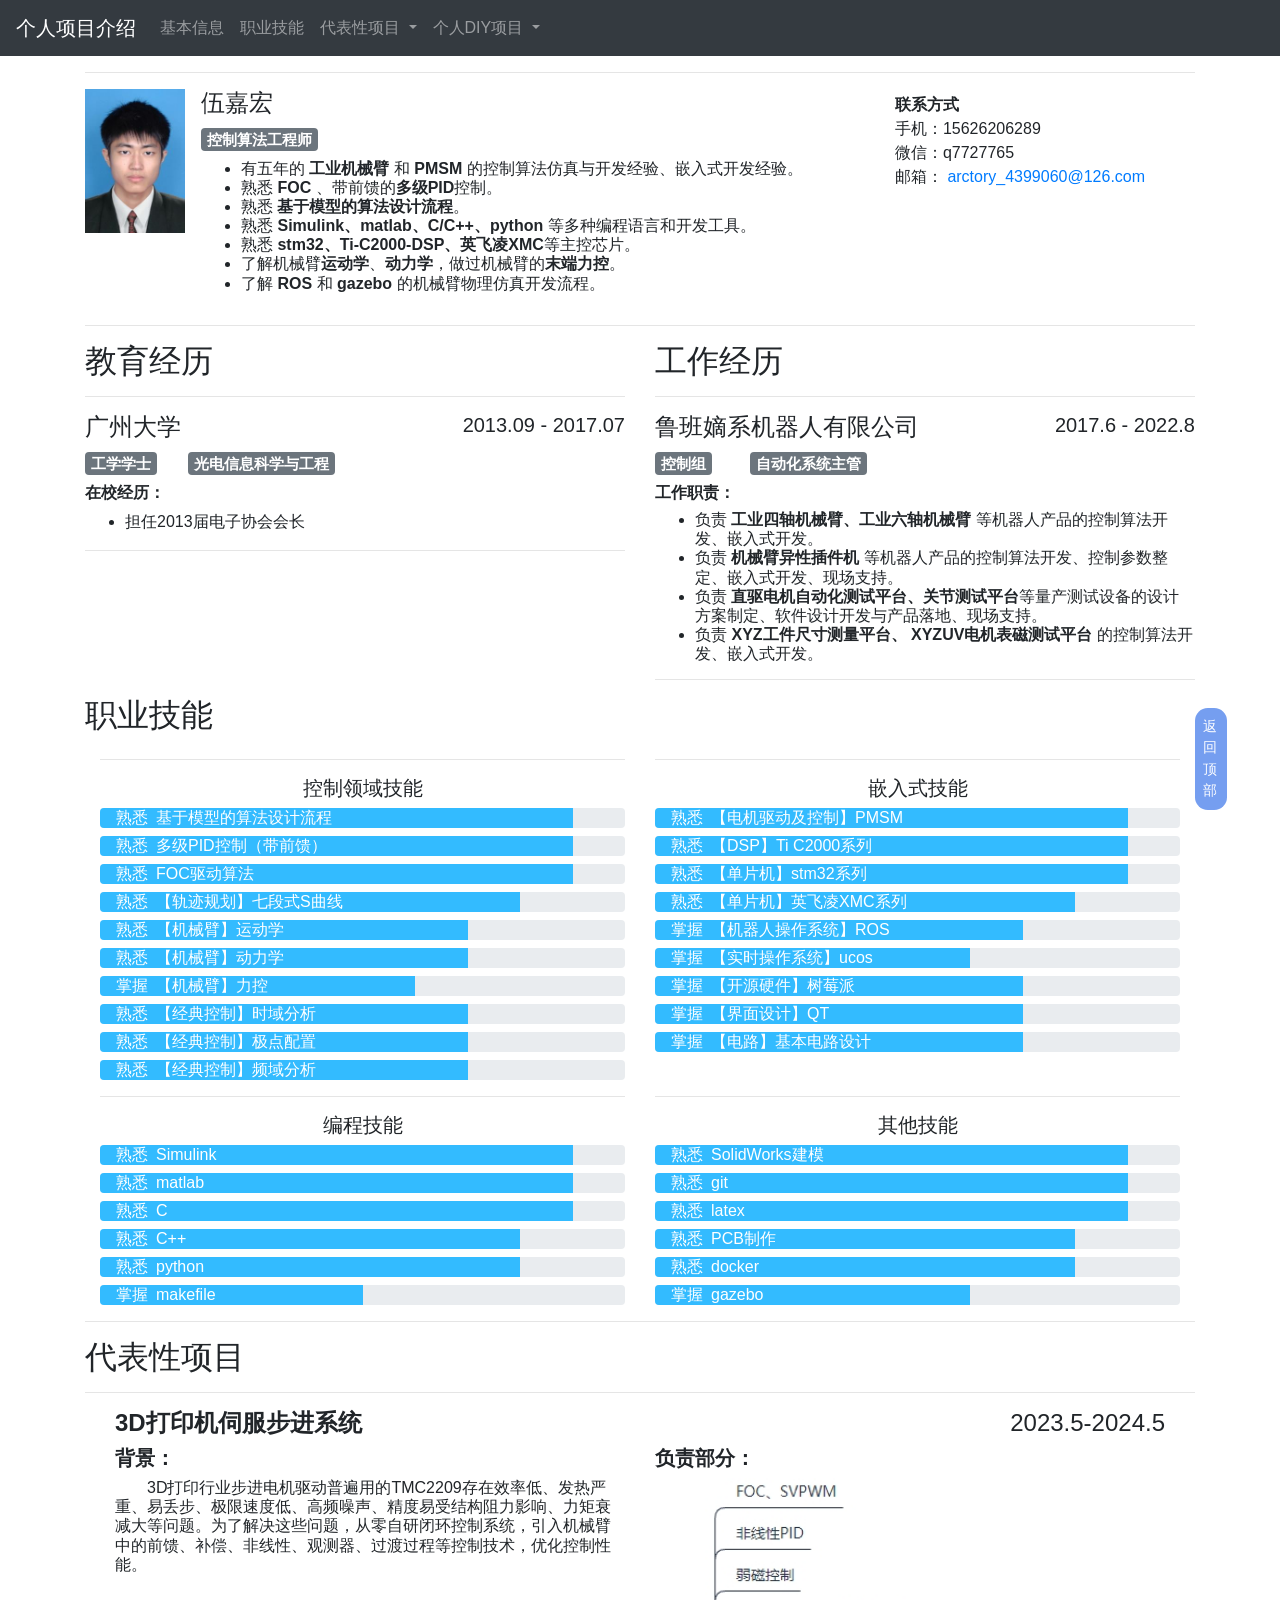
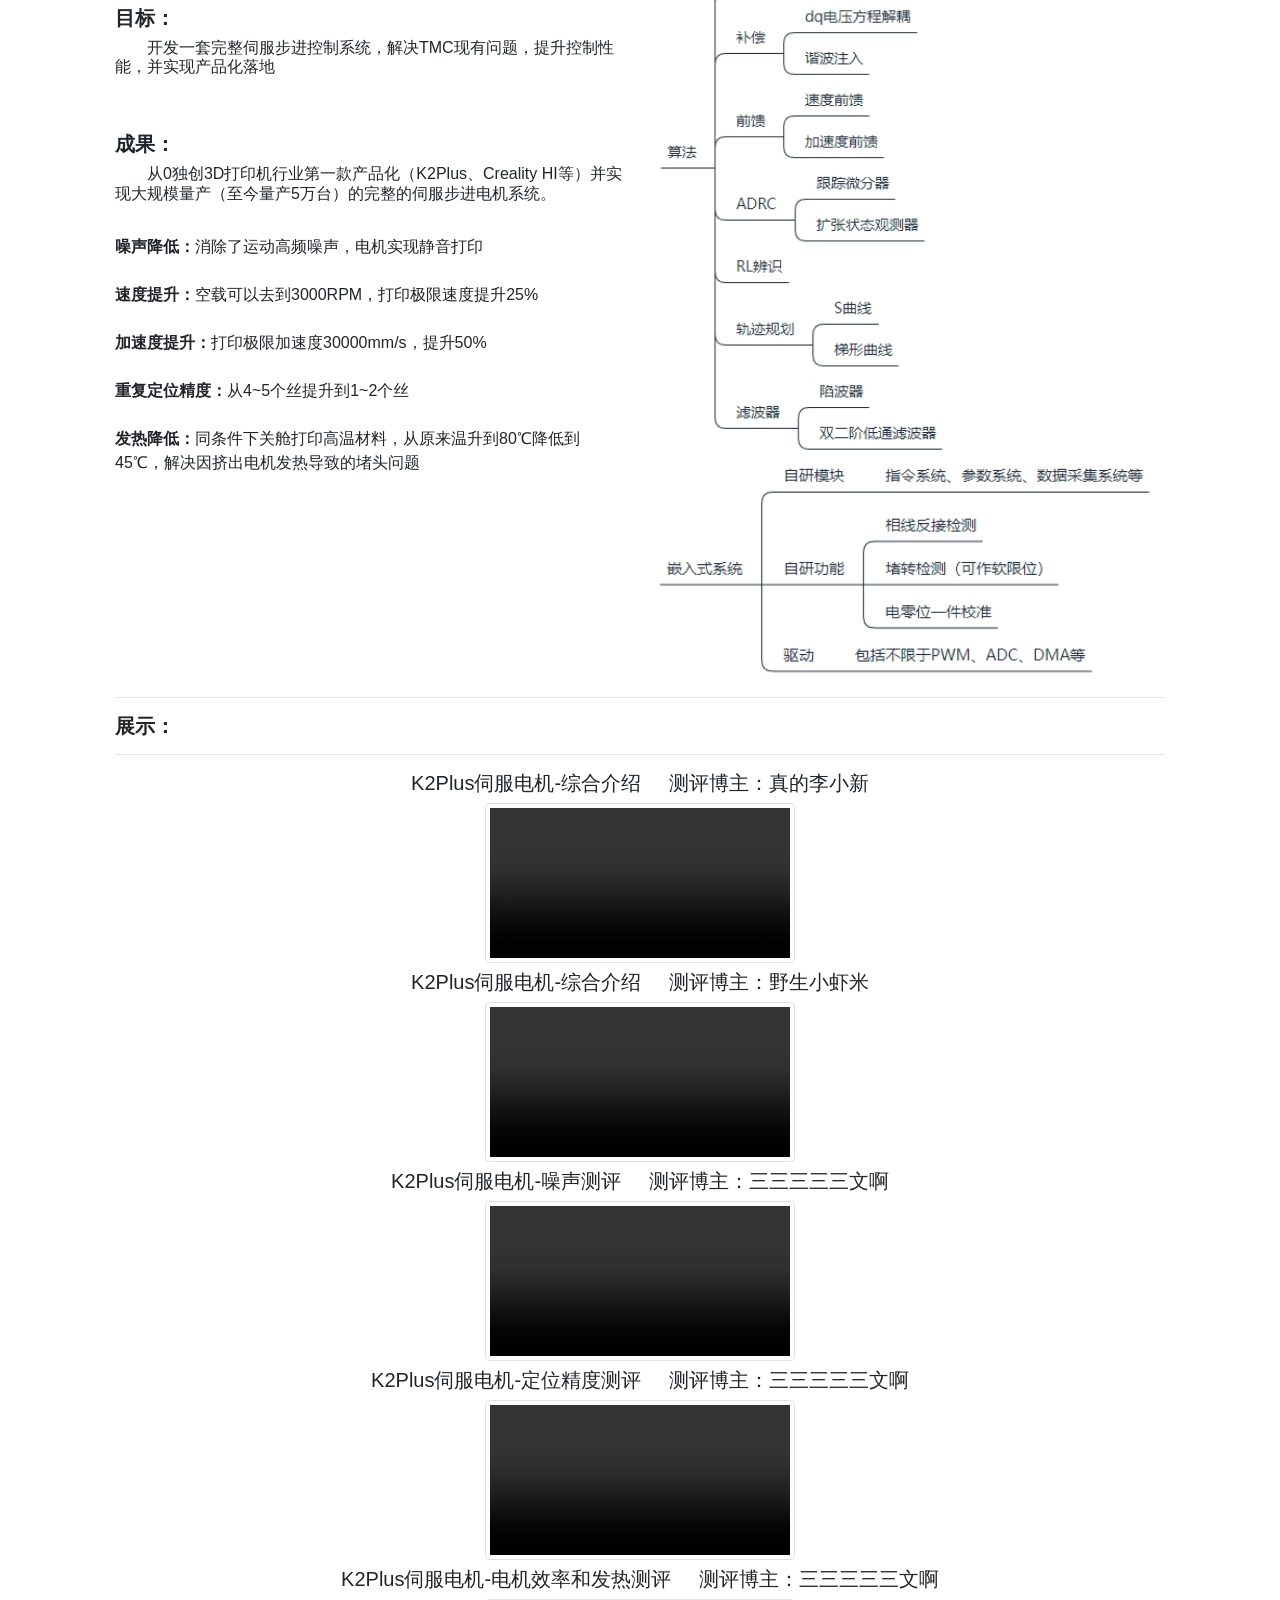
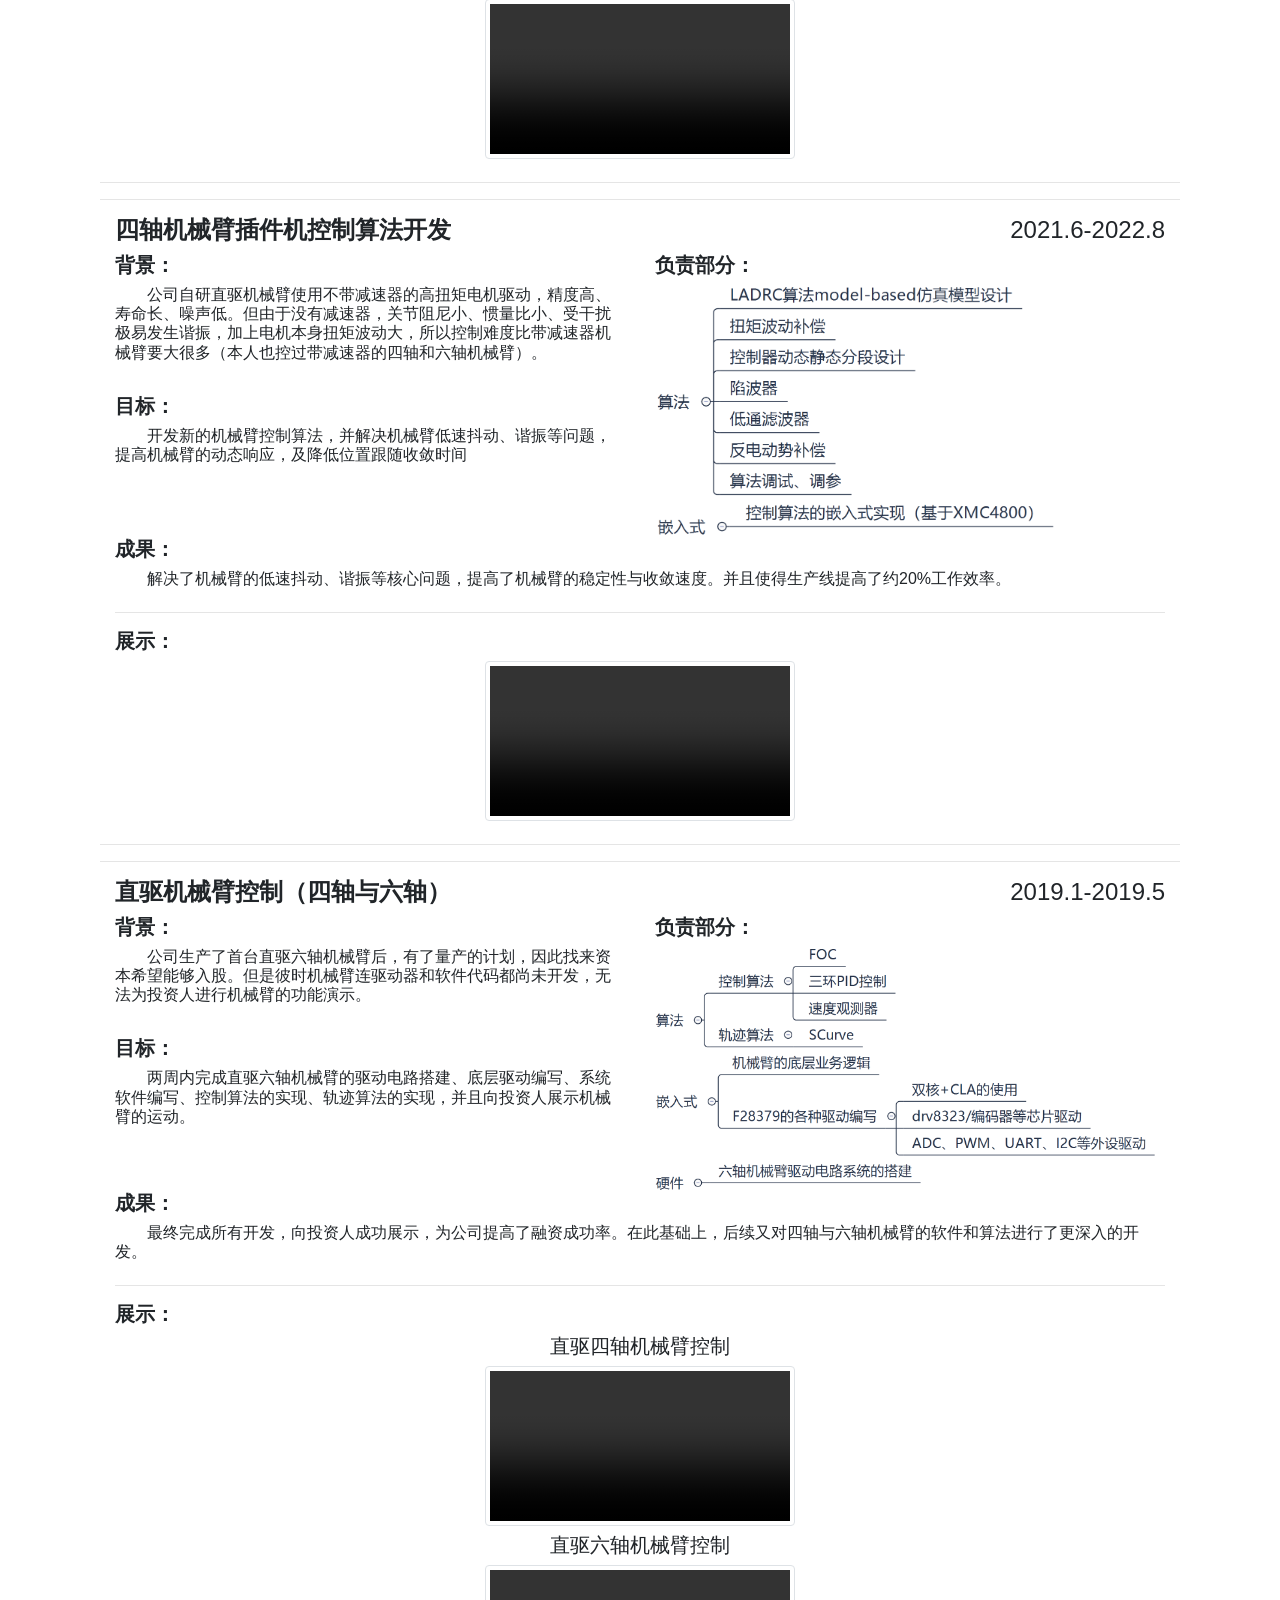
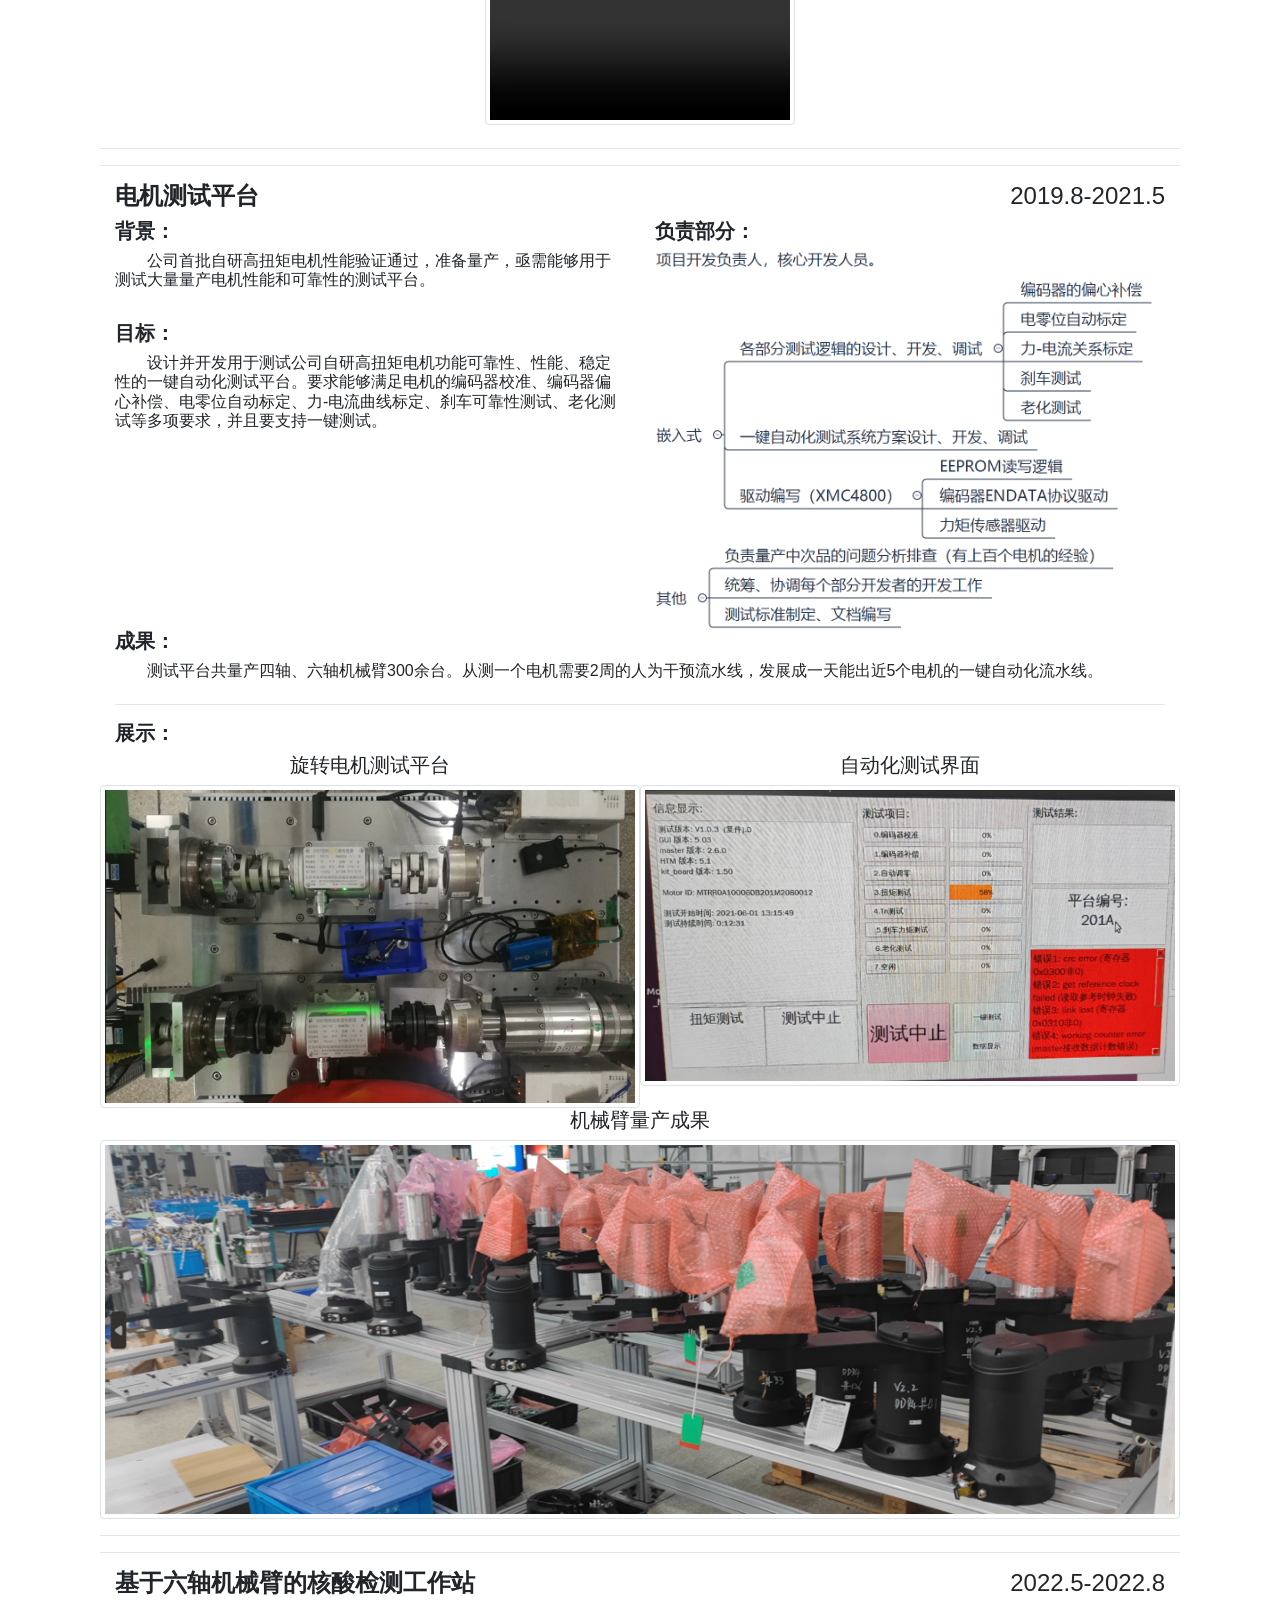
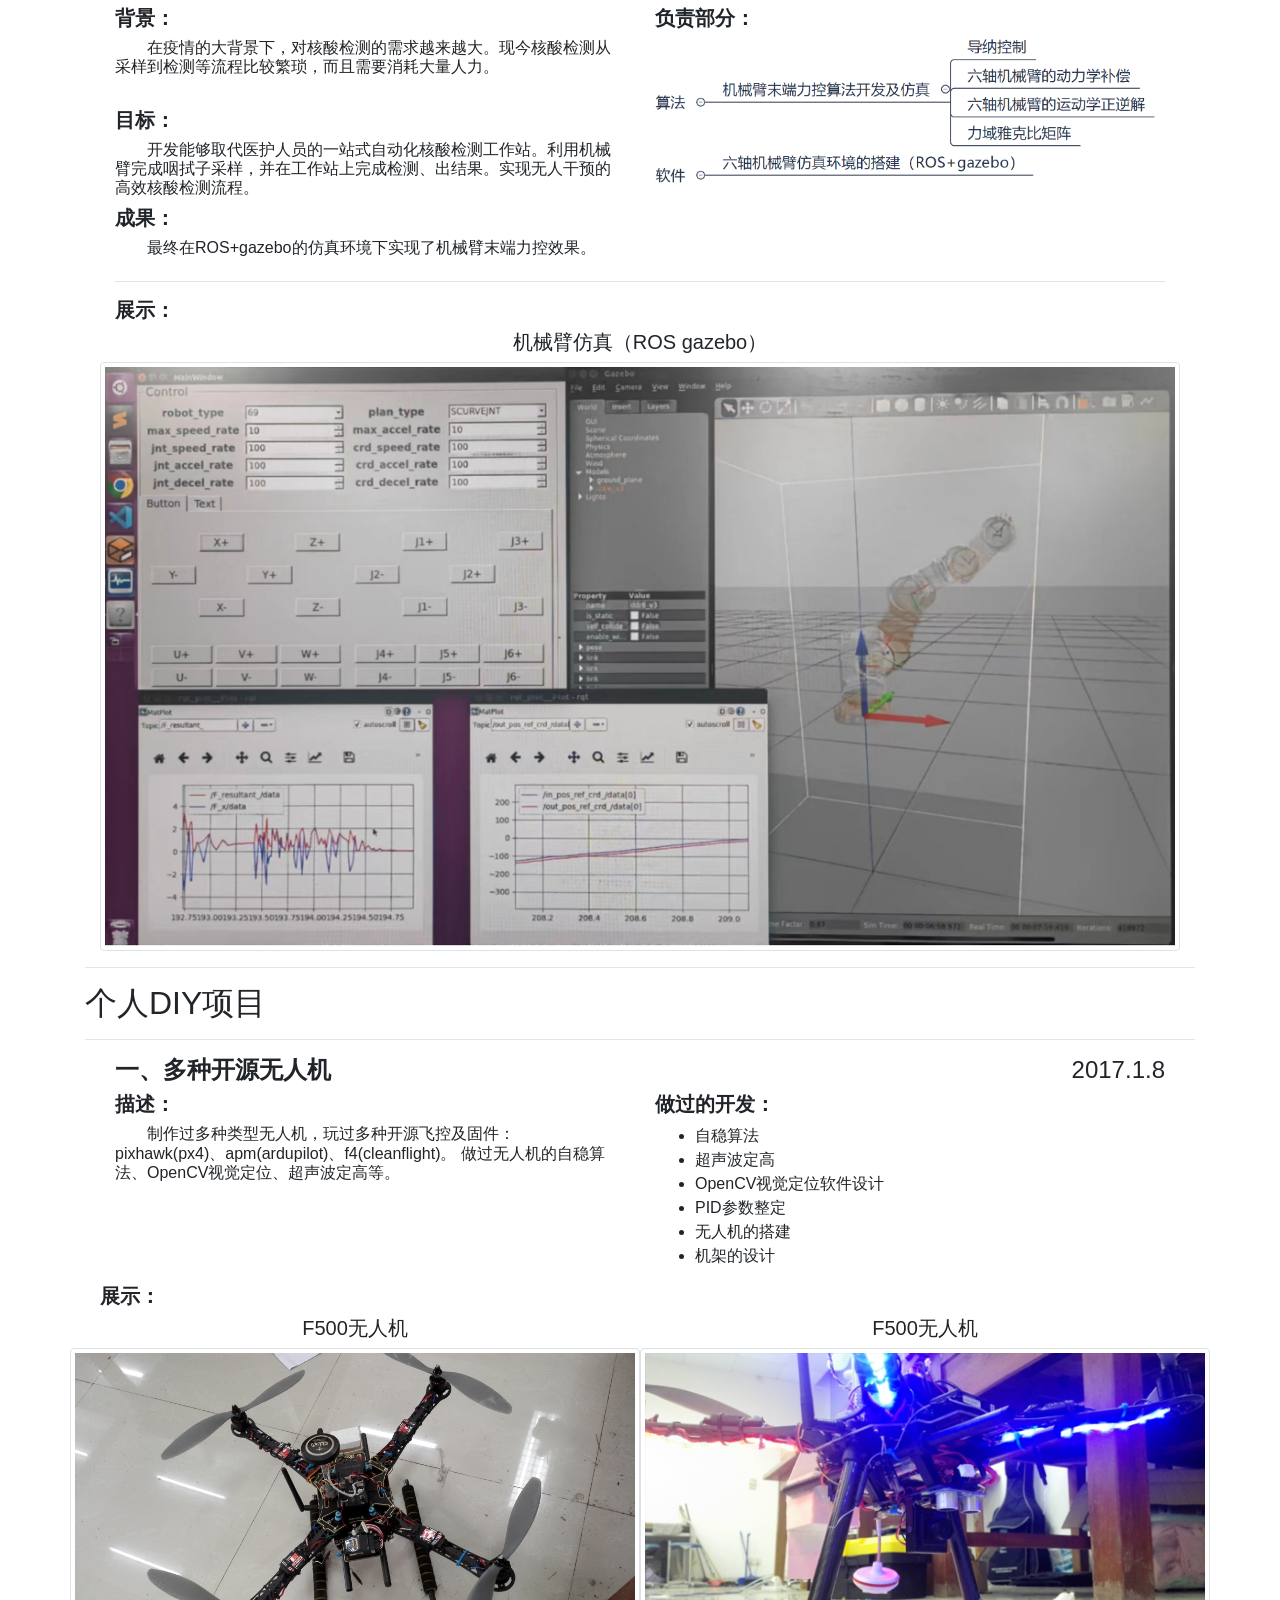
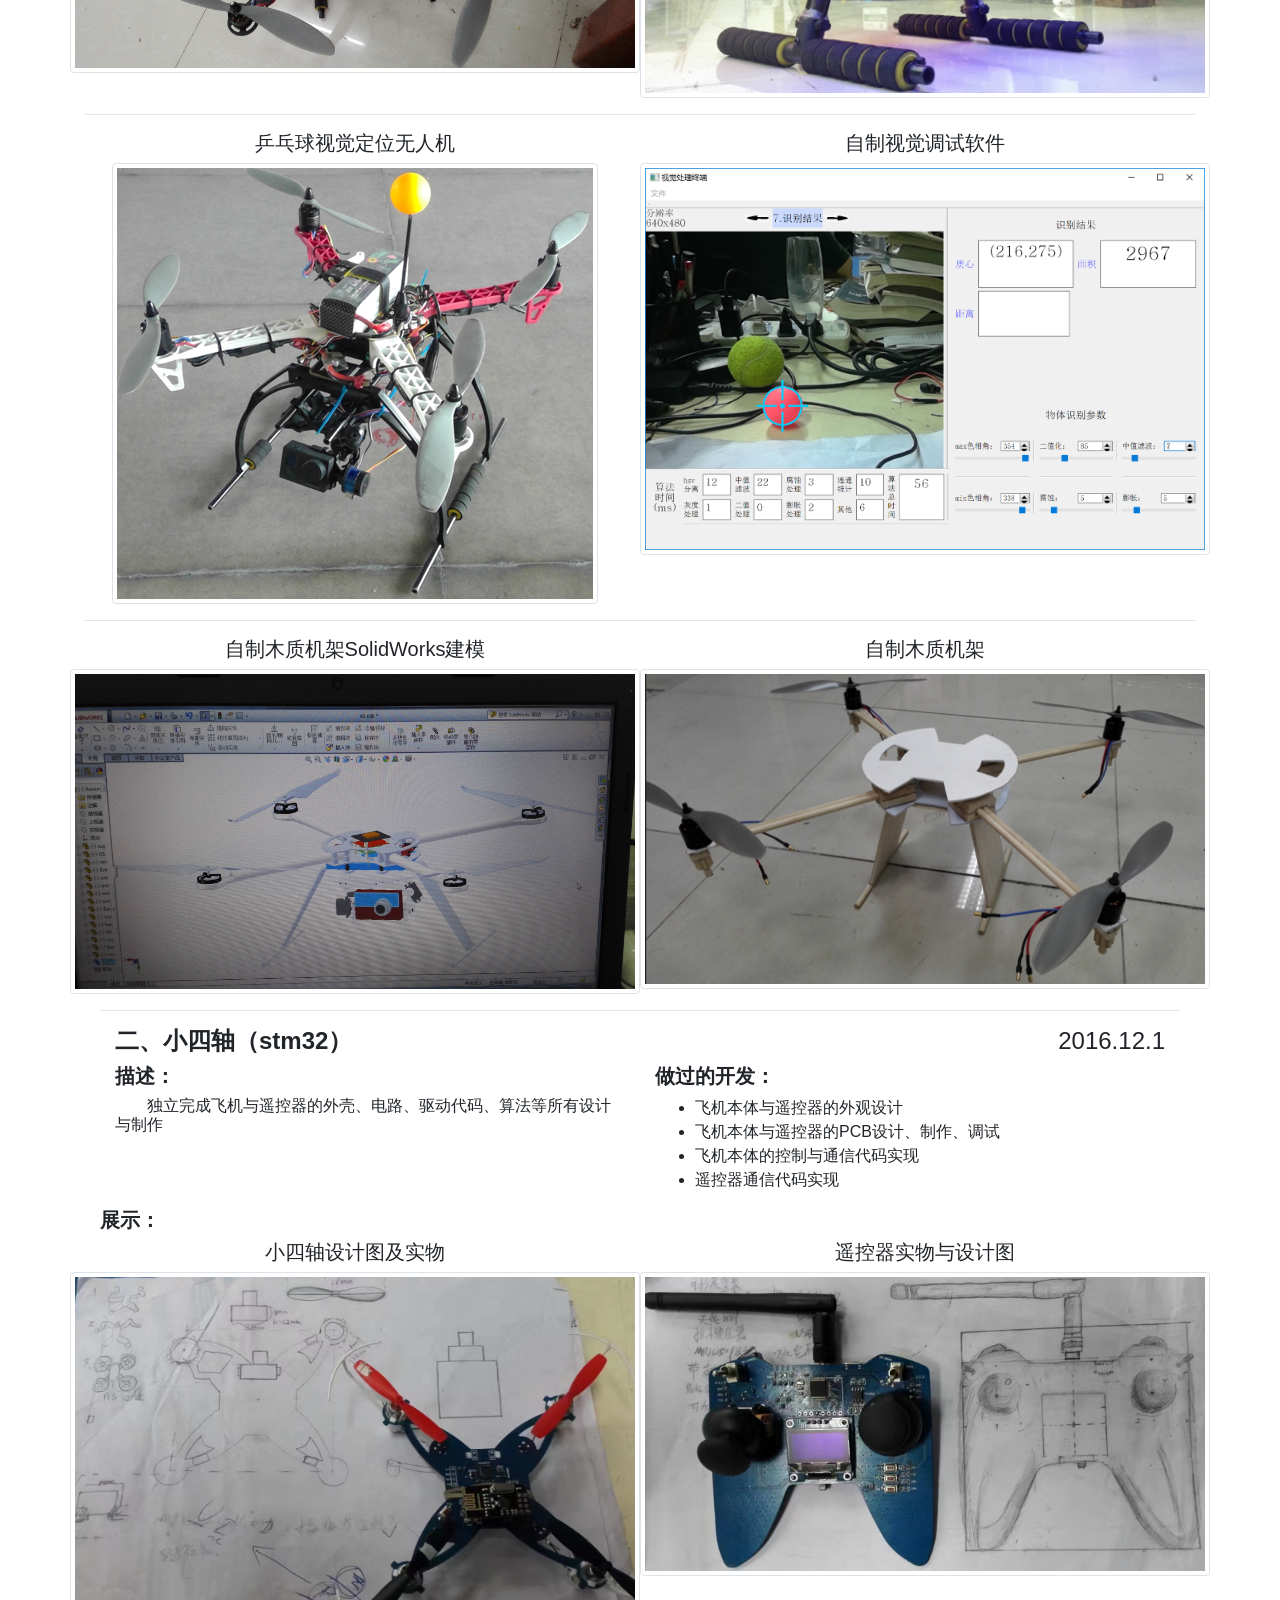
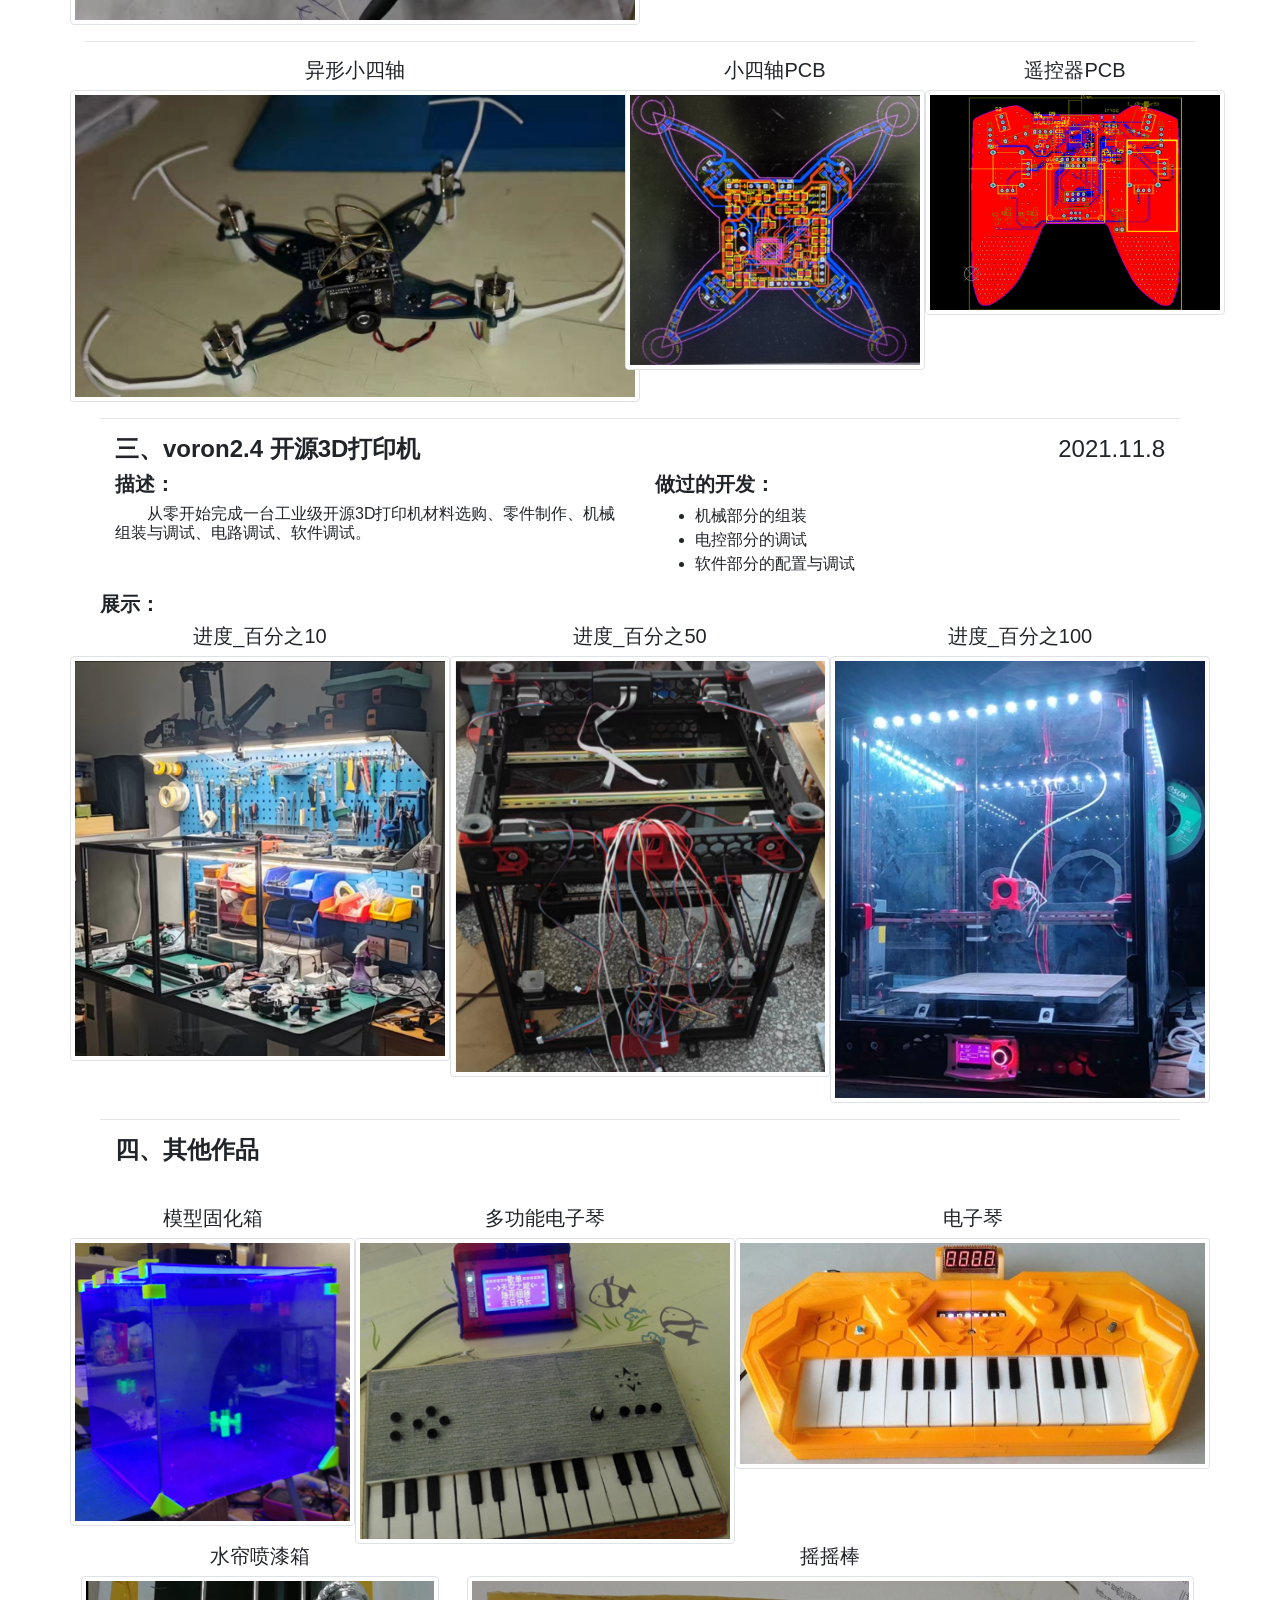
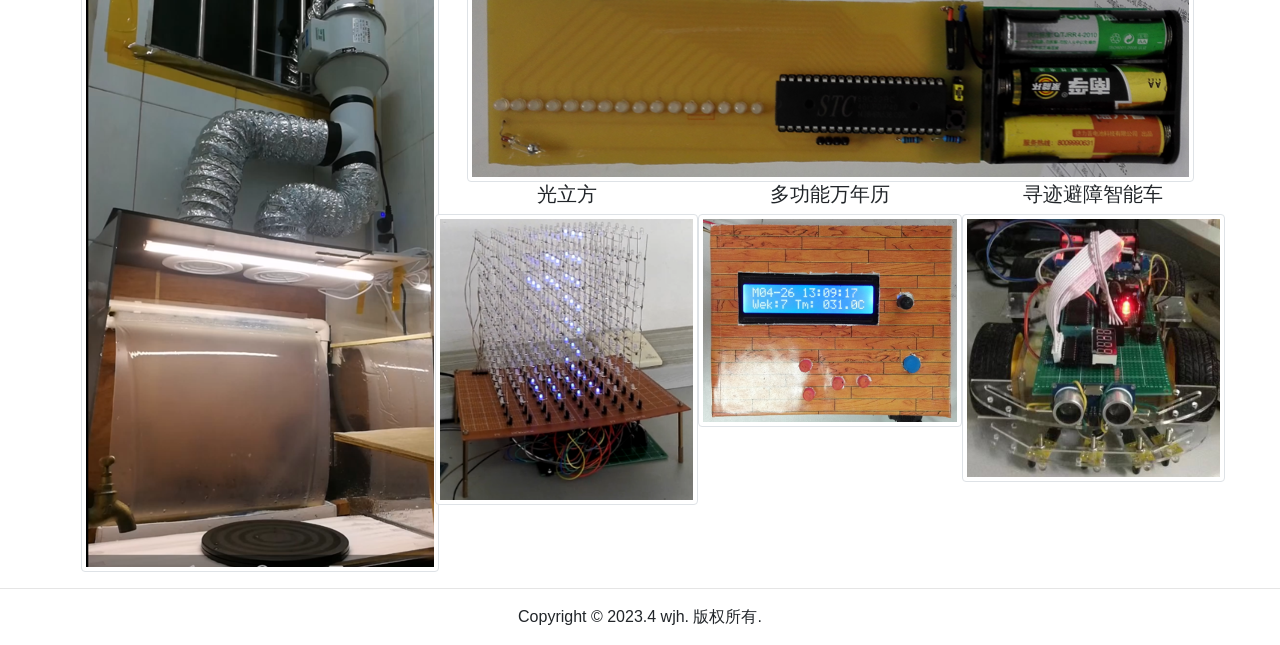
==== index.html @ 75e80da3 "加入K2Plus项目图片和视频" ====
<!DOCTYPE html>
<html lang="en">
<script>
var _hmt = _hmt || [];
(function() {
  var hm = document.createElement("script");
  hm.src = "https://hm.baidu.com/hm.js?57887780281795e4154ceec7822bd708";
  var s = document.getElementsByTagName("script")[0]; 
  s.parentNode.insertBefore(hm, s);
})();
</script>

<head>
<!--  加入版本号，用于防止浏览器的强制缓存  -->
<link rel="stylesheet" href="css/version_1_0.css">
<meta charset="utf-8">
<meta http-equiv="X-UA-Compatible" content="IE=edge">
<meta name="viewport" content="width=device-width, initial-scale=1">
<title id="0">个人项目介绍-wjh</title>
<!-- Bootstrap -->
<link href="css/bootstrap-4.3.1.css" rel="stylesheet">
<link rel="title icon" href="images/1.png" type="image/x-icon" />
<style>
.gotop {
    position: fixed;
    bottom: 10%;
    z-index: 100;
    width: 2rem;
    background: hsla(220,80%,70%,1.00);
    color: #fff;
    padding: .5rem;
    border-radius: .8rem;
    font-size: 0.9rem;
    text-decoration: none;
}
.gotop:hover, .gotop:active {
    background: rgba(167, 5, 65, 0.56) ！important;
    color: #fff;
    text-decoration: none
}
</style>
</head>

<body>
<div class="container">
  <div class="float-right"><a class="gotop d-none d-sm-block" href="javascript:scroll(0,0)">返回顶部</a> </div>
</div>
<nav class="navbar navbar-expand-md bg-dark navbar-dark"> 
  <!-- Brand --> 
  <a class="navbar-brand" href="#0">个人项目介绍</a> 
  
  <!-- Toggler/collapsibe Button -->
  <button class="navbar-toggler" type="button" data-toggle="collapse" data-target="#collapsibleNavbar"> <span class="navbar-toggler-icon"></span> </button>
  
  <!-- Navbar links -->
  <div class="collapse navbar-collapse" id="collapsibleNavbar">
    <ul class="navbar-nav">
      <li class="nav-item"> <a class="nav-link" href="#1">基本信息</a> </li>
      <li class="nav-item"> <a class="nav-link" href="#2">职业技能</a> </li>
      <li class="nav-item dropdown"> <a class="nav-link dropdown-toggle" href="#3" data-toggle="dropdown"> 代表性项目 </a>
        <div class="dropdown-menu"> <a class="dropdown-item" href="#3-1">一、四轴机械臂插件机控制算法开发</a> <a class="dropdown-item" href="#3-2">二、直驱机械臂控制（四轴与六轴）</a> <a class="dropdown-item" href="#3-3">三、电机测试平台</a> <a class="dropdown-item" href="#3-4">四、基于六轴机械臂的核酸检测工作站</a> </div>
      </li>
      <li class="nav-item dropdown"> <a class="nav-link dropdown-toggle" href="#4" data-toggle="dropdown"> 个人DIY项目 </a>
        <div class="dropdown-menu"> <a class="dropdown-item" href="#4-1">一、多种开源无人机</a> <a class="dropdown-item" href="#4-2">二、小四轴（stm32）</a> <a class="dropdown-item" href="#4-3">三、voron2.4 开源3D打印机</a> <a class="dropdown-item" href="#4-4">四、其他作品</a> </div>
      </li>
    </ul>
  </div>
</nav>
<div class="container"> 
  <!--
  <hr>
  <div class="row">
    <div class="col-md-6 col-sm-12">
      <h1>个人项目介绍</h1>
    </div>
    <div class="col-md-6 col-sm-12"> 
                <p class="text-right"><a href="">Download my Resume</a></p> 
    </div>
  </div>
-->
  <hr>
  <div class="row" id="1">
    <div class="col-md-8 col-sm-12">
      <div class="media"> <img src="images/一寸照片.png" alt="Generic placeholder image" width="100" class="mr-3">
        <div class="media-body">
          <h4 class="mt-0">伍嘉宏</h4>
          <h5><span class="badge badge-secondary">控制算法工程师</span></h5>
          <h6>
            <ul>
              <li>有五年的 <strong>工业机械臂</strong> 和 <strong>PMSM</strong> 的控制算法仿真与开发经验、嵌入式开发经验。</li>
              <li>熟悉 <strong>FOC</strong> 、带前馈的<strong>多级PID</strong>控制。</li>
              <li>熟悉 <strong>基于模型的算法设计流程</strong>。</li>
              <li>熟悉 <strong>Simulink、matlab、C/C++、python</strong> 等多种编程语言和开发工具。</li>
              <li>熟悉 <strong>stm32、Ti-C2000-DSP、英飞凌XMC</strong>等主控芯片。</li>
              <li>了解机械臂<strong>运动学</strong>、<strong>动力学</strong>，做过机械臂的<strong>末端力控</strong>。</li>
              <li>了解 <strong>ROS</strong> 和 <strong>gazebo</strong> 的机械臂物理仿真开发流程。</li>
            </ul>
          </h6>
        </div>
      </div>
    </div>
    <div class="col-md-4 col-sm-12">
      <div class="row justify-content-md-around m-1">
        <address>
        <strong>联系方式</strong><br>
        手机：15626206289<br>
        微信：q7727765<br>
        邮箱： <a href="mailto:arctory_4399060@126.com?">arctory_4399060@126.com</a>
        </address>
      </div>
    </div>
  </div>
  <hr>
  <div class="row">
    <div class="col-md-6 col-sm-12">
      <h2>教育经历</h2>
      <hr>
      <div class="row">
        <div class="col-7">
          <h4>广州大学</h4>
        </div>
        <div class="col-5">
          <h5 class="text-right"><span aria-hidden="true"></span> 2013.09 - 2017.07</h5>
        </div>
      </div>
      <div class="row">
        <div class="col-2">
          <h5><span class="badge badge-secondary">工学学士</span></h5>
        </div>
        &ensp;
        <div class="col-2">
          <h5><span class="badge badge-secondary">光电信息科学与工程</span></h5>
        </div>
      </div>
      <h6><strong>在校经历：</strong></h6>
      <ul>
        <li>担任2013届电子协会会长</li>
      </ul>
      <hr>
    </div>
    <div class="col-md-6 col-sm-12">
      <h2>工作经历</h2>
      <hr>
      <div class="row">
        <div class="col-7">
          <h4>鲁班嫡系机器人有限公司</h4>
        </div>
        <div class="col-5">
          <h5 class="text-right"><span aria-hidden="true"></span> 2017.6 - 2022.8</h5>
        </div>
      </div>
      <div class="row">
        <div class="col-2">
          <h5><span class="badge badge-secondary">控制组</span></h5>
        </div>
        <!--                  &ensp;-->
        
        <div class="col-2">
          <h5><span class="badge badge-secondary">自动化系统主管</span></h5>
        </div>
      </div>
      <h6><strong>工作职责：</strong></h6>
      <h6>
        <ul>
          <li>负责 <strong>工业四轴机械臂、工业六轴机械臂</strong> 等机器人产品的控制算法开发、嵌入式开发。</li>
          <li>负责 <strong>机械臂异性插件机</strong> 等机器人产品的控制算法开发、控制参数整定、嵌入式开发、现场支持。</li>
          <li>负责 <strong>直驱电机自动化测试平台、关节测试平台</strong>等量产测试设备的设计方案制定、软件设计开发与产品落地、现场支持。</li>
          <li>负责 <strong>XYZ工件尺寸测量平台、 XYZUV电机表磁测试平台</strong> 的控制算法开发、嵌入式开发。</li>
        </ul>
      </h6>
      <!--
      <div class="row">
        <div class="col-6">
          <h6>
          主要工作：
          </h5>
        </div>
      </div>
      <div class="row">
        <ol>
          <li>asd</li>
          <li>asd</li>
          <li>asd</li>
        </ol>
      </div>
-->
      <hr>
      
      <!--
      <p>Lorem ipsum dolor sit amet, consectetur adipisicing elit. Sint, recusandae, corporis, tempore nam fugit
        deleniti sequi excepturi quod repellat laboriosam soluta laudantium amet dicta non ratione distinctio nihil
        dignissimos esse!</p>
      <ul>
        <li>Lorem ipsum dolor sit amet.</li>
        <li>Lorem ipsum dolor sit amet, consectetur.</li>
        <li>Lorem ipsum dolor sit amet, consectetur adipisicing.</li>
      </ul>
--> 
    </div>
  </div>
  <!--  <hr>-->
  <h2 id="2">职业技能</h2>
  <div class="container">
    <div class="row">
      <div class="col-md-6 col-sm-12">
        <hr>
        <h5 class="text-center">控制领域技能</h5>
        <div class="progress mt-4">
          <div class="progress-bar bg-success" role="progressbar" aria-valuenow="30" aria-valuemin="0" aria-valuemax="100"
          style="width: 90%"> &emsp;熟悉&ensp;基于模型的算法设计流程</div>
        </div>
        <div class="progress mt-4">
          <div class="progress-bar bg-success" role="progressbar" aria-valuenow="80" aria-valuemin="0" aria-valuemax="100"
          style="width: 90%"> &emsp;熟悉&ensp;多级PID控制（带前馈）</div>
        </div>
        <div class="progress mt-4">
          <div class="progress-bar bg-success" role="progressbar" aria-valuenow="80" aria-valuemin="0" aria-valuemax="100"
          style="width: 90%"> &emsp;熟悉&ensp;FOC驱动算法</div>
        </div>
        <div class="progress mt-4">
          <div class="progress-bar bg-success" role="progressbar" aria-valuenow="80" aria-valuemin="0" aria-valuemax="100"
          style="width: 80%"> &emsp;熟悉&ensp;【轨迹规划】七段式S曲线</div>
        </div>
        <div class="progress mt-4">
          <div class="progress-bar bg-success" role="progressbar" aria-valuenow="80" aria-valuemin="0" aria-valuemax="100"
          style="width: 70%"> &emsp;熟悉&ensp;【机械臂】运动学</div>
        </div>
        <div class="progress mt-4">
          <div class="progress-bar bg-success" role="progressbar" aria-valuenow="80" aria-valuemin="0" aria-valuemax="100"
          style="width: 70%"> &emsp;熟悉&ensp;【机械臂】动力学</div>
        </div>
        <div class="progress mt-4">
          <div class="progress-bar bg-success" role="progressbar" aria-valuenow="80" aria-valuemin="0" aria-valuemax="100"
          style="width: 60%"> &emsp;掌握&ensp;【机械臂】力控</div>
        </div>
        <div class="progress mt-4">
          <div class="progress-bar bg-success" role="progressbar" aria-valuenow="80" aria-valuemin="0" aria-valuemax="100"
          style="width: 70%"> &emsp;熟悉&ensp;【经典控制】时域分析</div>
        </div>
        <div class="progress mt-4">
          <div class="progress-bar bg-success" role="progressbar" aria-valuenow="80" aria-valuemin="0" aria-valuemax="100"
          style="width: 70%"> &emsp;熟悉&ensp;【经典控制】极点配置</div>
        </div>
        <div class="progress mt-4">
          <div class="progress-bar bg-success" role="progressbar" aria-valuenow="80" aria-valuemin="0" aria-valuemax="100"
          style="width: 70%"> &emsp;熟悉&ensp;【经典控制】频域分析</div>
        </div>
      </div>
      <div class="col-md-6 col-sm-12">
        <hr>
        <h5 class="text-center">嵌入式技能</h5>
        <div class="progress mt-4">
          <div class="progress-bar bg-success" role="progressbar" aria-valuenow="85" aria-valuemin="0" aria-valuemax="100"
          style="width: 90%"> &emsp;熟悉&ensp;【电机驱动及控制】PMSM</div>
        </div>
        <div class="progress mt-4">
          <div class="progress-bar bg-success" role="progressbar" aria-valuenow="80" aria-valuemin="0" aria-valuemax="100"
          style="width: 90%"> &emsp;熟悉&ensp;【DSP】Ti C2000系列</div>
        </div>
        <div class="progress mt-4">
          <div class="progress-bar bg-success" role="progressbar" aria-valuenow="80" aria-valuemin="0" aria-valuemax="100"
          style="width: 90%"> &emsp;熟悉&ensp;【单片机】stm32系列</div>
        </div>
        <div class="progress mt-4">
          <div class="progress-bar bg-success" role="progressbar" aria-valuenow="80" aria-valuemin="0" aria-valuemax="100"
          style="width: 80%"> &emsp;熟悉&ensp;【单片机】英飞凌XMC系列</div>
        </div>
        <div class="progress mt-4">
          <div class="progress-bar bg-success" role="progressbar" aria-valuenow="80" aria-valuemin="0" aria-valuemax="100"
          style="width: 70%"> &emsp;掌握&ensp;【机器人操作系统】ROS</div>
        </div>
        <div class="progress mt-4">
          <div class="progress-bar bg-success" role="progressbar" aria-valuenow="80" aria-valuemin="0" aria-valuemax="100"
          style="width: 60%"> &emsp;掌握&ensp;【实时操作系统】ucos</div>
        </div>
        <div class="progress mt-4">
          <div class="progress-bar bg-success" role="progressbar" aria-valuenow="80" aria-valuemin="0" aria-valuemax="100"
          style="width: 70%"> &emsp;掌握&ensp;【开源硬件】树莓派</div>
        </div>
        <div class="progress mt-4">
          <div class="progress-bar bg-success" role="progressbar" aria-valuenow="80" aria-valuemin="0" aria-valuemax="100"
          style="width: 70%"> &emsp;掌握&ensp;【界面设计】QT</div>
        </div>
        <div class="progress mt-4">
          <div class="progress-bar bg-success" role="progressbar" aria-valuenow="80" aria-valuemin="0" aria-valuemax="100"
          style="width: 70%"> &emsp;掌握&ensp;【电路】基本电路设计</div>
        </div>
      </div>
    </div>
    <div class="row">
      <div class="col-md-6 col-sm-12">
        <hr>
        <h5 class="text-center">编程技能</h5>
        <div class="progress mt-4">
          <div class="progress-bar bg-success" role="progressbar" aria-valuenow="85" aria-valuemin="0" aria-valuemax="100"
          style="width: 90%"> &emsp;熟悉&ensp;Simulink</div>
        </div>
        <div class="progress mt-4">
          <div class="progress-bar bg-success" role="progressbar" aria-valuenow="80" aria-valuemin="0" aria-valuemax="100"
          style="width: 90%"> &emsp;熟悉&ensp;matlab</div>
        </div>
        <div class="progress mt-4">
          <div class="progress-bar bg-success" role="progressbar" aria-valuenow="80" aria-valuemin="0" aria-valuemax="100"
          style="width: 90%"> &emsp;熟悉&ensp;C</div>
        </div>
        <div class="progress mt-4">
          <div class="progress-bar bg-success" role="progressbar" aria-valuenow="80" aria-valuemin="0" aria-valuemax="100"
          style="width: 80%"> &emsp;熟悉&ensp;C++</div>
        </div>
        <div class="progress mt-4">
          <div class="progress-bar bg-success" role="progressbar" aria-valuenow="80" aria-valuemin="0" aria-valuemax="100"
          style="width: 80%"> &emsp;熟悉&ensp;python</div>
        </div>
        <div class="progress mt-4">
          <div class="progress-bar bg-success" role="progressbar" aria-valuenow="80" aria-valuemin="0" aria-valuemax="100"
          style="width: 50%"> &emsp;掌握&ensp;makefile</div>
        </div>
      </div>
      <div class="col-md-6 col-sm-12">
        <hr>
        <h5 class="text-center">其他技能</h5>
        <div class="progress mt-4">
          <div class="progress-bar bg-success" role="progressbar" aria-valuenow="85" aria-valuemin="0" aria-valuemax="100"
          style="width: 90%"> &emsp;熟悉&ensp;SolidWorks建模</div>
        </div>
        <div class="progress mt-4">
          <div class="progress-bar bg-success" role="progressbar" aria-valuenow="80" aria-valuemin="0" aria-valuemax="100"
          style="width: 90%"> &emsp;熟悉&ensp;git</div>
        </div>
        <div class="progress mt-4">
          <div class="progress-bar bg-success" role="progressbar" aria-valuenow="80" aria-valuemin="0" aria-valuemax="100"
          style="width: 90%"> &emsp;熟悉&ensp;latex</div>
        </div>
        <div class="progress mt-4">
          <div class="progress-bar bg-success" role="progressbar" aria-valuenow="80" aria-valuemin="0" aria-valuemax="100"
          style="width: 80%"> &emsp;熟悉&ensp;PCB制作</div>
        </div>
        <div class="progress mt-4">
          <div class="progress-bar bg-success" role="progressbar" aria-valuenow="80" aria-valuemin="0" aria-valuemax="100"
          style="width: 80%"> &emsp;熟悉&ensp;docker</div>
        </div>
        <div class="progress mt-4">
          <div class="progress-bar bg-success" role="progressbar" aria-valuenow="80" aria-valuemin="0" aria-valuemax="100"
          style="width: 60%"> &emsp;掌握&ensp;gazebo</div>
        </div>
      </div>
    </div>
  </div>
  <hr>
  <h2 id="3">代表性项目</h2>
  <hr>
  <div class="container">
    <div class="container">
      <div class="row">
        <div class="col-md-6 col-sm-12">
          <h4 id="3-1"><strong>3D打印机伺服步进系统</strong></h4>
        </div>
        <div class="col-md-6 col-sm-12">
          <h4 class="text-right">2023.5-2024.5</h4>
        </div>
      </div>
      <div class="row">
        <div class="col-md-6 col-sm-12">
          <h5><strong>背景：</strong></h5>
          <h6>&emsp;&emsp;3D打印行业步进电机驱动普遍用的TMC2209存在效率低、发热严重、易丢步、极限速度低、高频噪声、精度易受结构阻力影响、力矩衰减大等问题。为了解决这些问题，从零自研闭环控制系统，引入机械臂中的前馈、补偿、非线性、观测器、过渡过程等控制技术，优化控制性能。 </h6>
          <br>
          <h5><strong>目标：</strong></h5>
          <h6>&emsp;&emsp;开发一套完整伺服步进控制系统，解决TMC现有问题，提升控制性能，并实现产品化落地 </h6>
          
          <br>
          <br>
          <h5><strong>成果：</strong></h5>
          <h6>&emsp;&emsp;从0独创3D打印机行业第一款产品化（K2Plus、Creality HI等）并实现大规模量产（至今量产5万台）的完整的伺服步进电机系统。</h6>
          <br>
          <strong>噪声降低：</strong>消除了运动高频噪声，电机实现静音打印<br><br>
          <strong>速度提升：</strong>空载可以去到3000RPM，打印极限速度提升25%<br><br>
          <strong>加速度提升：</strong>打印极限加速度30000mm/s，提升50%<br><br>
          <strong>重复定位精度：</strong>从4~5个丝提升到1~2个丝<br><br>
          <strong>发热降低：</strong>同条件下关舱打印高温材料，从原来温升到80℃降低到45℃，解决因挤出电机发热导致的堵头问题<br><br>
        </div>
        <div class="col-md-6 col-sm-12">
          <h5><strong>负责部分：</strong></h5>
          <img src="images/3D打印机伺服步进模块-负责部分-算法.png" alt="" width="300"/>
          <img src="images/3D打印机伺服步进模块-负责部分-嵌入式.png" alt="" width="500"/>
        </div>
        <div> </div>
      </div>
      
      <hr>
      <div class="row">
        <div class="col-12">
          <h5><strong>展示：</strong></h5>
          <hr>
          <div class="row text-center">
            <div class="col-sm-12 col-12 p-0">
                <h5 class=text-center>K2Plus伺服电机-综合介绍&nbsp;&nbsp;&nbsp;&nbsp;&nbsp;测评博主：真的李小新</h5>
              <video class="img-thumbnail" preload="auto" controls="controls" >
                <source src="video/K2Plus伺服电机-综合介绍1.mp4" type="video/mp4">
              </video>
            </div>
            <div class="col-sm-12 col-12 p-0">
              <h5 class=text-center>K2Plus伺服电机-综合介绍&nbsp;&nbsp;&nbsp;&nbsp;&nbsp;测评博主：野生小虾米</h5>
              <video class="img-thumbnail" preload="auto" controls="controls" >
                <source src="video/K2Plus伺服电机-综合介绍2.mp4" type="video/mp4">
              </video>
            </div>
            <div class="col-sm-12 col-12 p-0">
              <h5 class=text-center>K2Plus伺服电机-噪声测评&nbsp;&nbsp;&nbsp;&nbsp;&nbsp;测评博主：三三三三三文啊</h5>
              <video class="img-thumbnail" preload="auto" controls="controls" >
                <source src="video/K2Plus伺服电机-噪声测评1.mp4" type="video/mp4">
              </video>
            </div>
            <div class="col-sm-12 col-12 p-0">
              <h5 class=text-center>K2Plus伺服电机-定位精度测评&nbsp;&nbsp;&nbsp;&nbsp;&nbsp;测评博主：三三三三三文啊</h5>
              <video class="img-thumbnail" preload="auto" controls="controls" >
                <source src="video/K2Plus伺服电机-定位精度测评.mp4" type="video/mp4">
              </video>
            </div>
            <div class="col-sm-12 col-12 p-0">
              <h5 class=text-center>K2Plus伺服电机-电机效率和发热测评&nbsp;&nbsp;&nbsp;&nbsp;&nbsp;测评博主：三三三三三文啊</h5>
              <video class="img-thumbnail" preload="auto" controls="controls" >
                <source src="video/K2Plus伺服电机-电机效率和发热测评.mp4" type="video/mp4">
              </video>
            </div>
          </div>
        </div>
      </div>
    </div>
    <hr>
    <hr>
    <div class="container">
      <div class="row">
        <div class="col-md-6 col-sm-12">
          <h4 id="3-1"><strong>四轴机械臂插件机控制算法开发</strong></h4>
        </div>
        <div class="col-md-6 col-sm-12">
          <h4 class="text-right">2021.6-2022.8</h4>
        </div>
      </div>
      <div class="row">
        <div class="col-md-6 col-sm-12">
          <h5><strong>背景：</strong></h5>
          <h6>&emsp;&emsp;公司自研直驱机械臂使用不带减速器的高扭矩电机驱动，精度高、寿命长、噪声低。但由于没有减速器，关节阻尼小、惯量比小、受干扰极易发生谐振，加上电机本身扭矩波动大，所以控制难度比带减速器机械臂要大很多（本人也控过带减速器的四轴和六轴机械臂）。 </h6>
          <br>
          <h5><strong>目标：</strong></h5>
          <h6>&emsp;&emsp;开发新的机械臂控制算法，并解决机械臂低速抖动、谐振等问题，提高机械臂的动态响应，及降低位置跟随收敛时间</h6>
        </div>
        <div class="col-md-6 col-sm-12">
          <h5><strong>负责部分：</strong></h5>
          <img src="images/四轴机械臂插件机控制算法开发_负责部分.png" alt="" width="400"/></div>
        <div> </div>
      </div>
      <div class="row">
        <div class="col-12">
          <h5><strong>成果：</strong></h5>
          <h6>&emsp;&emsp;解决了机械臂的低速抖动、谐振等核心问题，提高了机械臂的稳定性与收敛速度。并且使得生产线提高了约20%工作效率。</h6>
        </div>
      </div>
      <hr>
      <div class="row">
        <div class="col-12">
          <h5><strong>展示：</strong></h5>
          <div class="row text-center">
            <div class="col-sm-12 col-12 p-0">
              <video class="img-thumbnail" preload="auto" controls="controls" >
                <source src="video/四轴机械臂插件机控制.avi" type="video/mp4">
              </video>
            </div>
          </div>
        </div>
      </div>
    </div>
    <hr>
    <hr>
    <div class="container">
      <div class="row">
        <div class="col-md-6 col-sm-12">
          <h4 id="3-2"><strong>直驱机械臂控制（四轴与六轴）</strong></h4>
        </div>
        <div class="col-md-6 col-sm-12">
          <h4 class="text-right">2019.1-2019.5</h4>
        </div>
      </div>
      <div class="row">
        <div class="col-md-6 col-sm-12">
          <h5><strong>背景：</strong></h5>
          <h6>&emsp;&emsp;公司生产了首台直驱六轴机械臂后，有了量产的计划，因此找来资本希望能够入股。但是彼时机械臂连驱动器和软件代码都尚未开发，无法为投资人进行机械臂的功能演示。 </h6>
          <br>
          <h5><strong>目标：</strong></h5>
          <h6>&emsp;&emsp;两周内完成直驱六轴机械臂的驱动电路搭建、底层驱动编写、系统软件编写、控制算法的实现、轨迹算法的实现，并且向投资人展示机械臂的运动。 </h6>
        </div>
        <div class="col-md-6 col-sm-12">
          <h5><strong>负责部分：</strong></h5>
          <img src="images/直驱六轴机械臂控制_负责部分.png" alt="" width="500"/></div>
        <div> </div>
      </div>
      <div class="row">
        <div class="col-12">
          <h5><strong>成果：</strong></h5>
          <h6>&emsp;&emsp;最终完成所有开发，向投资人成功展示，为公司提高了融资成功率。在此基础上，后续又对四轴与六轴机械臂的软件和算法进行了更深入的开发。</h6>
        </div>
      </div>
      <hr>
      <div class="row">
        <div class="col-12">
          <h5><strong>展示：</strong></h5>
          <div class="row text-center">
            <div class="col-sm-12 col-12 p-0">
              <h5 class=text-center>直驱四轴机械臂控制</h5>
              <video class="img-thumbnail" preload="auto" controls="controls" >
                <source src="video/直驱四轴机械臂控制.avi" type="video/mp4">
              </video>
            </div>
            <hr>
            <div class="col-sm-12 col-12 p-0">
              <h5 class=text-center>直驱六轴机械臂控制</h5>
              <video class="img-thumbnail" preload="auto" controls="controls" >
                <source src="video/直驱六轴机械臂控制.avi" type="video/mp4">
              </video>
            </div>
          </div>
        </div>
      </div>
    </div>
    <hr>
    <hr>
    <div class="container">
      <div class="row">
        <div class="col-md-6 col-sm-12">
          <h4 id="3-3"><strong>电机测试平台</strong></h4>
        </div>
        <div class="col-md-6 col-sm-12">
          <h4 class="text-right">2019.8-2021.5</h4>
        </div>
      </div>
      <div class="row">
        <div class="col-md-6 col-sm-12">
          <h5><strong>背景：</strong></h5>
          <h6>&emsp;&emsp;公司首批自研高扭矩电机性能验证通过，准备量产，亟需能够用于测试大量量产电机性能和可靠性的测试平台。 </h6>
          <br>
          <h5><strong>目标：</strong></h5>
          <h6>&emsp;&emsp;设计并开发用于测试公司自研高扭矩电机功能可靠性、性能、稳定性的一键自动化测试平台。要求能够满足电机的编码器校准、编码器偏心补偿、电零位自动标定、力-电流曲线标定、刹车可靠性测试、老化测试等多项要求，并且要支持一键测试。 </h6>
        </div>
        <div class="col-md-6 col-sm-12">
          <h5><strong>负责部分：</strong></h5>
          <img src="images/电机测试平台_负责部分.png" alt="" width="500"/></div>
        <div> </div>
      </div>
      <div class="row">
        <div class="col-12">
          <h5><strong>成果：</strong></h5>
          <h6>&emsp;&emsp;测试平台共量产四轴、六轴机械臂300余台。从测一个电机需要2周的人为干预流水线，发展成一天能出近5个电机的一键自动化流水线。</h6>
        </div>
      </div>
      <hr>
      <div class="row">
        <div class="col-12">
          <h5><strong>展示：</strong></h5>
          <div class="col-sm-12 col-12 p-0">
            <div class="row text-center">
              <div class="col-sm-6 col-12 p-0">
                <h5 class="text-center">旋转电机测试平台</h5>
                <img class="img-thumbnail" src="images/旋转电机测试平台.png" alt="" /> </div>
              <div class="col-sm-6 col-12 p-0">
                <h5 class="text-center">自动化测试界面</h5>
                <img class="img-thumbnail" src="images/自动化测试界面.png" alt="" /> </div>
            </div>
            <div class="row text-center">
              <div class="col-sm-12 col-12 p-0">
                <h5 class="text-center">机械臂量产成果</h5>
                <img class="img-thumbnail" src="images/机械臂量产成果.png" alt="" /> </div>
            </div>
          </div>
        </div>
      </div>
    </div>
    <hr>
    <hr>
    <div class="container">
      <div class="row">
        <div class="col-md-6 col-sm-12">
          <h4 id="3-4"><strong>基于六轴机械臂的核酸检测工作站</strong></h4>
        </div>
        <div class="col-md-6 col-sm-12">
          <h4 class="text-right">2022.5-2022.8</h4>
        </div>
      </div>
      <div class="row">
        <div class="col-md-6 col-sm-12">
          <h5><strong>背景：</strong></h5>
          <h6>&emsp;&emsp;在疫情的大背景下，对核酸检测的需求越来越大。现今核酸检测从采样到检测等流程比较繁琐，而且需要消耗大量人力。 </h6>
          <br>
          <h5><strong>目标：</strong></h5>
          <h6>&emsp;&emsp;开发能够取代医护人员的一站式自动化核酸检测工作站。利用机械臂完成咽拭子采样，并在工作站上完成检测、出结果。实现无人干预的高效核酸检测流程。 </h6>
        </div>
        <div class="col-md-6 col-sm-12">
          <h5><strong>负责部分：</strong></h5>
          <img src="images/基于六轴机械臂的核酸检测工作站_负责部分.png" alt="" width="500"/></div>
        <div> </div>
      </div>
      <div class="row">
        <div class="col-12">
          <h5><strong>成果：</strong></h5>
          <h6>&emsp;&emsp;最终在ROS+gazebo的仿真环境下实现了机械臂末端力控效果。</h6>
        </div>
      </div>
      <hr>
      <div class="row">
        <div class="col-12">
          <h5><strong>展示：</strong></h5>
          <div class="row text-center">
            <div class="col-sm-12 col-12 p-0">
              <h5 class="text-center">机械臂仿真（ROS gazebo）</h5>
              <img class="img-thumbnail" src="images/ROS_gazebo_力控仿真.png" alt="" /> </div>
          </div>
        </div>
      </div>
    </div>
  </div>
  <hr>
  <h2 id="4">个人DIY项目</h2>
  <hr>
  <div class="container">
    <div class="container">
      <div class="row">
        <div class="col-md-6 col-sm-12">
          <h4 id="4-1"><strong>一、多种开源无人机</strong></h4>
        </div>
        <div class="col-md-6 col-sm-12">
          <h4 class="text-right">2017.1.8</h4>
        </div>
      </div>
      <div class="row">
        <div class="col-md-6 col-sm-12">
          <h5><strong>描述：</strong></h5>
          <h6>&emsp;&emsp;制作过多种类型无人机，玩过多种开源飞控及固件：
            pixhawk(px4)、apm(ardupilot)、f4(cleanflight)。
            做过无人机的自稳算法、OpenCV视觉定位、超声波定高等。 </h6>
        </div>
        <div class="col-md-6 col-sm-12">
          <h5><strong>做过的开发：</strong></h5>
          <ul>
            <li>自稳算法</li>
            <li>超声波定高</li>
            <li>OpenCV视觉定位软件设计</li>
            <li>PID参数整定</li>
            <li>无人机的搭建</li>
            <li>机架的设计</li>
          </ul>
          <div> </div>
        </div>
        <hr>
        <div class="row">
          <div class="col-12">
            <h5><strong>展示：</strong></h5>
            <div class="row text-center">
              <div class="col-sm-12 col-12 p-0">
                <div class="row text-center">
                  <div class="col-sm-6 col-12 p-0">
                    <h5 class="text-center">F500无人机</h5>
                    <img class="img-thumbnail" src="images/F500无人机俯视图.jpg" alt="" /> </div>
                  <div class="col-sm-6 col-12 p-0">
                    <h5 class="text-center">F500无人机</h5>
                    <img class="img-thumbnail" src="images/F500无人机.png" alt="" /> </div>
                </div>
                <hr>
                <div class="row text-center">
                  <div class="col-sm-6 col-12 p-0">
                    <h5 class="text-center">乒乓球视觉定位无人机</h5>
                    <img class="img-thumbnail" src="images/乒乓球视觉定位无人机.png" alt="" /> </div>
                  <div class="col-sm-6 col-12 p-0">
                    <h5 class="text-center">自制视觉调试软件</h5>
                    <img class="img-thumbnail" src="images/自制视觉调试软件.png" alt="" /> </div>
                </div>
                <hr>
                <div class="row text-center">
                  <div class="col-sm-6 col-12 p-0">
                    <h5 class="text-center">自制木质机架SolidWorks建模</h5>
                    <img class="img-thumbnail" src="images/自制木质机架SolidWorks建模.jpg" alt="" /> </div>
                  <div class="col-sm-6 col-12 p-0">
                    <h5 class="text-center">自制木质机架</h5>
                    <img class="img-thumbnail" src="images/自制木质机架.png" alt="" /> </div>
                </div>
              </div>
            </div>
          </div>
        </div>
      </div>
    </div>
    <hr>
    <div class="container">
      <div class="row">
        <div class="col-md-6 col-sm-12">
          <h4 id="4-2"><strong>二、小四轴（stm32）</strong></h4>
        </div>
        <div class="col-md-6 col-sm-12">
          <h4 class="text-right">2016.12.1</h4>
        </div>
      </div>
      <div class="row">
        <div class="col-md-6 col-sm-12">
          <h5><strong>描述：</strong></h5>
          <h6>&emsp;&emsp;独立完成飞机与遥控器的外壳、电路、驱动代码、算法等所有设计与制作 </h6>
        </div>
        <div class="col-md-6 col-sm-12">
          <h5><strong>做过的开发：</strong></h5>
          <ul>
            <li>飞机本体与遥控器的外观设计</li>
            <li>飞机本体与遥控器的PCB设计、制作、调试</li>
            <li>飞机本体的控制与通信代码实现</li>
            <li>遥控器通信代码实现</li>
          </ul>
          <div> </div>
        </div>
        <hr>
        <div class="row">
          <div class="col-12">
            <h5><strong>展示：</strong></h5>
            <div class="row text-center">
              <div class="col-sm-12 col-12 p-0">
                <div class="row text-center">
                  <div class="col-sm-6 col-12 p-0">
                    <h5 class="text-center">小四轴设计图及实物</h5>
                    <img class="img-thumbnail" src="images/小四轴设计图及实物.png" alt="" /> </div>
                  <div class="col-sm-6 col-12 p-0">
                    <h5 class="text-center">遥控器实物与设计图</h5>
                    <img class="img-thumbnail" src="images/遥控器实物与设计图.png" alt="" /> </div>
                </div>
                <hr>
                <div class="row text-center">
                  <div class="col-sm-6 col-12 p-0">
                    <h5 class="text-center">异形小四轴</h5>
                    <img class="img-thumbnail" src="images/异形小四轴.png" alt="" /> </div>
                  <div class="col-sm-6 col-12 p-0">
                    <div class="row text-center">
                      <div class="col-sm-6 col-12 p-0">
                        <h5 class="text-center">小四轴PCB</h5>
                        <img class="img-thumbnail" src="images/小四轴PCB.png" alt="" /> </div>
                      <div class="col-sm-6 col-12 p-0">
                        <h5 class="text-center">遥控器PCB</h5>
                        <img class="img-thumbnail" src="images/遥控器PCB.png" alt="" /> </div>
                    </div>
                  </div>
                </div>
              </div>
            </div>
          </div>
        </div>
      </div>
    </div>
    <hr>
    <div class="container">
      <div class="row">
        <div class="col-md-6 col-sm-12">
          <h4 id="4-3"><strong>三、voron2.4 开源3D打印机 </strong></h4>
        </div>
        <div class="col-md-6 col-sm-12">
          <h4 class="text-right">2021.11.8</h4>
        </div>
      </div>
      <div class="row">
        <div class="col-md-6 col-sm-12">
          <h5><strong>描述：</strong></h5>
          <h6>&emsp;&emsp;从零开始完成一台工业级开源3D打印机材料选购、零件制作、机械组装与调试、电路调试、软件调试。 </h6>
        </div>
        <div class="col-md-6 col-sm-12">
          <h5><strong>做过的开发：</strong></h5>
          <ul>
            <li>机械部分的组装</li>
            <li>电控部分的调试</li>
            <li>软件部分的配置与调试</li>
          </ul>
          <div> </div>
        </div>
        <hr>
        <div class="row">
          <div class="col-12">
            <h5><strong>展示：</strong></h5>
            <div class="row text-center">
              <div class="col-sm-12 col-12 p-0">
                <div class="row">
                  <div class="col-sm-4 col-12 p-0">
                    <h5 class="text-center">进度_百分之10</h5>
                    <img class="img-thumbnail" src="images/voron打印机组装_百分之10.png" alt="" /> </div>
                  <div class="col-sm-4 col-12 p-0">
                    <h5 class="text-center">进度_百分之50</h5>
                    <img class="img-thumbnail" src="images/voron打印机组装_百分之50.png" alt="" /> </div>
                  <div class="col-sm-4 col-12 p-0">
                    <h5 class="text-center">进度_百分之100</h5>
                    <img class="img-thumbnail" src="images/voron打印机组装_百分之100.png" alt="" /> </div>
                </div>
              </div>
            </div>
          </div>
        </div>
      </div>
    </div>
    <hr>
    <div class="container">
      <div class="row">
        <div class="col-md-6 col-sm-12">
          <h4 id="4-4"><strong>四、其他作品</strong></h4>
        </div>
        <div class="col-md-6 col-sm-12"> 
          <!--          <h4 class="text-right">2021.11.8</h4>--> 
        </div>
      </div>
      <div class="row">
        <hr>
        <div class="row">
          <div class="col-12">
            <div class="row text-center">
              <div class="col-sm-12 col-12 p-0">
                <div class="row">
                  <div class="col-sm-3 col-12 p-0">
                    <h5 class="text-center">模型固化箱</h5>
                    <img class="img-thumbnail" src="images/模型固化箱.png" alt="" /> </div>
                  <div class="col-sm-4 col-12 p-0">
                    <h5 class="text-center">多功能电子琴</h5>
                    <img class="img-thumbnail" src="images/多功能电子琴.png" alt="" /> </div>
                  <div class="col-sm-5 col-12 p-0">
                    <h5 class="text-center">电子琴</h5>
                    <img class="img-thumbnail" src="images/电子琴.png" alt="" /> </div>
                </div>
                <div class="row">
                  <div class="col-sm-4 col-12 p-0">
                    <h5 class="text-center">水帘喷漆箱</h5>
                    <img class="img-thumbnail" src="images/水帘喷漆箱.png" alt="" /> </div>
                  <div class="col-sm-8 col-12 p-0">
                    <div class="row">
                      <div class="col-sm-12 col-12 p-0">
                        <h5 class="text-center">摇摇棒</h5>
                        <img class="img-thumbnail" src="images/摇摇棒.png" alt="" /> </div>
                    </div>
                    <div class="row">
                      <div class="col-sm-4 col-12 p-0">
                        <h5 class="text-center">光立方</h5>
                        <img class="img-thumbnail" src="images/光立方.png" alt="" /> </div>
                      <div class="col-sm-4 col-12 p-0">
                        <h5 class="text-center">多功能万年历</h5>
                        <img class="img-thumbnail" src="images/多功能万年历.png" alt="" /> </div>
                      <div class="col-sm-4 col-12 p-0">
                        <h5 class="text-center">寻迹避障智能车</h5>
                        <img class="img-thumbnail" src="images/寻迹避障智能车.png" alt="" /> </div>
                    </div>
                  </div>
                </div>
              </div>
            </div>
          </div>
        </div>
      </div>
    </div>
  </div>
  <!--
    <div class="row text-center">
      <div class="col-sm-4 col-12 p-0"><img class="img-thumbnail" src="images/300X200.gif" alt=""></div>
      <div class="col-sm-4 col-12 p-0"><img class="img-thumbnail" src="images/300X200.gif" alt=""></div>
      <div class="col-sm-4 col-12 p-0"><img class="img-thumbnail" src="images/300X200.gif" alt=""></div>
    </div>
--> 
</div>
<hr>
<footer class="text-center">
  <div class="container">
    <div class="row">
      <div class="col-12">
        <p>Copyright © 2023.4 wjh. 版权所有.</p>
      </div>
    </div>
  </div>
</footer>
<!-- jQuery (necessary for Bootstrap's JavaScript plugins) --> 
<script src="js/jquery-3.3.1.min.js"></script> 
<!-- Include all compiled plugins (below), or include individual files as needed --> 
<script src="js/popper.min.js"></script> 
<script src="js/bootstrap-4.3.1.js"></script>
</body>
</html>
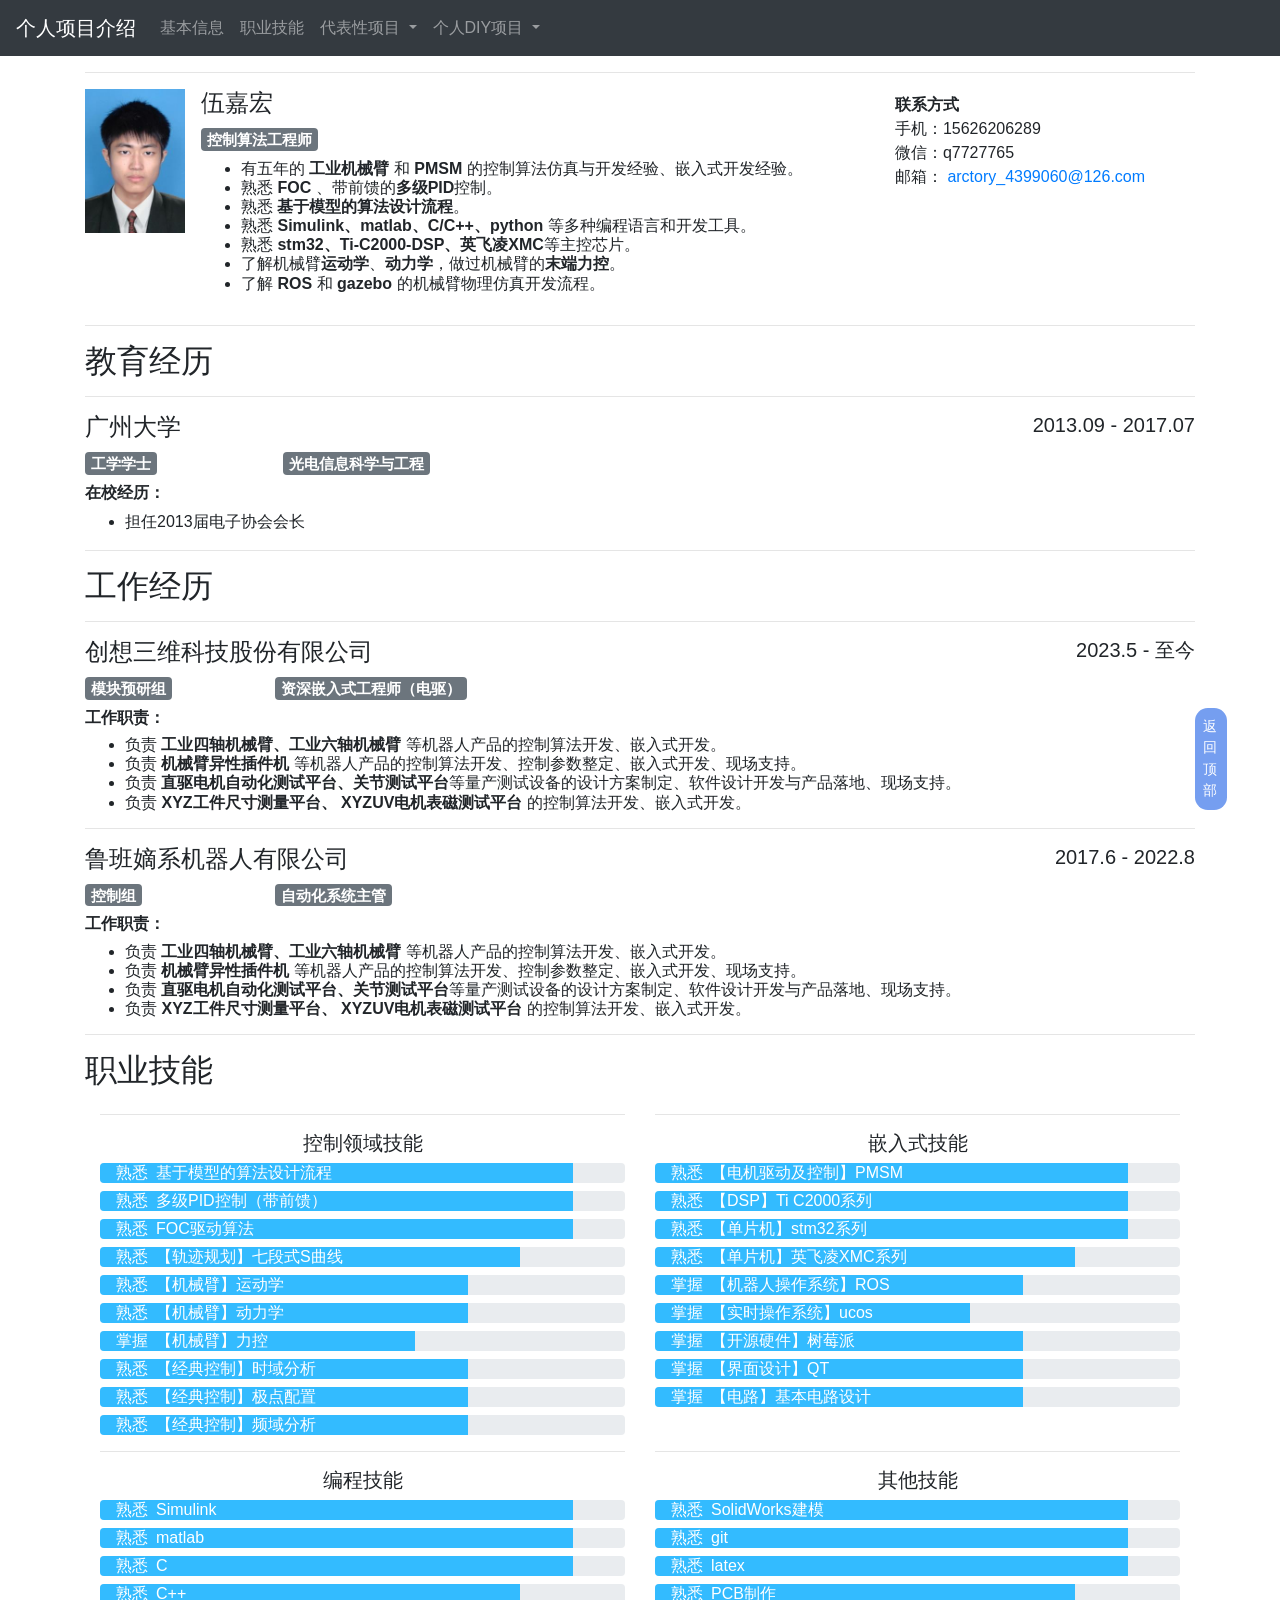
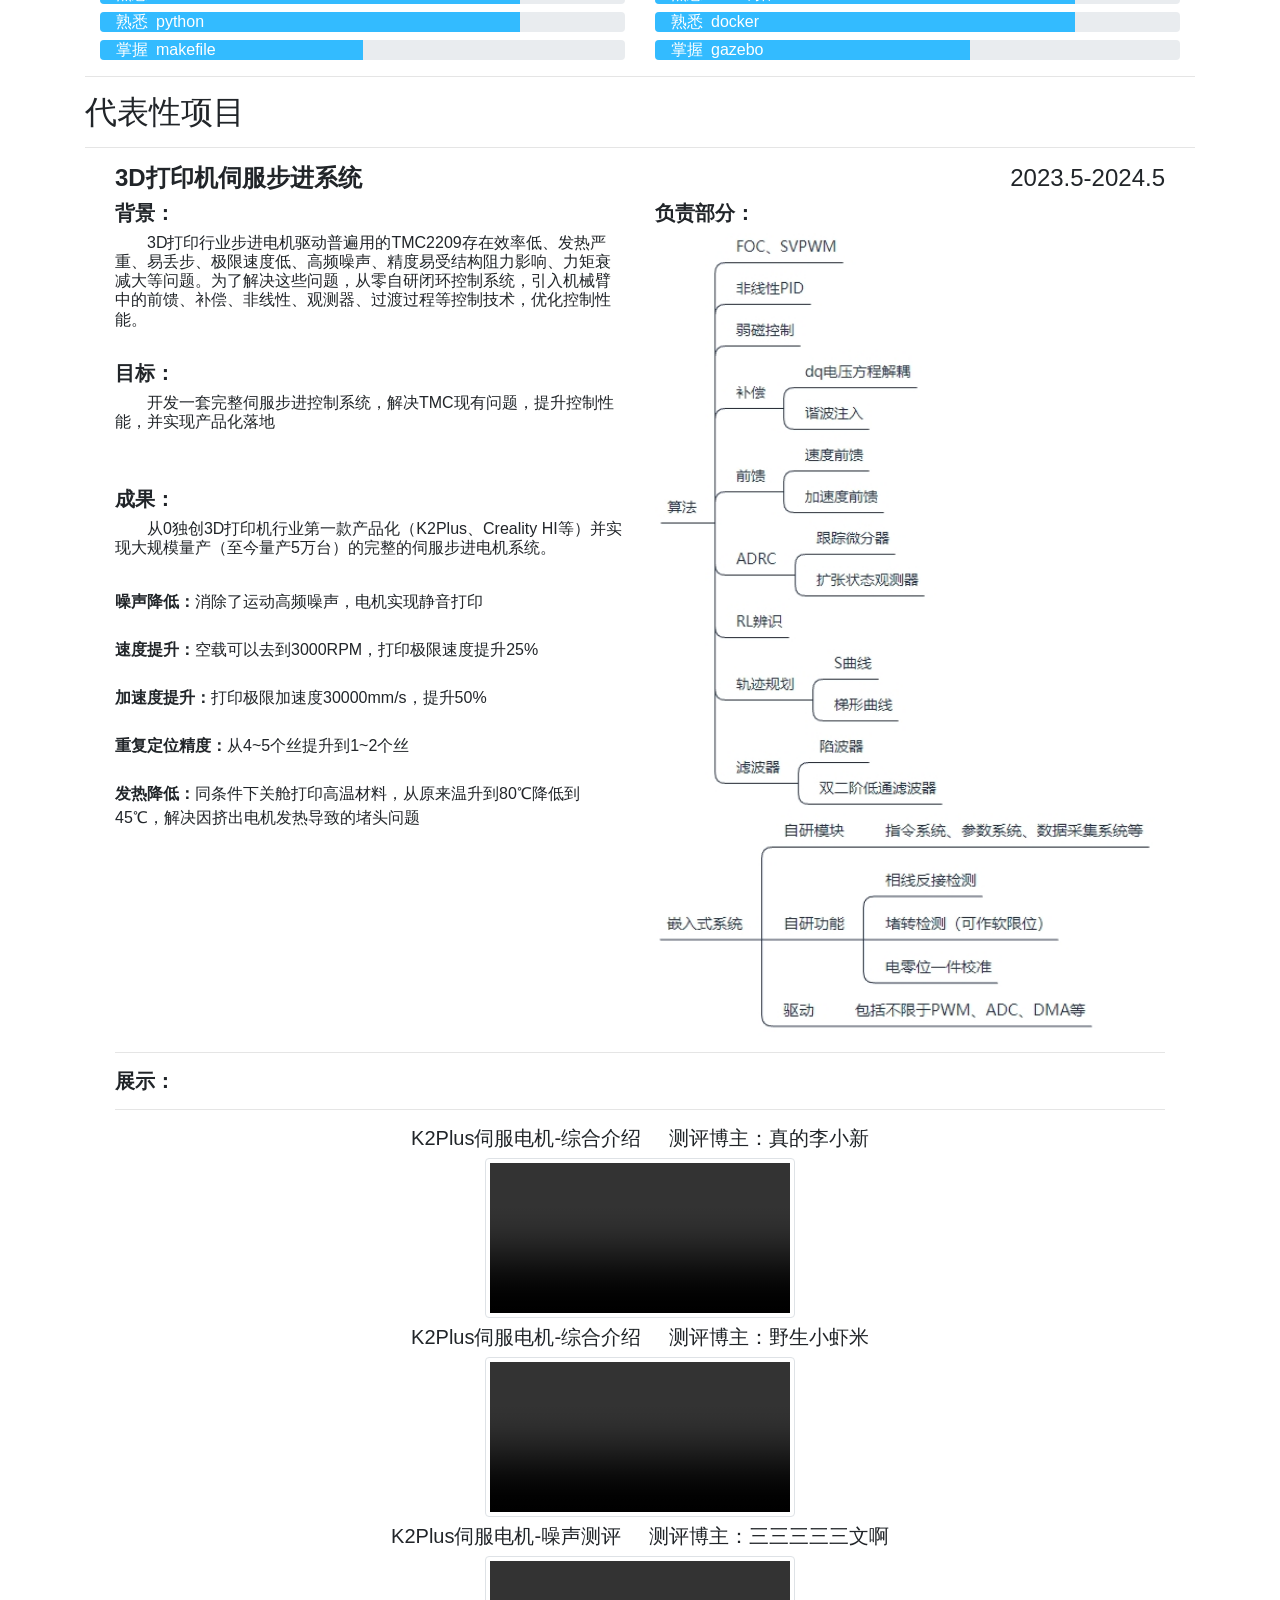
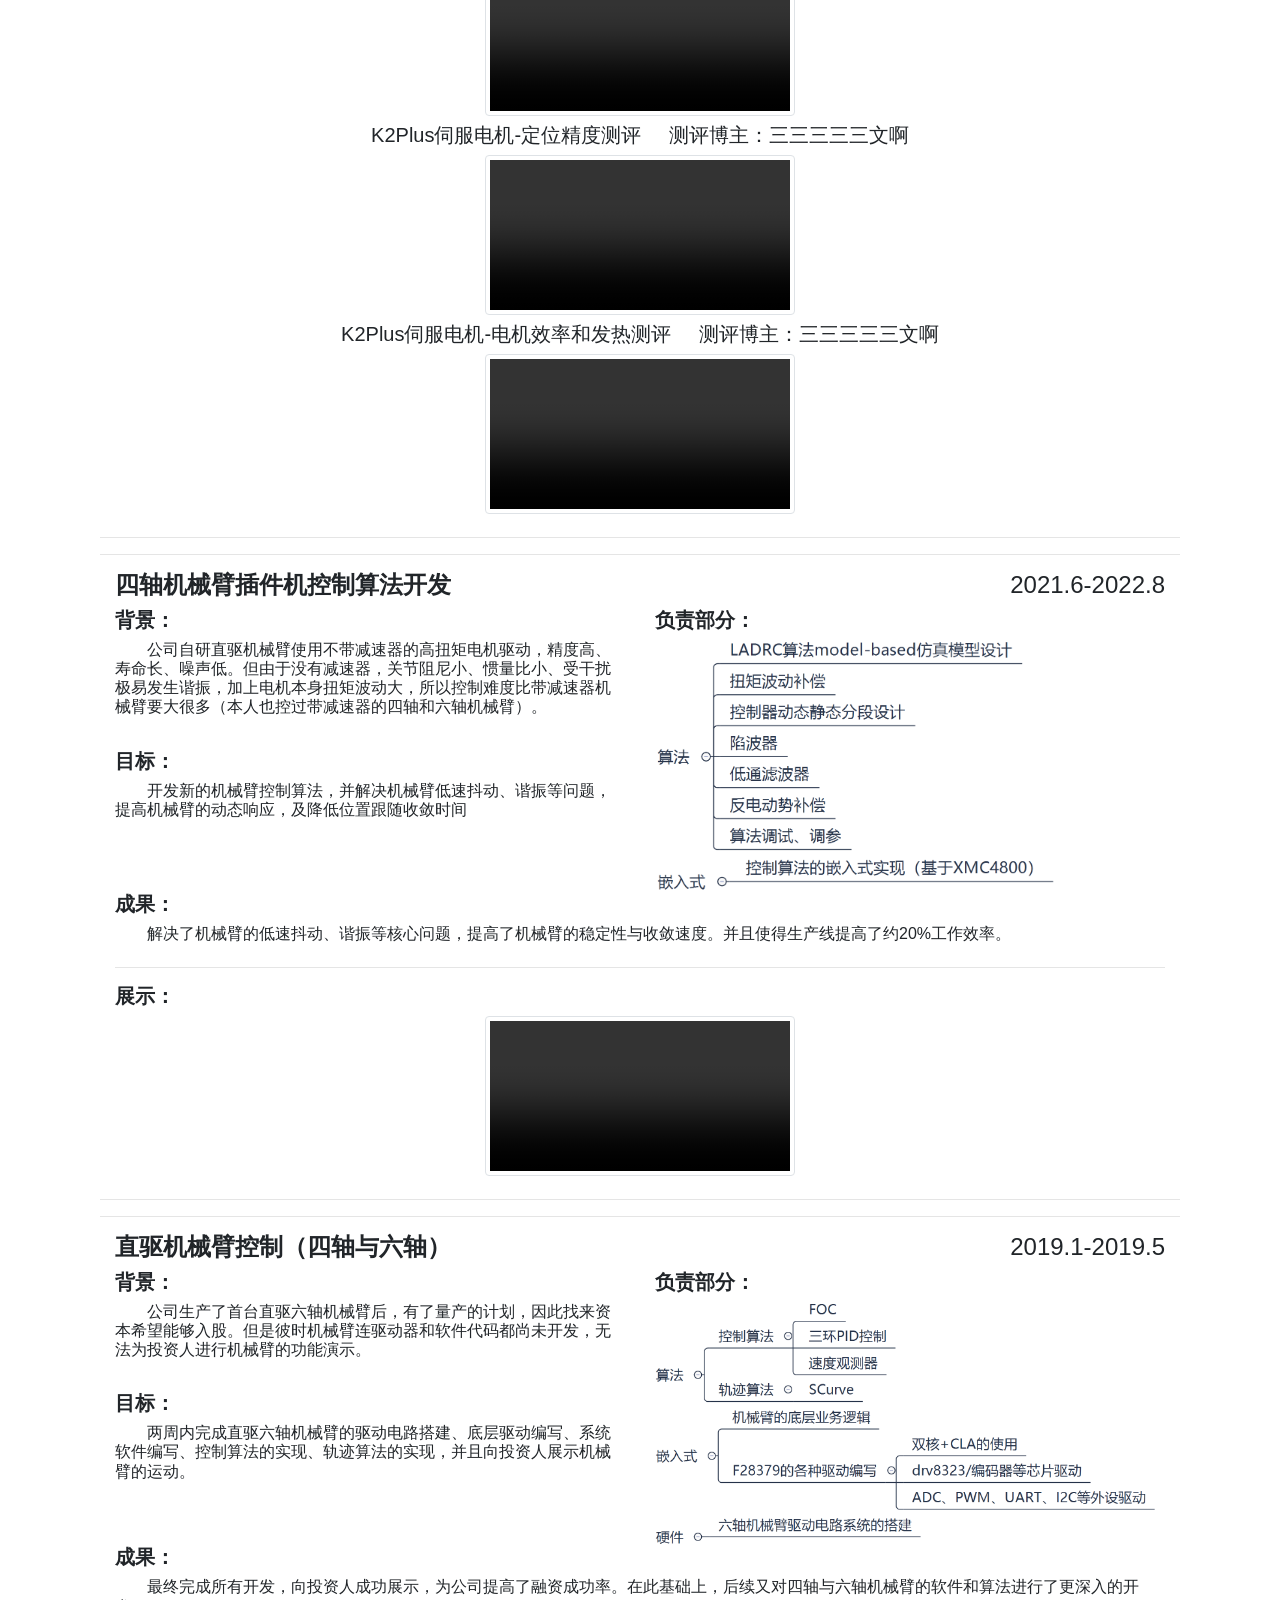
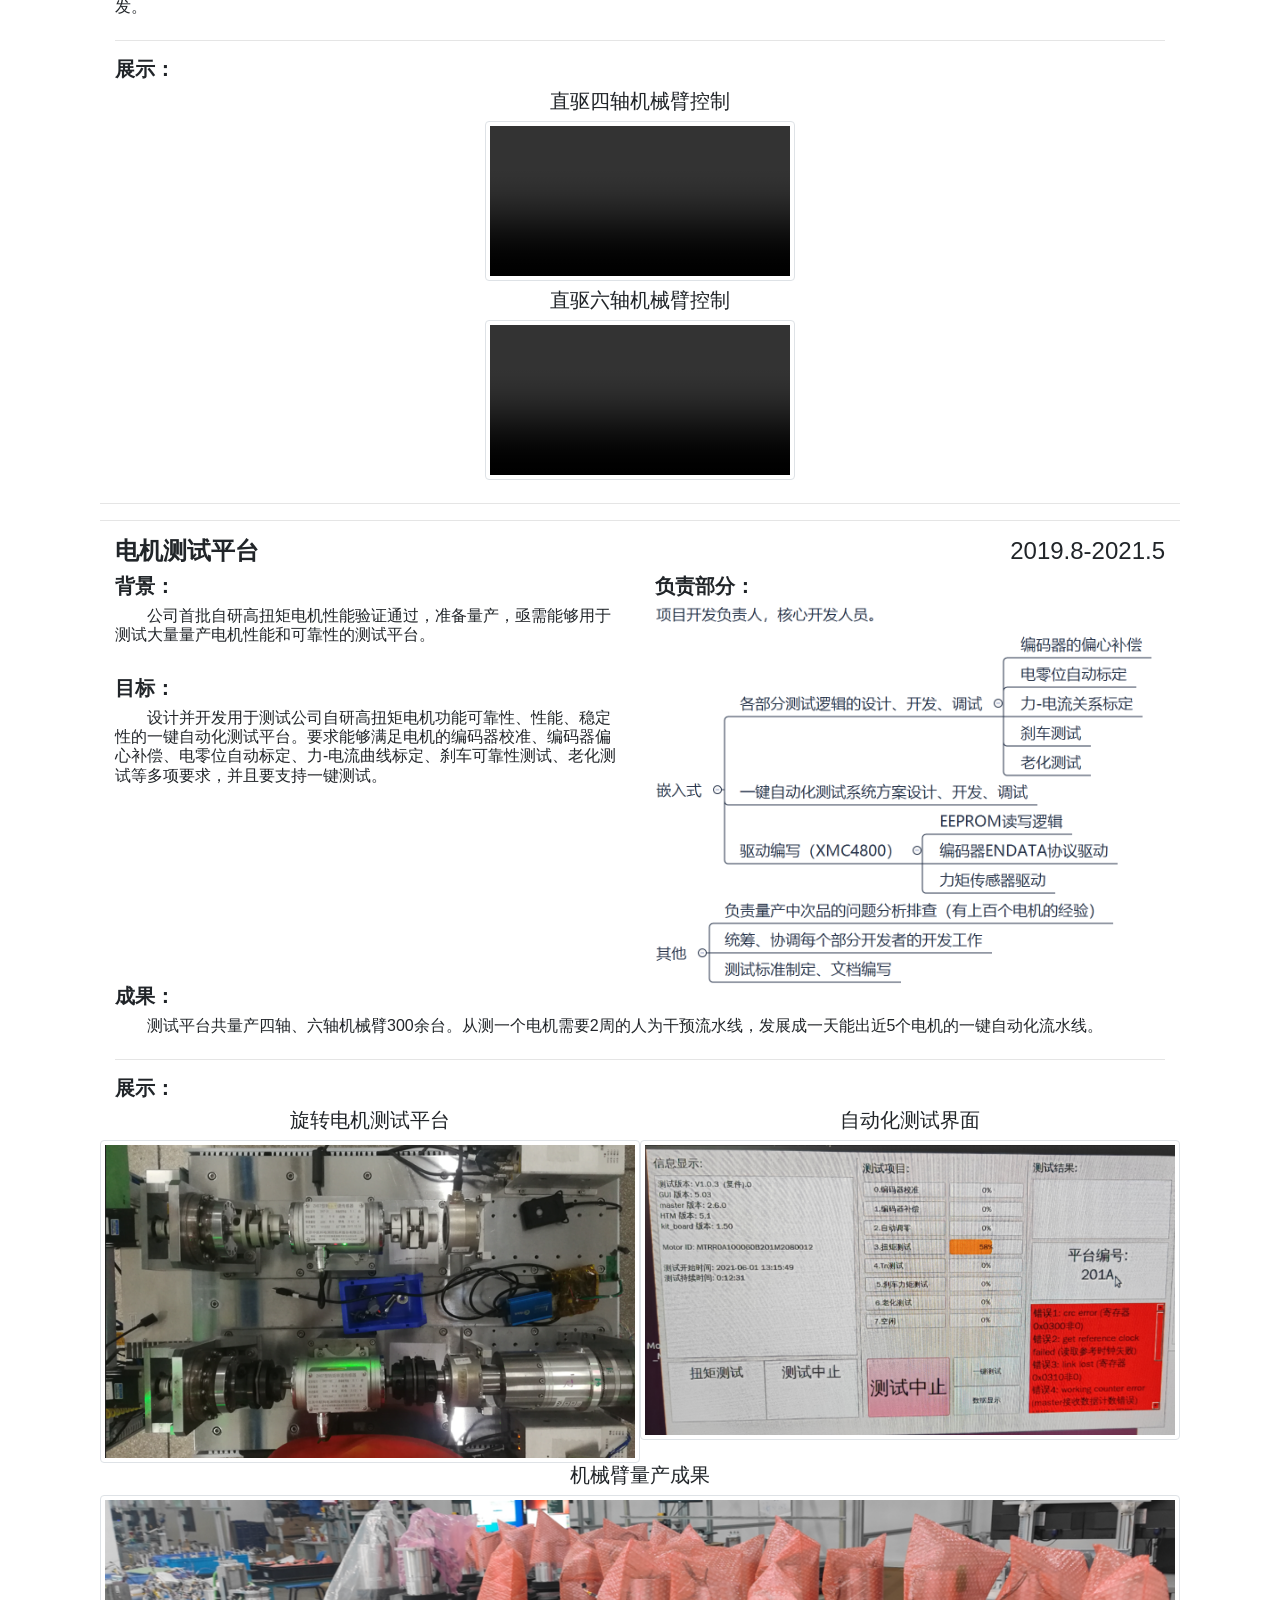
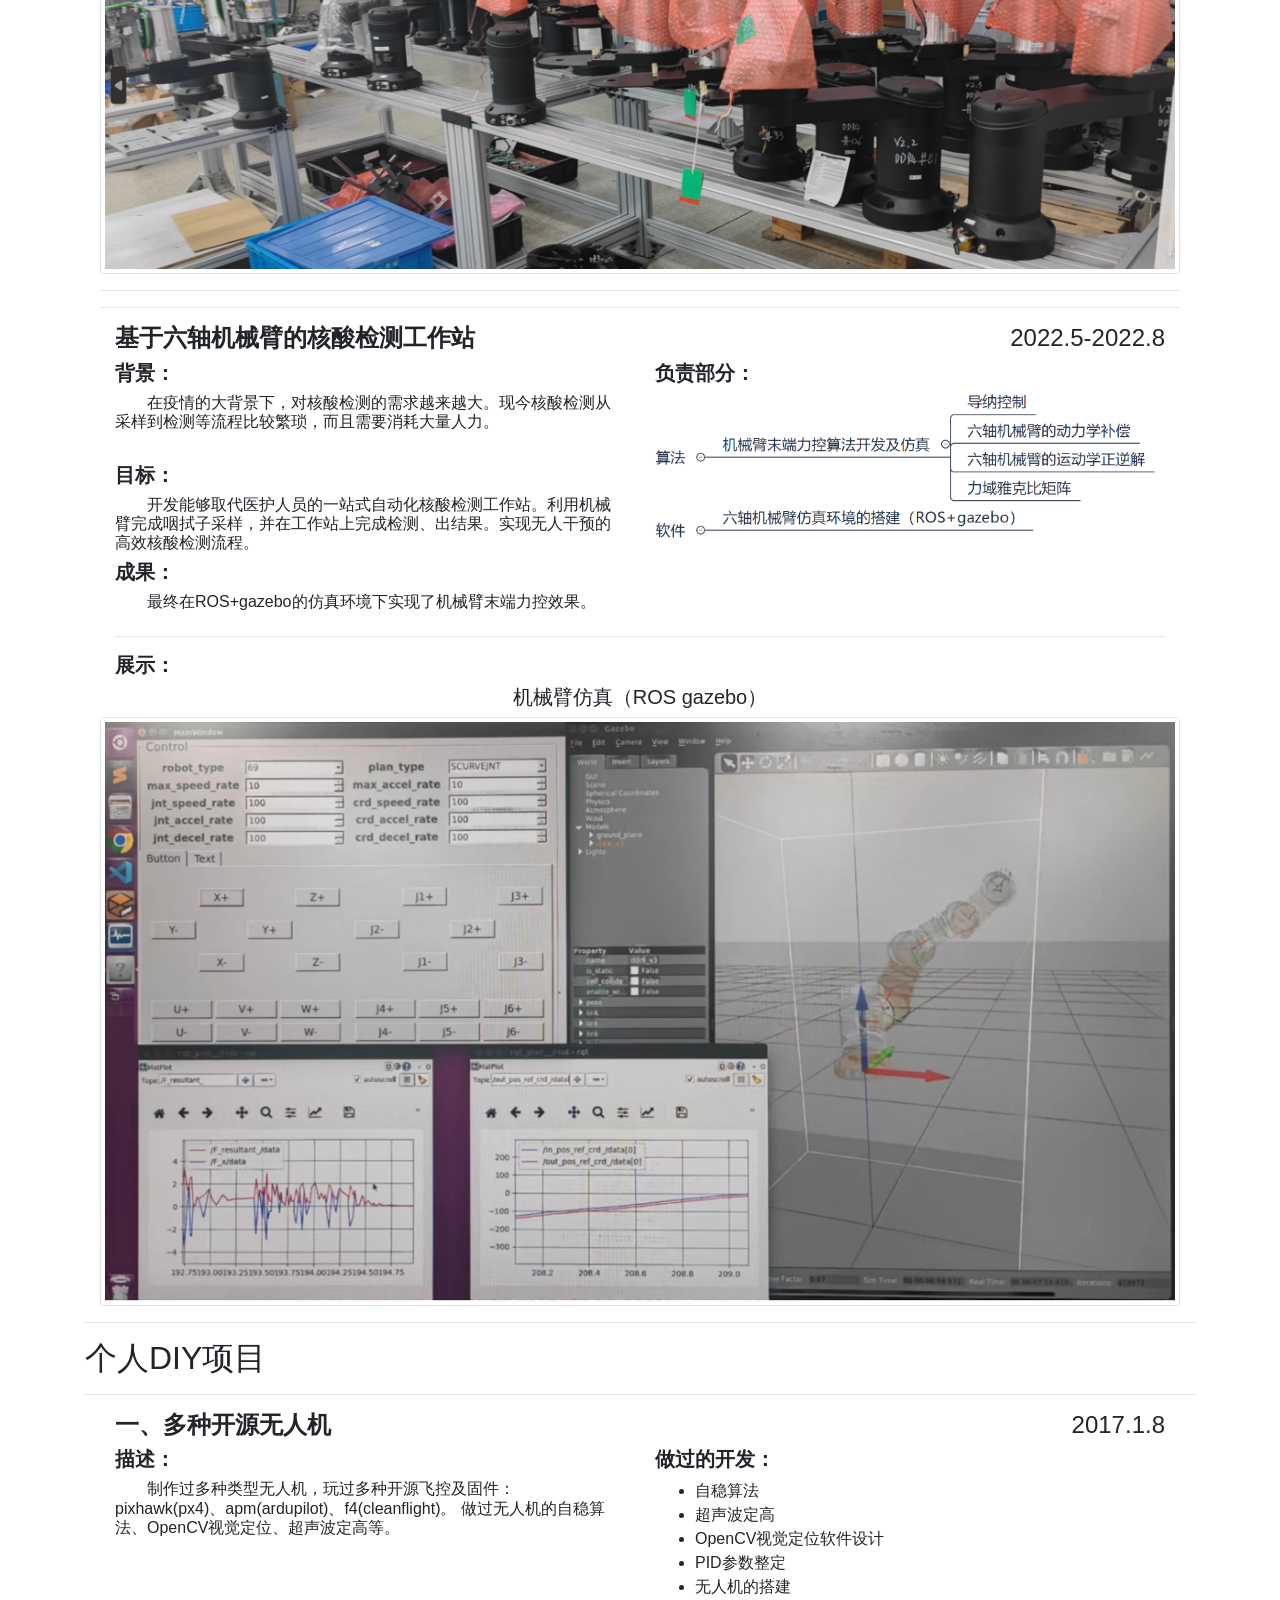
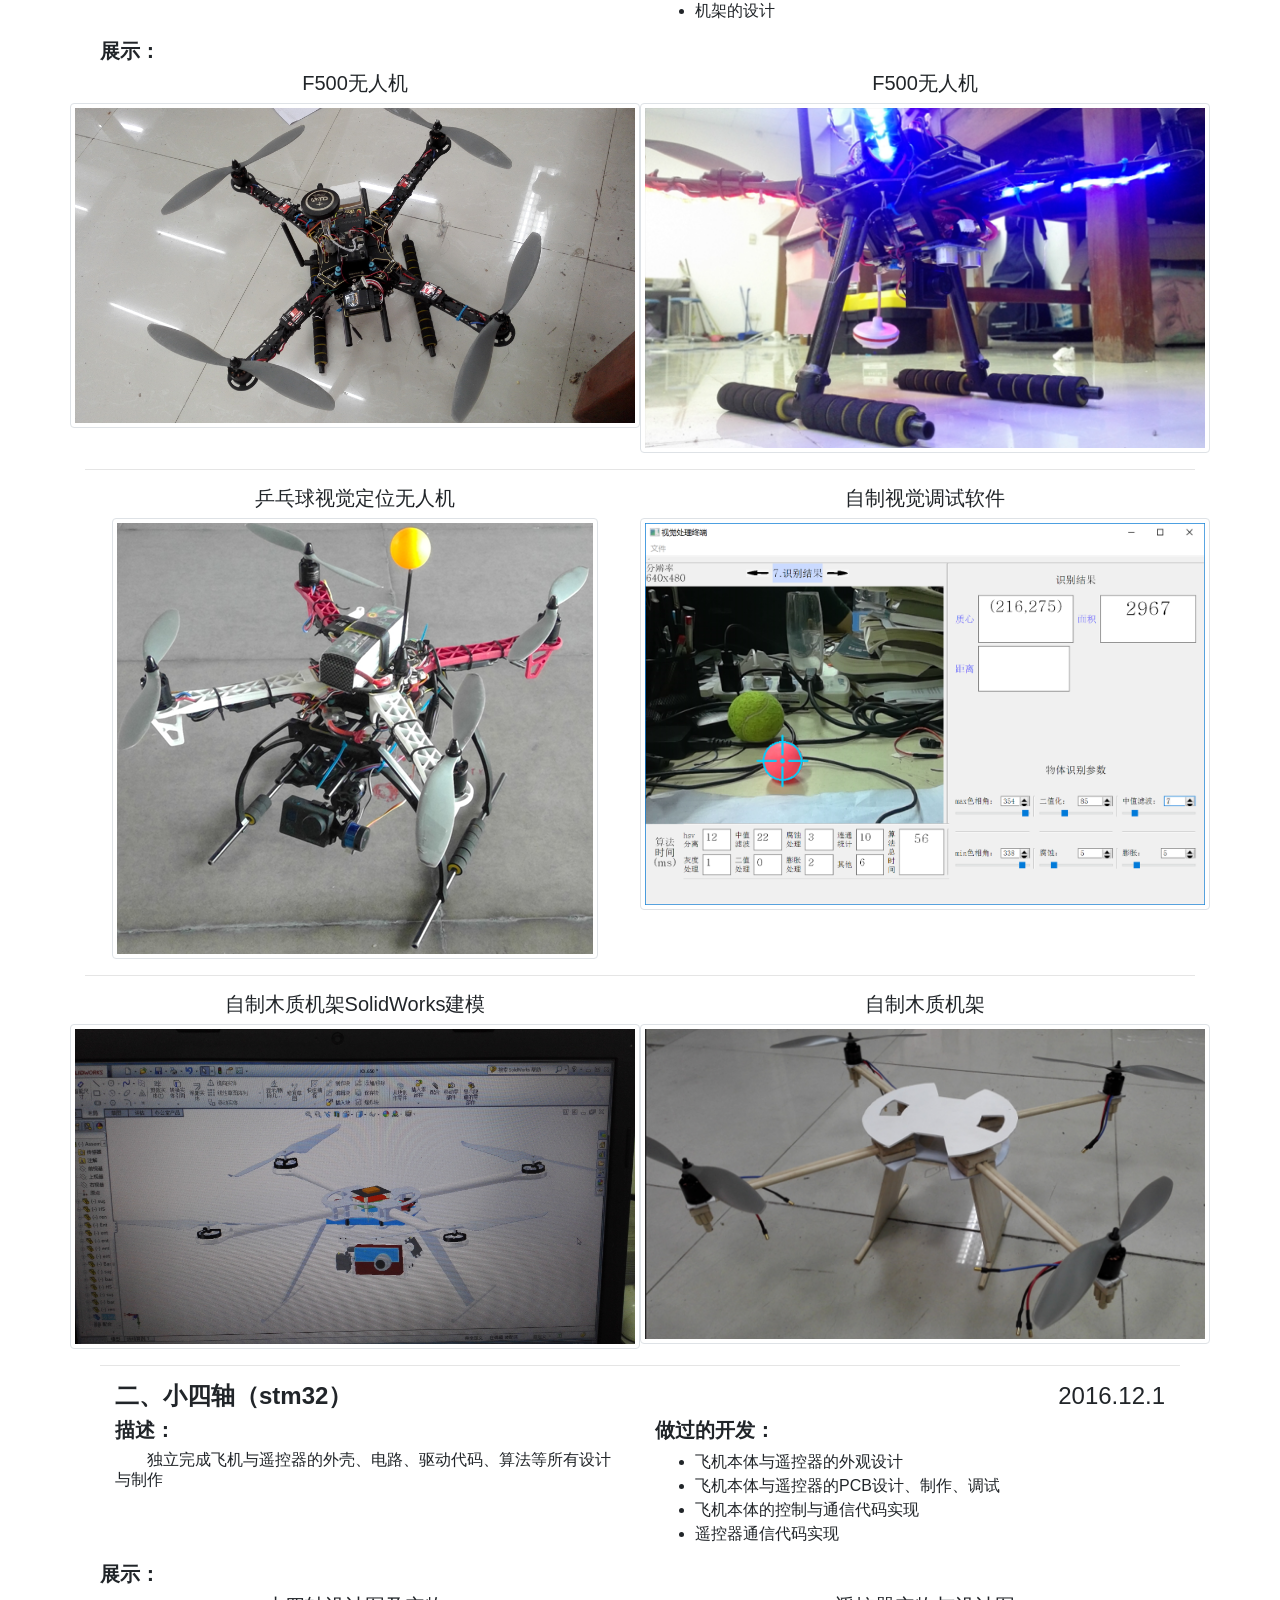
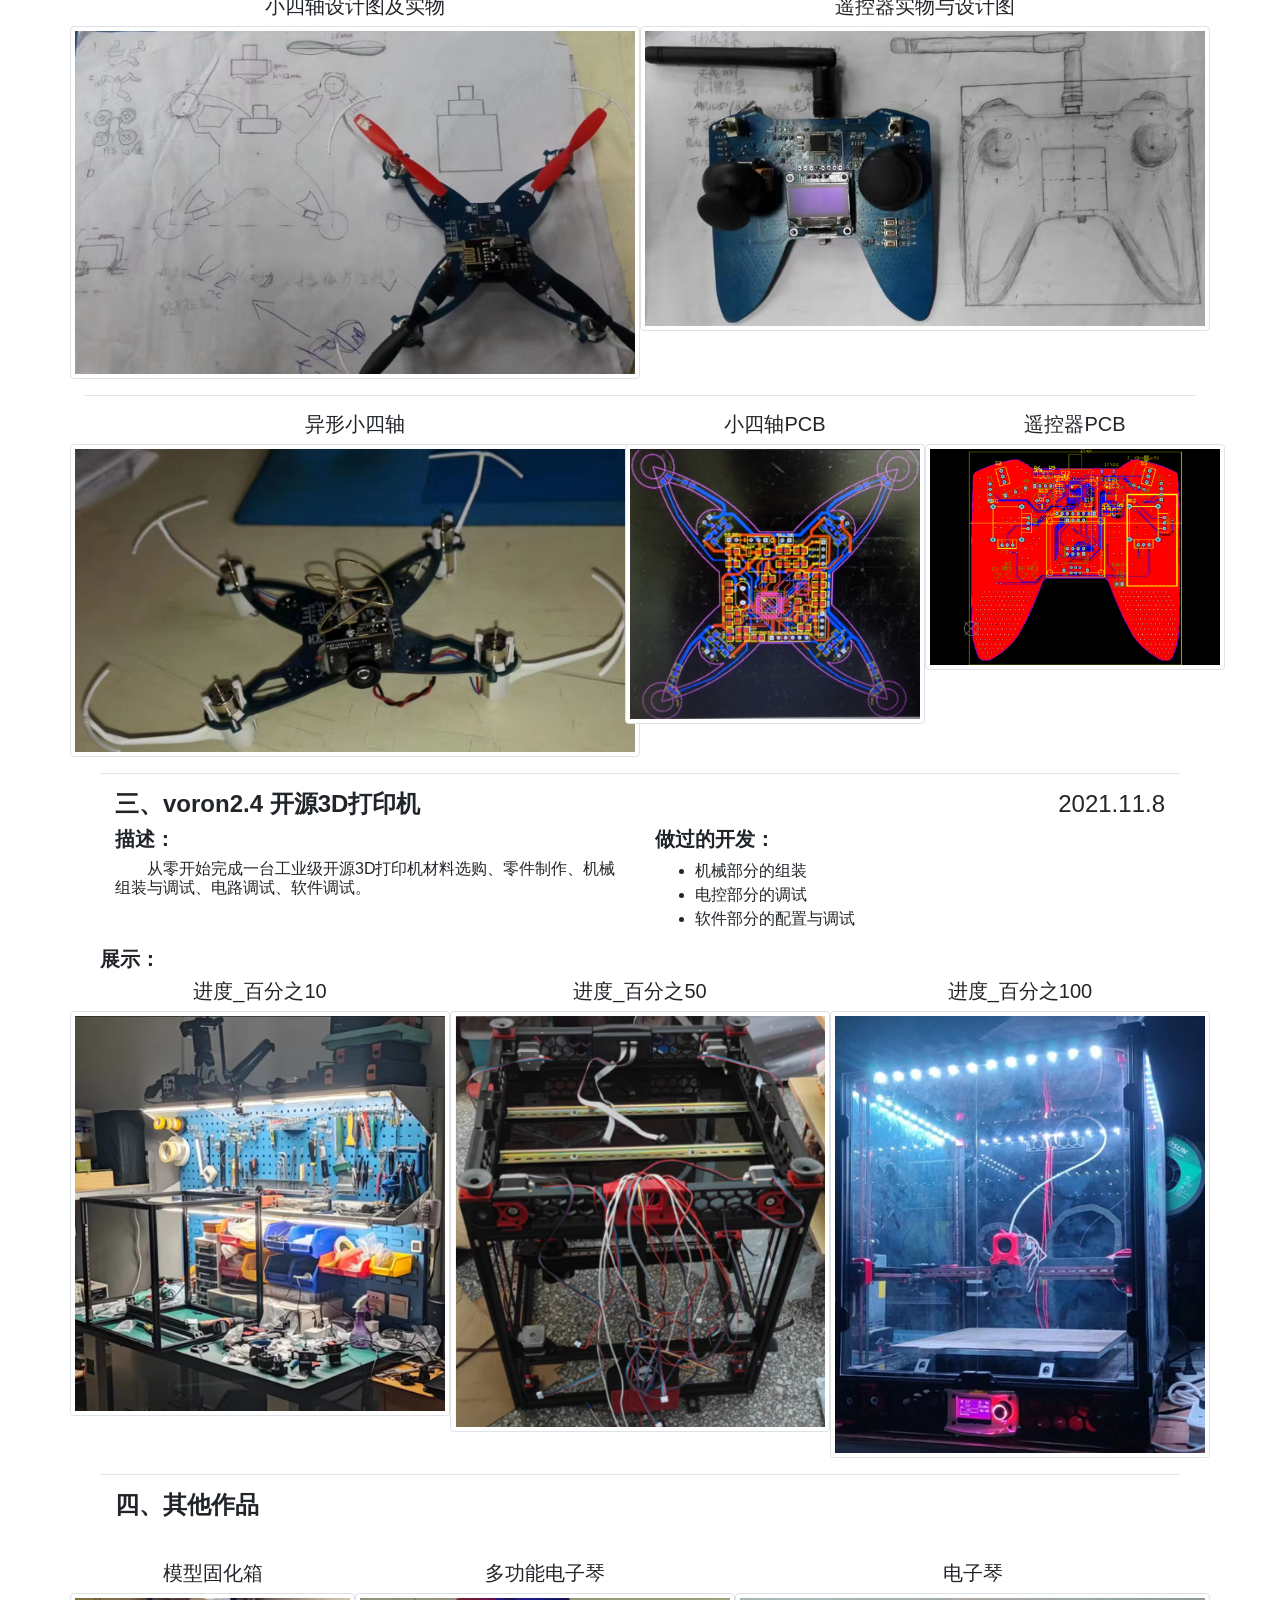
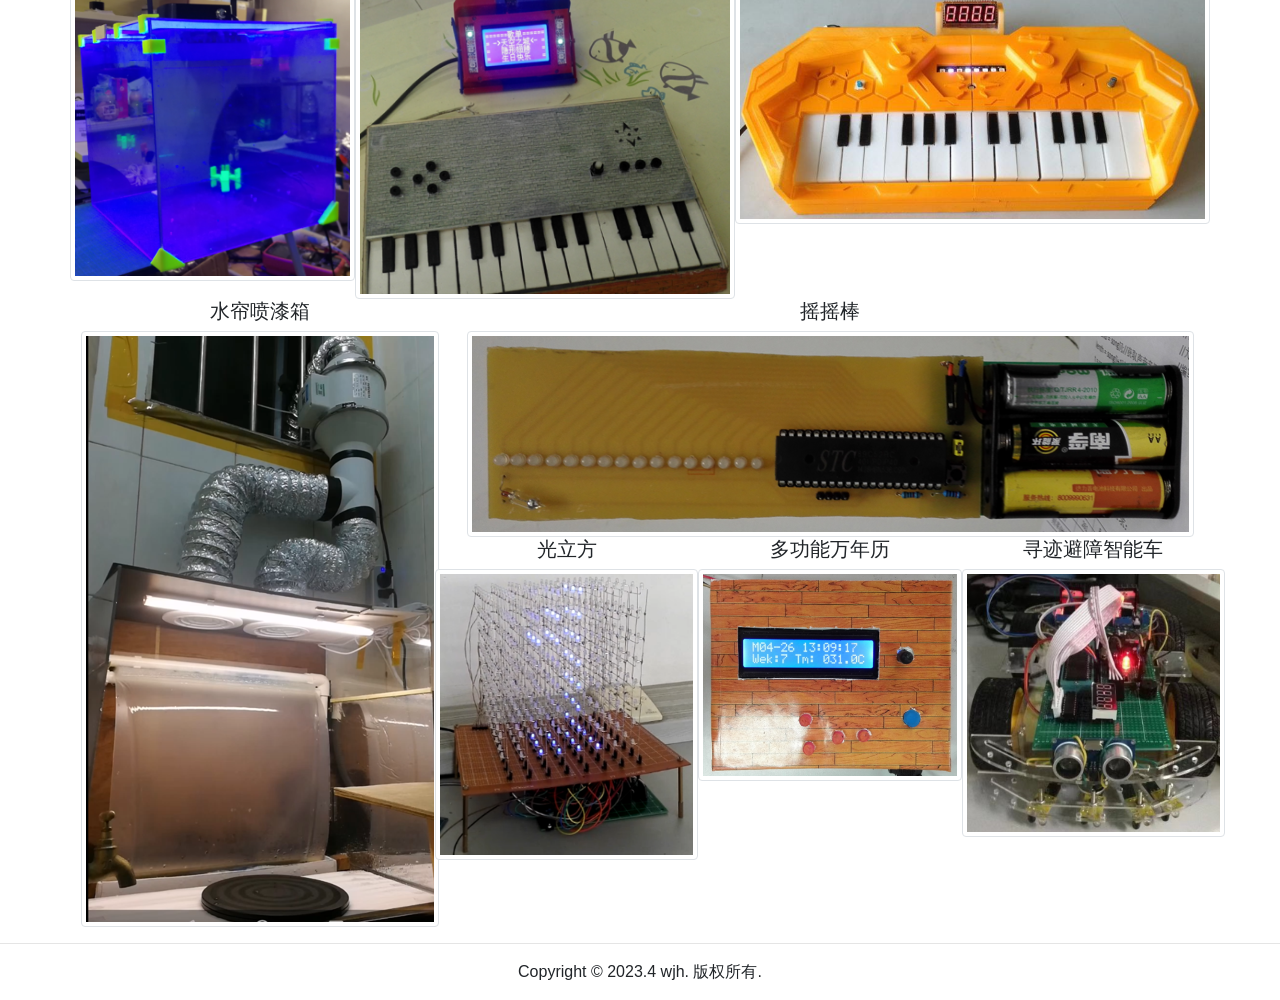
==== commit e487b13b: "添加工作经历：创想三维" ====
--- a/index.html
+++ b/index.html
@@ -112,7 +112,7 @@
   </div>
   <hr>
   <div class="row">
-    <div class="col-md-6 col-sm-12">
+    <div class="col-md-12 col-sm-12">
       <h2>教育经历</h2>
       <hr>
       <div class="row">
@@ -138,25 +138,25 @@
       </ul>
       <hr>
     </div>
-    <div class="col-md-6 col-sm-12">
+    <div class="col-md-12 col-sm-12">
       <h2>工作经历</h2>
       <hr>
       <div class="row">
         <div class="col-7">
-          <h4>鲁班嫡系机器人有限公司</h4>
+          <h4>创想三维科技股份有限公司</h4>
         </div>
         <div class="col-5">
-          <h5 class="text-right"><span aria-hidden="true"></span> 2017.6 - 2022.8</h5>
+          <h5 class="text-right"><span aria-hidden="true"></span> 2023.5 - 至今</h5>
         </div>
       </div>
       <div class="row">
         <div class="col-2">
-          <h5><span class="badge badge-secondary">控制组</span></h5>
+          <h5><span class="badge badge-secondary">模块预研组</span></h5>
         </div>
         <!--                  &ensp;-->
         
         <div class="col-2">
-          <h5><span class="badge badge-secondary">自动化系统主管</span></h5>
+          <h5><span class="badge badge-secondary">资深嵌入式工程师（电驱）</span></h5>
         </div>
       </div>
       <h6><strong>工作职责：</strong></h6>
@@ -168,34 +168,35 @@
           <li>负责 <strong>XYZ工件尺寸测量平台、 XYZUV电机表磁测试平台</strong> 的控制算法开发、嵌入式开发。</li>
         </ul>
       </h6>
-      <!--
-      <div class="row">
-        <div class="col-6">
-          <h6>
-          主要工作：
-          </h5>
-        </div>
-      </div>
-      <div class="row">
-        <ol>
-          <li>asd</li>
-          <li>asd</li>
-          <li>asd</li>
-        </ol>
-      </div>
--->
-      <hr>
-      
-      <!--
-      <p>Lorem ipsum dolor sit amet, consectetur adipisicing elit. Sint, recusandae, corporis, tempore nam fugit
-        deleniti sequi excepturi quod repellat laboriosam soluta laudantium amet dicta non ratione distinctio nihil
-        dignissimos esse!</p>
-      <ul>
-        <li>Lorem ipsum dolor sit amet.</li>
-        <li>Lorem ipsum dolor sit amet, consectetur.</li>
-        <li>Lorem ipsum dolor sit amet, consectetur adipisicing.</li>
-      </ul>
---> 
+      <hr>
+      <div class="row">
+        <div class="col-7">
+          <h4>鲁班嫡系机器人有限公司</h4>
+        </div>
+        <div class="col-5">
+          <h5 class="text-right"><span aria-hidden="true"></span> 2017.6 - 2022.8</h5>
+        </div>
+      </div>
+      <div class="row">
+        <div class="col-2">
+          <h5><span class="badge badge-secondary">控制组</span></h5>
+        </div>
+        <!--                  &ensp;-->
+        
+        <div class="col-2">
+          <h5><span class="badge badge-secondary">自动化系统主管</span></h5>
+        </div>
+      </div>
+      <h6><strong>工作职责：</strong></h6>
+      <h6>
+        <ul>
+          <li>负责 <strong>工业四轴机械臂、工业六轴机械臂</strong> 等机器人产品的控制算法开发、嵌入式开发。</li>
+          <li>负责 <strong>机械臂异性插件机</strong> 等机器人产品的控制算法开发、控制参数整定、嵌入式开发、现场支持。</li>
+          <li>负责 <strong>直驱电机自动化测试平台、关节测试平台</strong>等量产测试设备的设计方案制定、软件设计开发与产品落地、现场支持。</li>
+          <li>负责 <strong>XYZ工件尺寸测量平台、 XYZUV电机表磁测试平台</strong> 的控制算法开发、嵌入式开发。</li>
+        </ul>
+      </h6>
+      <hr>
     </div>
   </div>
   <!--  <hr>-->
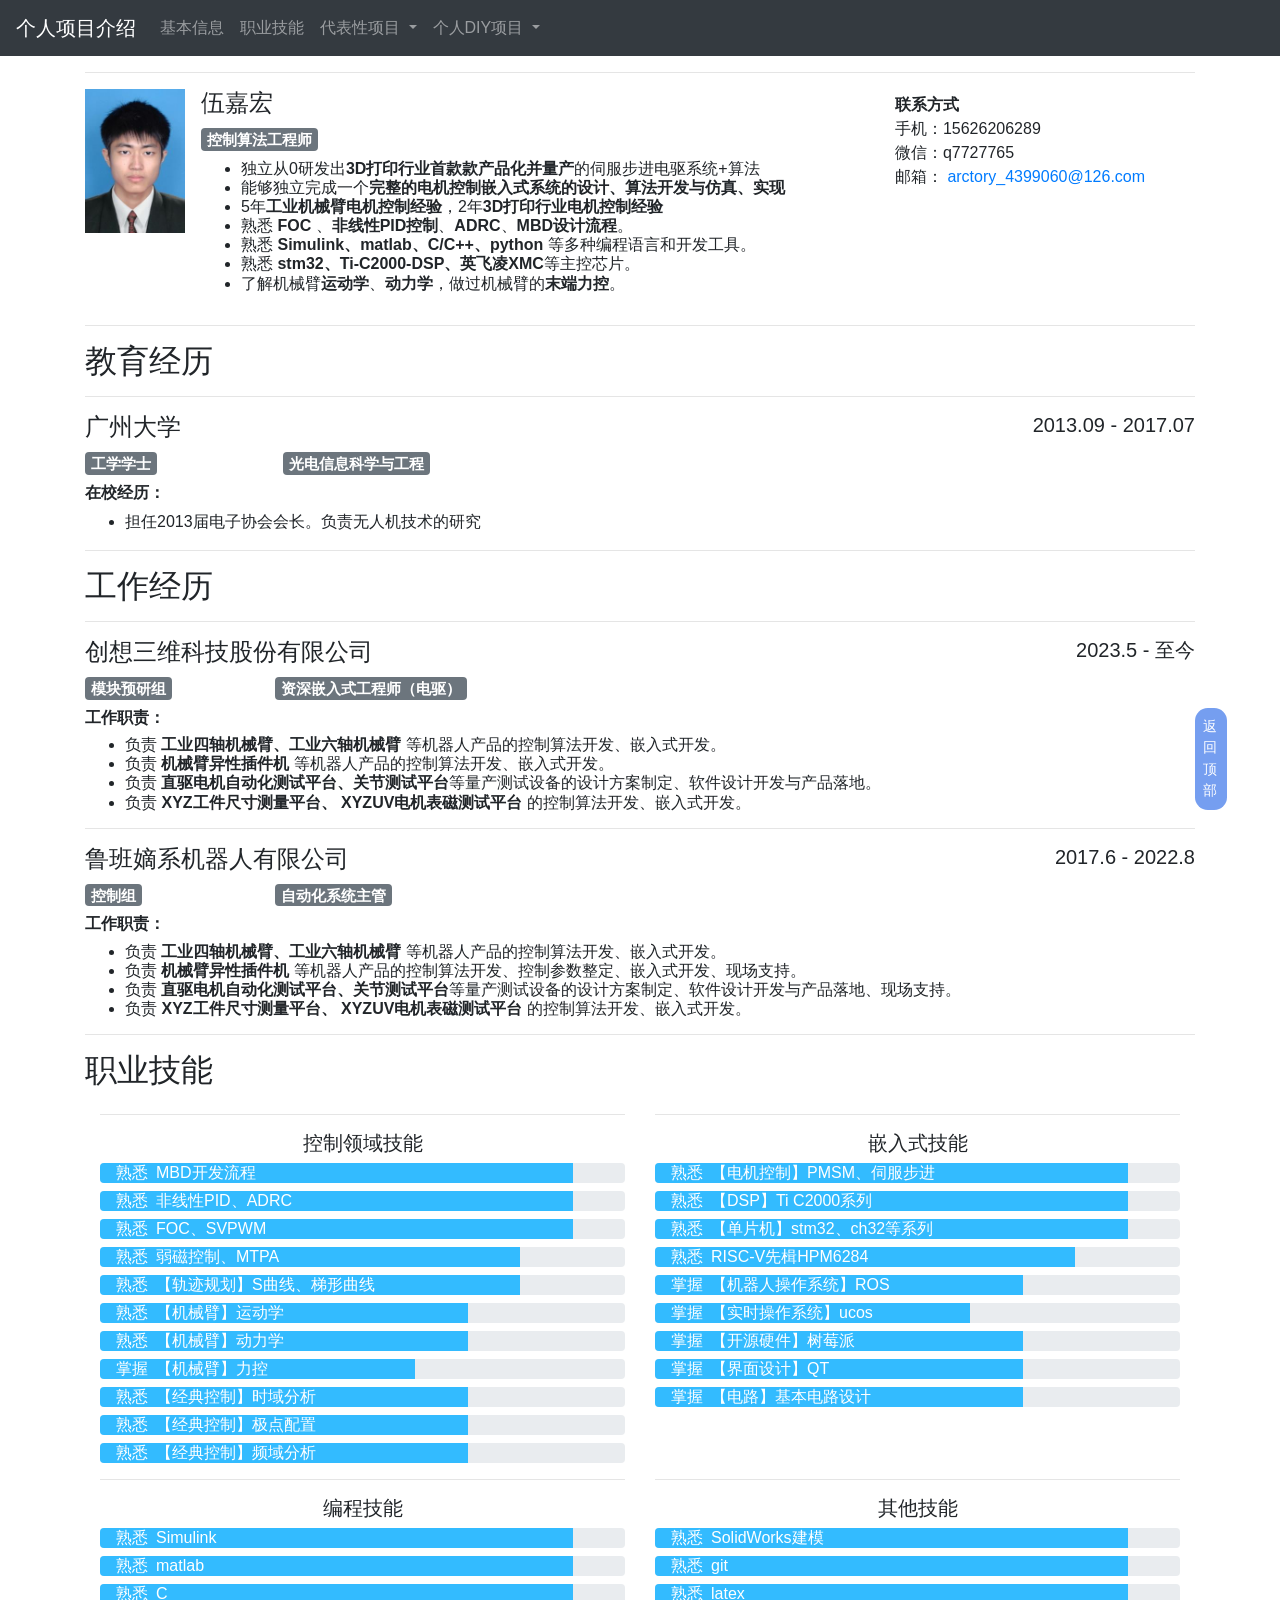
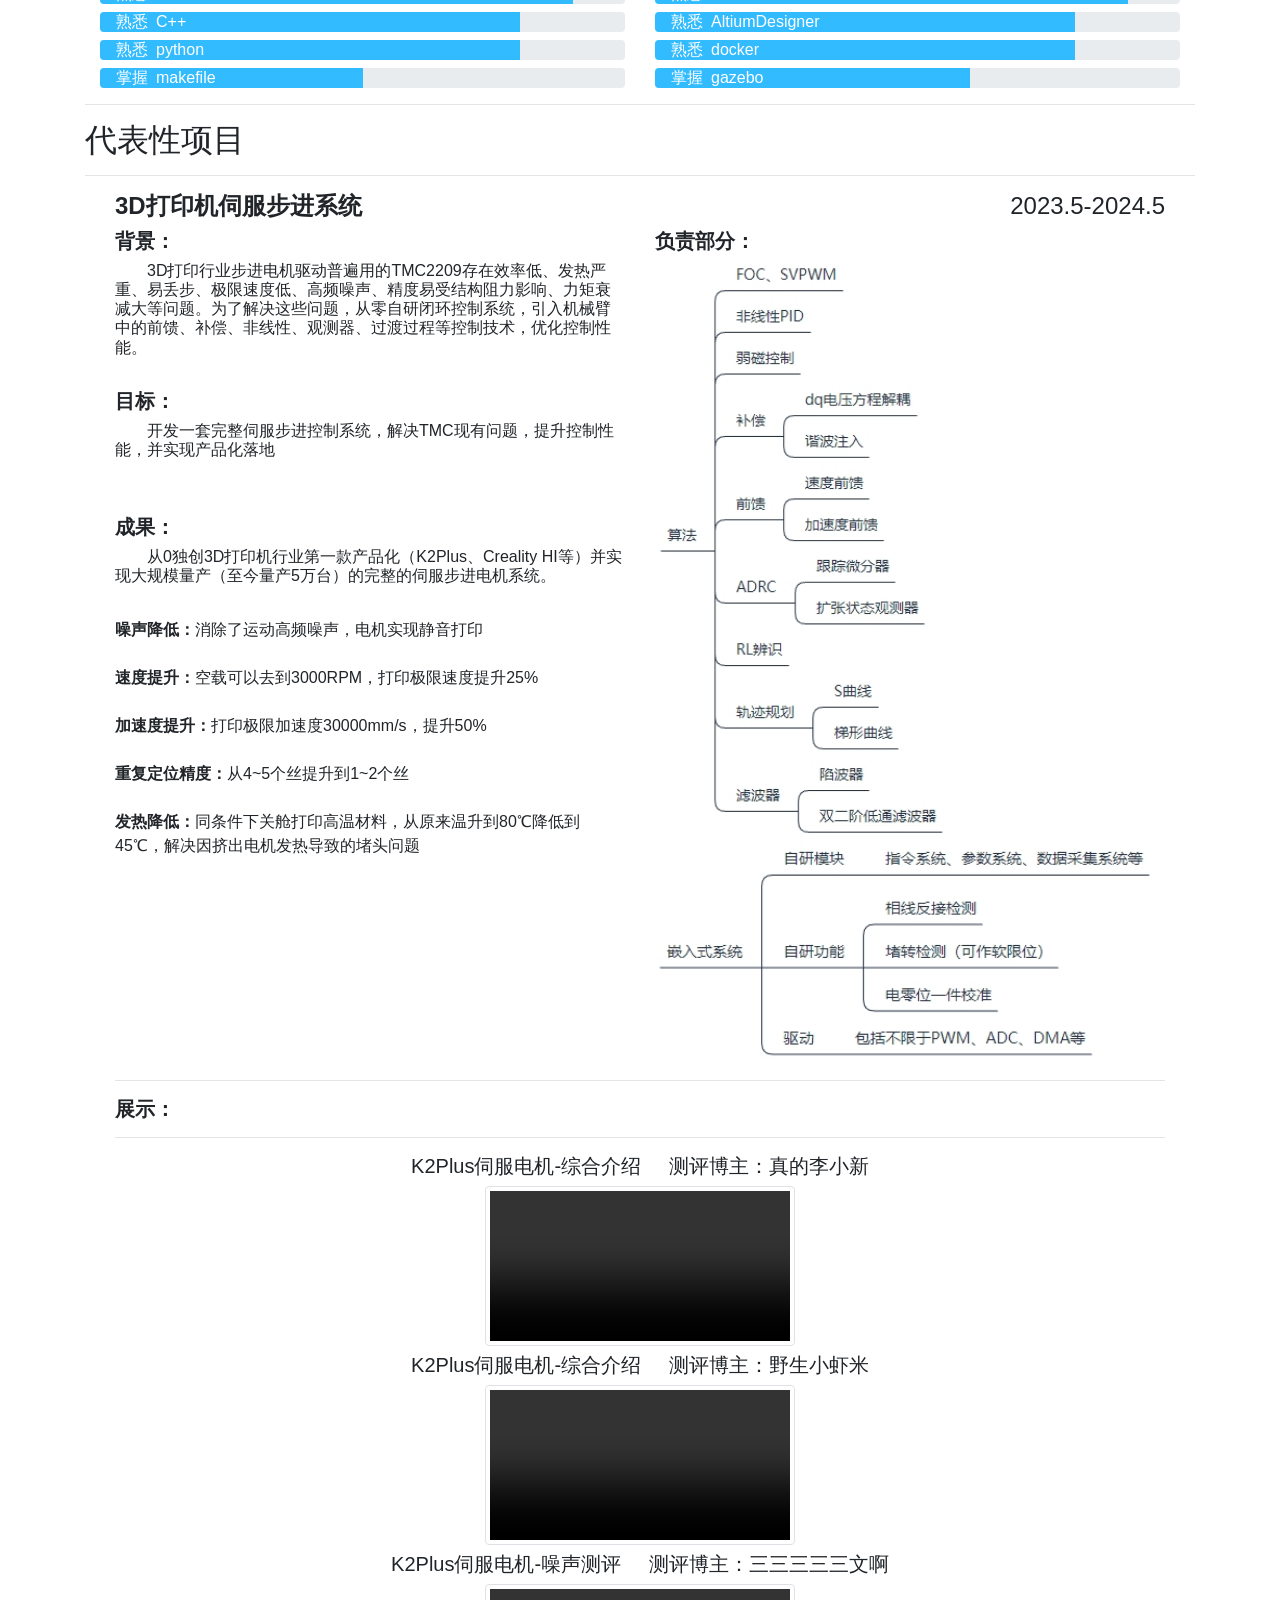
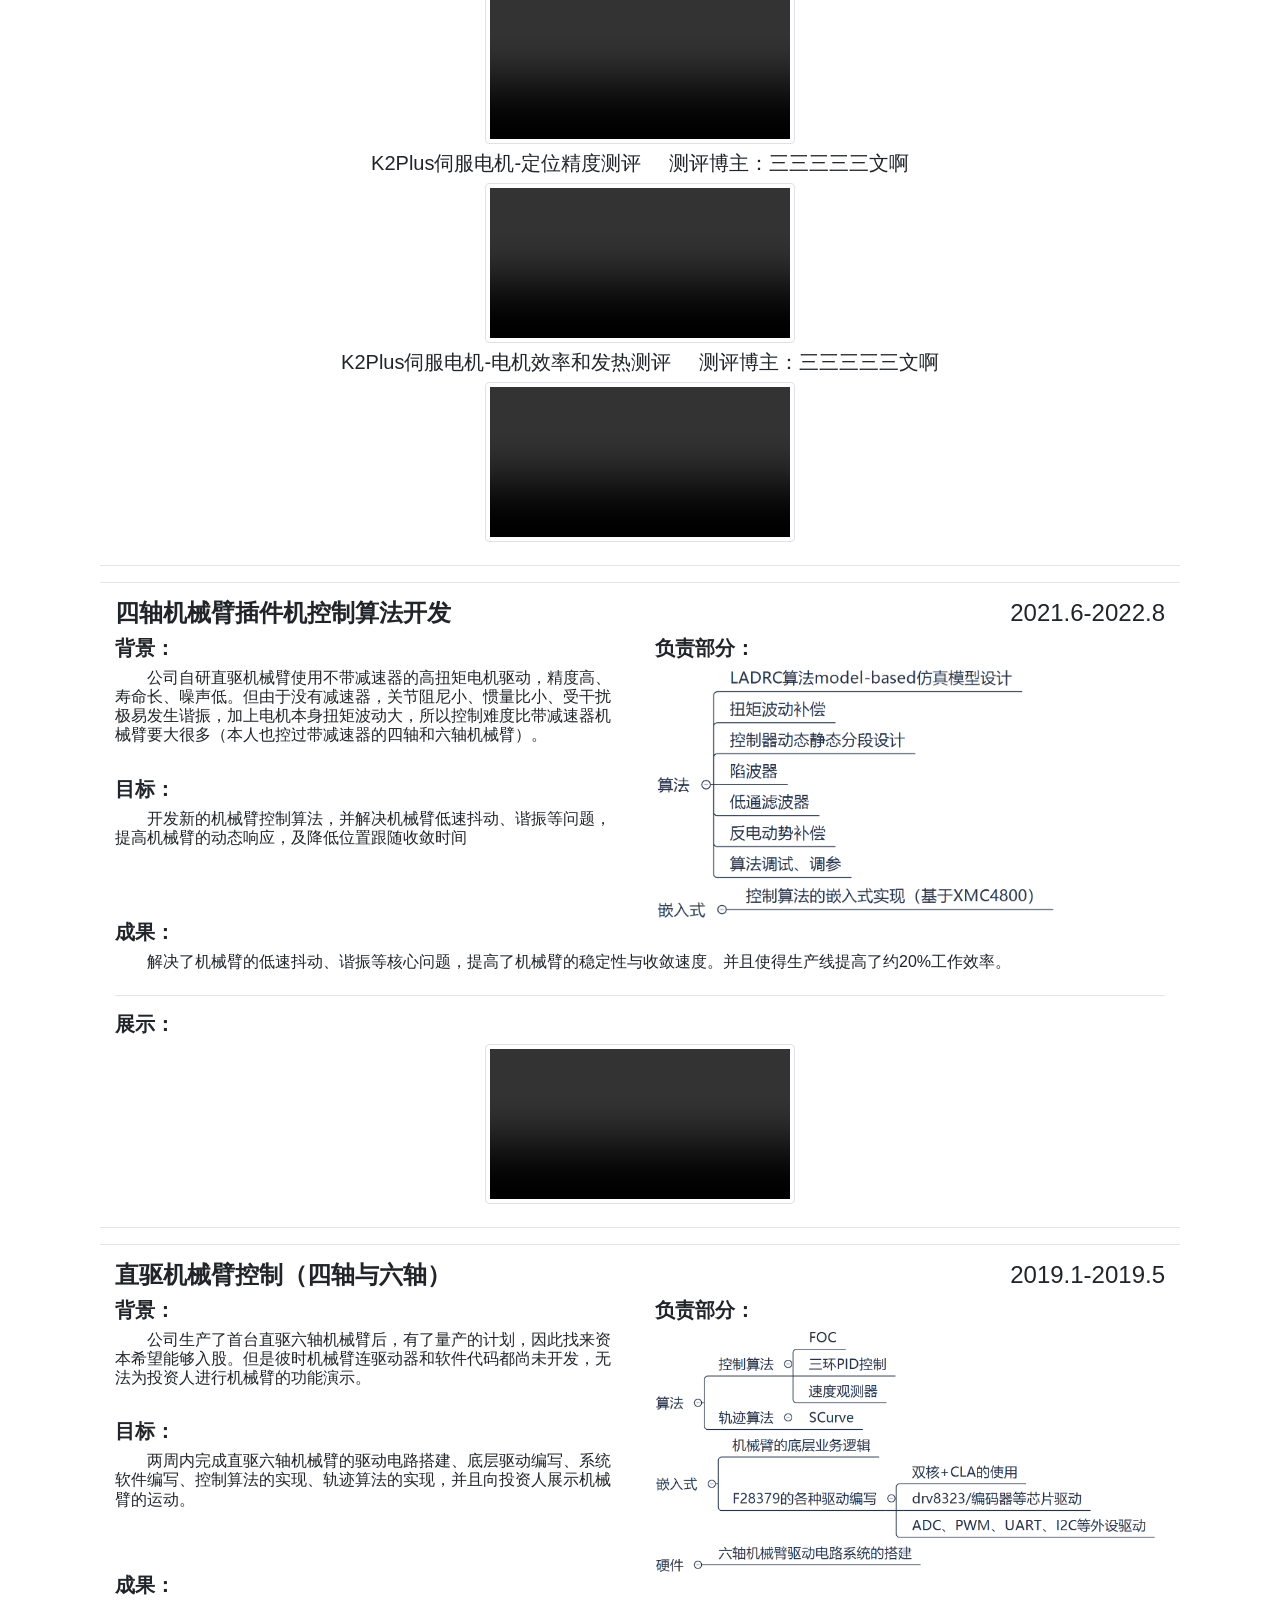
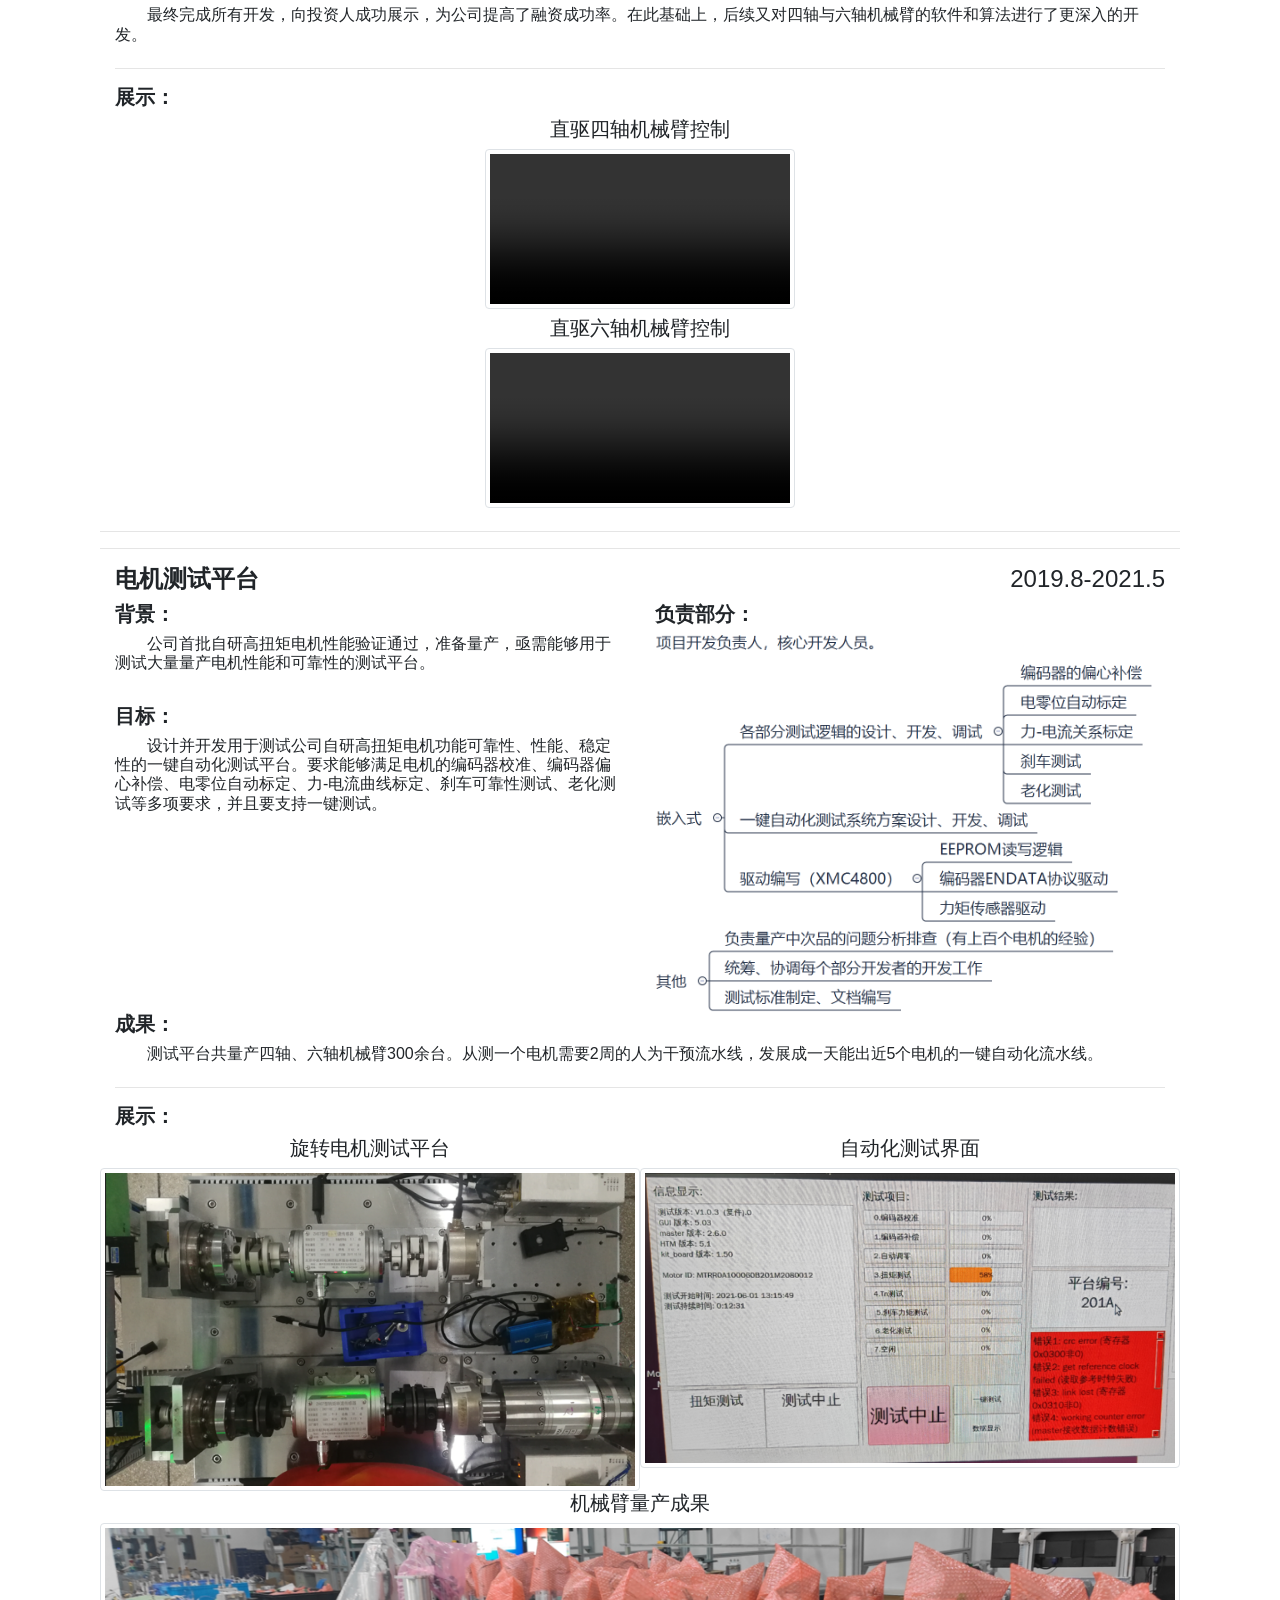
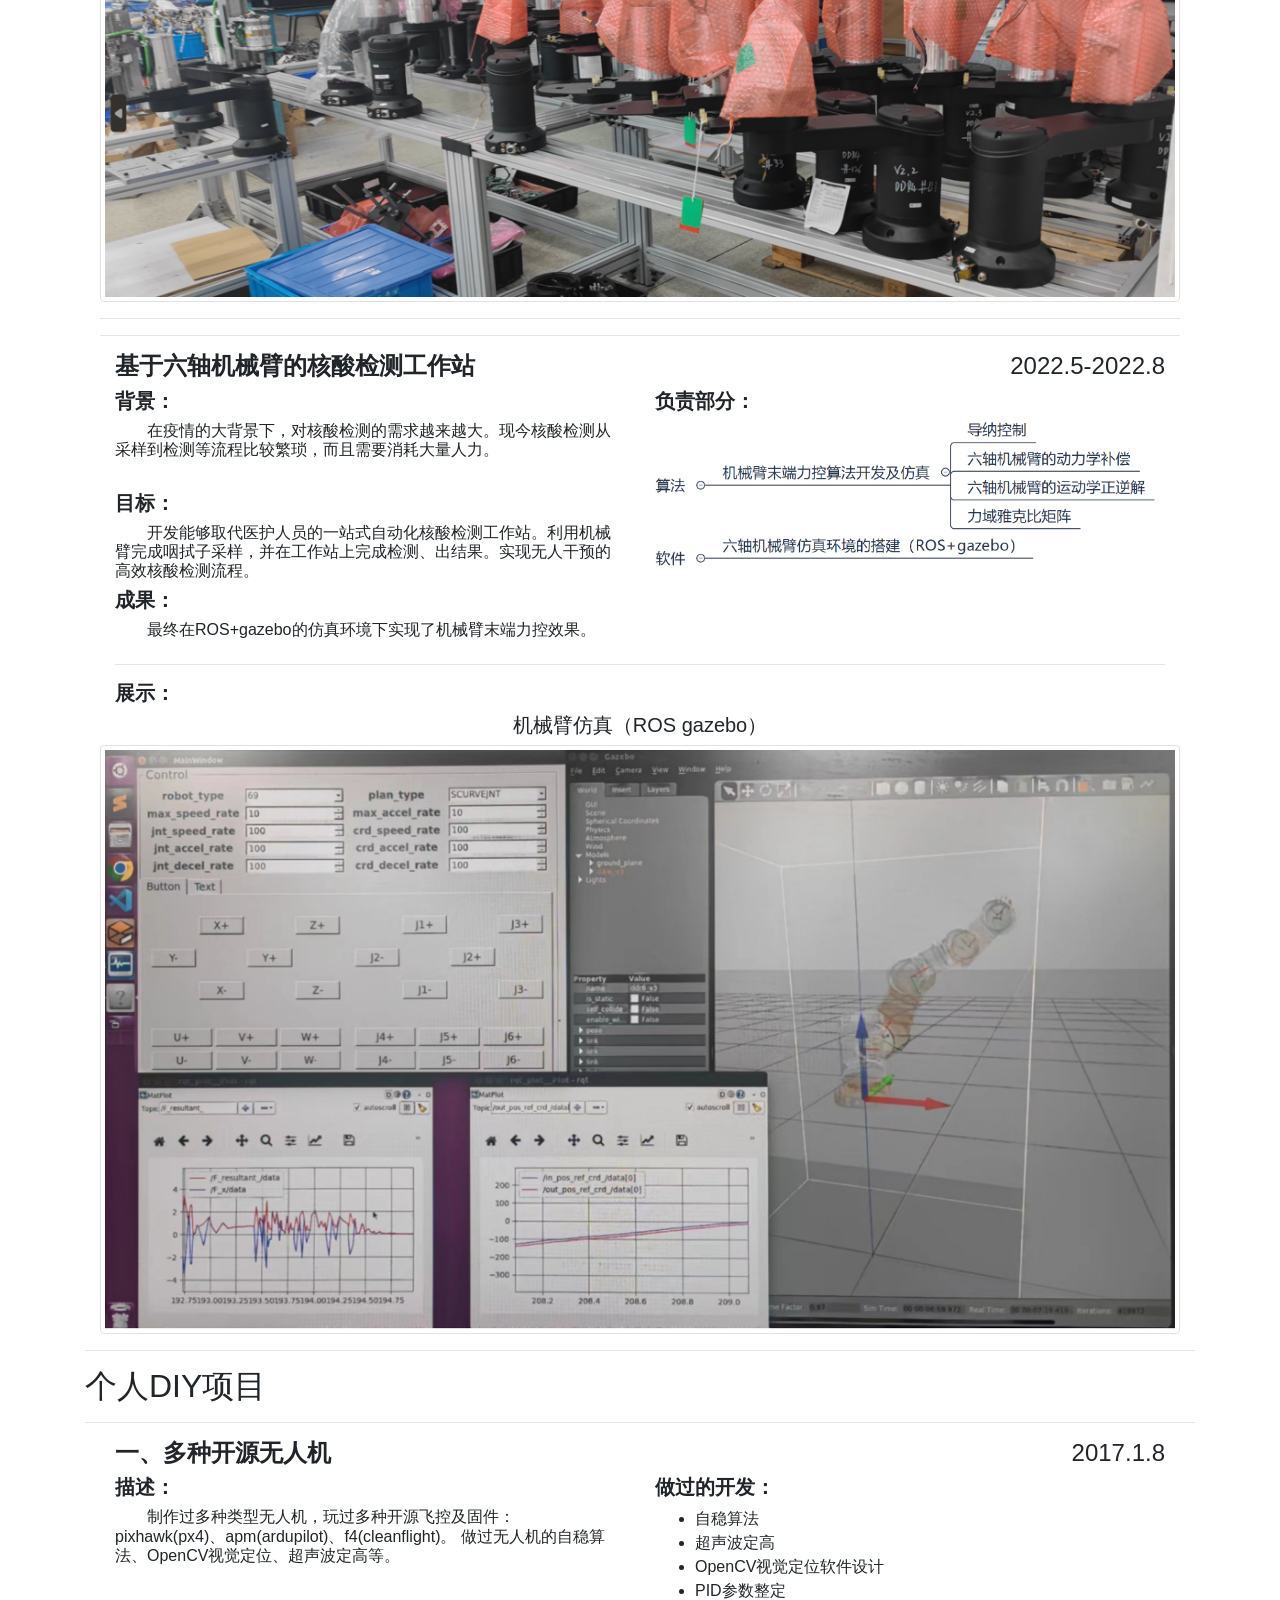
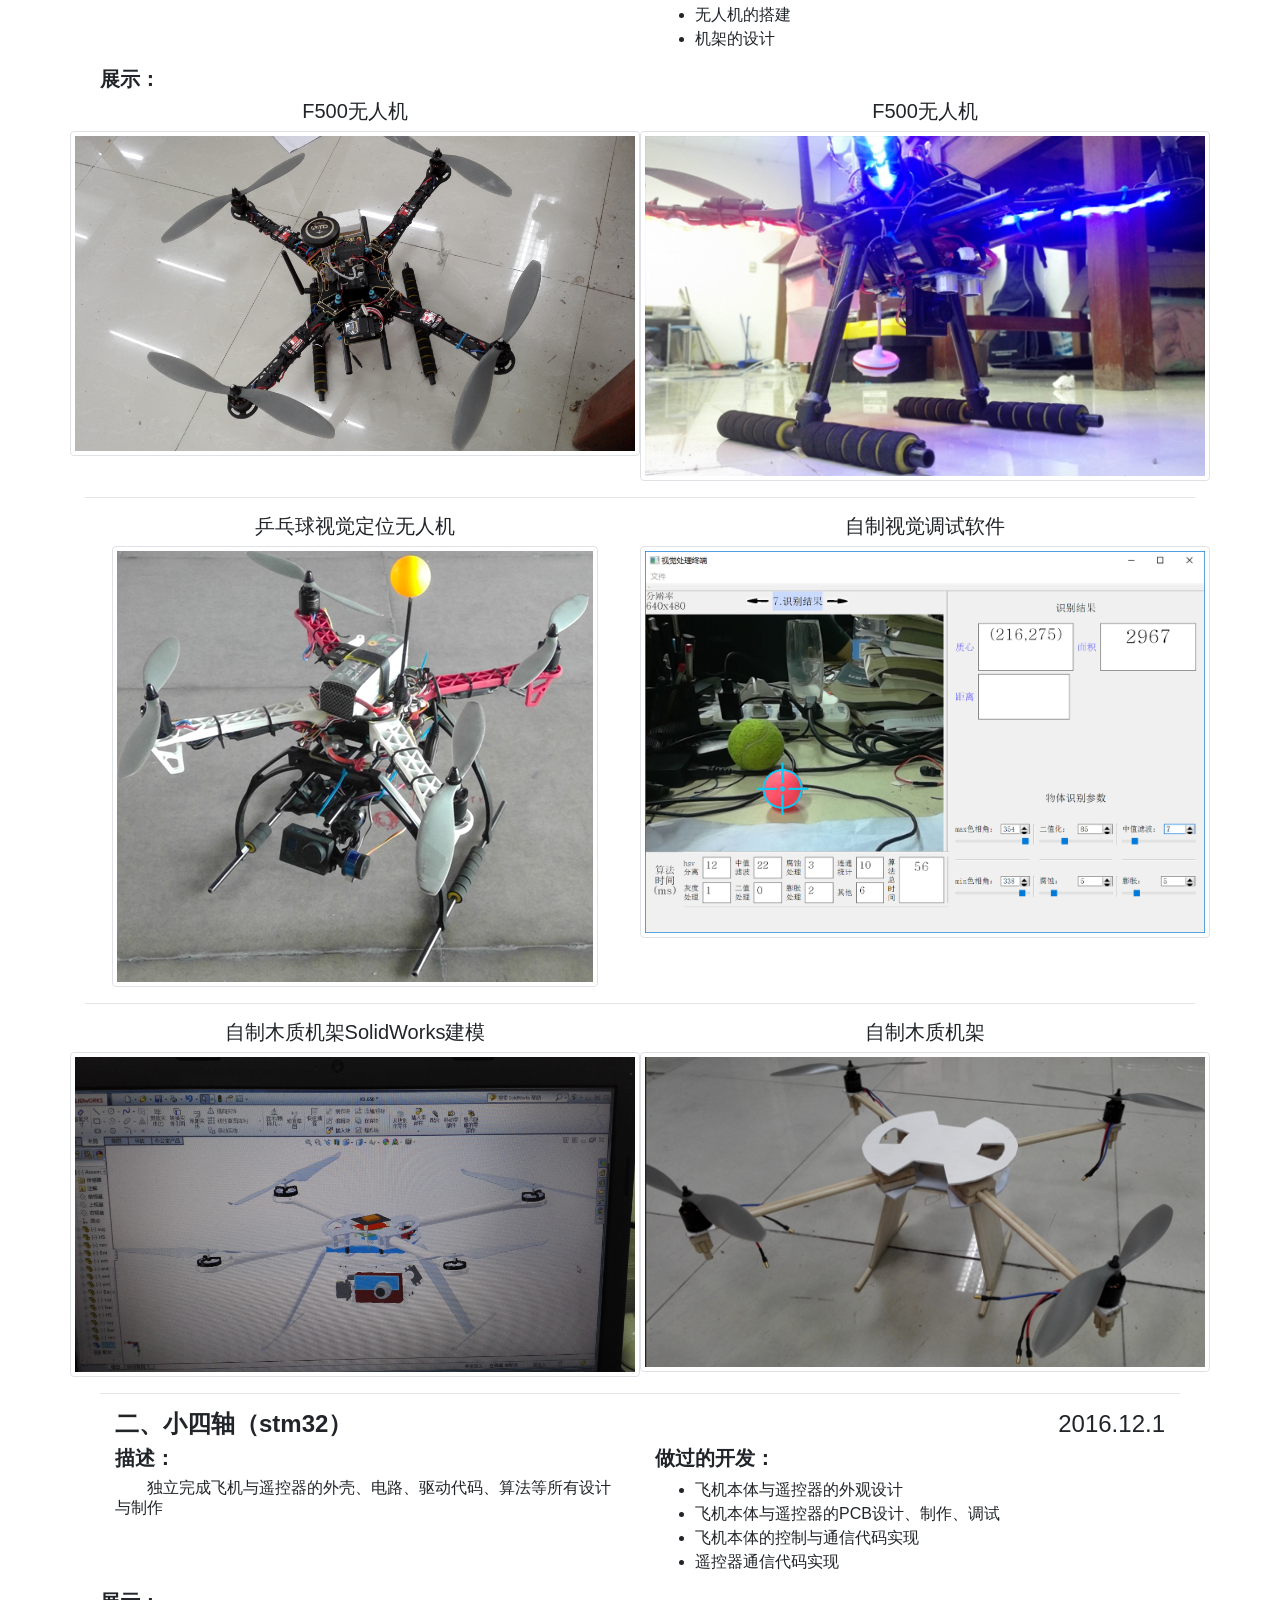
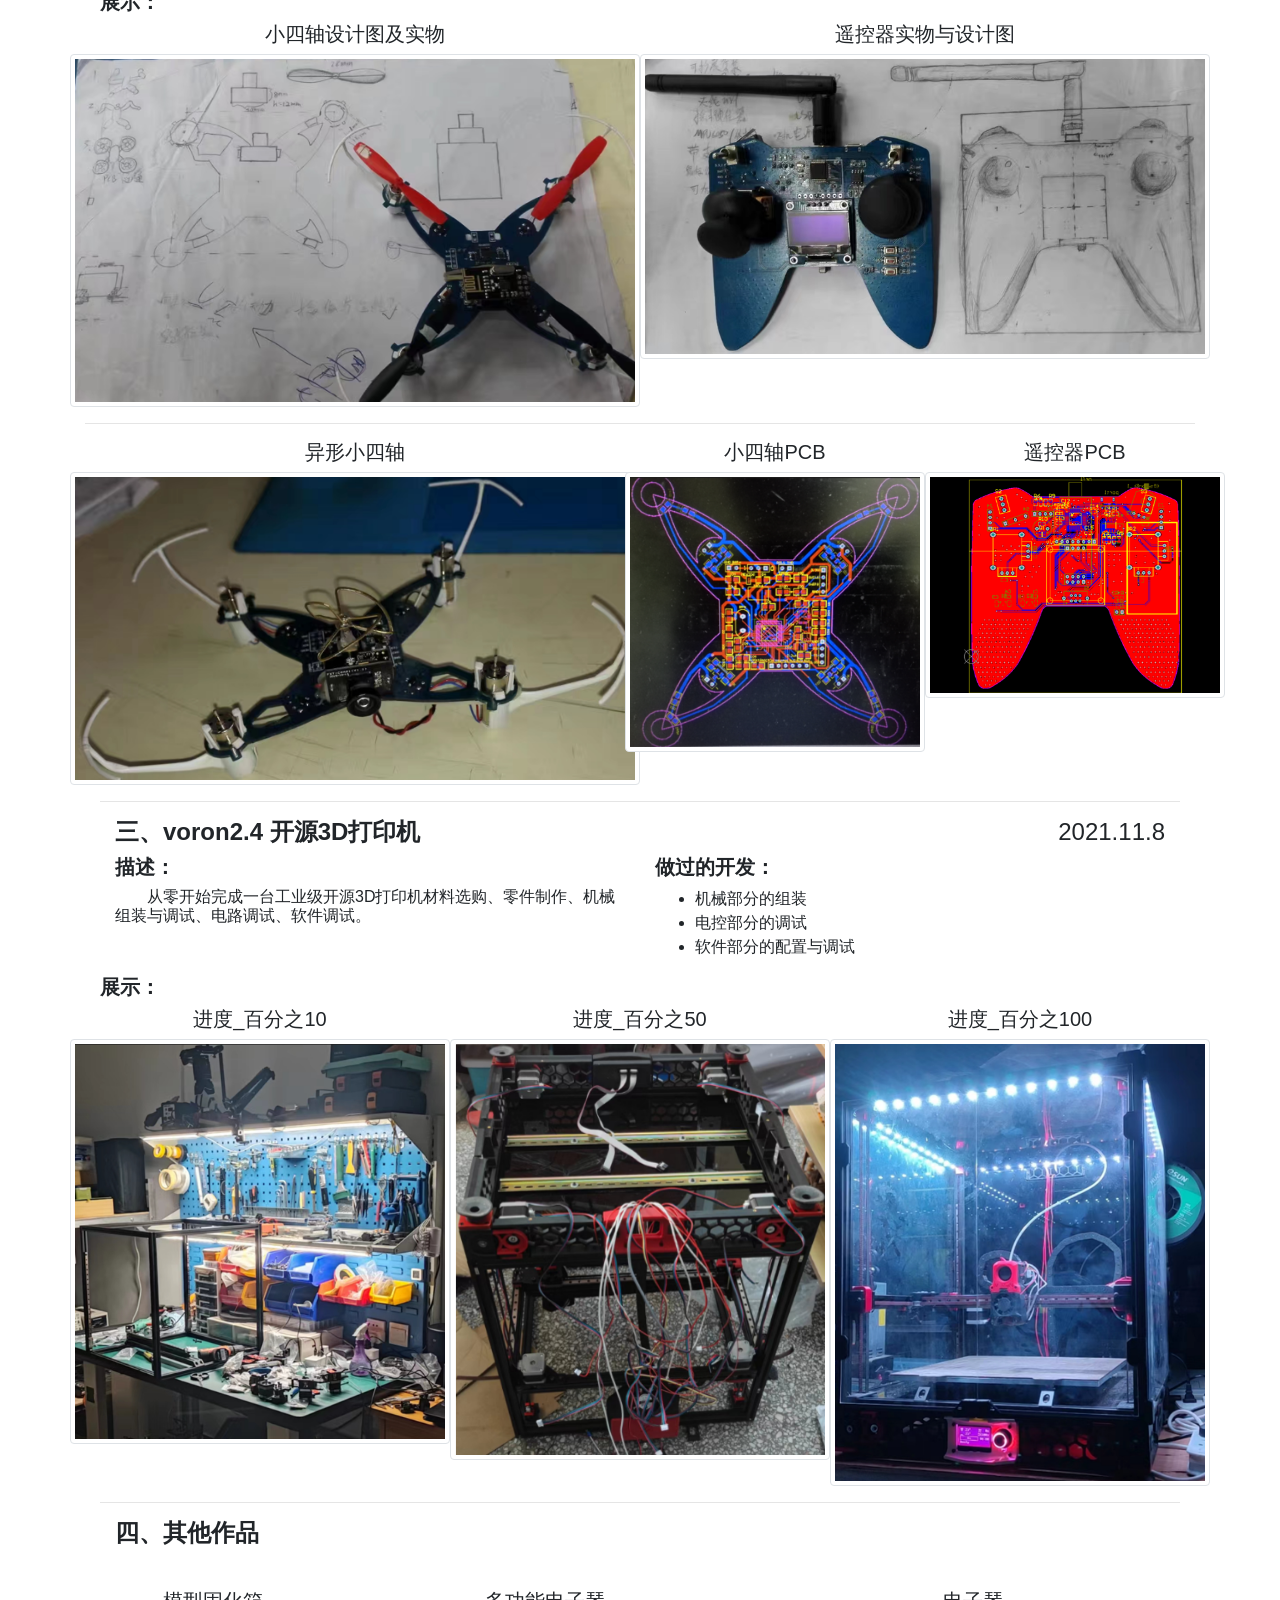
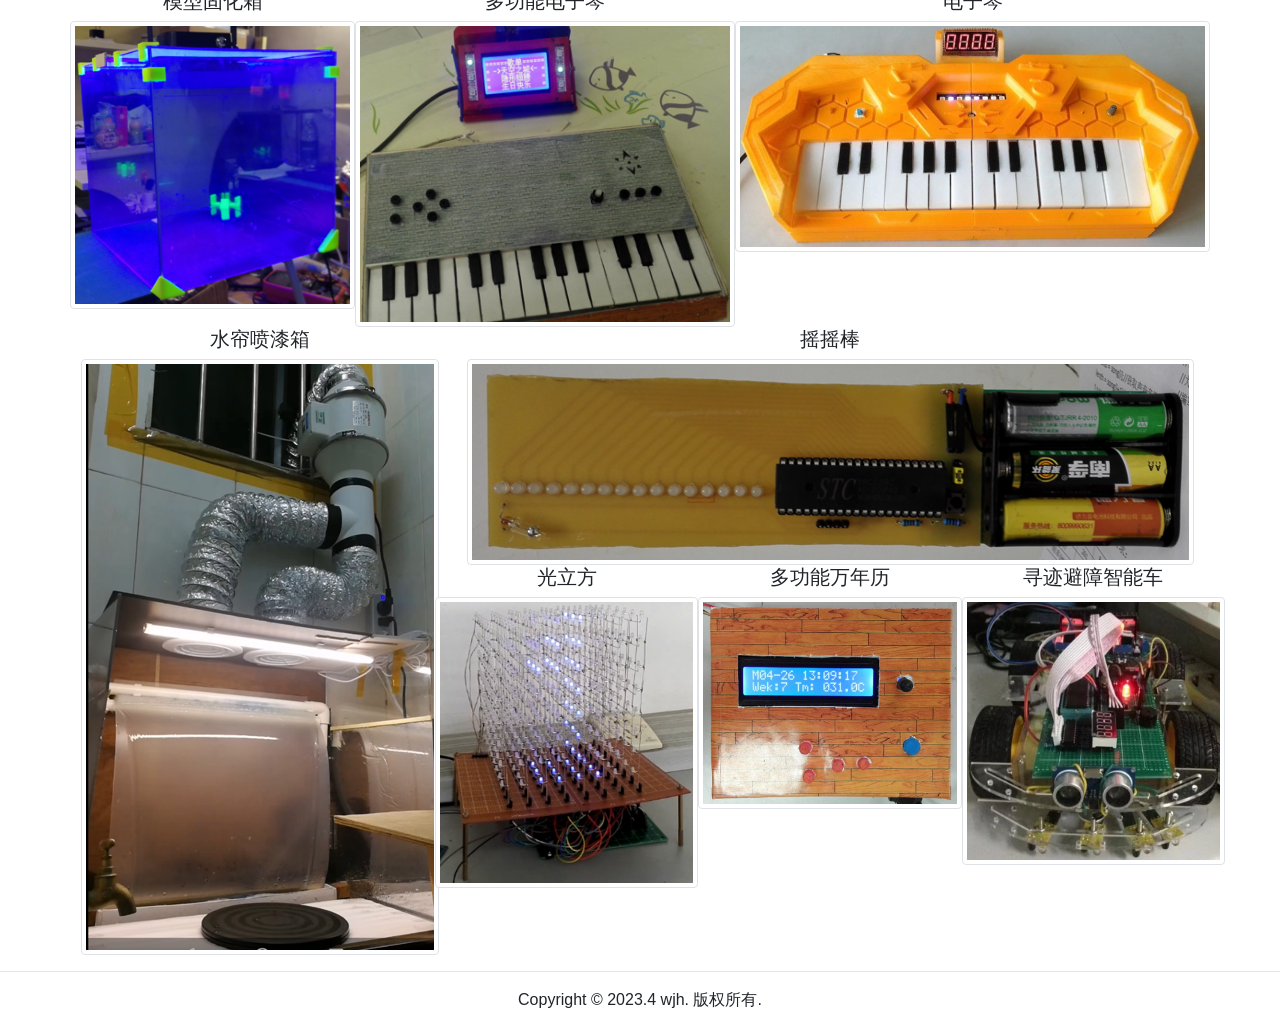
==== commit 69c76383: "修改简介、技能树" ====
--- a/index.html
+++ b/index.html
@@ -87,13 +87,14 @@
           <h5><span class="badge badge-secondary">控制算法工程师</span></h5>
           <h6>
             <ul>
-              <li>有五年的 <strong>工业机械臂</strong> 和 <strong>PMSM</strong> 的控制算法仿真与开发经验、嵌入式开发经验。</li>
-              <li>熟悉 <strong>FOC</strong> 、带前馈的<strong>多级PID</strong>控制。</li>
-              <li>熟悉 <strong>基于模型的算法设计流程</strong>。</li>
+              <li>独立从0研发出<strong>3D打印行业首款款产品化并量产</strong>的伺服步进电驱系统+算法</li>
+              <li>能够独立完成一个<strong>完整的电机控制嵌入式系统的设计、算法开发与仿真、实现</strong></li>
+              <li>5年<strong>工业机械臂电机控制经验</strong>，2年<strong>3D打印行业电机控制经验</strong></li>
+              <li>熟悉 <strong>FOC</strong> 、<strong>非线性PID控制</strong>、<strong>ADRC</strong>、<strong>MBD设计流程</strong>。</li>
               <li>熟悉 <strong>Simulink、matlab、C/C++、python</strong> 等多种编程语言和开发工具。</li>
               <li>熟悉 <strong>stm32、Ti-C2000-DSP、英飞凌XMC</strong>等主控芯片。</li>
               <li>了解机械臂<strong>运动学</strong>、<strong>动力学</strong>，做过机械臂的<strong>末端力控</strong>。</li>
-              <li>了解 <strong>ROS</strong> 和 <strong>gazebo</strong> 的机械臂物理仿真开发流程。</li>
+              <!-- <li>了解 <strong>ROS</strong> 和 <strong>gazebo</strong> 的机械臂物理仿真开发流程。</li> -->
             </ul>
           </h6>
         </div>
@@ -134,7 +135,7 @@
       </div>
       <h6><strong>在校经历：</strong></h6>
       <ul>
-        <li>担任2013届电子协会会长</li>
+        <li>担任2013届电子协会会长。负责无人机技术的研究</li>
       </ul>
       <hr>
     </div>
@@ -157,6 +158,34 @@
         
         <div class="col-2">
           <h5><span class="badge badge-secondary">资深嵌入式工程师（电驱）</span></h5>
+        </div>
+      </div>
+      <h6><strong>工作职责：</strong></h6>
+      <h6>
+        <ul>
+          <li>负责 <strong>工业四轴机械臂、工业六轴机械臂</strong> 等机器人产品的控制算法开发、嵌入式开发。</li>
+          <li>负责 <strong>机械臂异性插件机</strong> 等机器人产品的控制算法开发、嵌入式开发。</li>
+          <li>负责 <strong>直驱电机自动化测试平台、关节测试平台</strong>等量产测试设备的设计方案制定、软件设计开发与产品落地。</li>
+          <li>负责 <strong>XYZ工件尺寸测量平台、 XYZUV电机表磁测试平台</strong> 的控制算法开发、嵌入式开发。</li>
+        </ul>
+      </h6>
+      <hr>
+      <div class="row">
+        <div class="col-7">
+          <h4>鲁班嫡系机器人有限公司</h4>
+        </div>
+        <div class="col-5">
+          <h5 class="text-right"><span aria-hidden="true"></span> 2017.6 - 2022.8</h5>
+        </div>
+      </div>
+      <div class="row">
+        <div class="col-2">
+          <h5><span class="badge badge-secondary">控制组</span></h5>
+        </div>
+        <!--                  &ensp;-->
+        
+        <div class="col-2">
+          <h5><span class="badge badge-secondary">自动化系统主管</span></h5>
         </div>
       </div>
       <h6><strong>工作职责：</strong></h6>
@@ -169,34 +198,6 @@
         </ul>
       </h6>
       <hr>
-      <div class="row">
-        <div class="col-7">
-          <h4>鲁班嫡系机器人有限公司</h4>
-        </div>
-        <div class="col-5">
-          <h5 class="text-right"><span aria-hidden="true"></span> 2017.6 - 2022.8</h5>
-        </div>
-      </div>
-      <div class="row">
-        <div class="col-2">
-          <h5><span class="badge badge-secondary">控制组</span></h5>
-        </div>
-        <!--                  &ensp;-->
-        
-        <div class="col-2">
-          <h5><span class="badge badge-secondary">自动化系统主管</span></h5>
-        </div>
-      </div>
-      <h6><strong>工作职责：</strong></h6>
-      <h6>
-        <ul>
-          <li>负责 <strong>工业四轴机械臂、工业六轴机械臂</strong> 等机器人产品的控制算法开发、嵌入式开发。</li>
-          <li>负责 <strong>机械臂异性插件机</strong> 等机器人产品的控制算法开发、控制参数整定、嵌入式开发、现场支持。</li>
-          <li>负责 <strong>直驱电机自动化测试平台、关节测试平台</strong>等量产测试设备的设计方案制定、软件设计开发与产品落地、现场支持。</li>
-          <li>负责 <strong>XYZ工件尺寸测量平台、 XYZUV电机表磁测试平台</strong> 的控制算法开发、嵌入式开发。</li>
-        </ul>
-      </h6>
-      <hr>
     </div>
   </div>
   <!--  <hr>-->
@@ -208,19 +209,23 @@
         <h5 class="text-center">控制领域技能</h5>
         <div class="progress mt-4">
           <div class="progress-bar bg-success" role="progressbar" aria-valuenow="30" aria-valuemin="0" aria-valuemax="100"
-          style="width: 90%"> &emsp;熟悉&ensp;基于模型的算法设计流程</div>
-        </div>
-        <div class="progress mt-4">
-          <div class="progress-bar bg-success" role="progressbar" aria-valuenow="80" aria-valuemin="0" aria-valuemax="100"
-          style="width: 90%"> &emsp;熟悉&ensp;多级PID控制（带前馈）</div>
-        </div>
-        <div class="progress mt-4">
-          <div class="progress-bar bg-success" role="progressbar" aria-valuenow="80" aria-valuemin="0" aria-valuemax="100"
-          style="width: 90%"> &emsp;熟悉&ensp;FOC驱动算法</div>
-        </div>
-        <div class="progress mt-4">
-          <div class="progress-bar bg-success" role="progressbar" aria-valuenow="80" aria-valuemin="0" aria-valuemax="100"
-          style="width: 80%"> &emsp;熟悉&ensp;【轨迹规划】七段式S曲线</div>
+          style="width: 90%"> &emsp;熟悉&ensp;MBD开发流程</div>
+        </div>
+        <div class="progress mt-4">
+          <div class="progress-bar bg-success" role="progressbar" aria-valuenow="80" aria-valuemin="0" aria-valuemax="100"
+          style="width: 90%"> &emsp;熟悉&ensp;非线性PID、ADRC</div>
+        </div>
+        <div class="progress mt-4">
+          <div class="progress-bar bg-success" role="progressbar" aria-valuenow="80" aria-valuemin="0" aria-valuemax="100"
+          style="width: 90%"> &emsp;熟悉&ensp;FOC、SVPWM</div>
+        </div>
+        <div class="progress mt-4">
+          <div class="progress-bar bg-success" role="progressbar" aria-valuenow="80" aria-valuemin="0" aria-valuemax="100"
+          style="width: 80%"> &emsp;熟悉&ensp;弱磁控制、MTPA</div>
+        </div>
+        <div class="progress mt-4">
+          <div class="progress-bar bg-success" role="progressbar" aria-valuenow="80" aria-valuemin="0" aria-valuemax="100"
+          style="width: 80%"> &emsp;熟悉&ensp;【轨迹规划】S曲线、梯形曲线</div>
         </div>
         <div class="progress mt-4">
           <div class="progress-bar bg-success" role="progressbar" aria-valuenow="80" aria-valuemin="0" aria-valuemax="100"
@@ -252,7 +257,7 @@
         <h5 class="text-center">嵌入式技能</h5>
         <div class="progress mt-4">
           <div class="progress-bar bg-success" role="progressbar" aria-valuenow="85" aria-valuemin="0" aria-valuemax="100"
-          style="width: 90%"> &emsp;熟悉&ensp;【电机驱动及控制】PMSM</div>
+          style="width: 90%"> &emsp;熟悉&ensp;【电机控制】PMSM、伺服步进</div>
         </div>
         <div class="progress mt-4">
           <div class="progress-bar bg-success" role="progressbar" aria-valuenow="80" aria-valuemin="0" aria-valuemax="100"
@@ -260,11 +265,11 @@
         </div>
         <div class="progress mt-4">
           <div class="progress-bar bg-success" role="progressbar" aria-valuenow="80" aria-valuemin="0" aria-valuemax="100"
-          style="width: 90%"> &emsp;熟悉&ensp;【单片机】stm32系列</div>
-        </div>
-        <div class="progress mt-4">
-          <div class="progress-bar bg-success" role="progressbar" aria-valuenow="80" aria-valuemin="0" aria-valuemax="100"
-          style="width: 80%"> &emsp;熟悉&ensp;【单片机】英飞凌XMC系列</div>
+          style="width: 90%"> &emsp;熟悉&ensp;【单片机】stm32、ch32等系列</div>
+        </div>
+        <div class="progress mt-4">
+          <div class="progress-bar bg-success" role="progressbar" aria-valuenow="80" aria-valuemin="0" aria-valuemax="100"
+          style="width: 80%"> &emsp;熟悉&ensp;RISC-V先楫HPM6284</div>
         </div>
         <div class="progress mt-4">
           <div class="progress-bar bg-success" role="progressbar" aria-valuenow="80" aria-valuemin="0" aria-valuemax="100"
@@ -334,7 +339,7 @@
         </div>
         <div class="progress mt-4">
           <div class="progress-bar bg-success" role="progressbar" aria-valuenow="80" aria-valuemin="0" aria-valuemax="100"
-          style="width: 80%"> &emsp;熟悉&ensp;PCB制作</div>
+          style="width: 80%"> &emsp;熟悉&ensp;AltiumDesigner</div>
         </div>
         <div class="progress mt-4">
           <div class="progress-bar bg-success" role="progressbar" aria-valuenow="80" aria-valuemin="0" aria-valuemax="100"
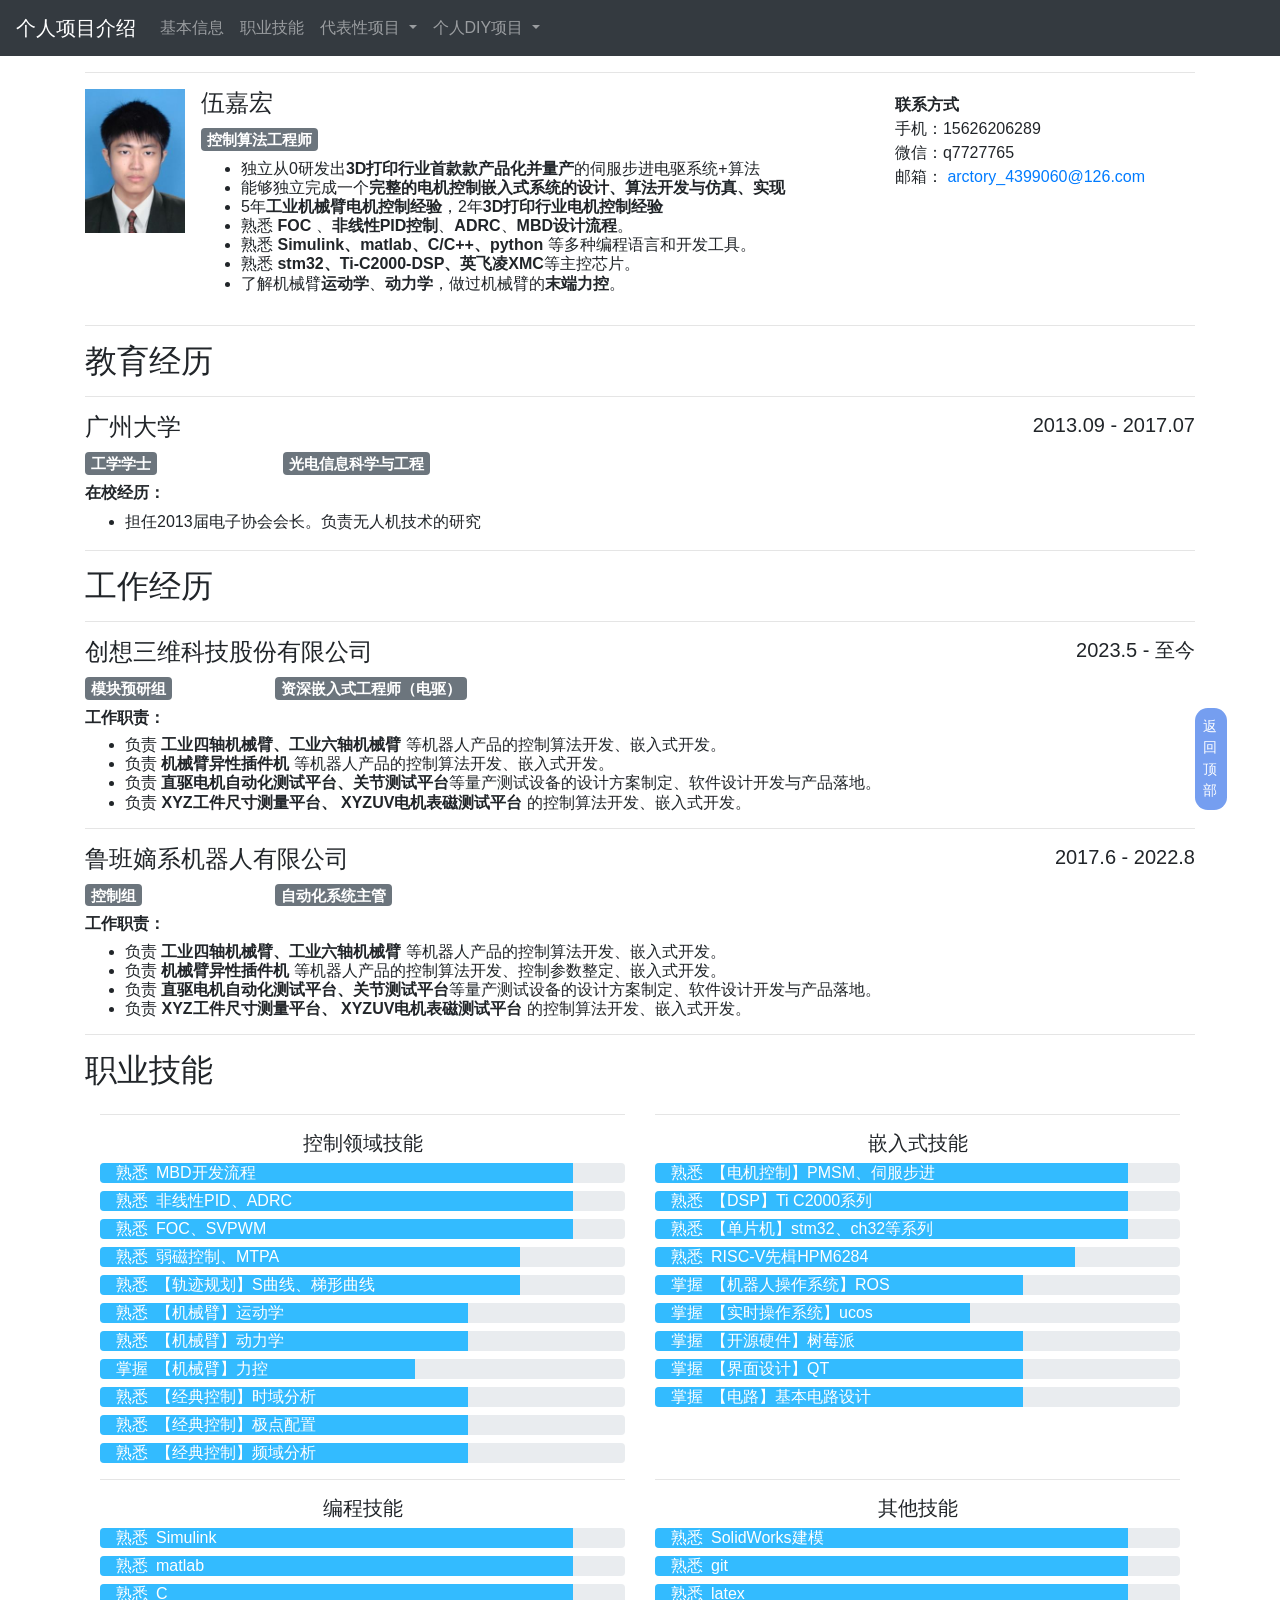
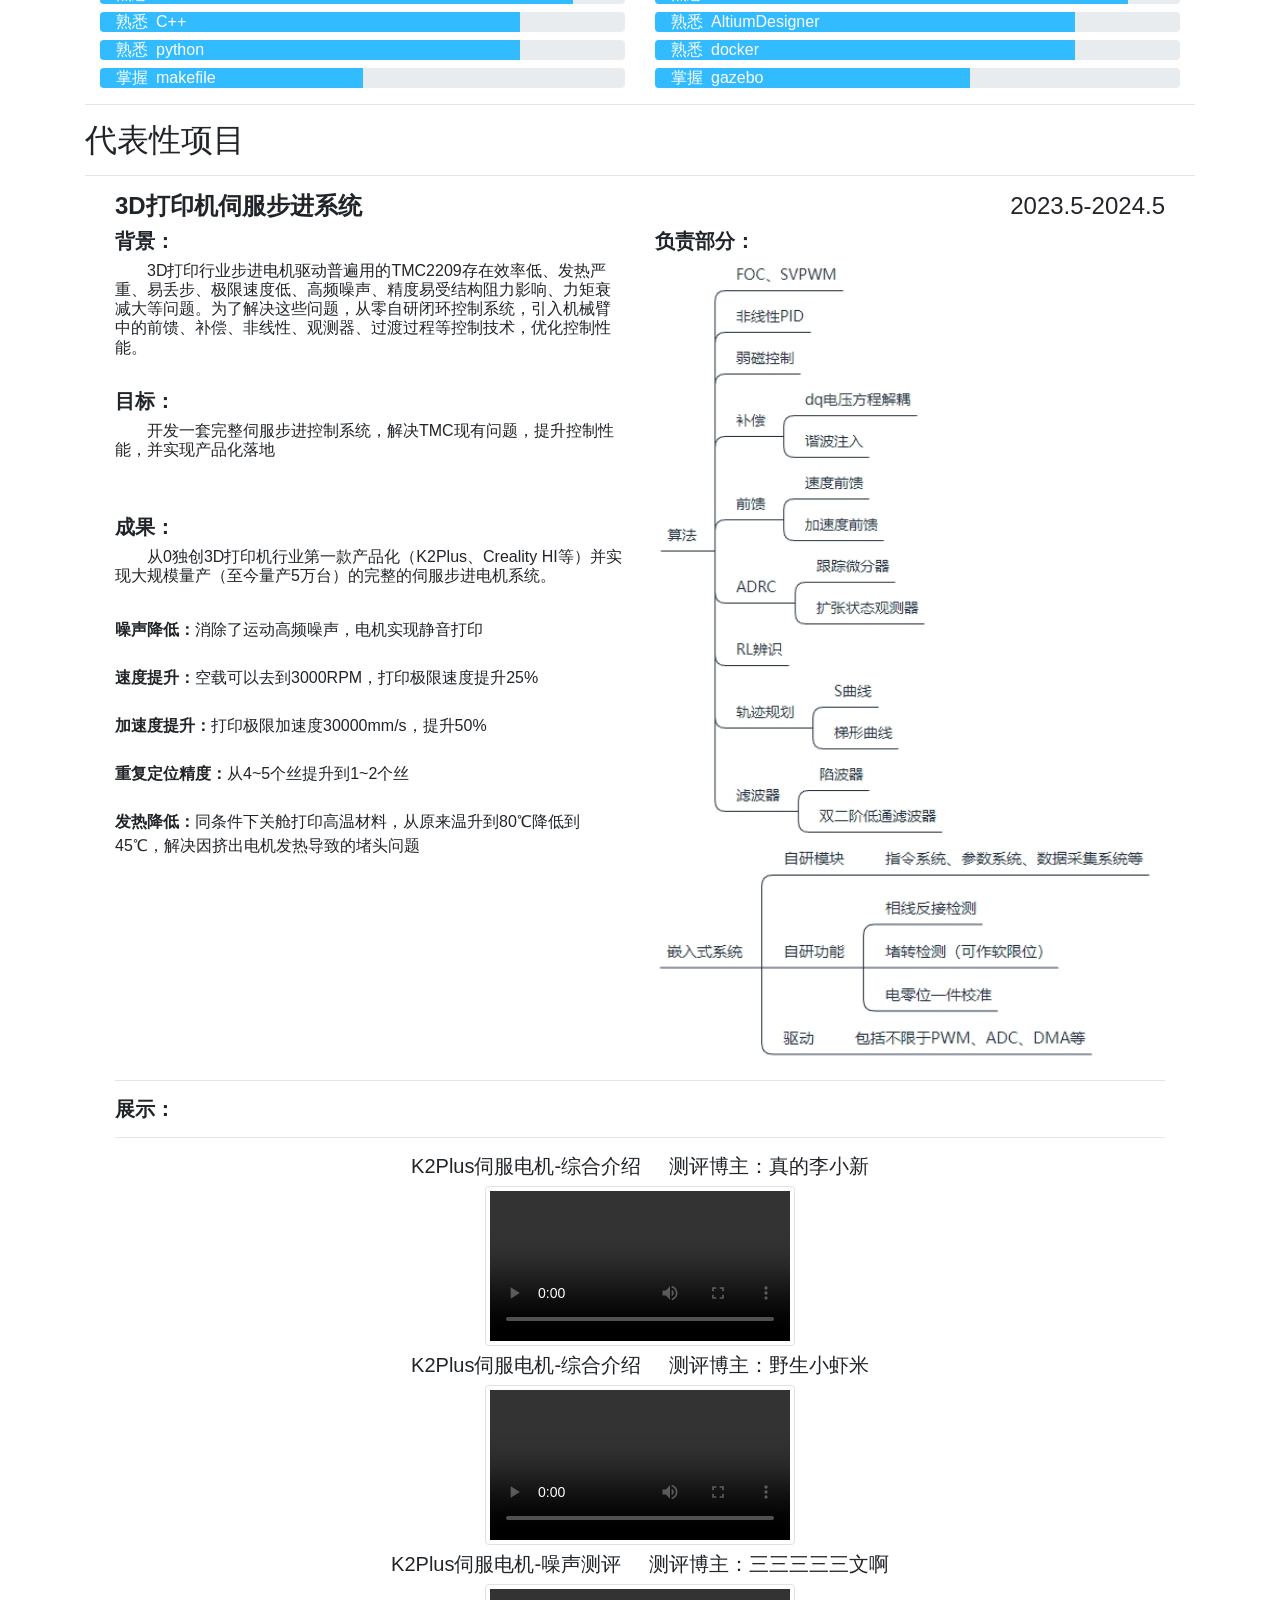
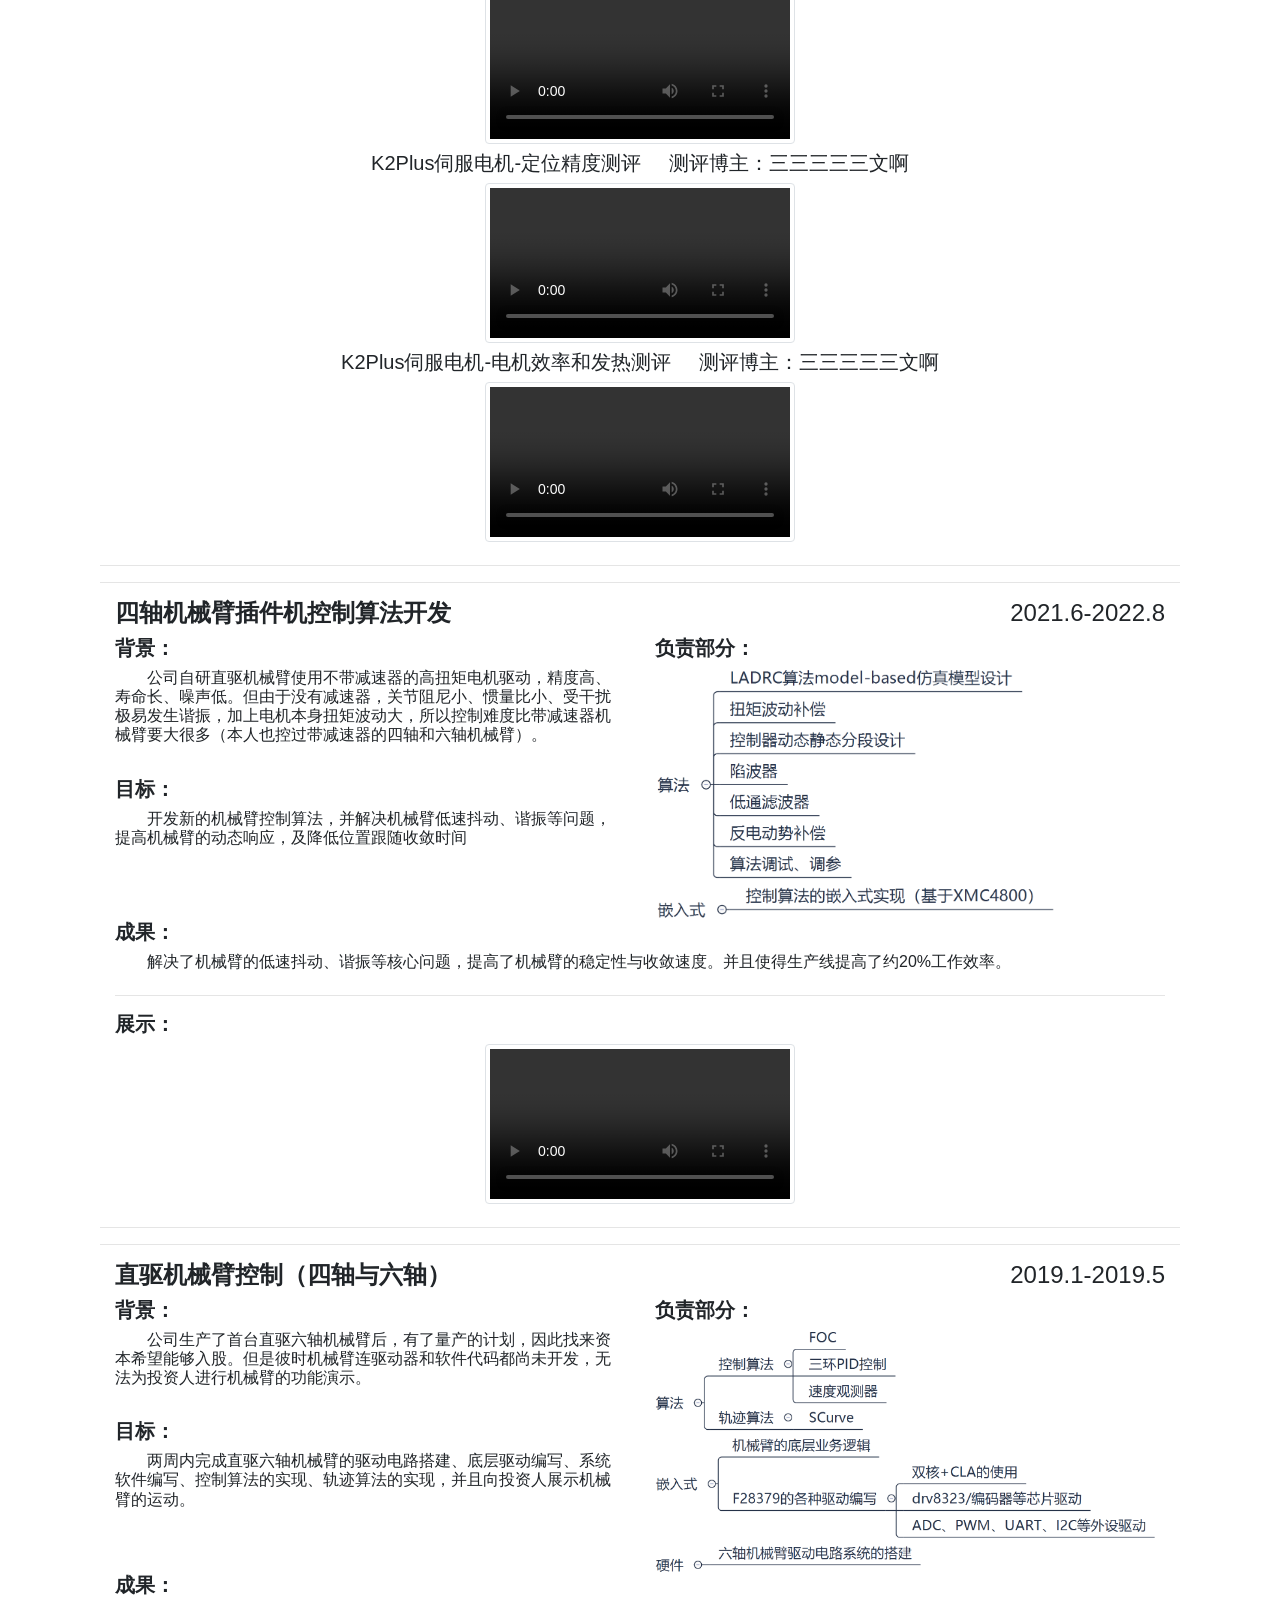
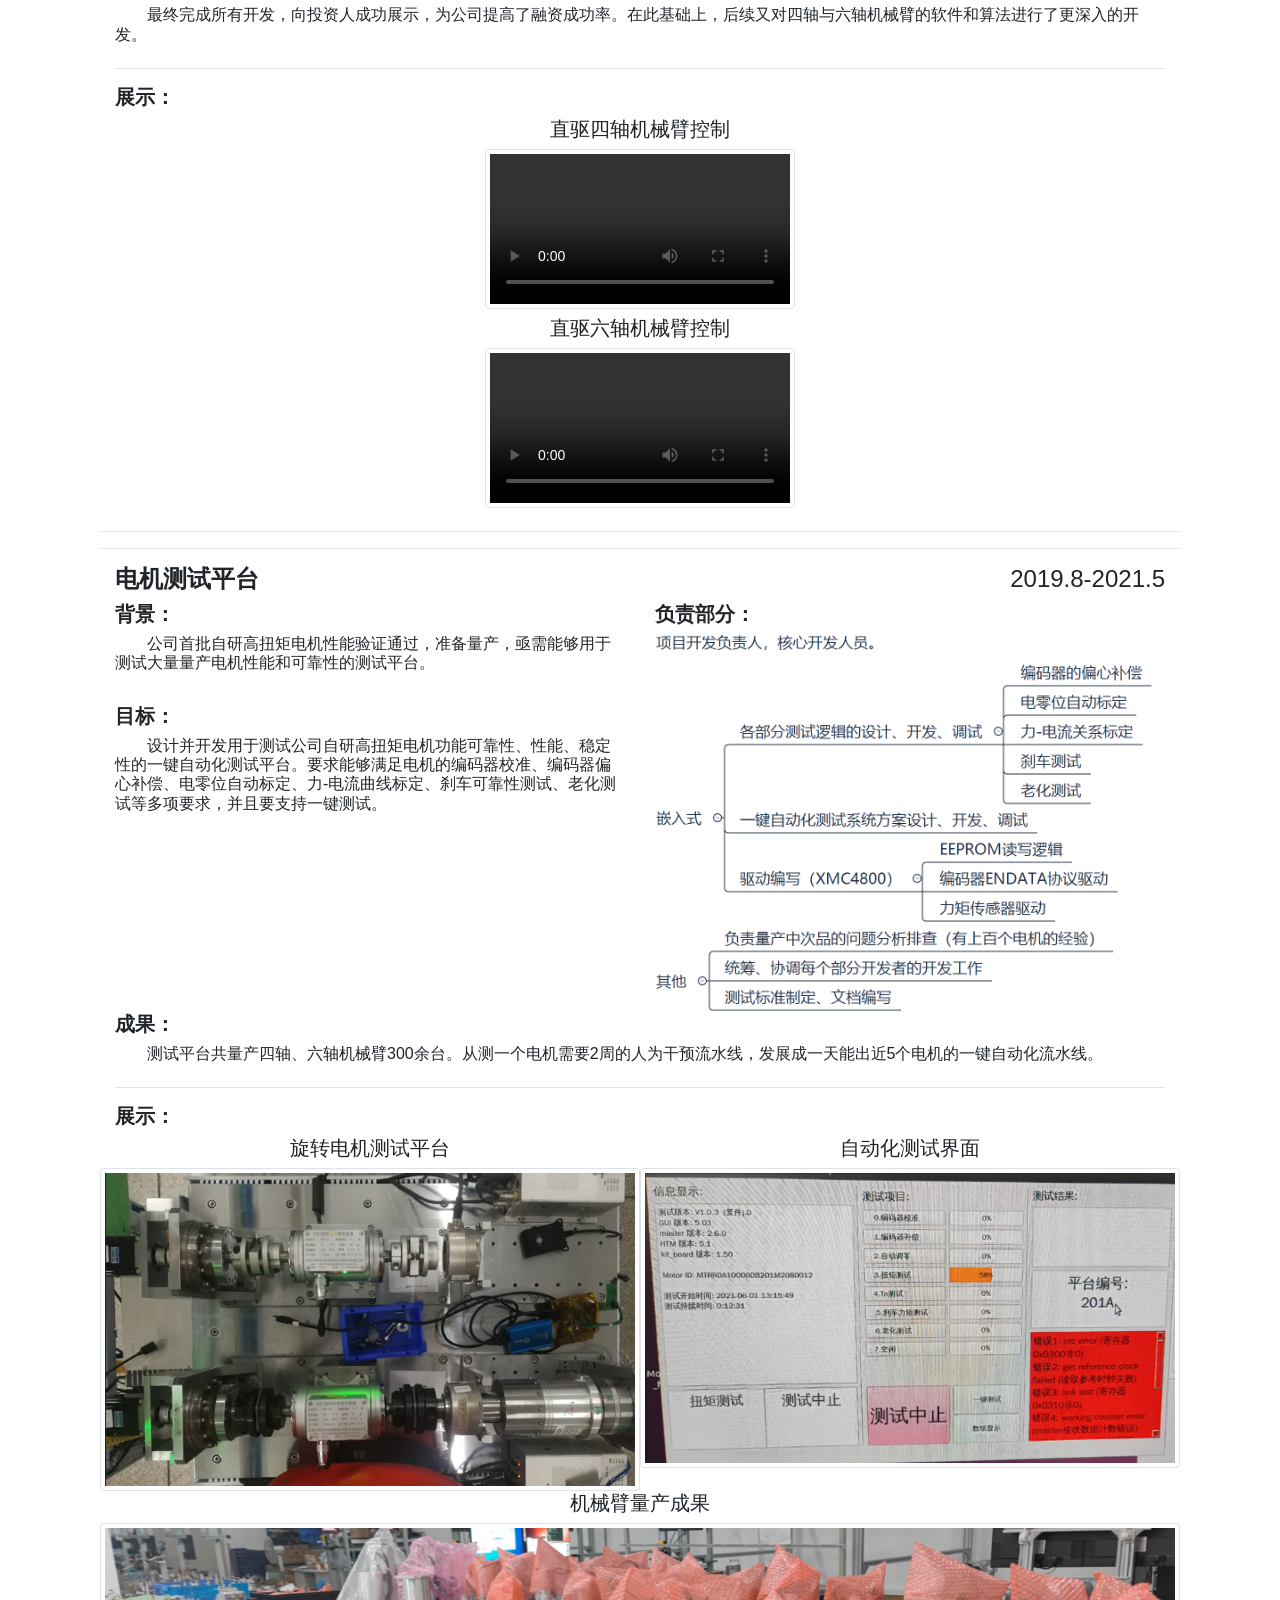
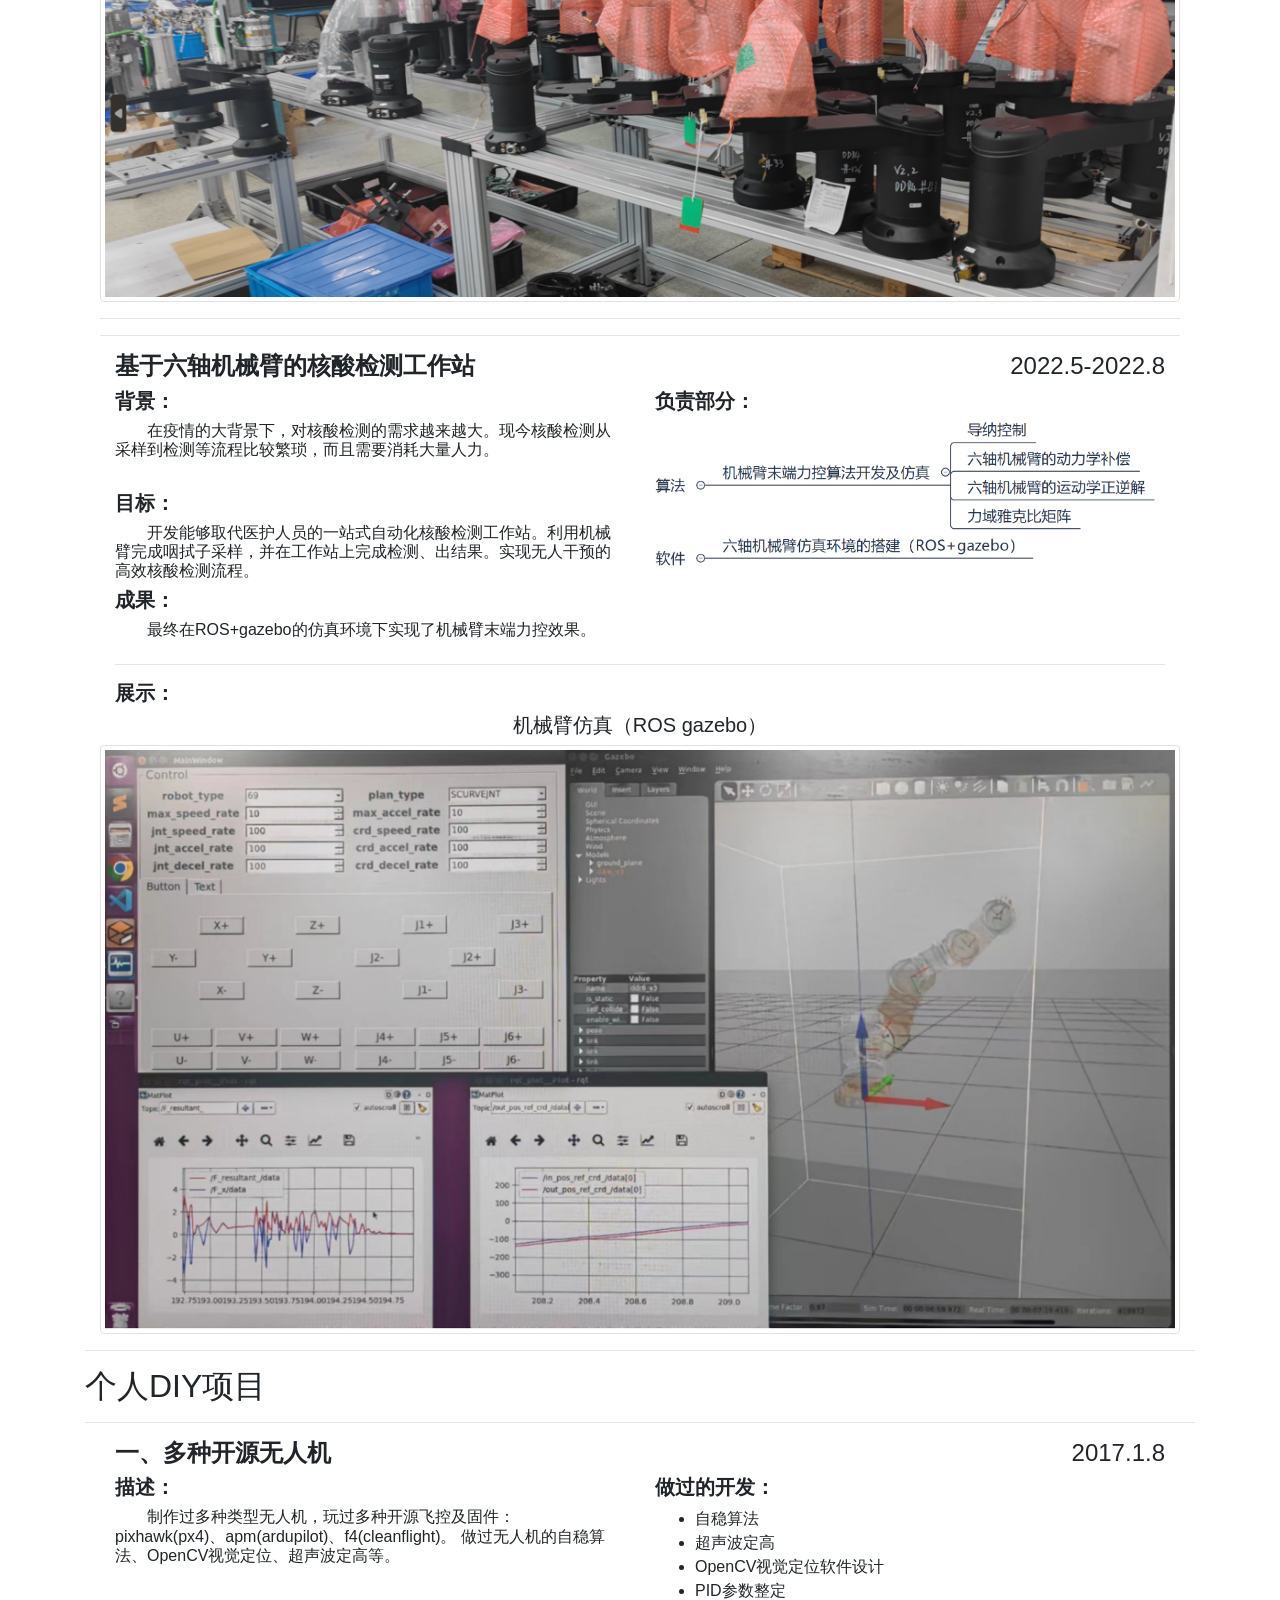
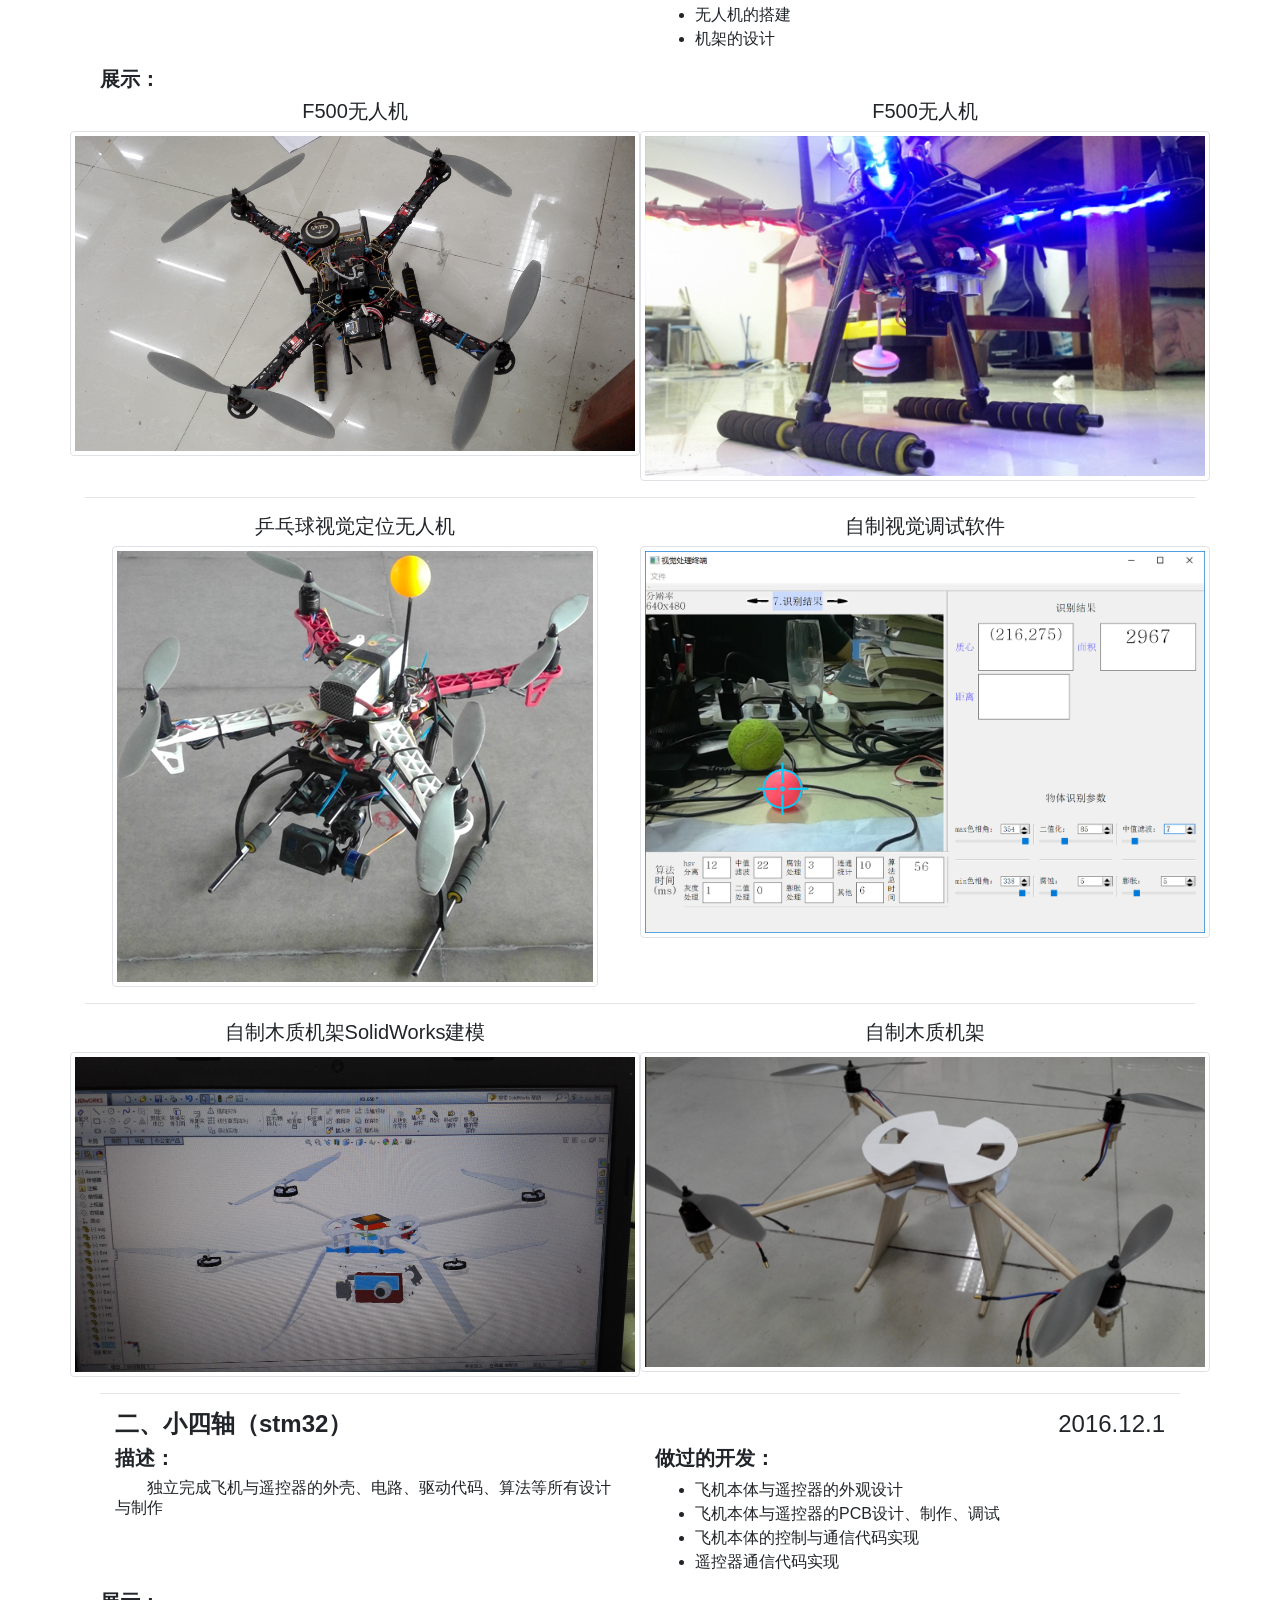
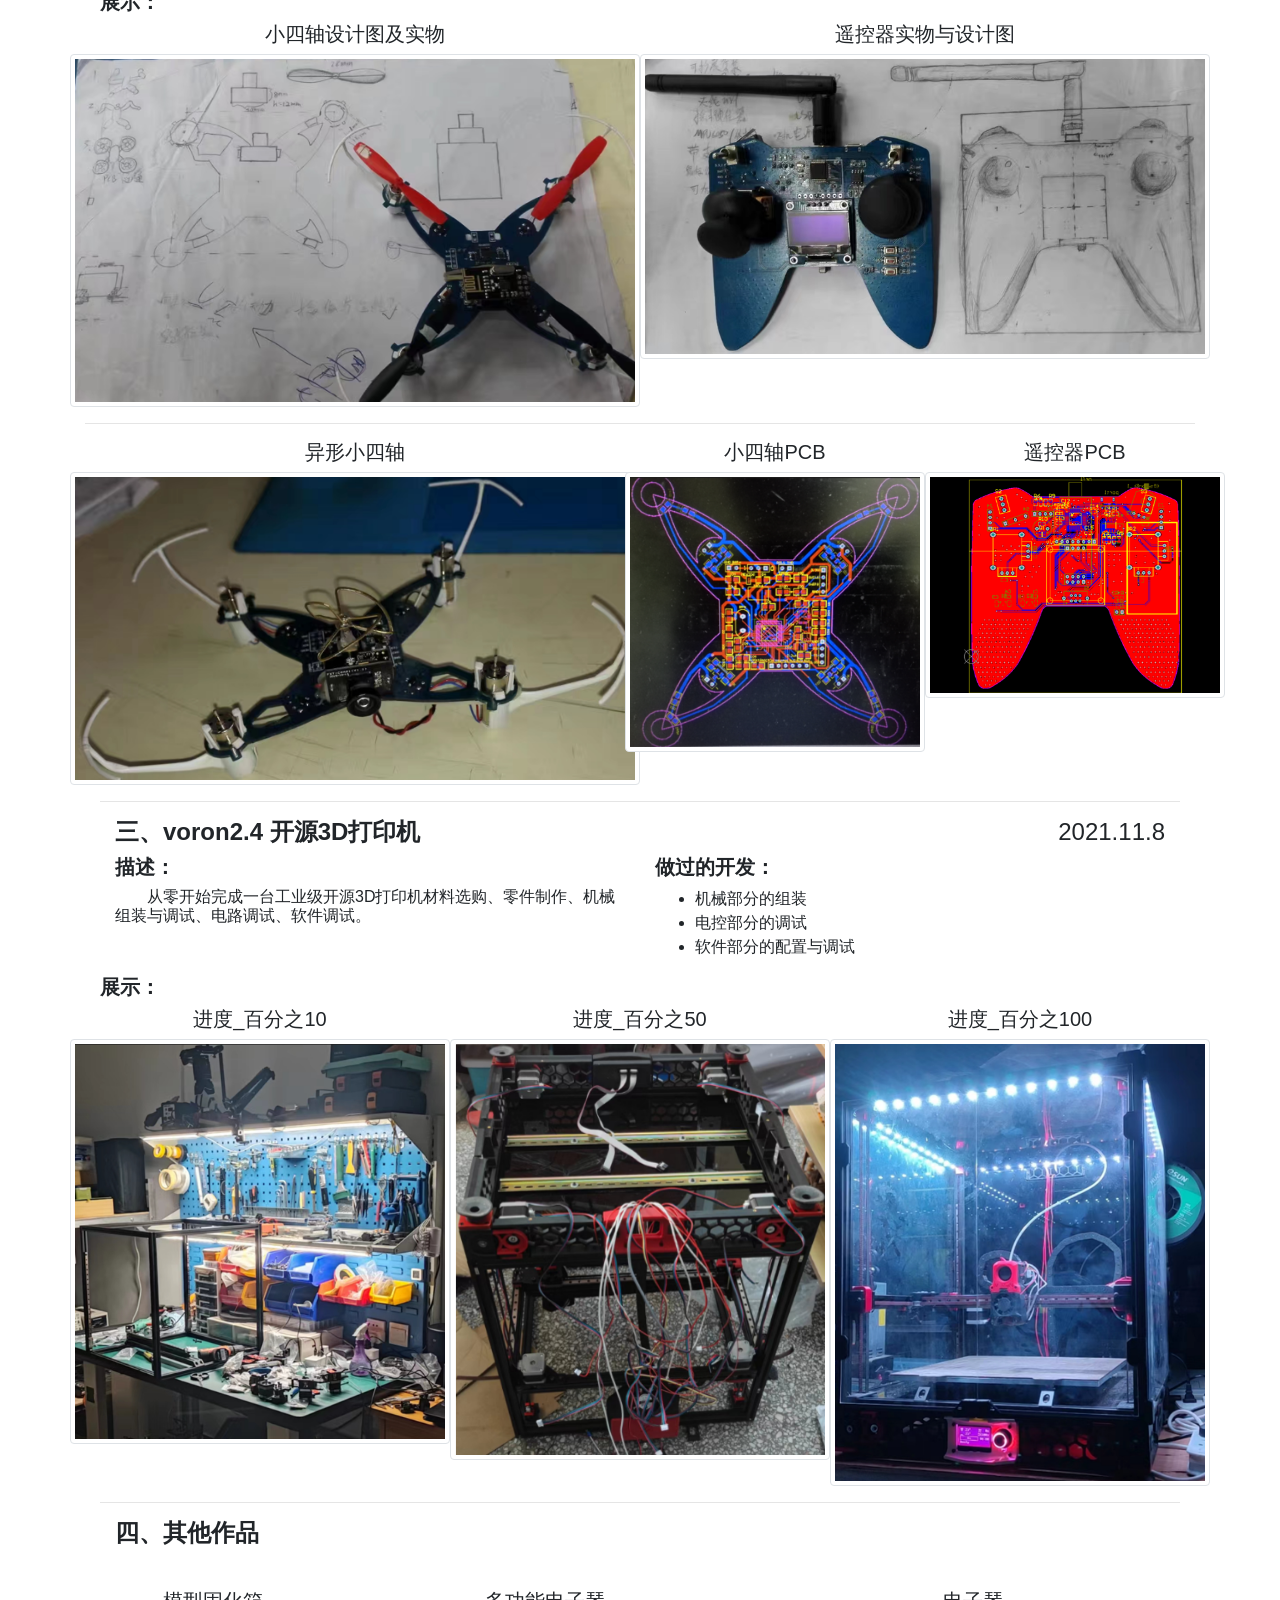
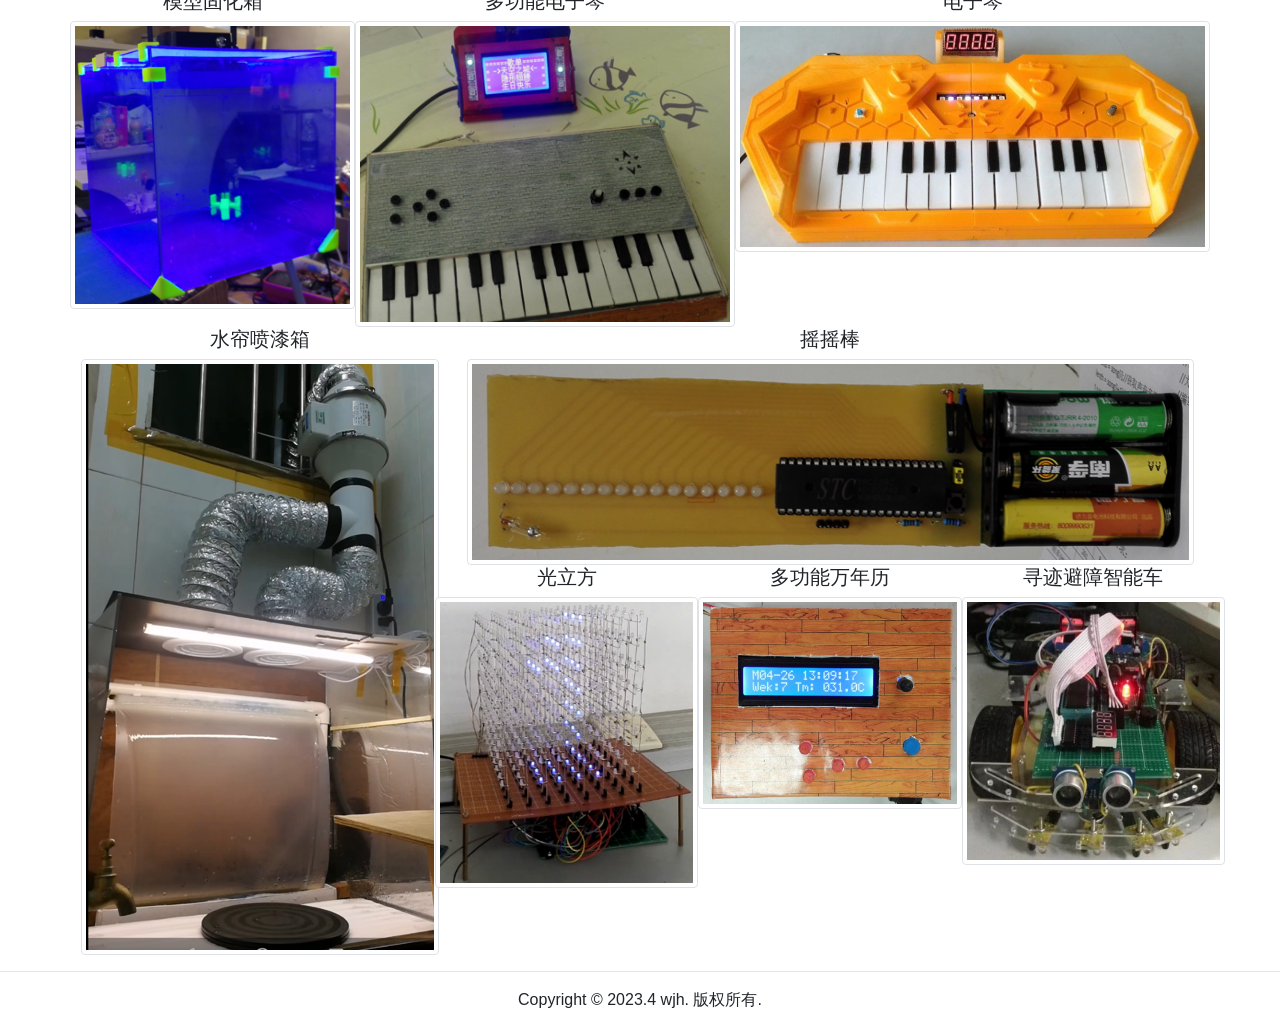
==== commit 4d922ae0: "小改工作职责" ====
--- a/index.html
+++ b/index.html
@@ -192,8 +192,8 @@
       <h6>
         <ul>
           <li>负责 <strong>工业四轴机械臂、工业六轴机械臂</strong> 等机器人产品的控制算法开发、嵌入式开发。</li>
-          <li>负责 <strong>机械臂异性插件机</strong> 等机器人产品的控制算法开发、控制参数整定、嵌入式开发、现场支持。</li>
-          <li>负责 <strong>直驱电机自动化测试平台、关节测试平台</strong>等量产测试设备的设计方案制定、软件设计开发与产品落地、现场支持。</li>
+          <li>负责 <strong>机械臂异性插件机</strong> 等机器人产品的控制算法开发、控制参数整定、嵌入式开发。</li>
+          <li>负责 <strong>直驱电机自动化测试平台、关节测试平台</strong>等量产测试设备的设计方案制定、软件设计开发与产品落地。</li>
           <li>负责 <strong>XYZ工件尺寸测量平台、 XYZUV电机表磁测试平台</strong> 的控制算法开发、嵌入式开发。</li>
         </ul>
       </h6>
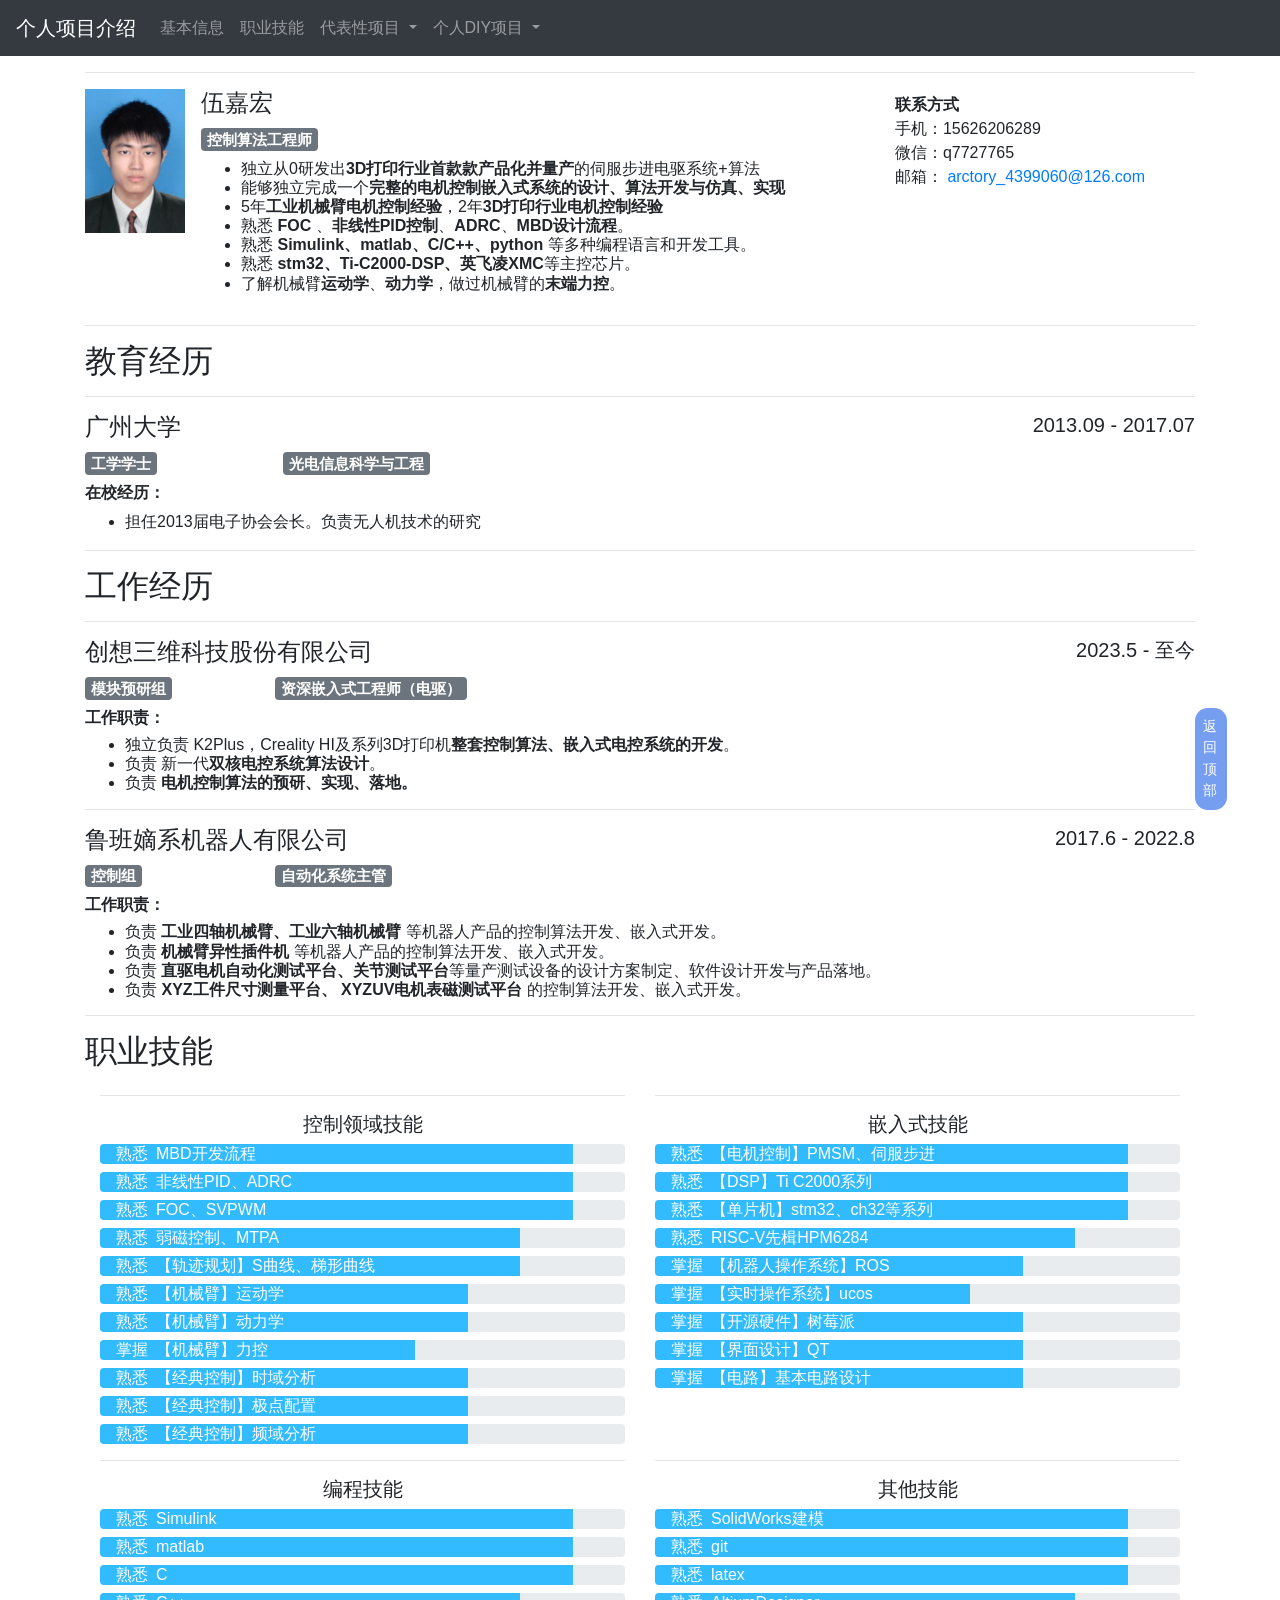
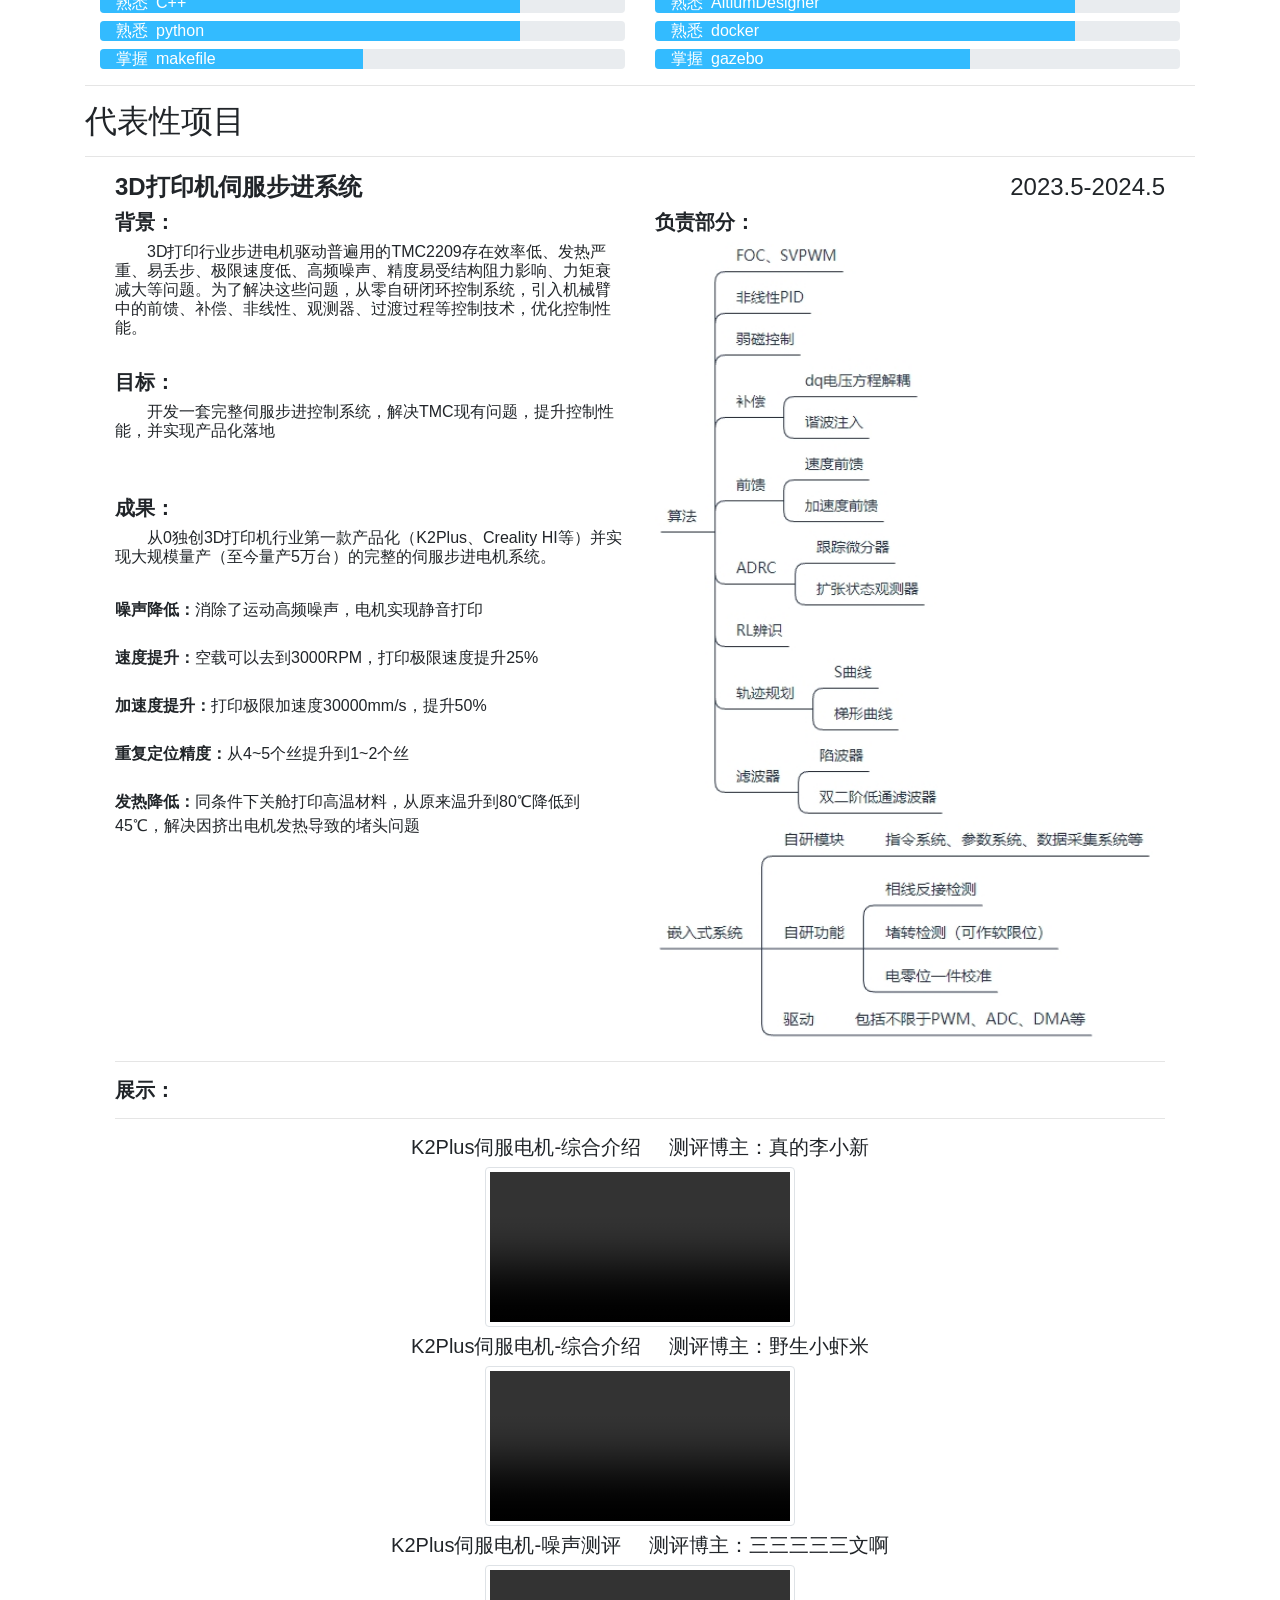
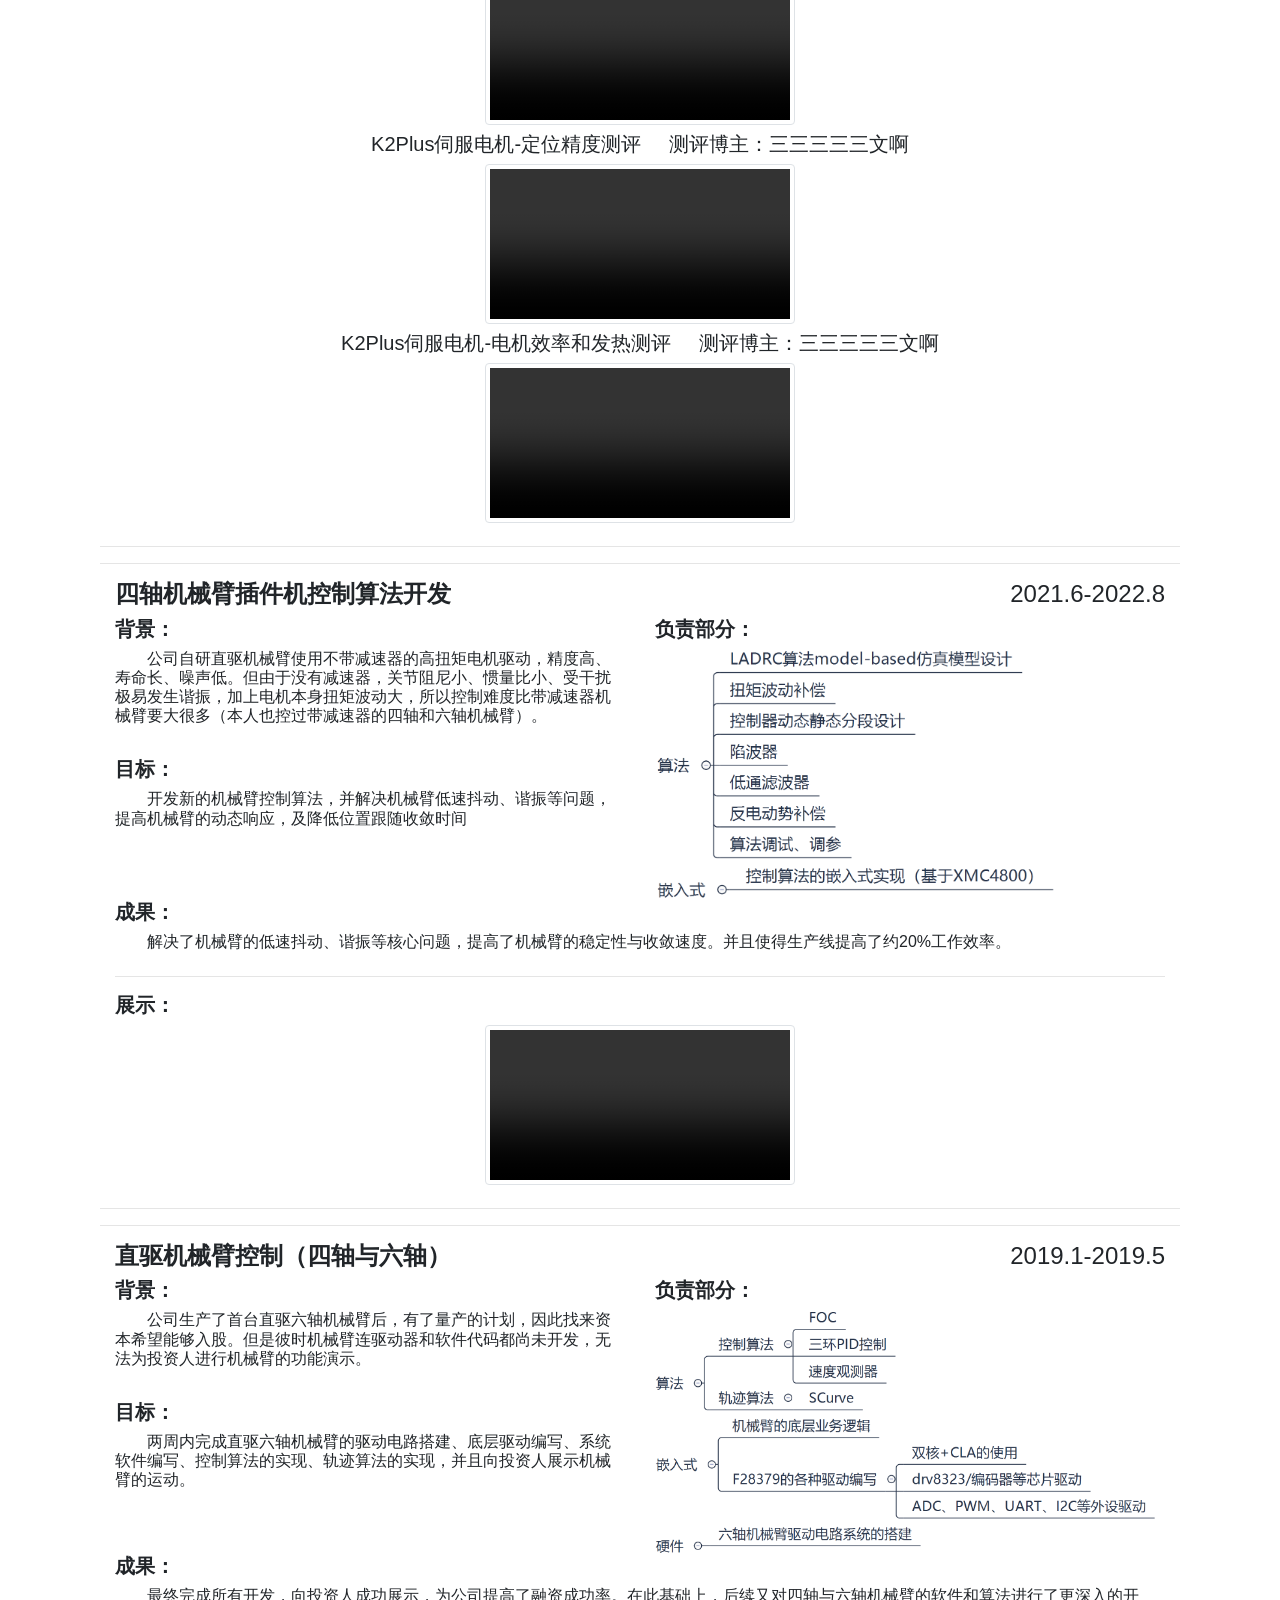
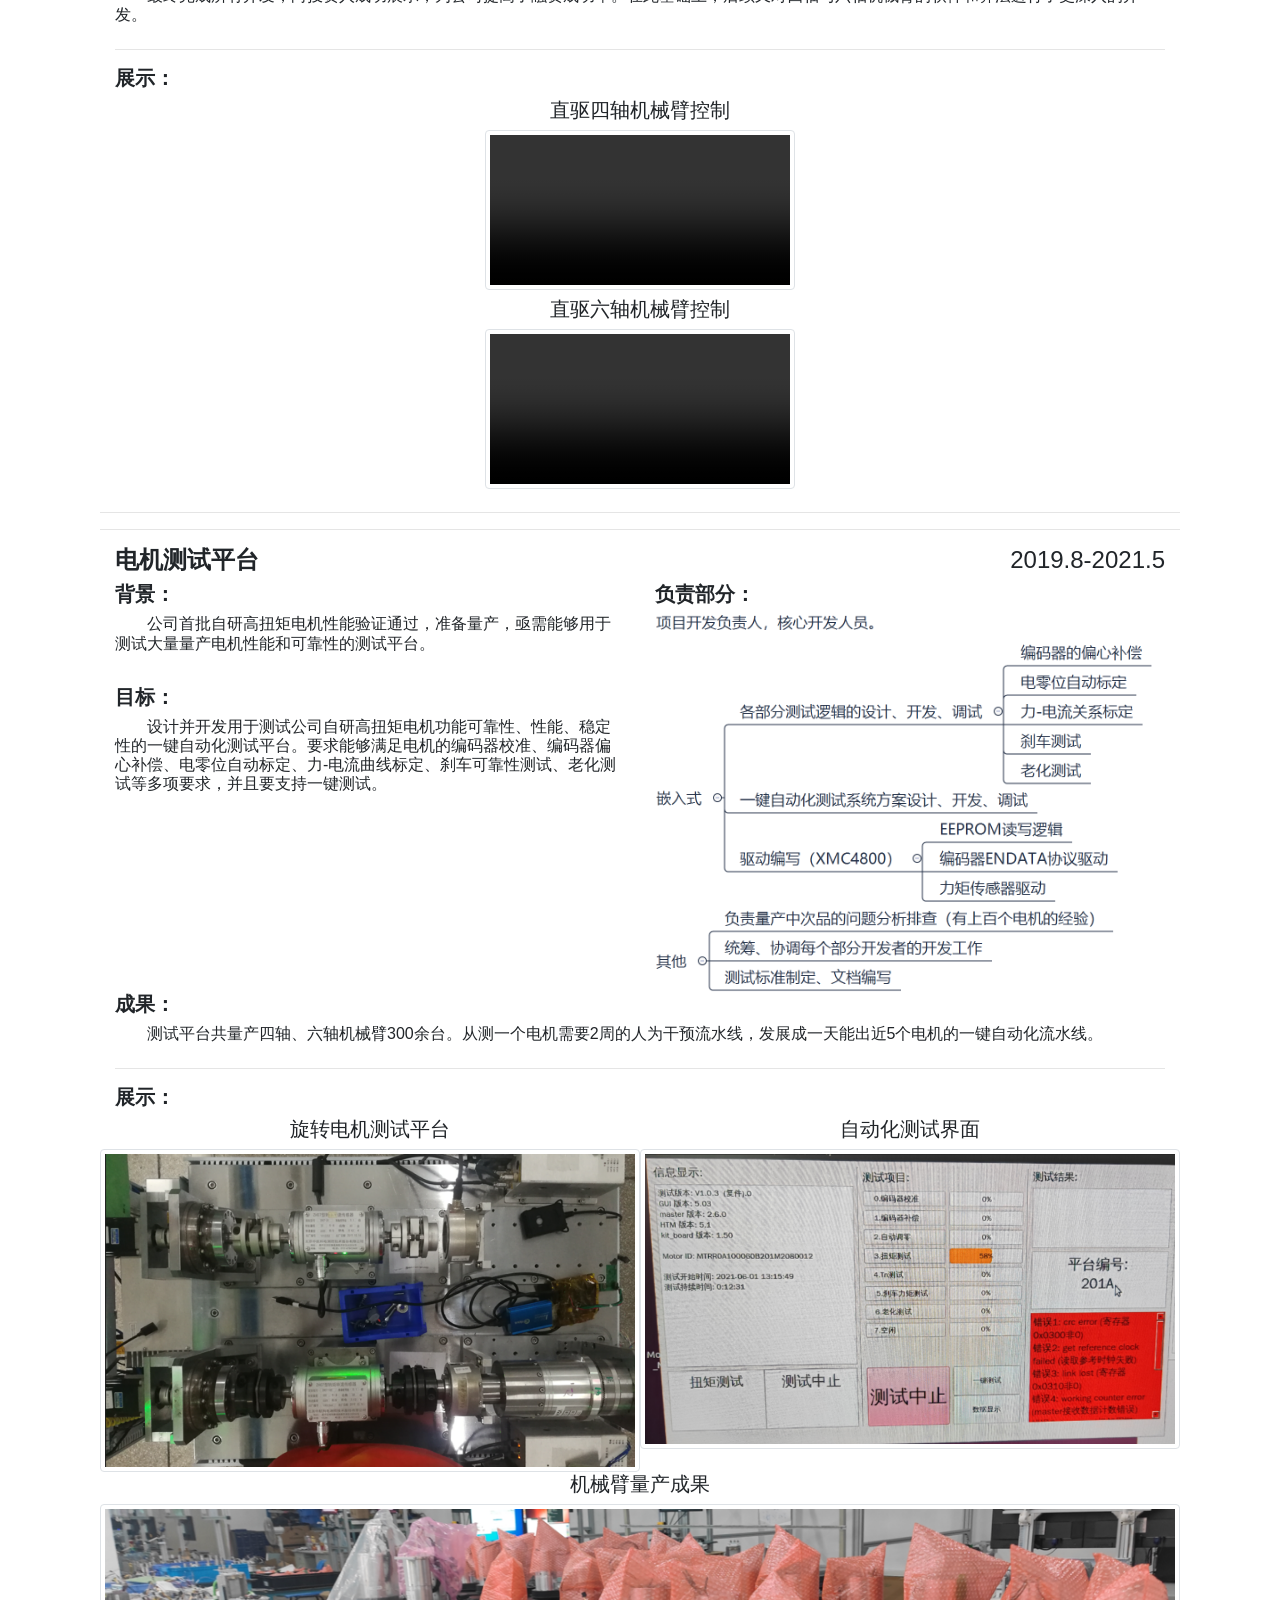
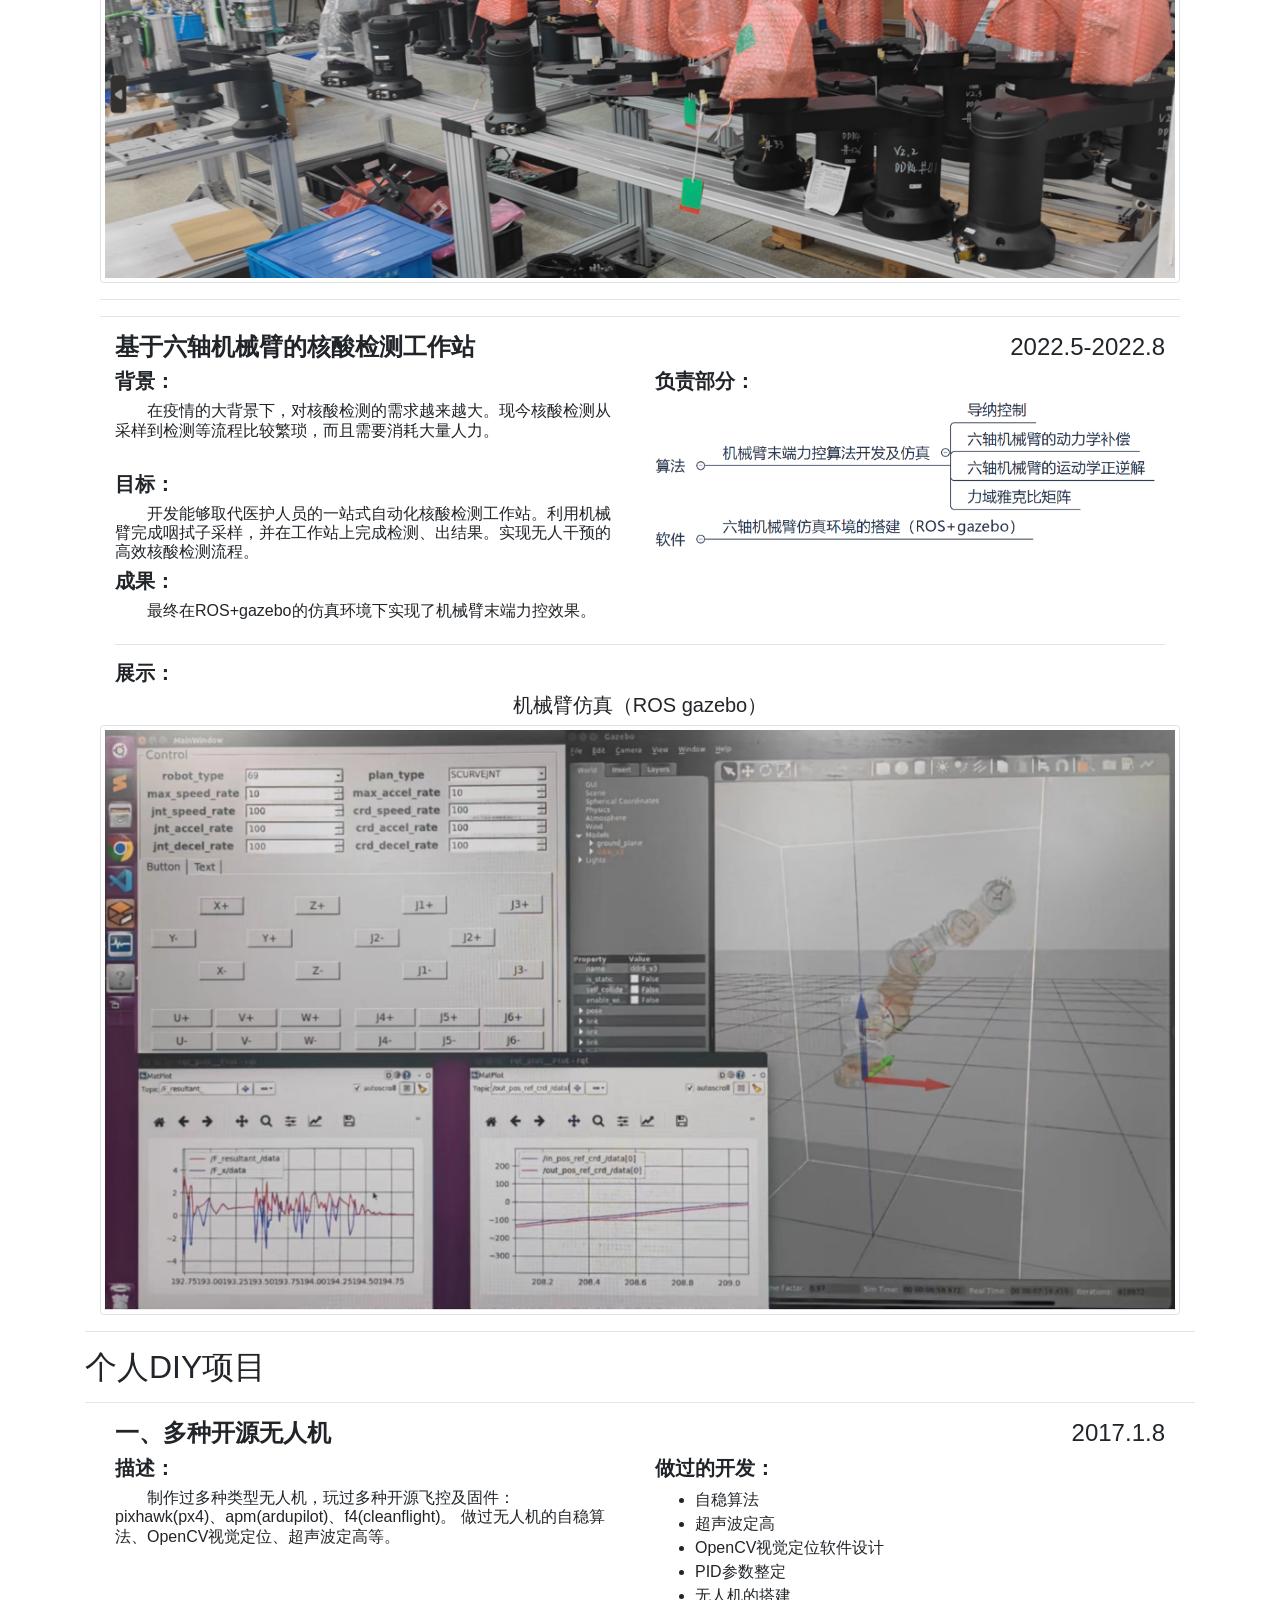
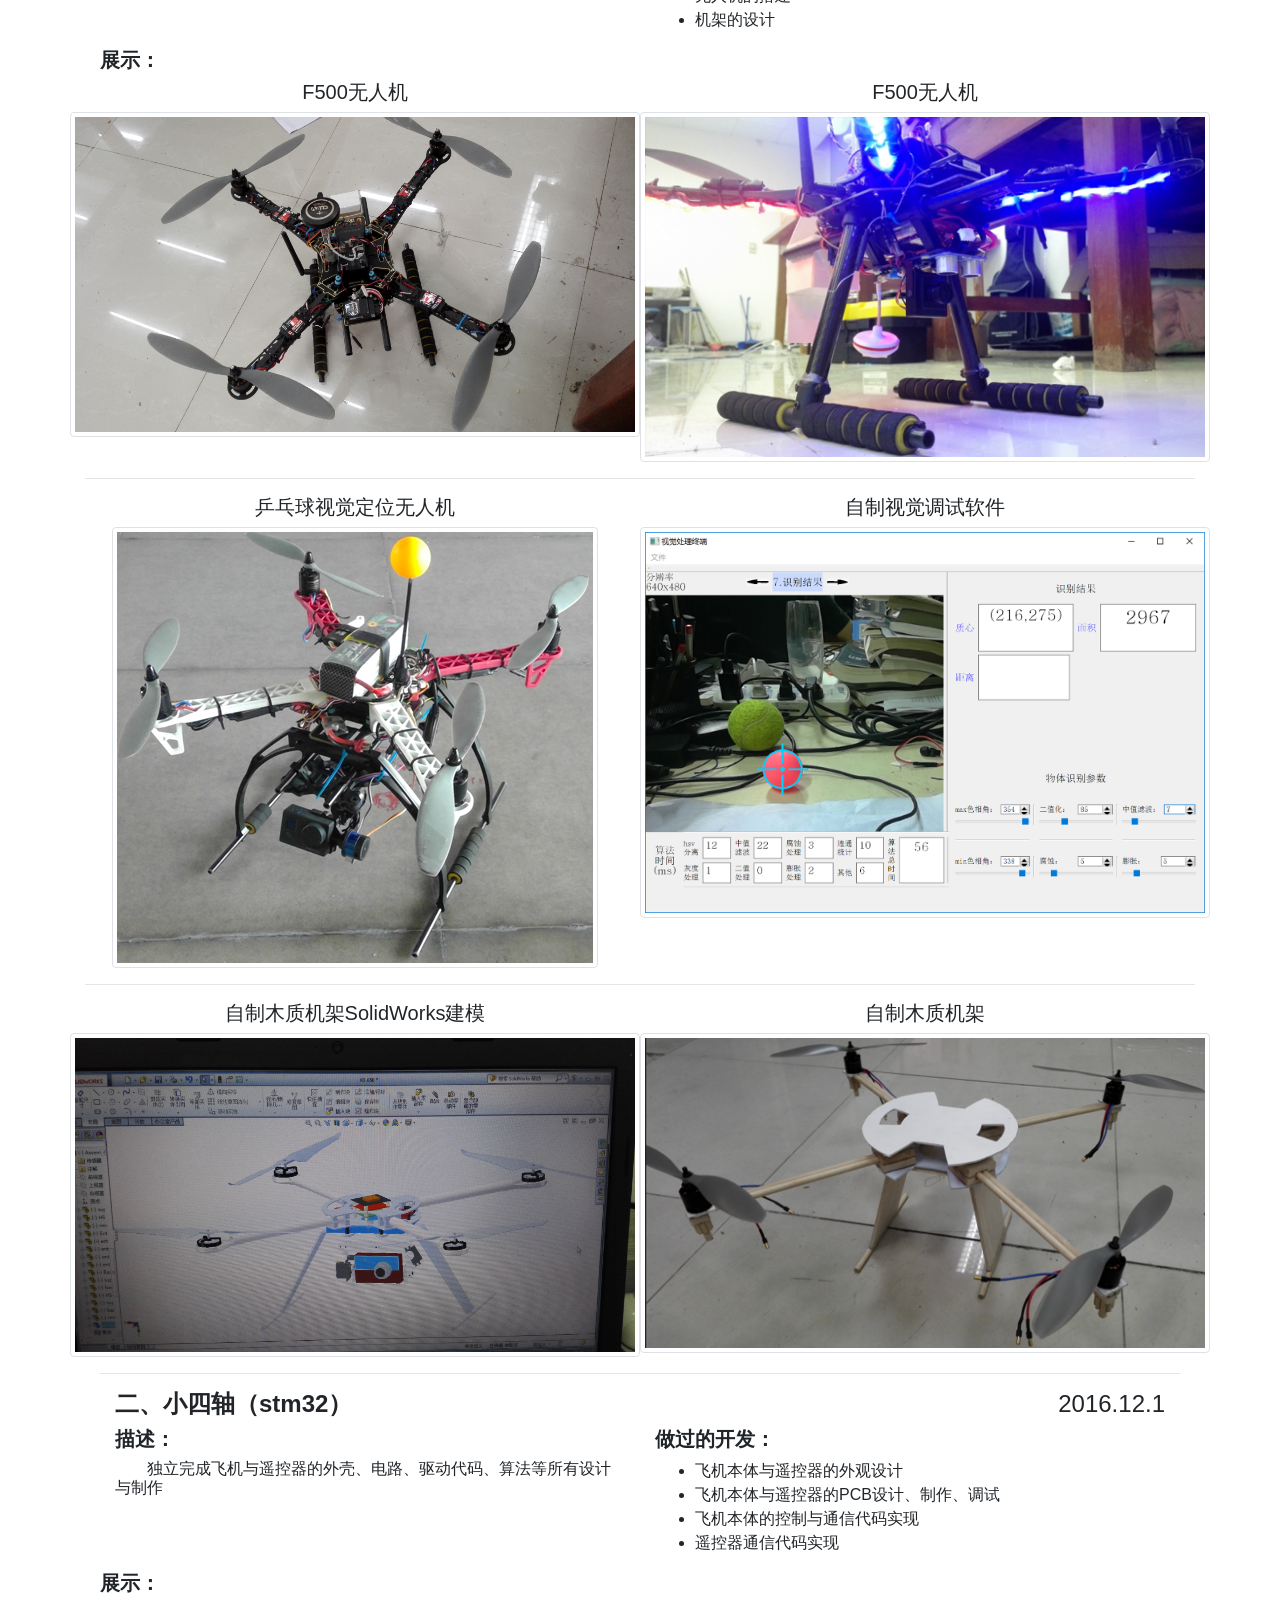
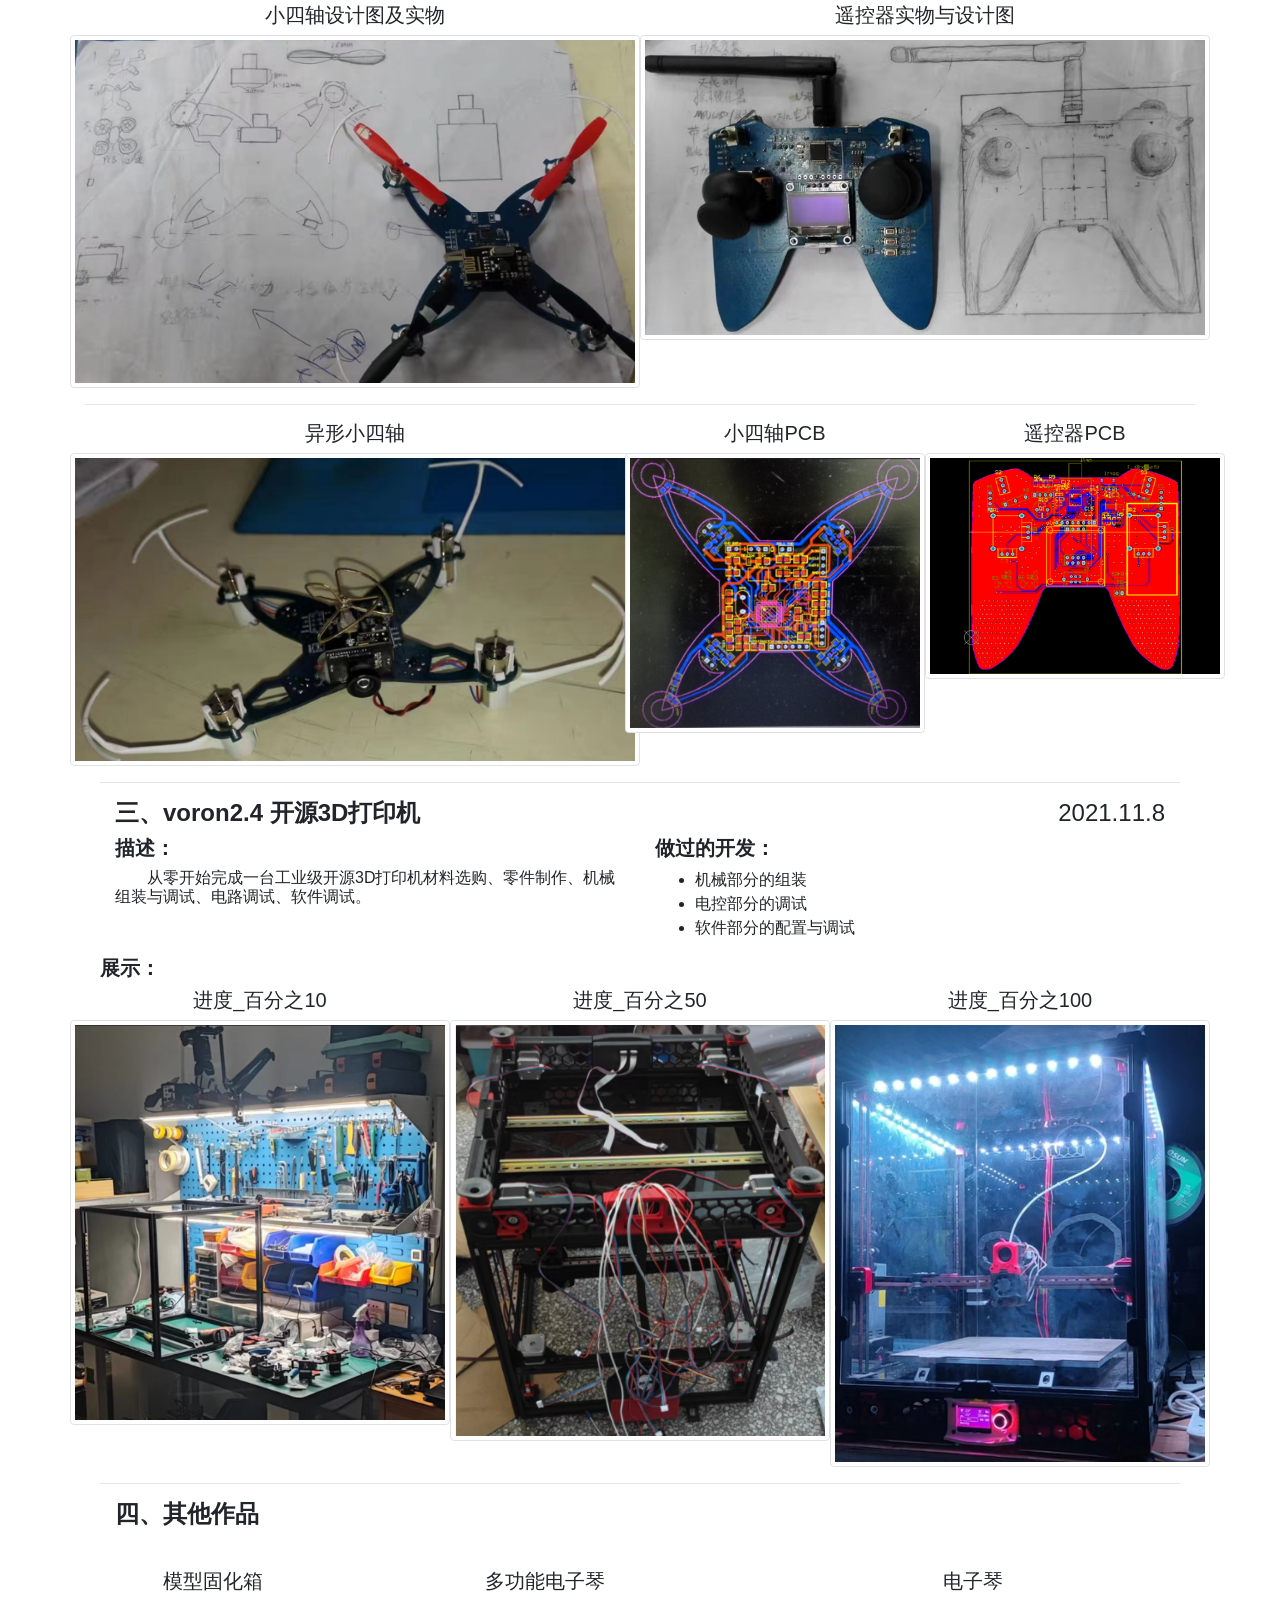
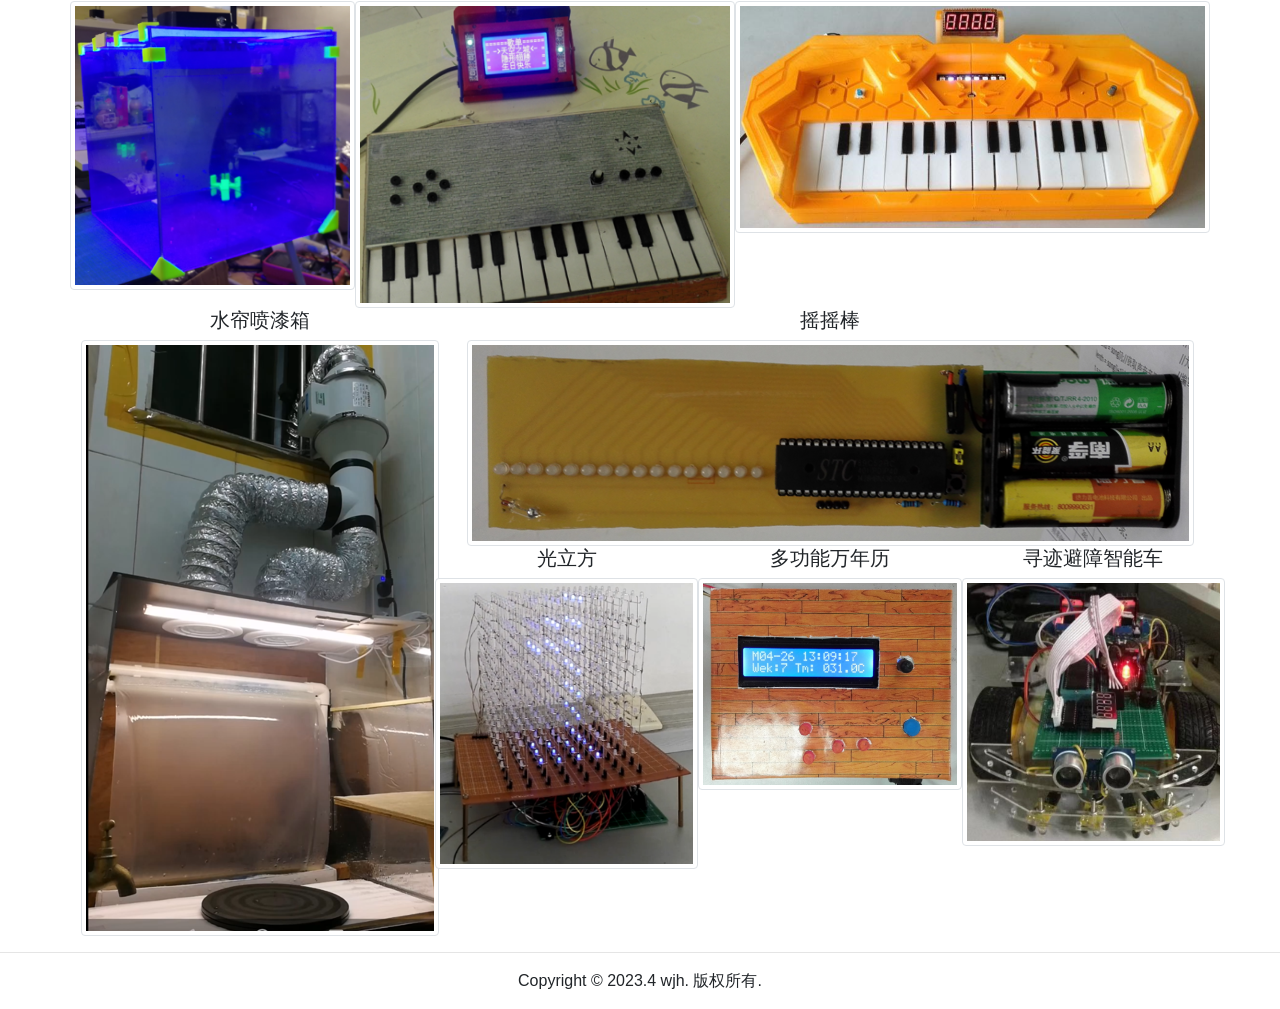
==== commit 35f0458a: "修改创想三维工作职责" ====
--- a/index.html
+++ b/index.html
@@ -163,10 +163,9 @@
       <h6><strong>工作职责：</strong></h6>
       <h6>
         <ul>
-          <li>负责 <strong>工业四轴机械臂、工业六轴机械臂</strong> 等机器人产品的控制算法开发、嵌入式开发。</li>
-          <li>负责 <strong>机械臂异性插件机</strong> 等机器人产品的控制算法开发、嵌入式开发。</li>
-          <li>负责 <strong>直驱电机自动化测试平台、关节测试平台</strong>等量产测试设备的设计方案制定、软件设计开发与产品落地。</li>
-          <li>负责 <strong>XYZ工件尺寸测量平台、 XYZUV电机表磁测试平台</strong> 的控制算法开发、嵌入式开发。</li>
+          <li>独立负责 K2Plus，Creality HI及系列3D打印机<strong>整套控制算法、嵌入式电控系统的开发</strong>。</li>
+          <li>负责 新一代<strong>双核电控系统算法设计</strong>。</li>
+          <li>负责 <strong>电机控制算法的预研、实现、落地。</strong></li>
         </ul>
       </h6>
       <hr>
@@ -192,7 +191,7 @@
       <h6>
         <ul>
           <li>负责 <strong>工业四轴机械臂、工业六轴机械臂</strong> 等机器人产品的控制算法开发、嵌入式开发。</li>
-          <li>负责 <strong>机械臂异性插件机</strong> 等机器人产品的控制算法开发、控制参数整定、嵌入式开发。</li>
+          <li>负责 <strong>机械臂异性插件机</strong> 等机器人产品的控制算法开发、嵌入式开发。</li>
           <li>负责 <strong>直驱电机自动化测试平台、关节测试平台</strong>等量产测试设备的设计方案制定、软件设计开发与产品落地。</li>
           <li>负责 <strong>XYZ工件尺寸测量平台、 XYZUV电机表磁测试平台</strong> 的控制算法开发、嵌入式开发。</li>
         </ul>
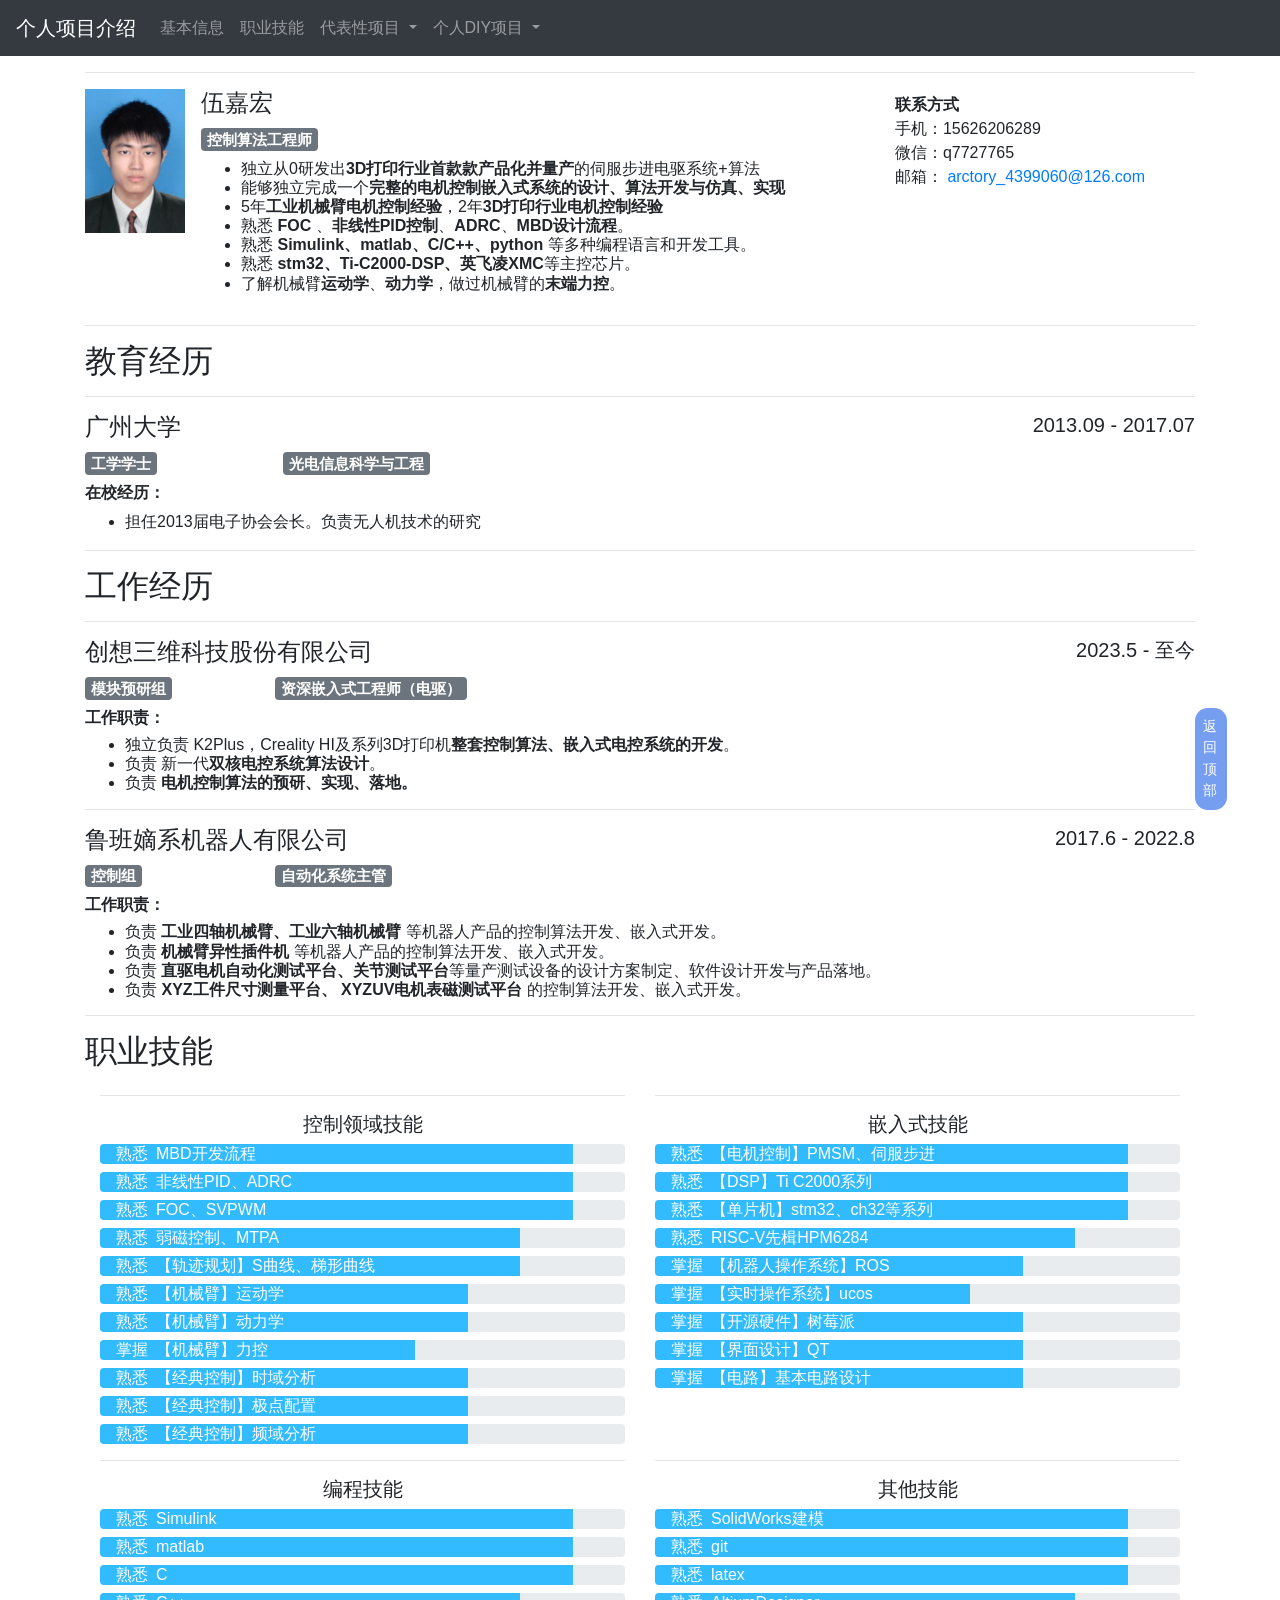
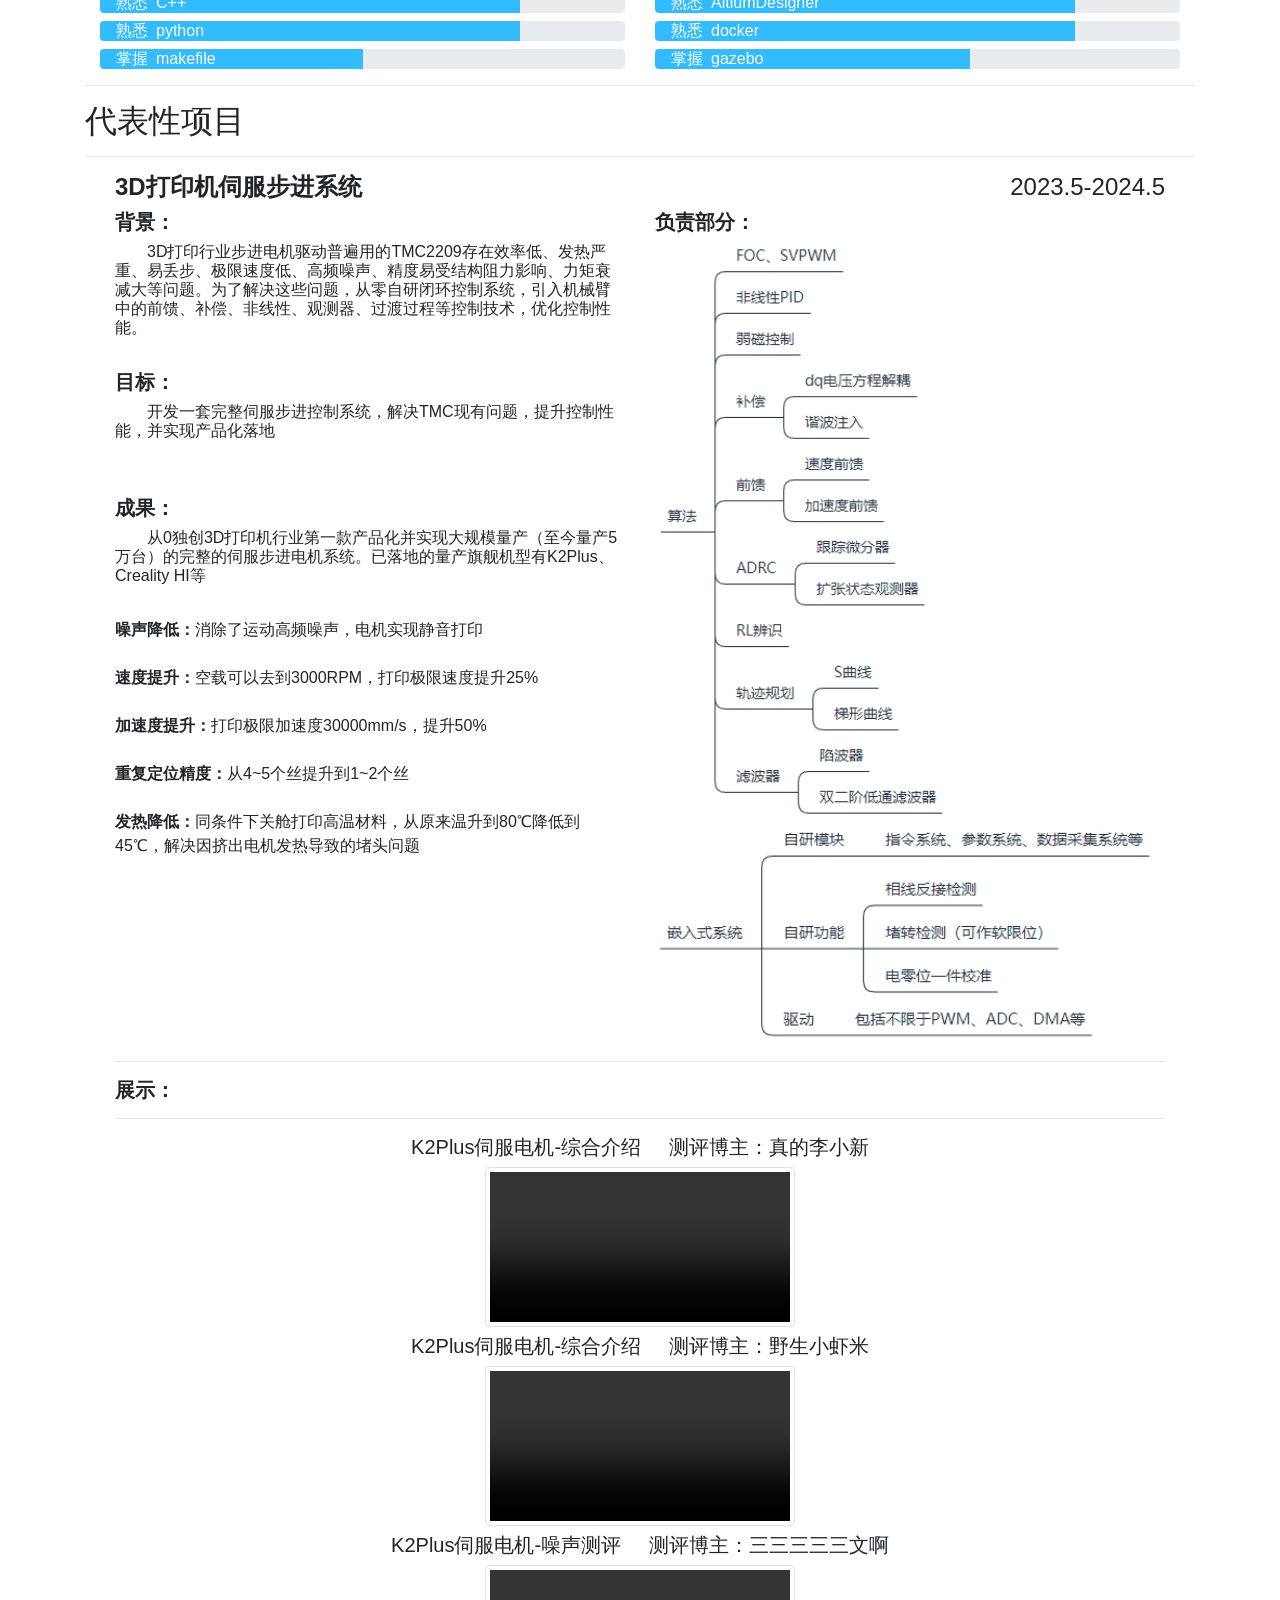
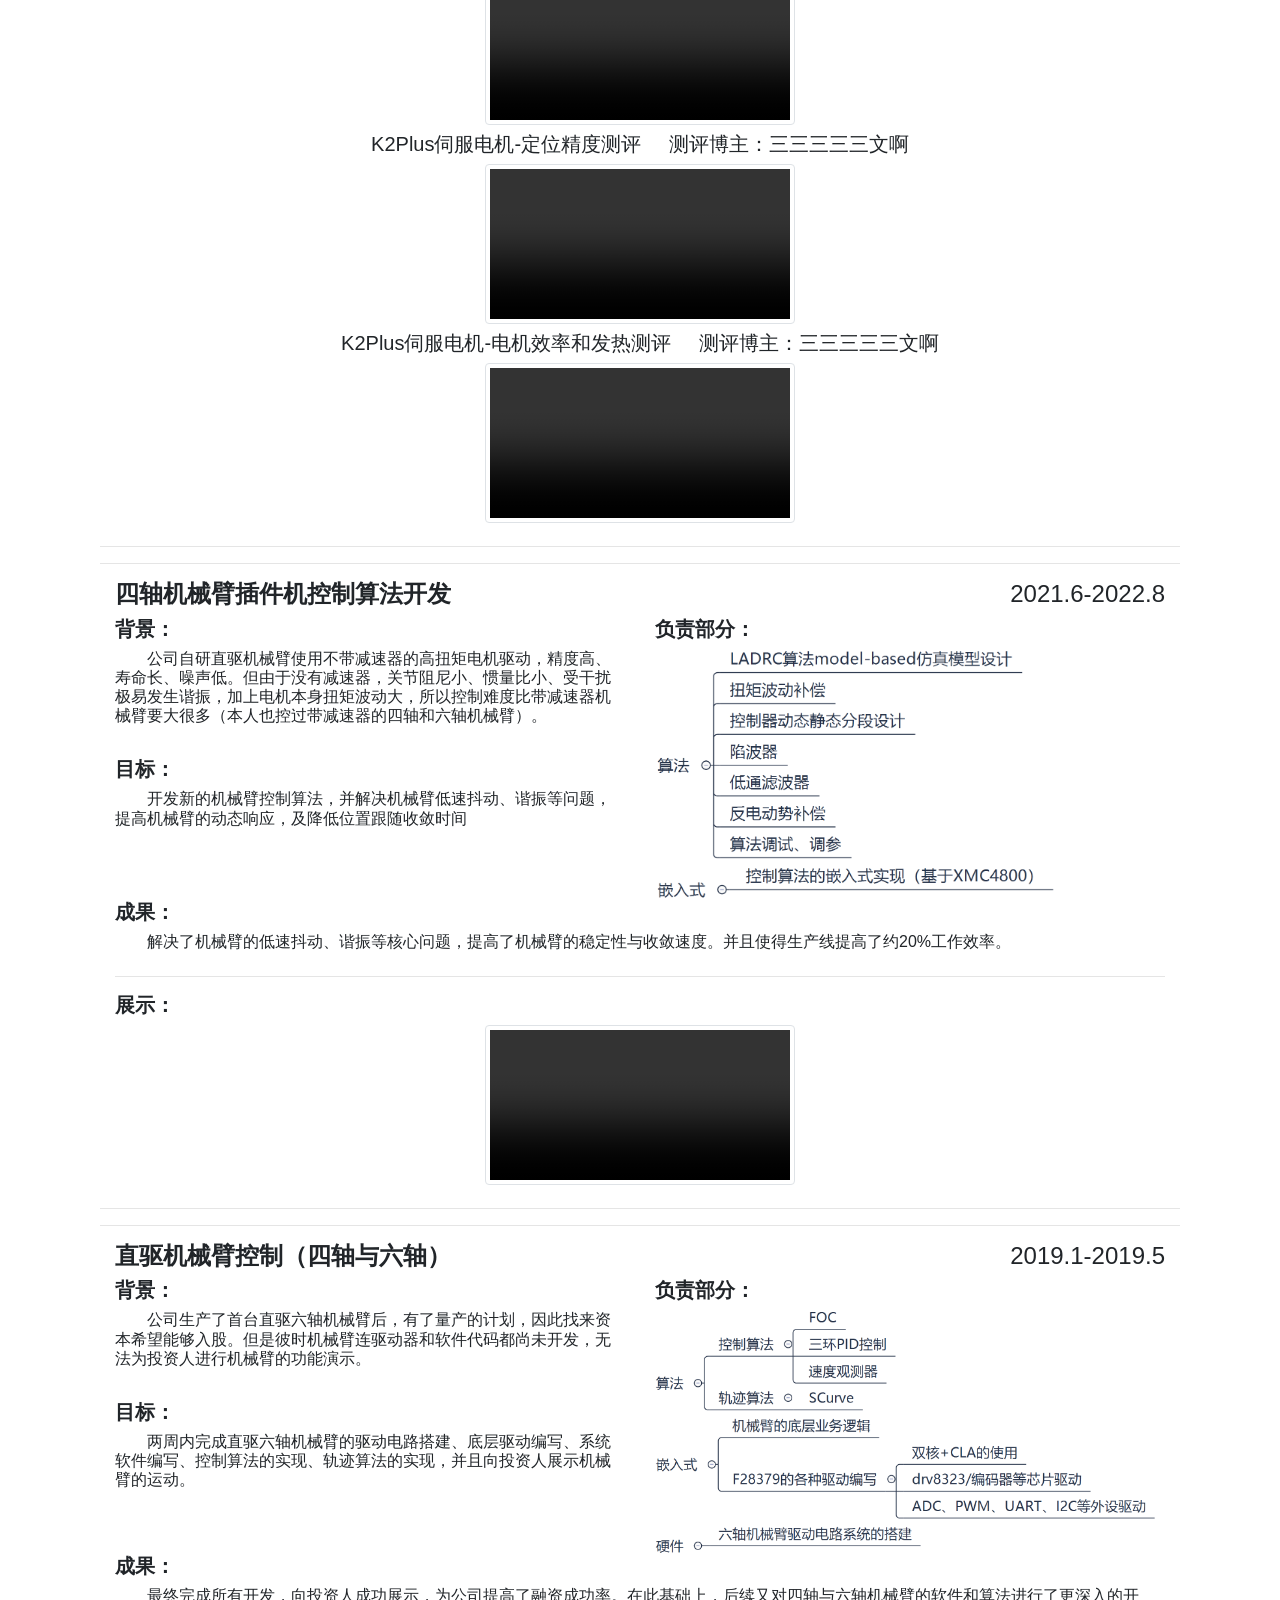
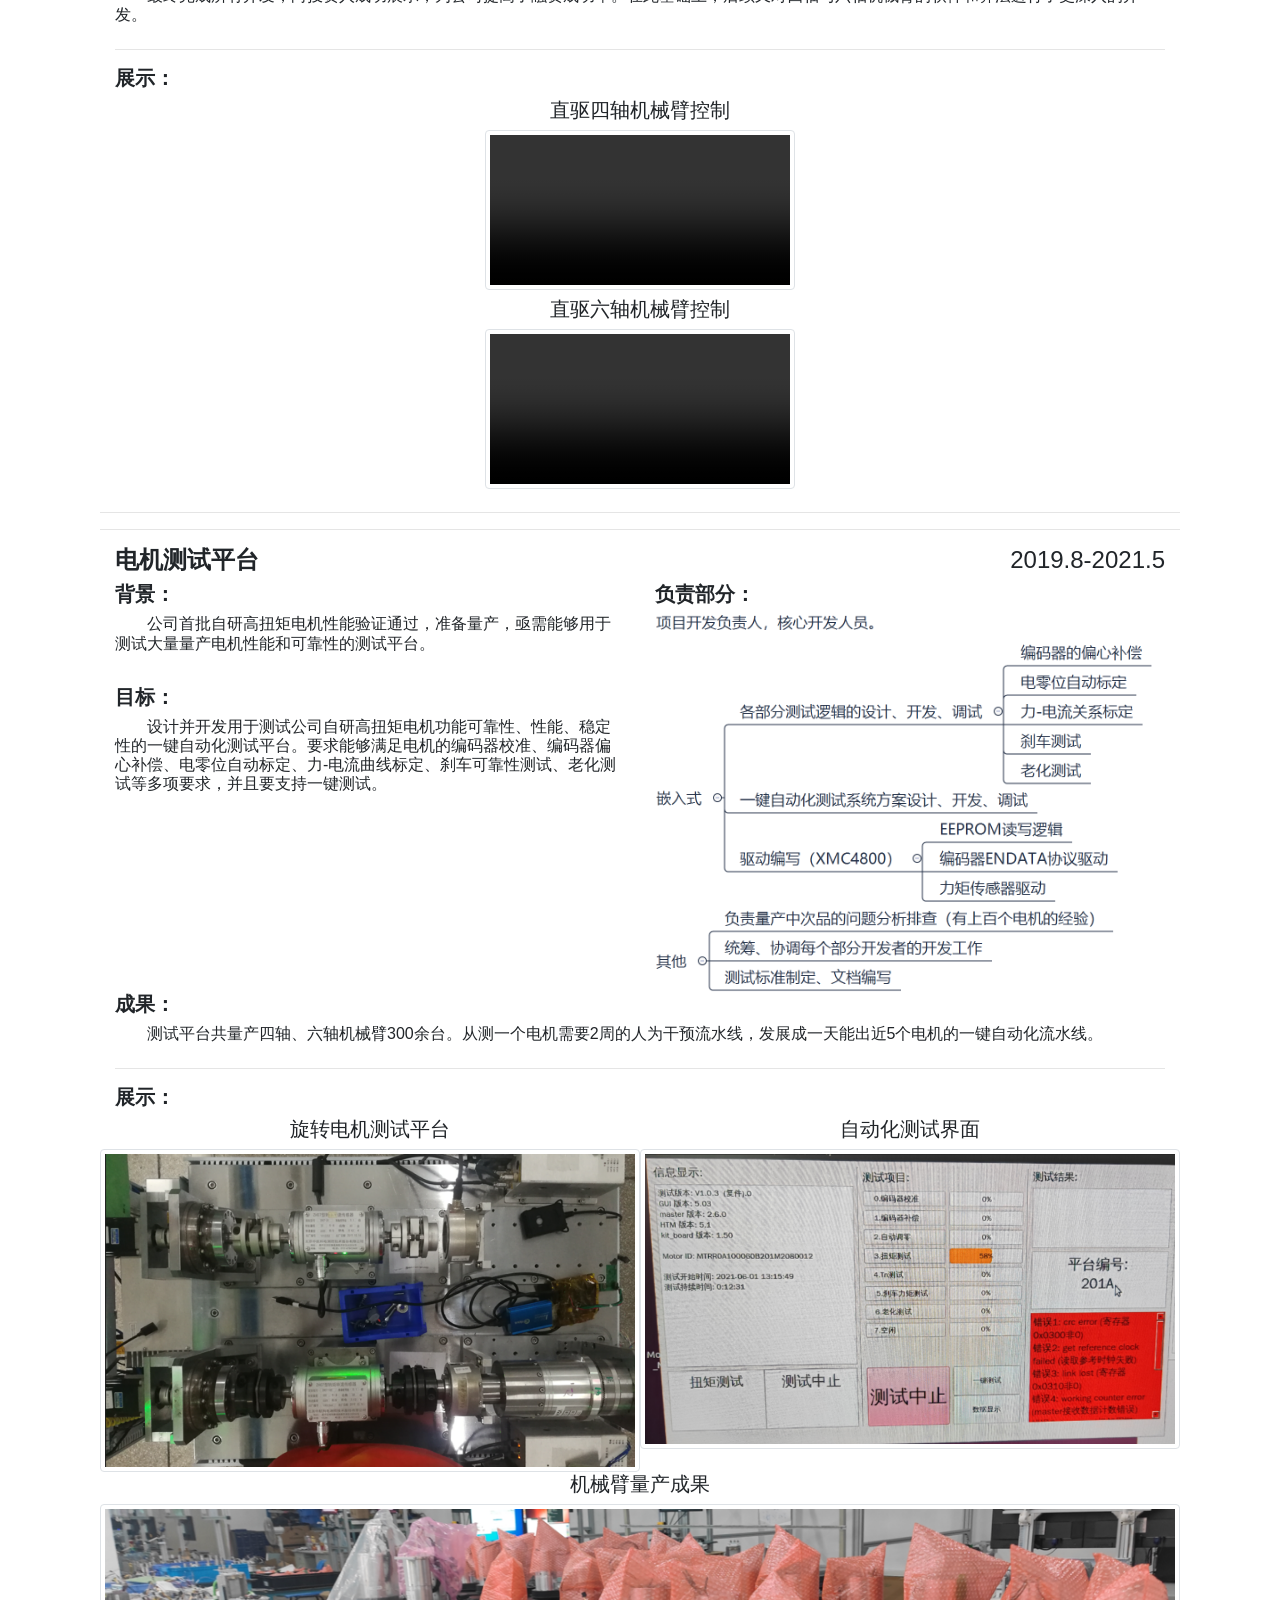
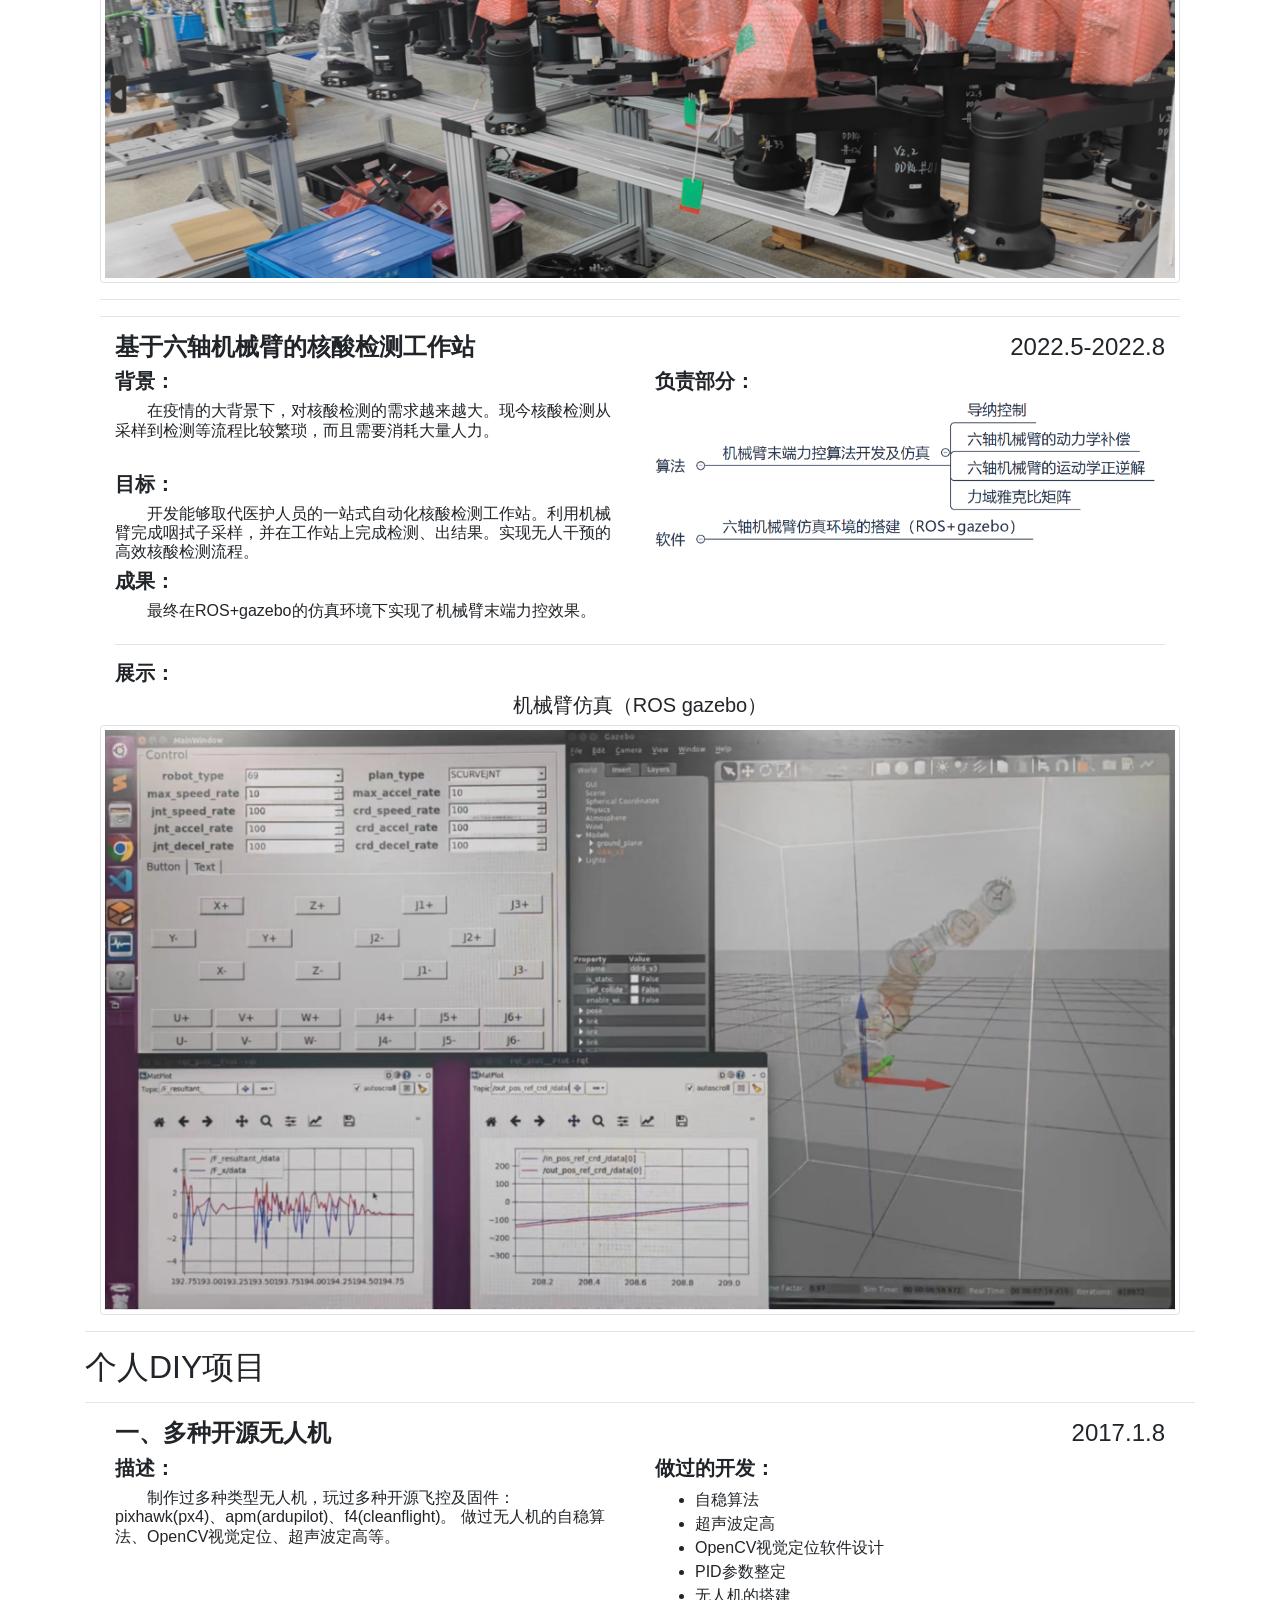
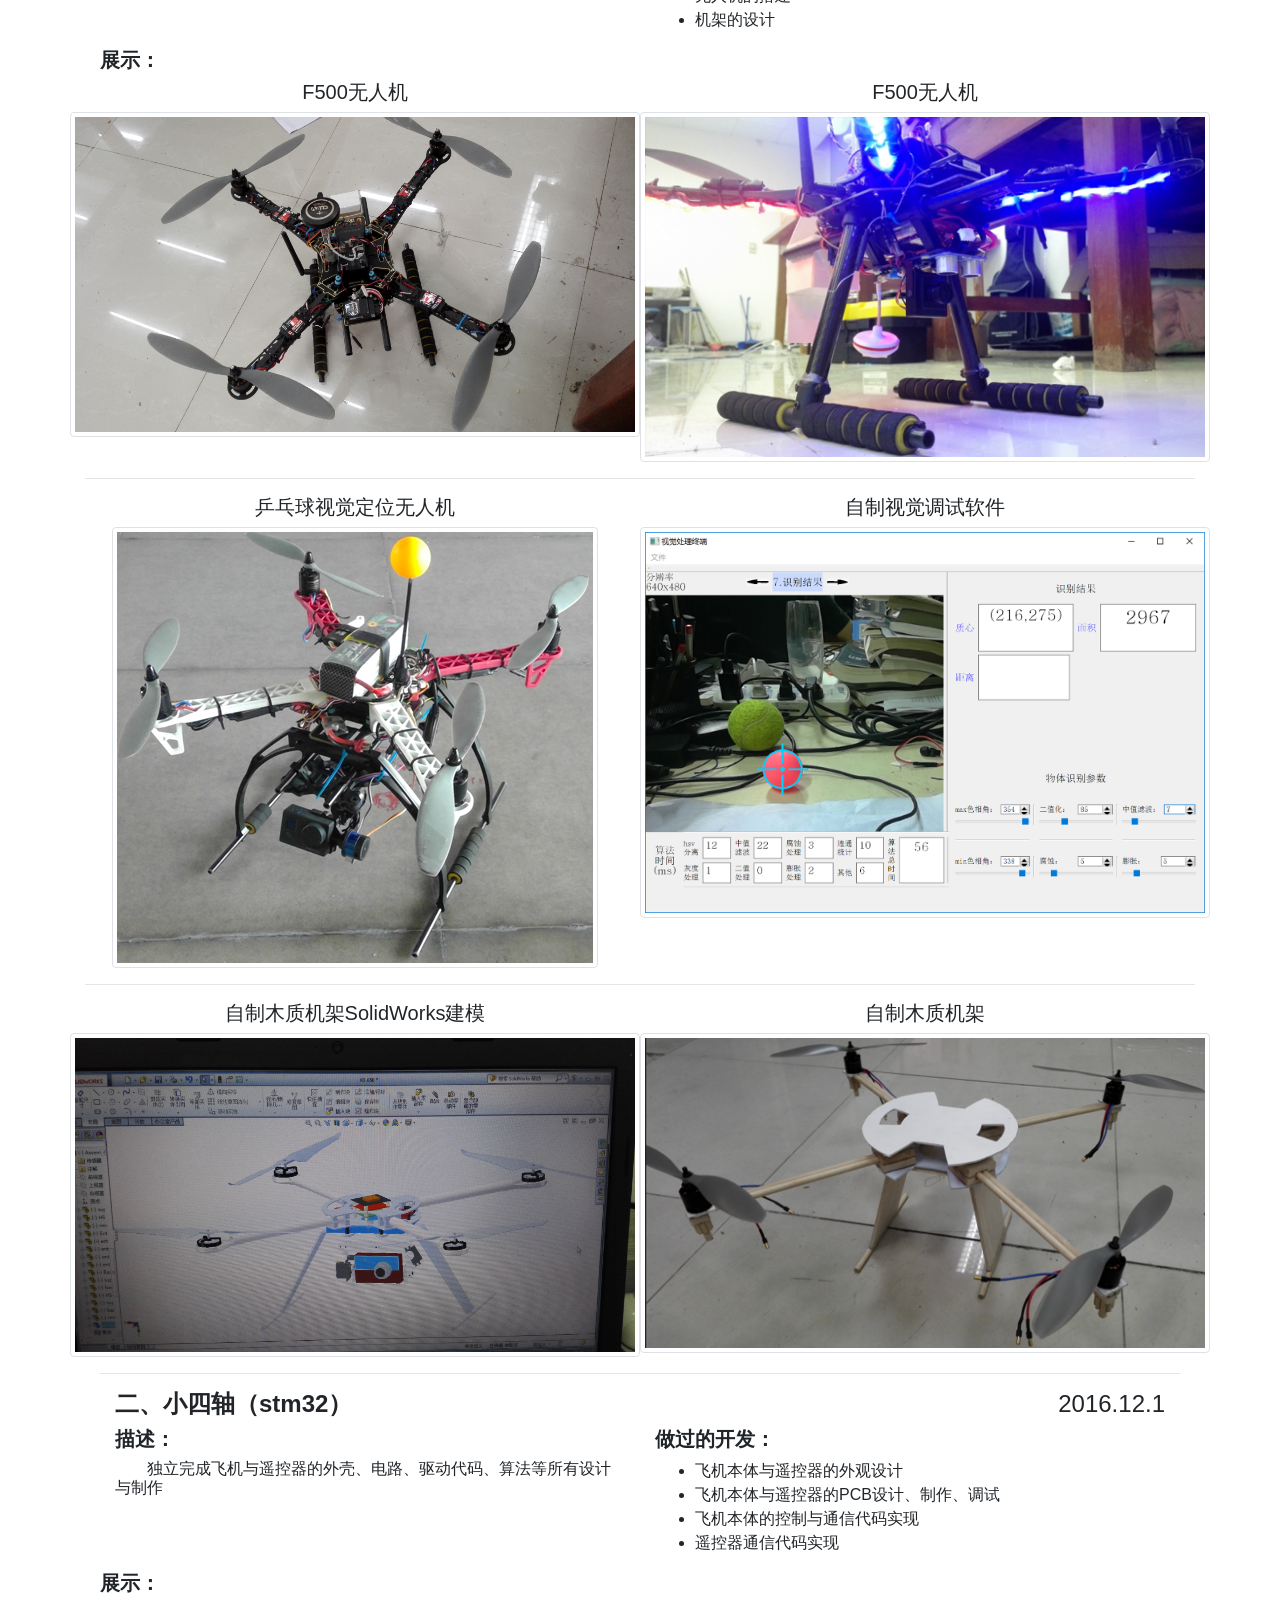
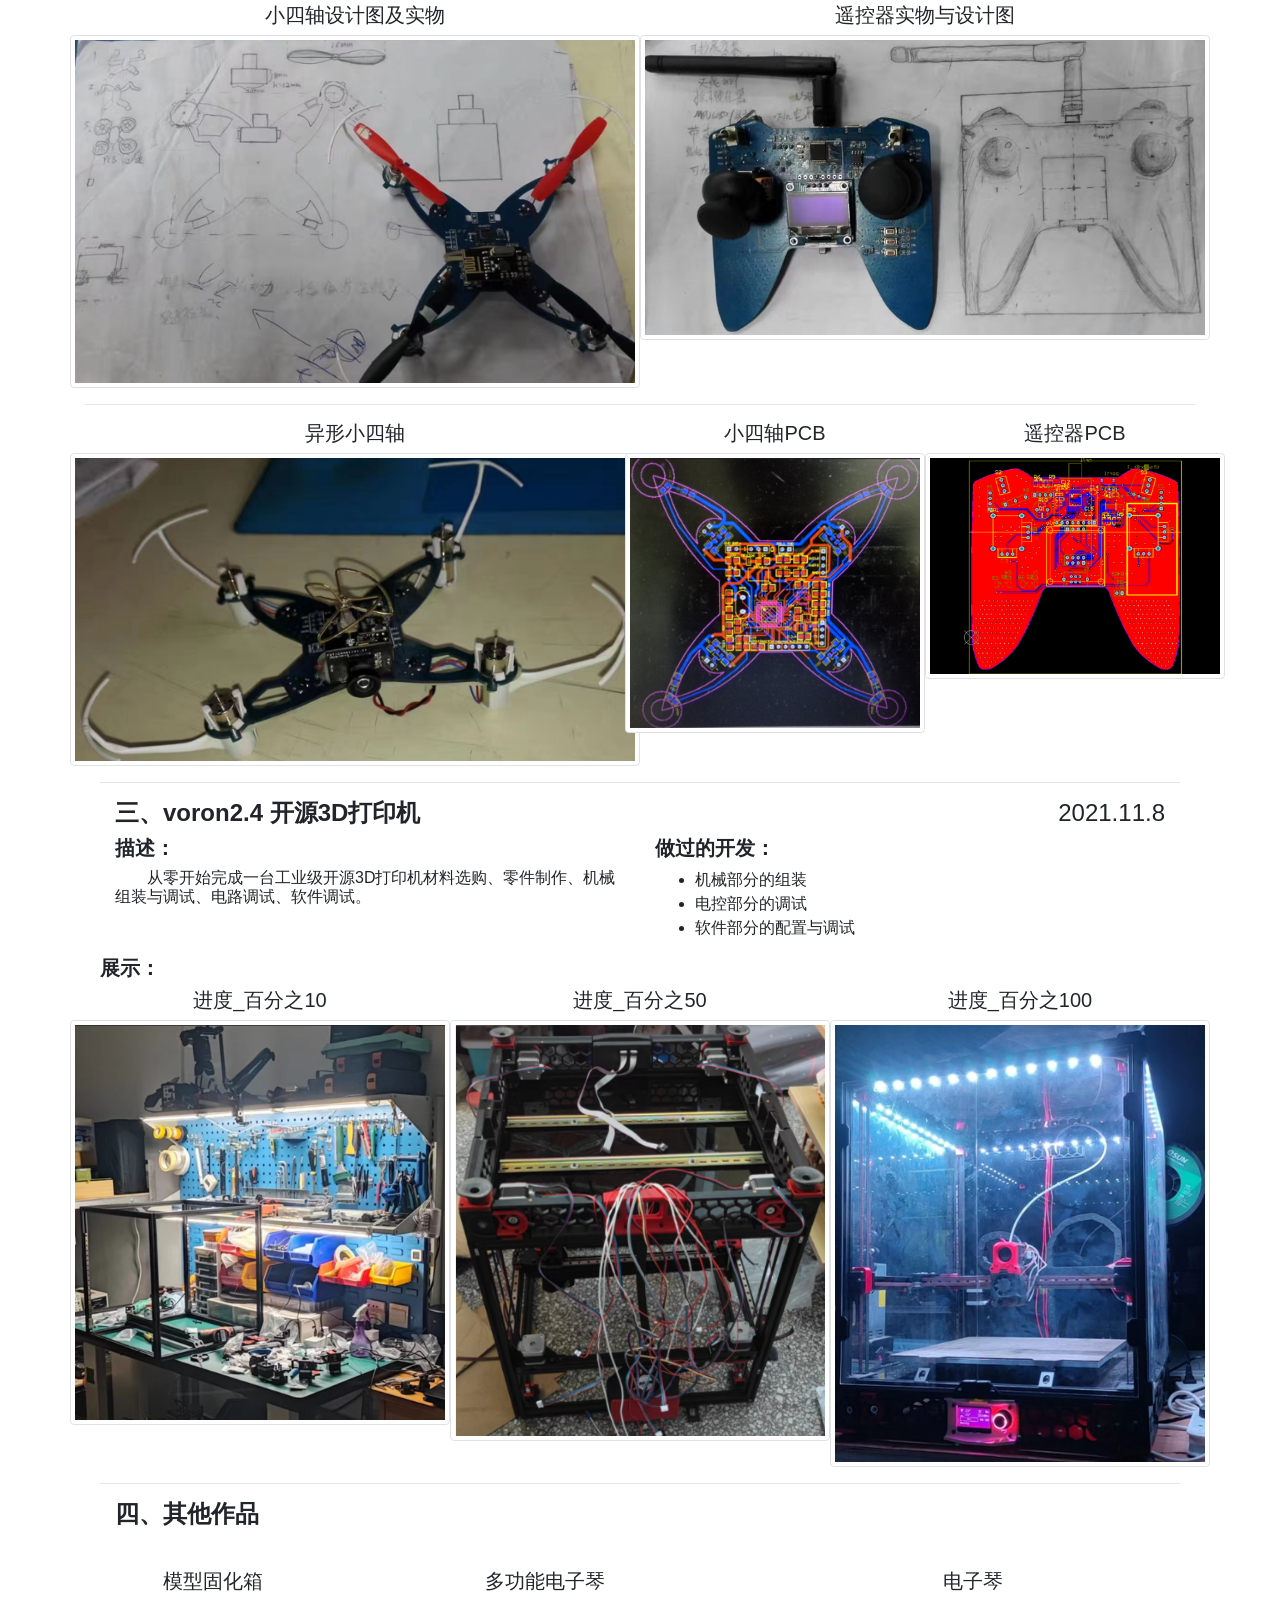
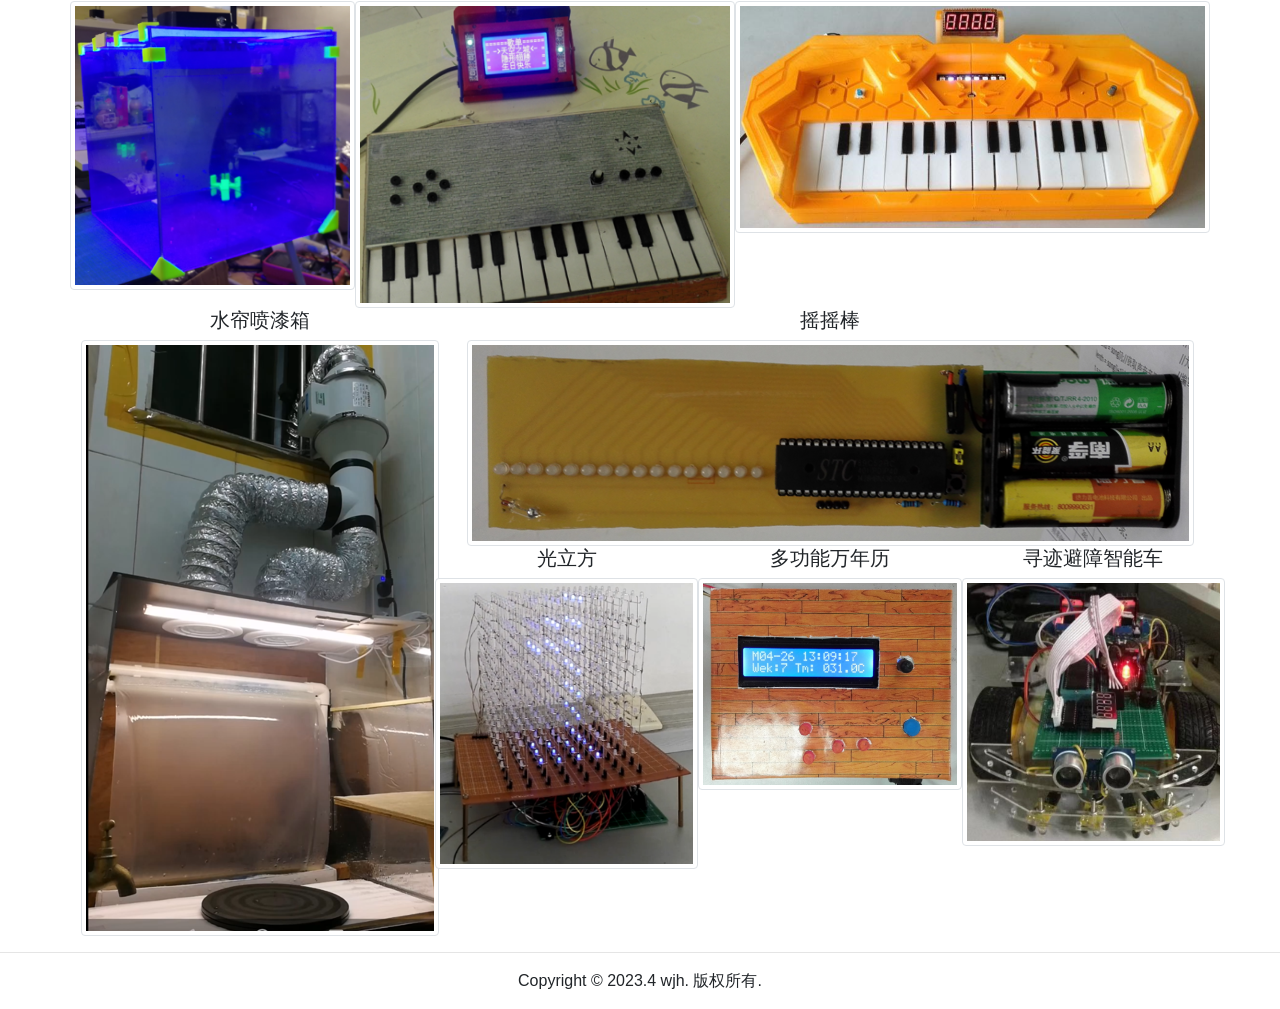
==== commit a43acafb: "修改成果" ====
--- a/index.html
+++ b/index.html
@@ -375,7 +375,7 @@
           <br>
           <br>
           <h5><strong>成果：</strong></h5>
-          <h6>&emsp;&emsp;从0独创3D打印机行业第一款产品化（K2Plus、Creality HI等）并实现大规模量产（至今量产5万台）的完整的伺服步进电机系统。</h6>
+          <h6>&emsp;&emsp;从0独创3D打印机行业第一款产品化并实现大规模量产（至今量产5万台）的完整的伺服步进电机系统。已落地的量产旗舰机型有K2Plus、Creality HI等</h6>
           <br>
           <strong>噪声降低：</strong>消除了运动高频噪声，电机实现静音打印<br><br>
           <strong>速度提升：</strong>空载可以去到3000RPM，打印极限速度提升25%<br><br>
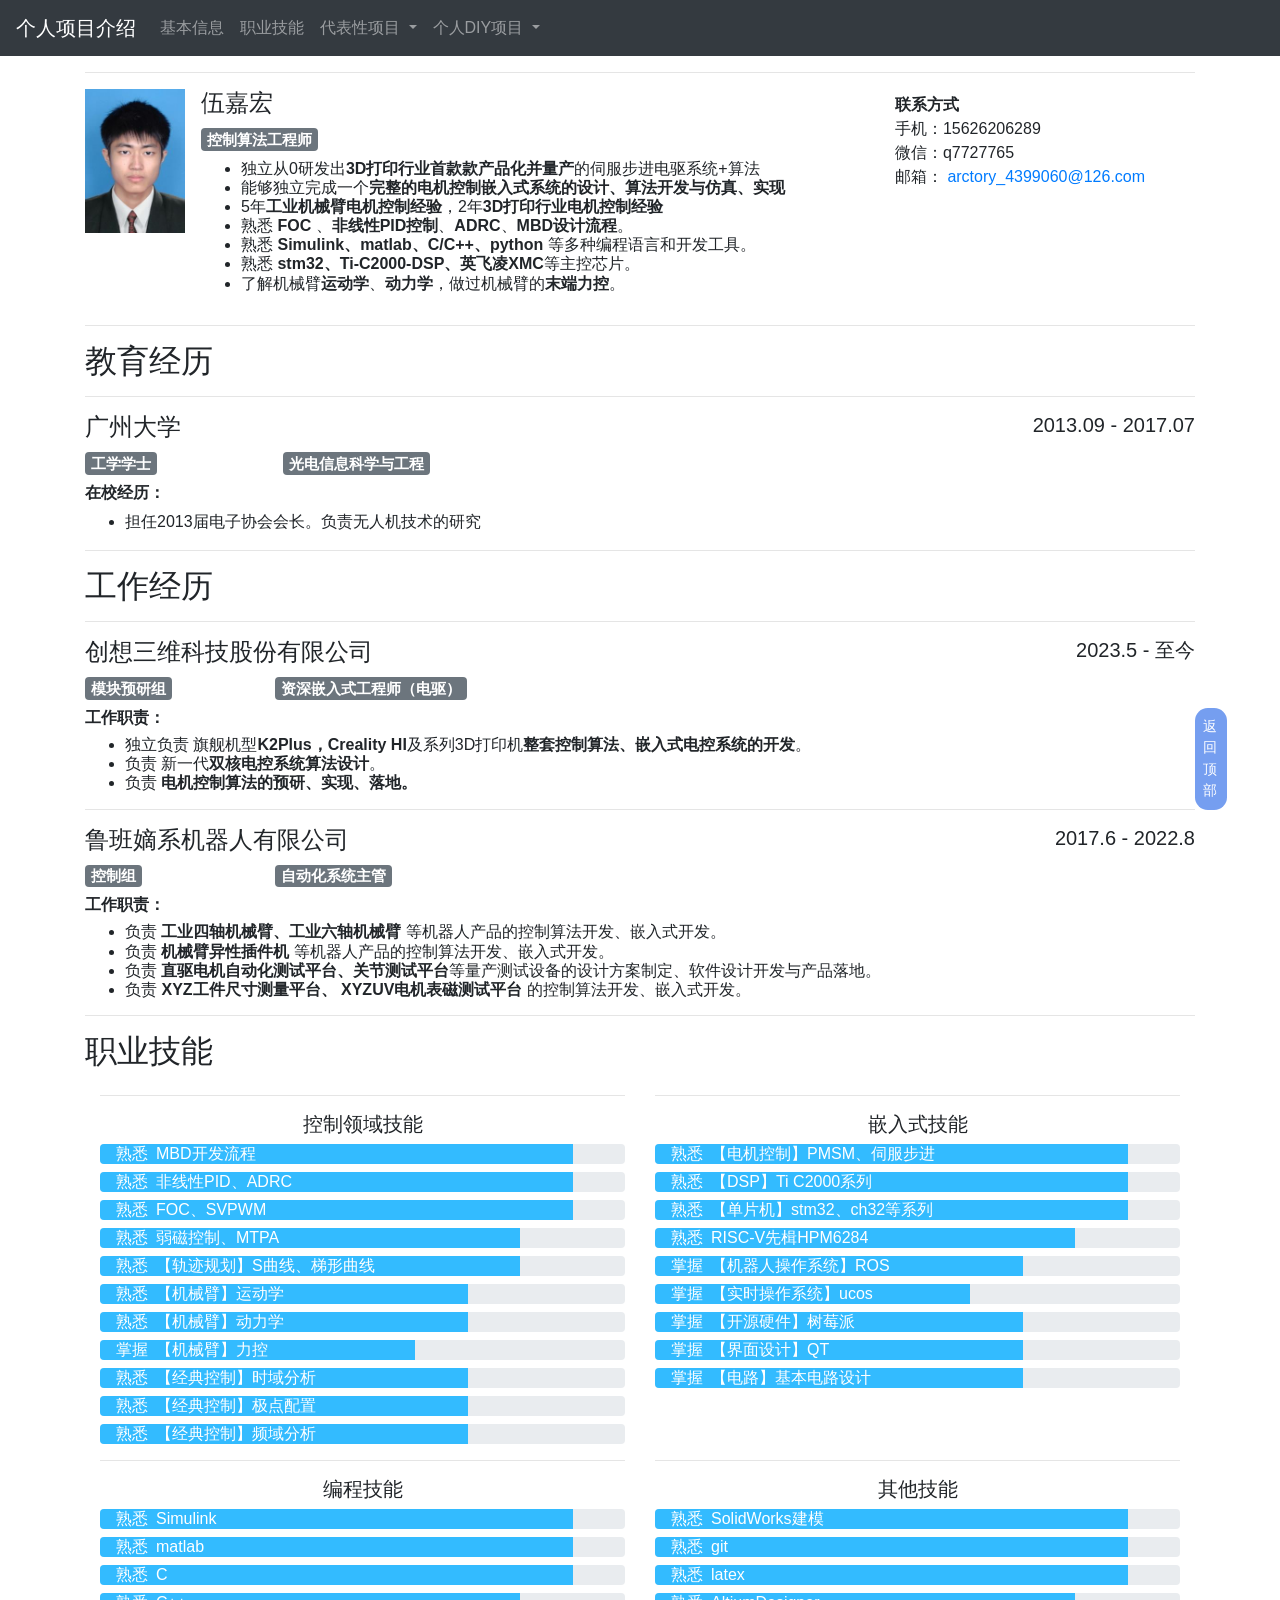
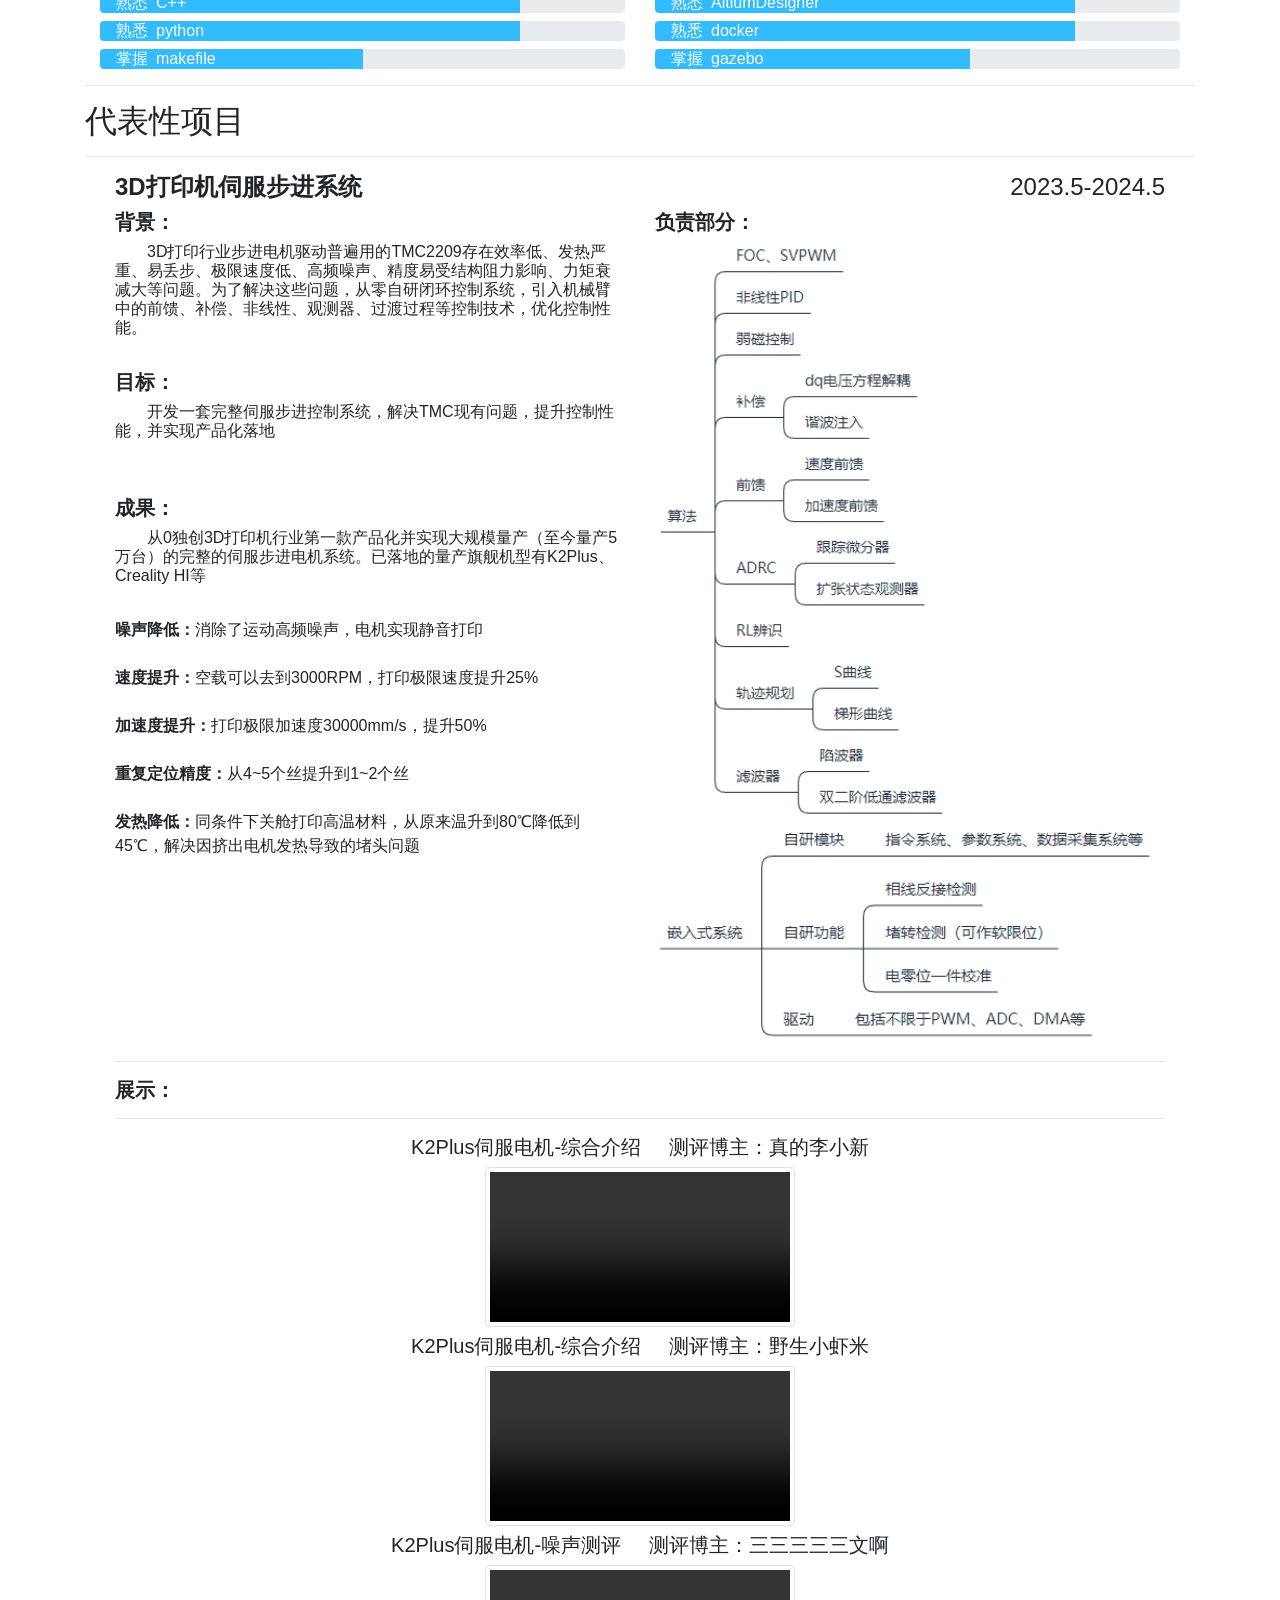
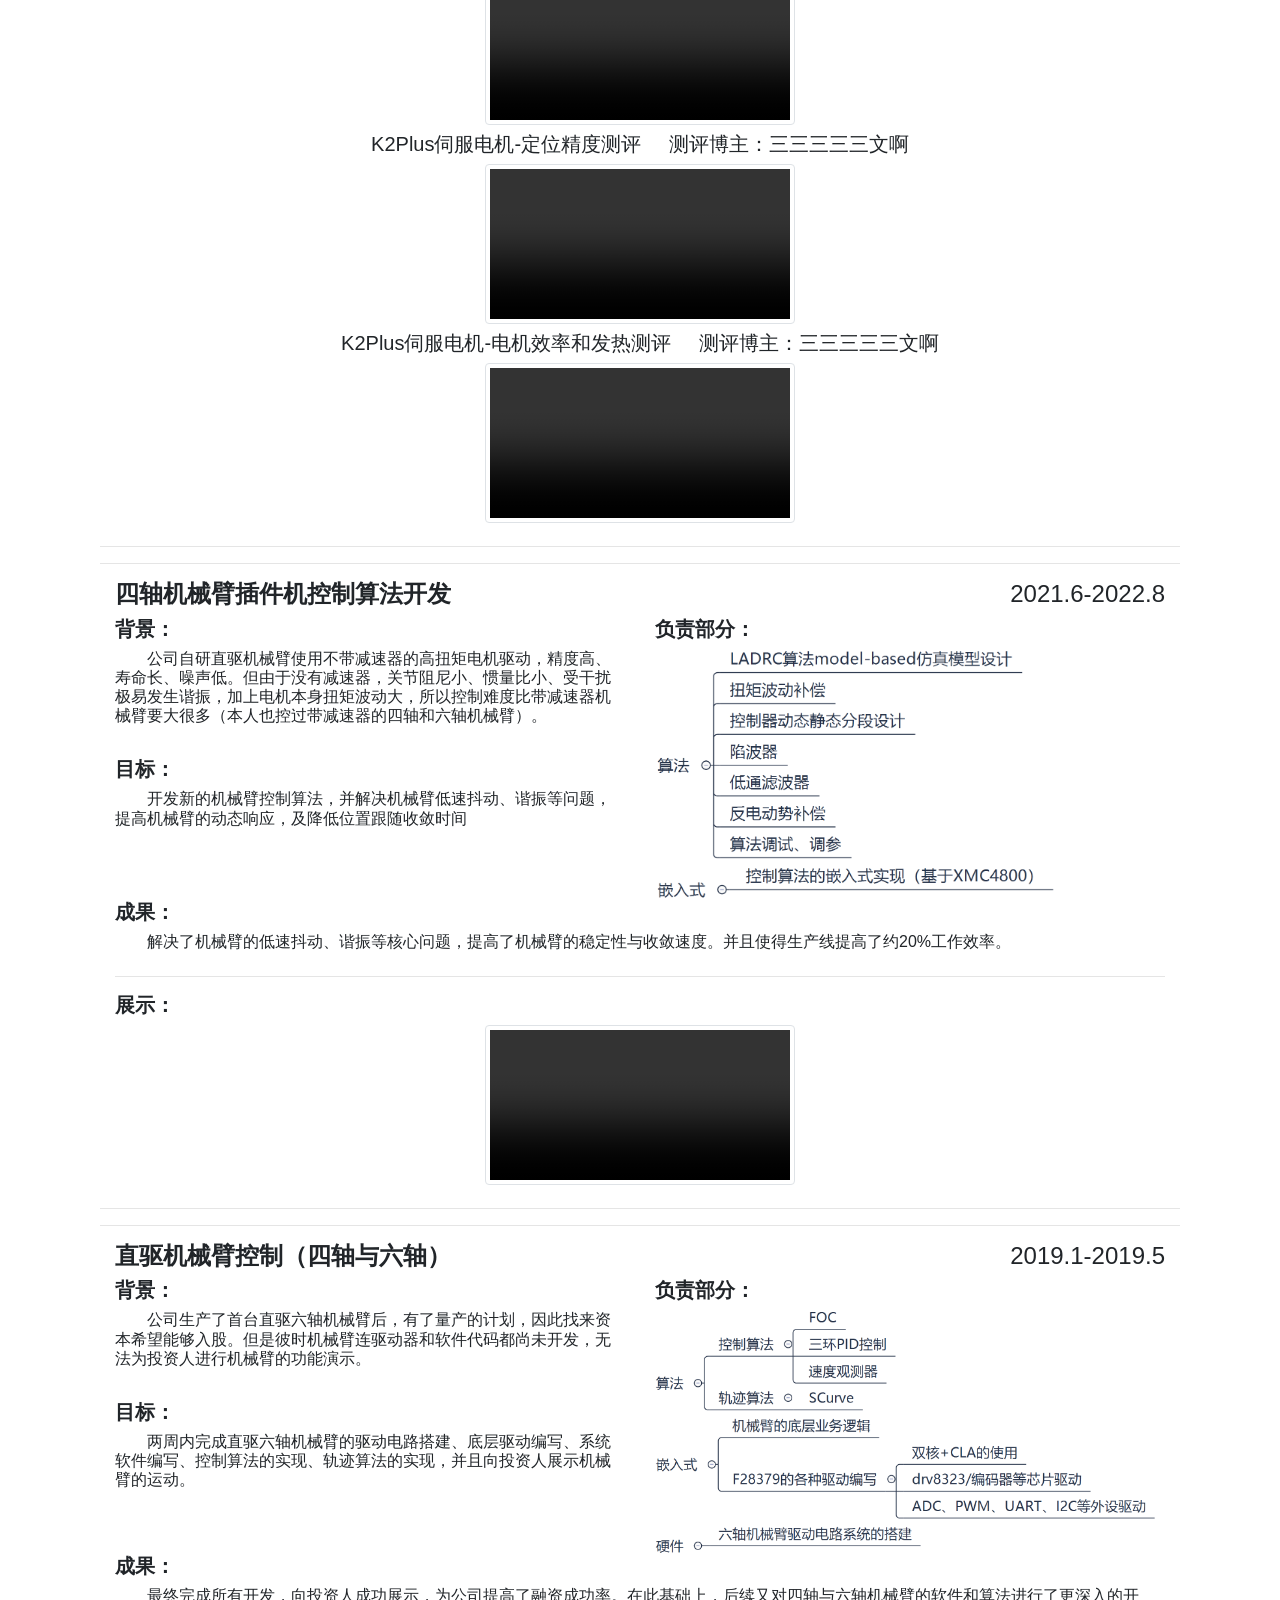
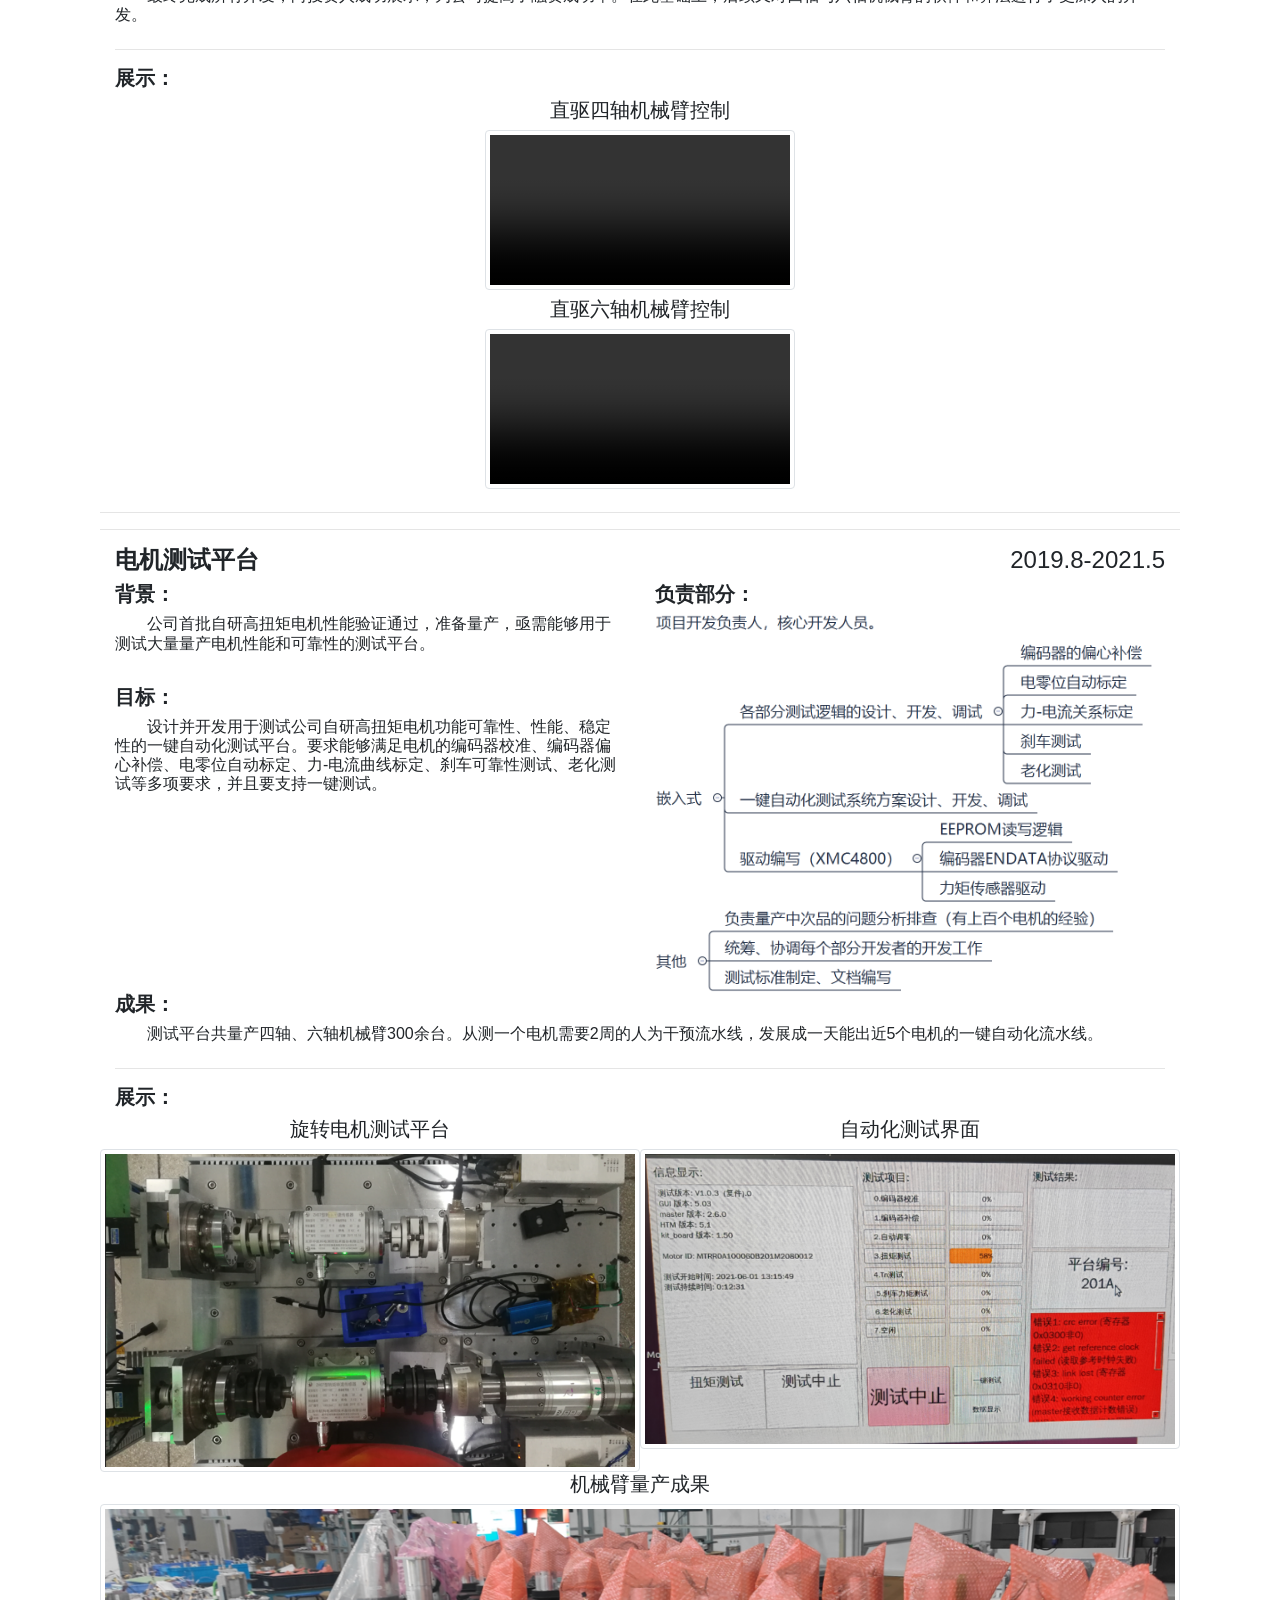
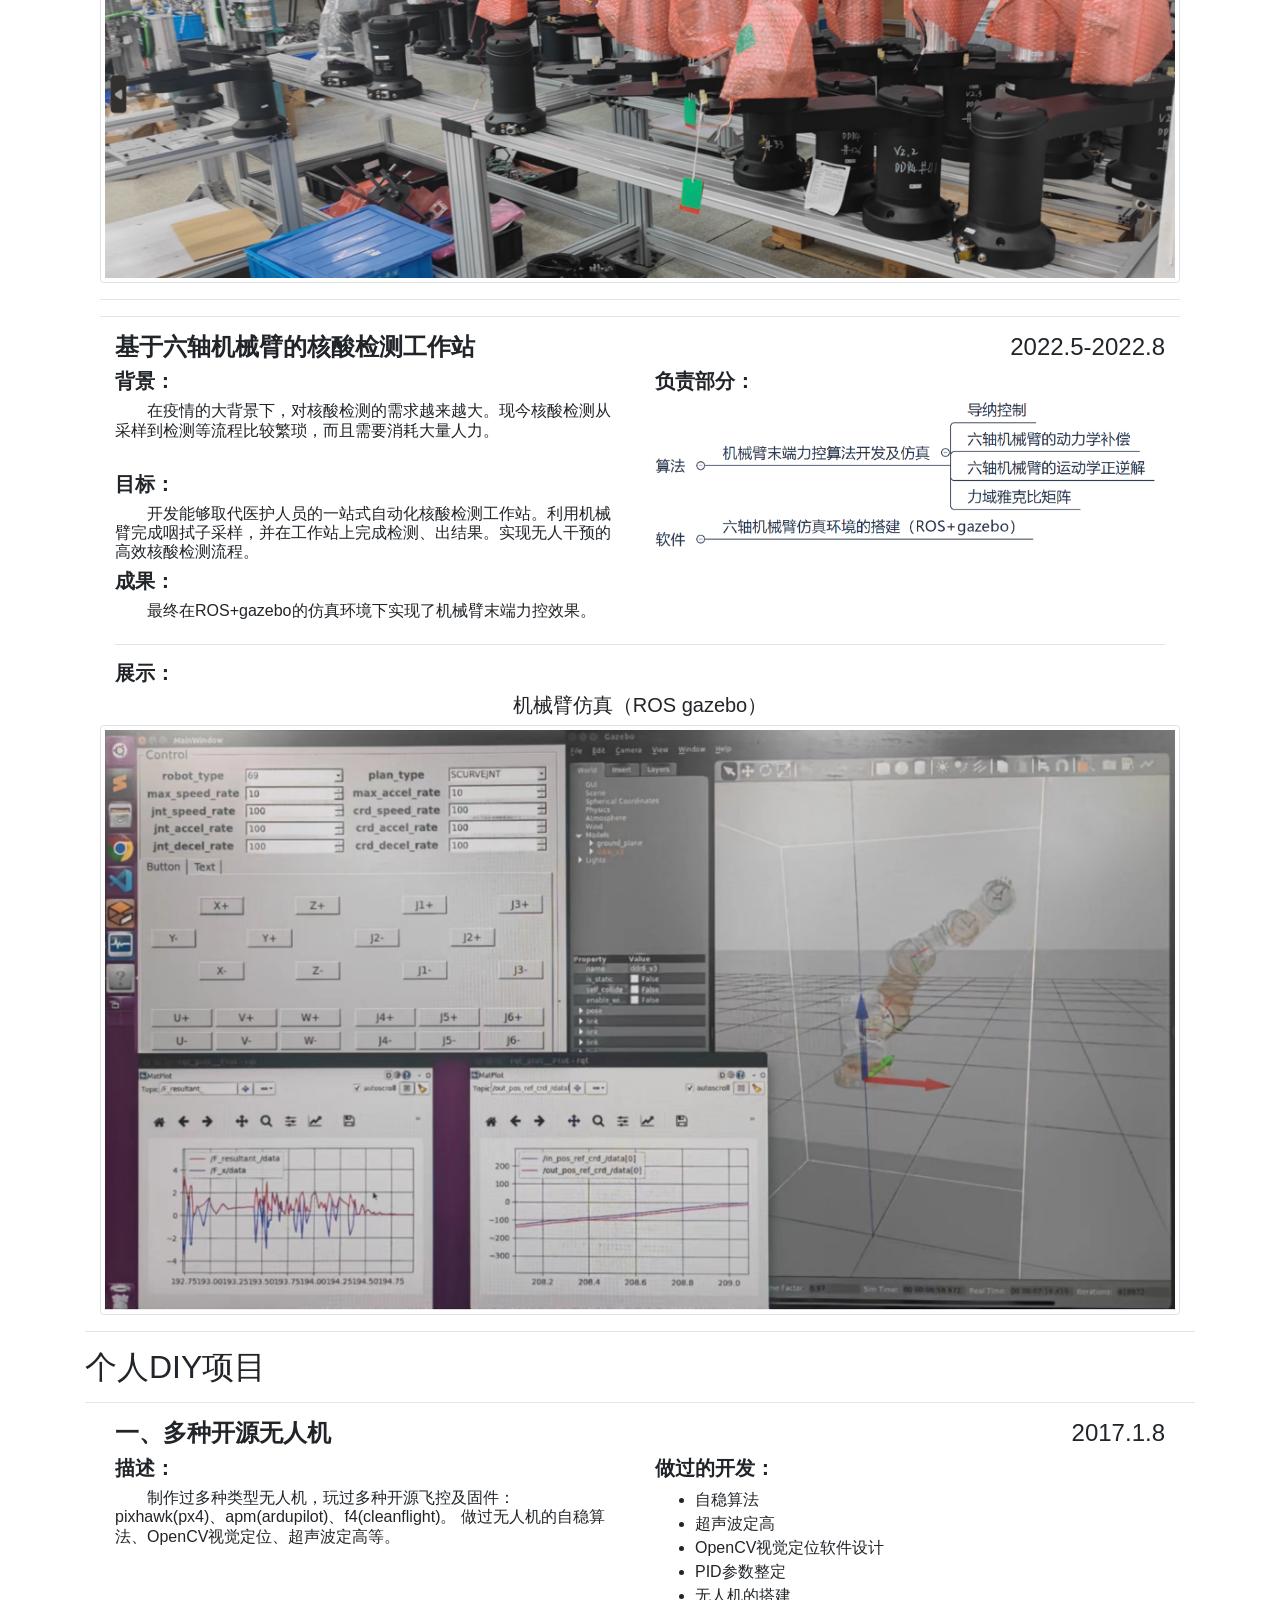
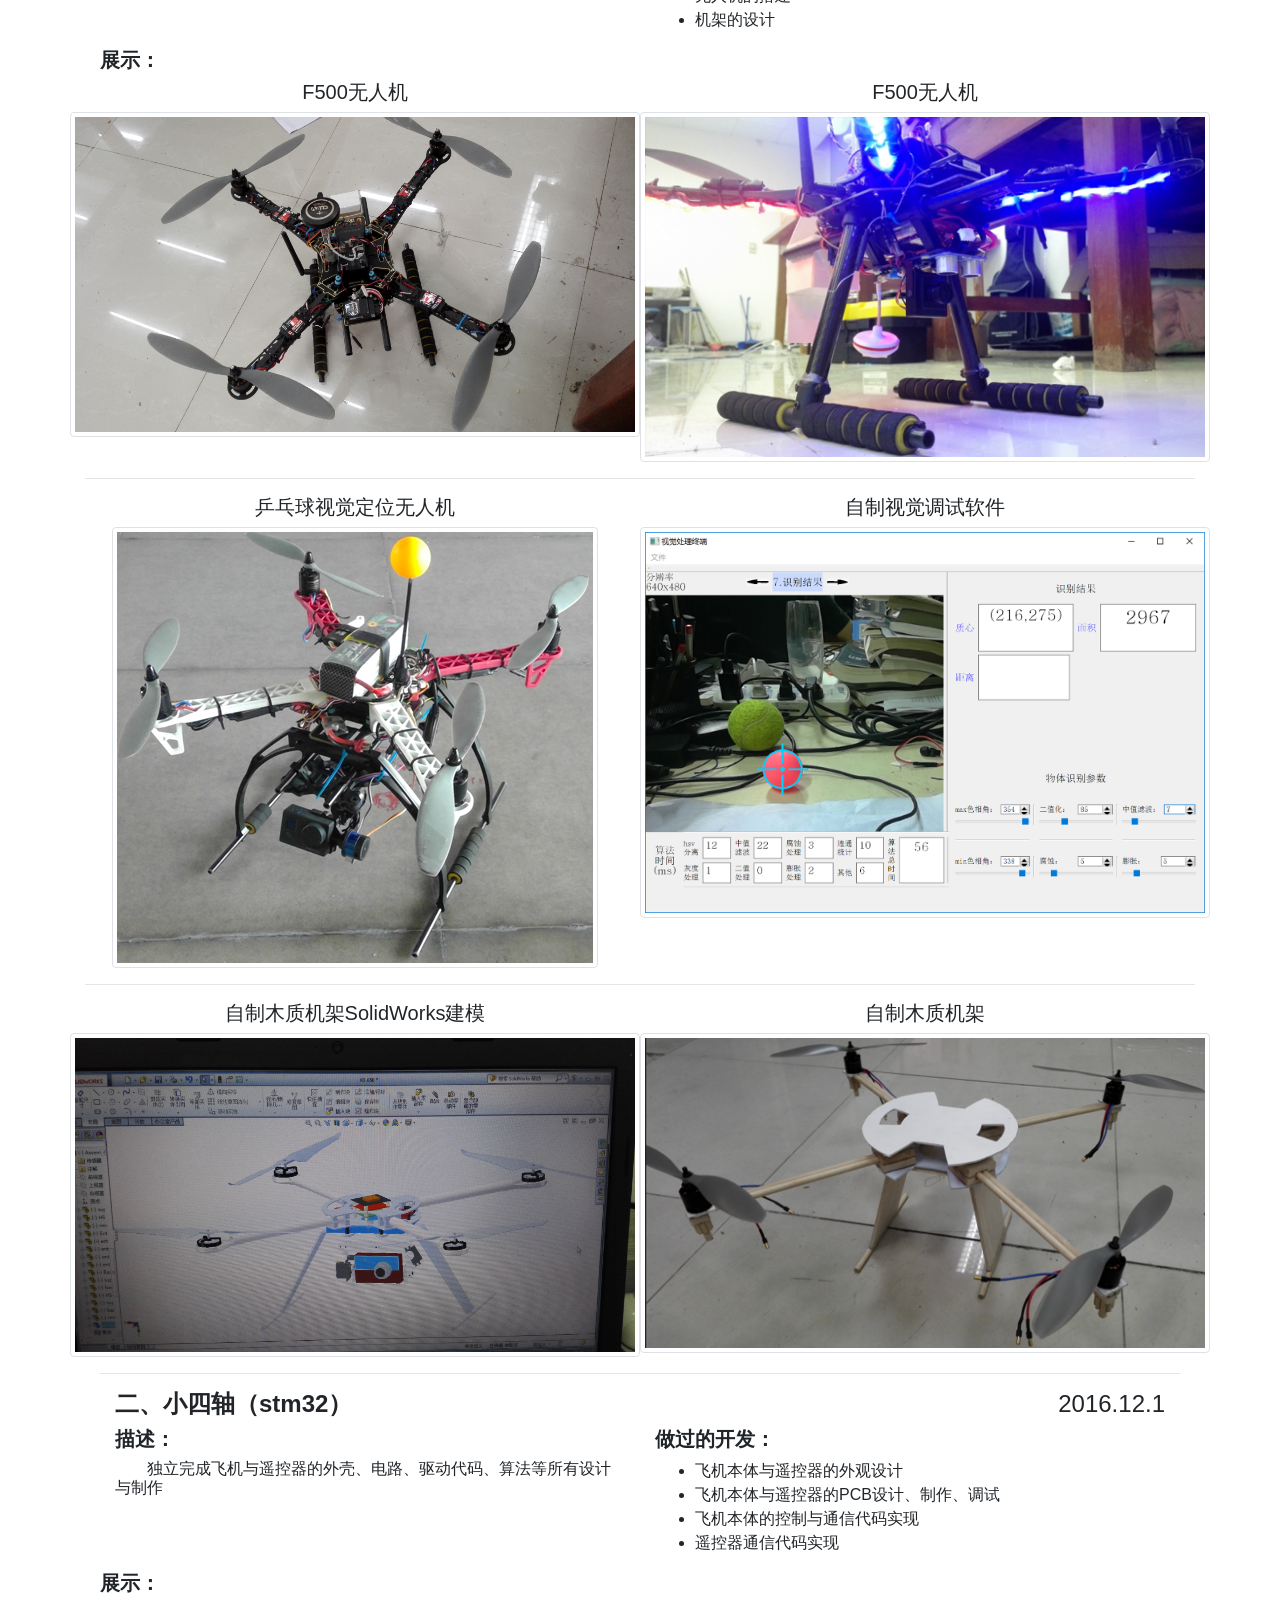
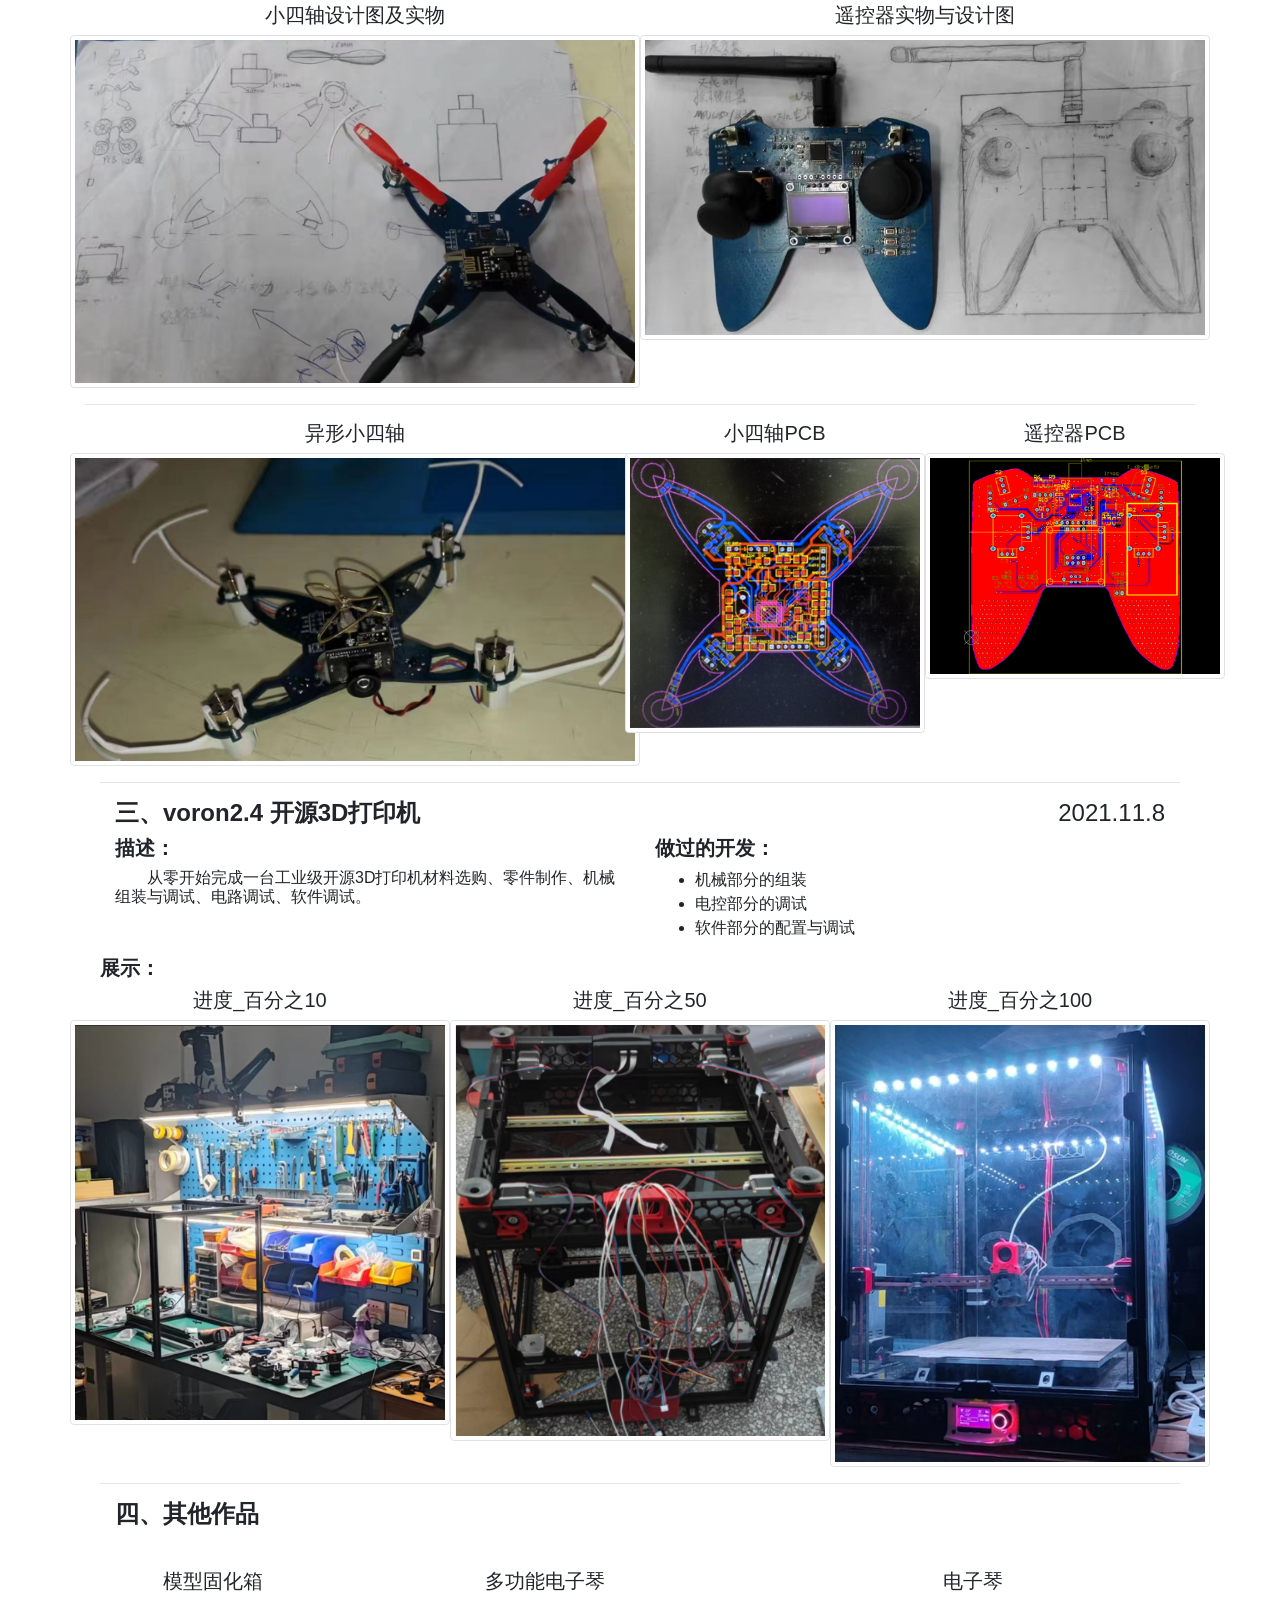
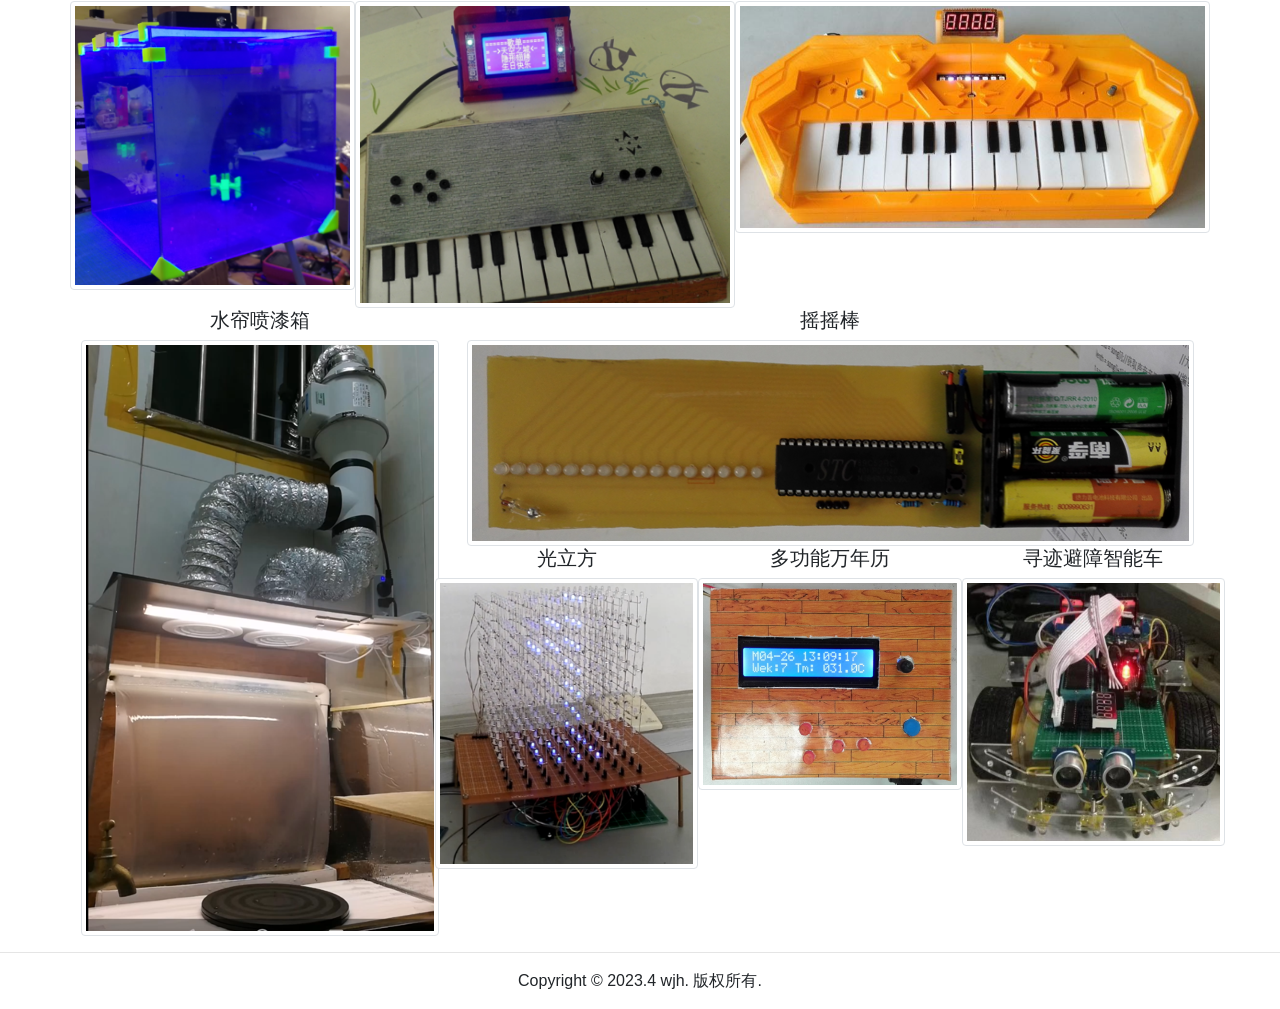
==== commit 335283df: "小改工作职责" ====
--- a/index.html
+++ b/index.html
@@ -163,7 +163,7 @@
       <h6><strong>工作职责：</strong></h6>
       <h6>
         <ul>
-          <li>独立负责 K2Plus，Creality HI及系列3D打印机<strong>整套控制算法、嵌入式电控系统的开发</strong>。</li>
+          <li>独立负责 旗舰机型<strong>K2Plus，Creality HI</strong>及系列3D打印机<strong>整套控制算法、嵌入式电控系统的开发</strong>。</li>
           <li>负责 新一代<strong>双核电控系统算法设计</strong>。</li>
           <li>负责 <strong>电机控制算法的预研、实现、落地。</strong></li>
         </ul>
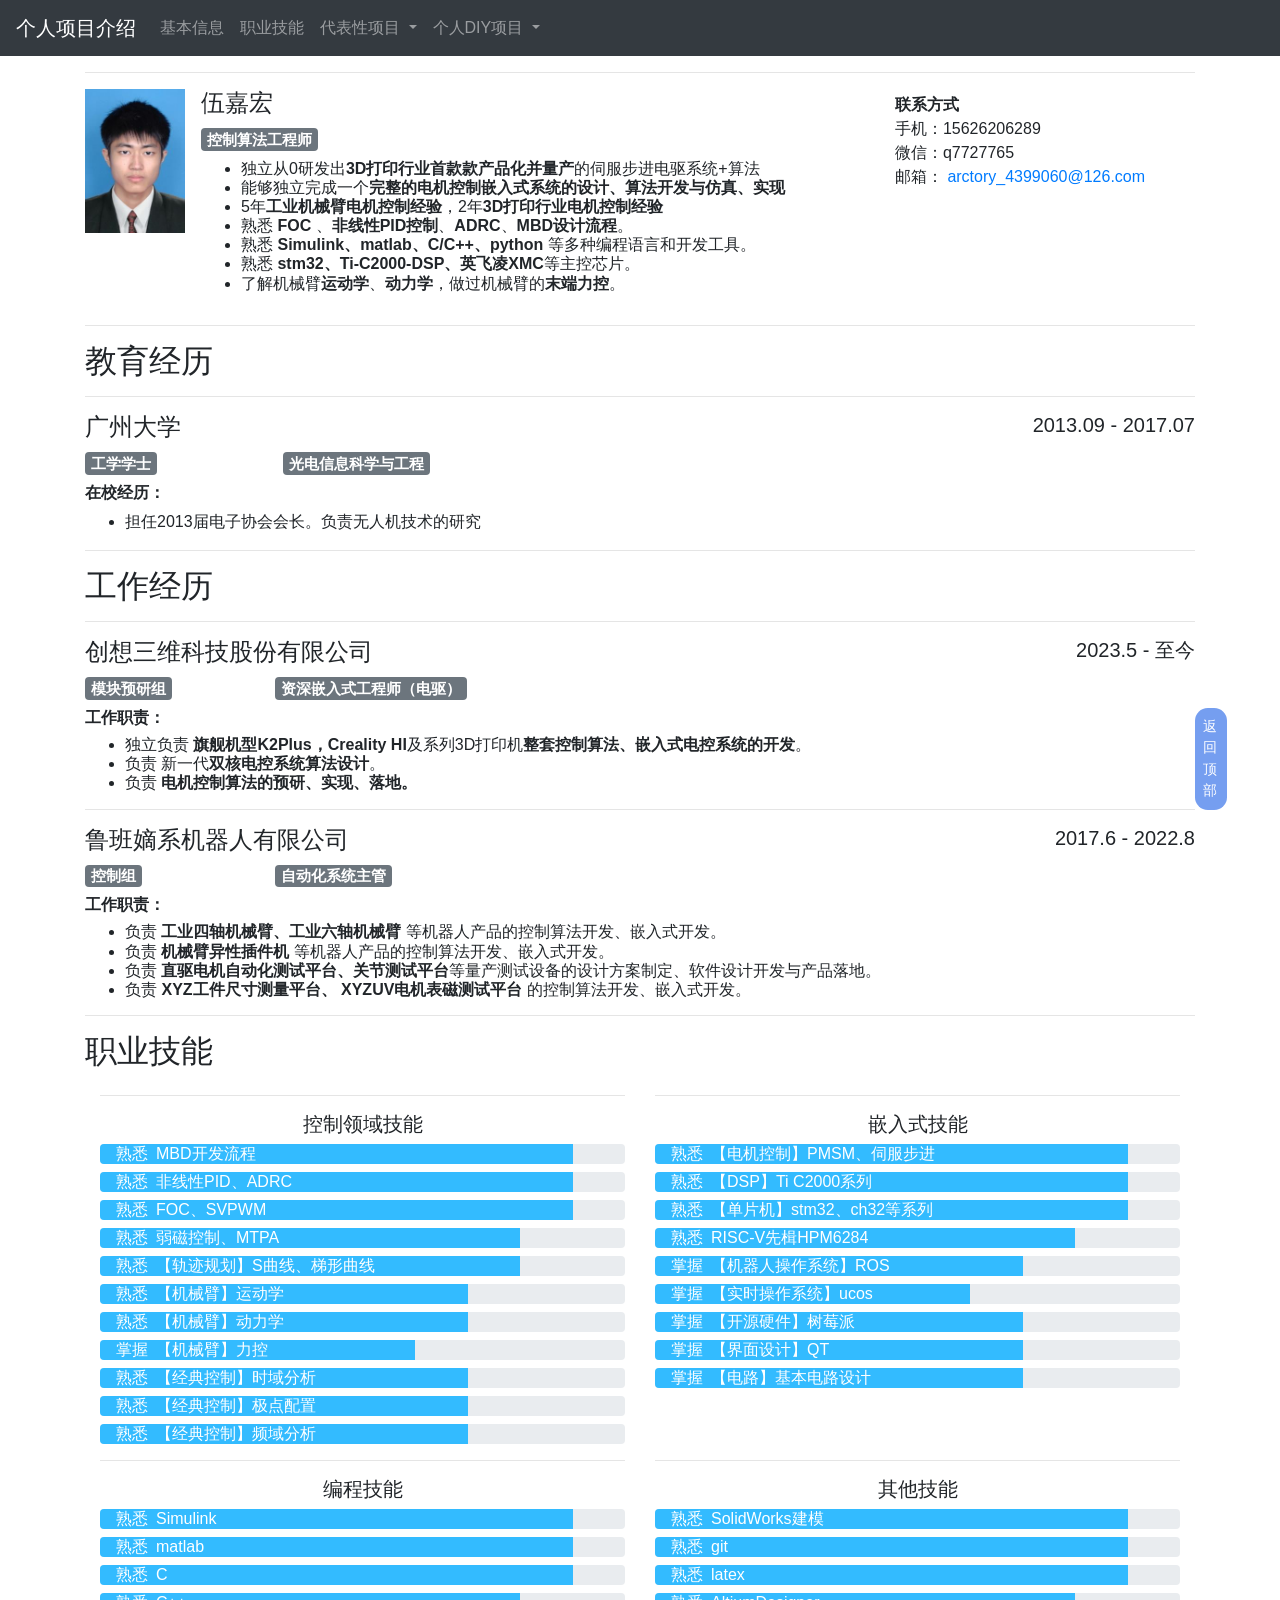
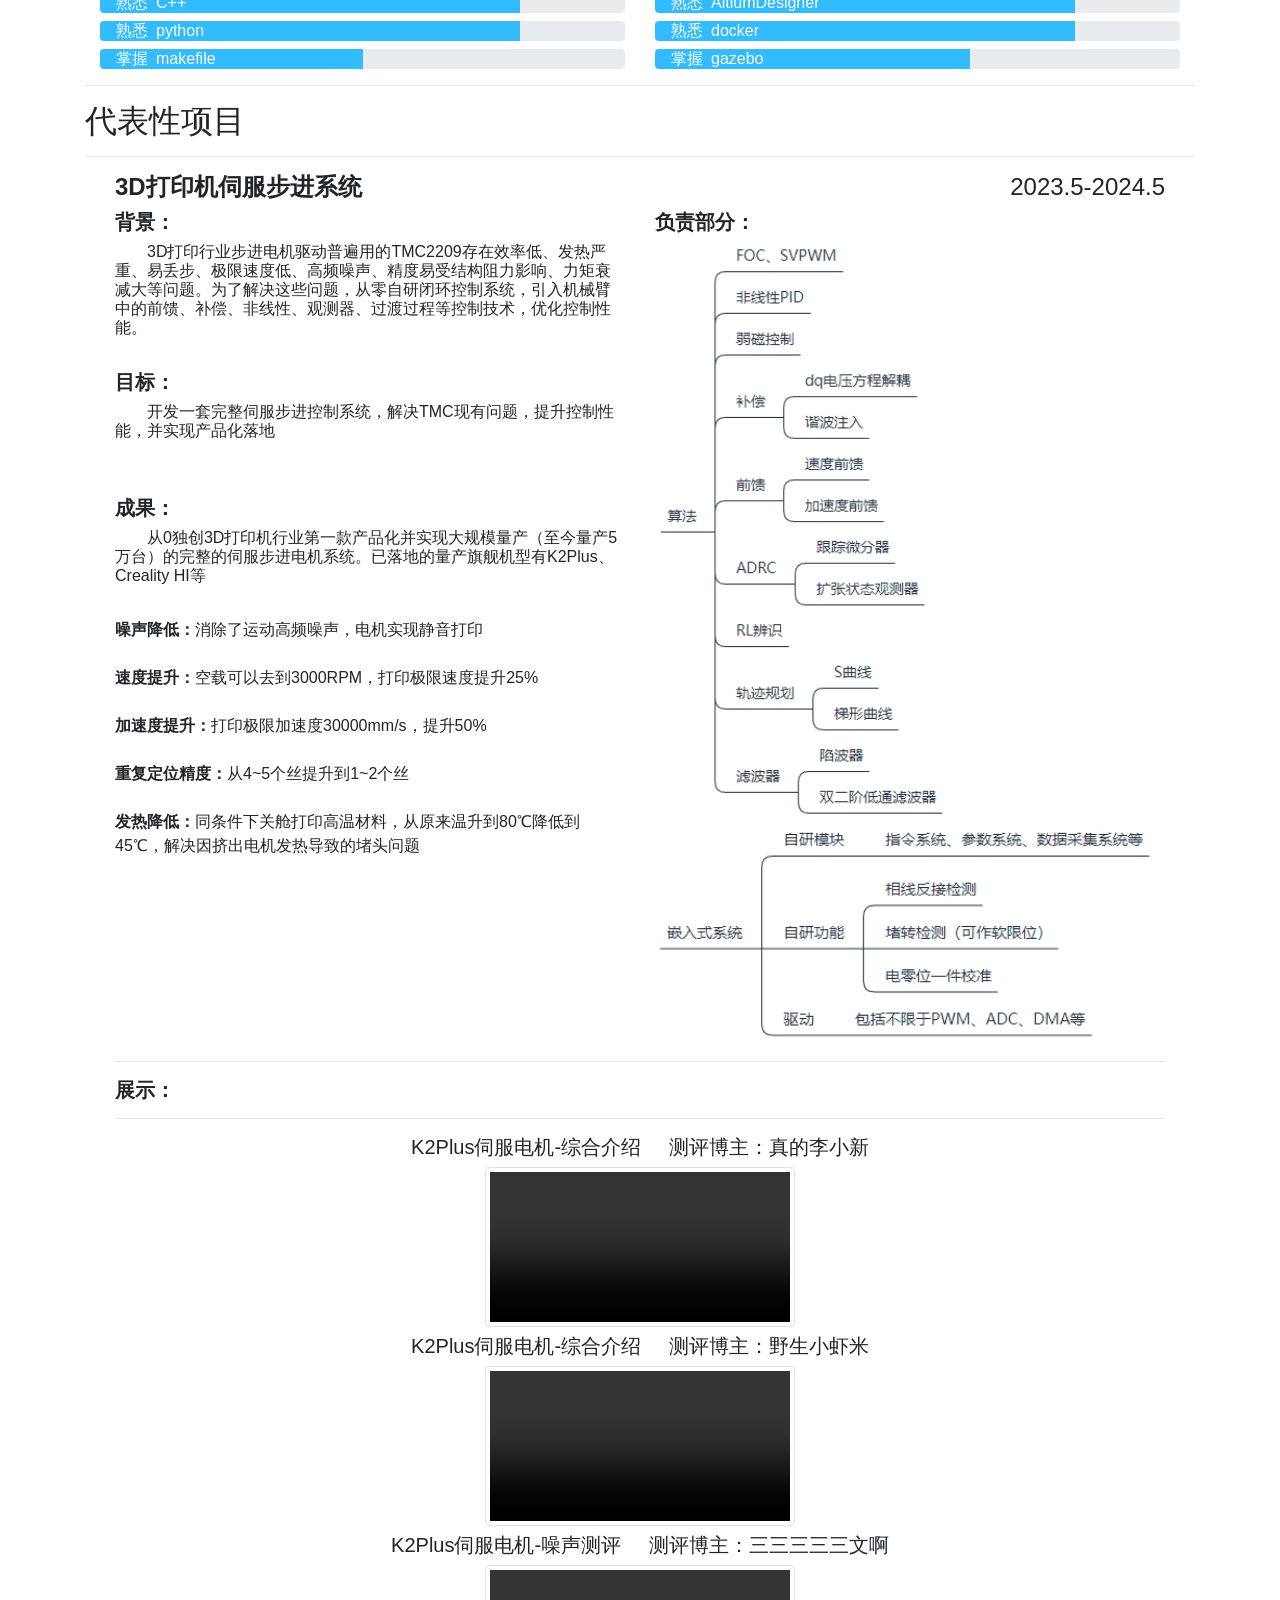
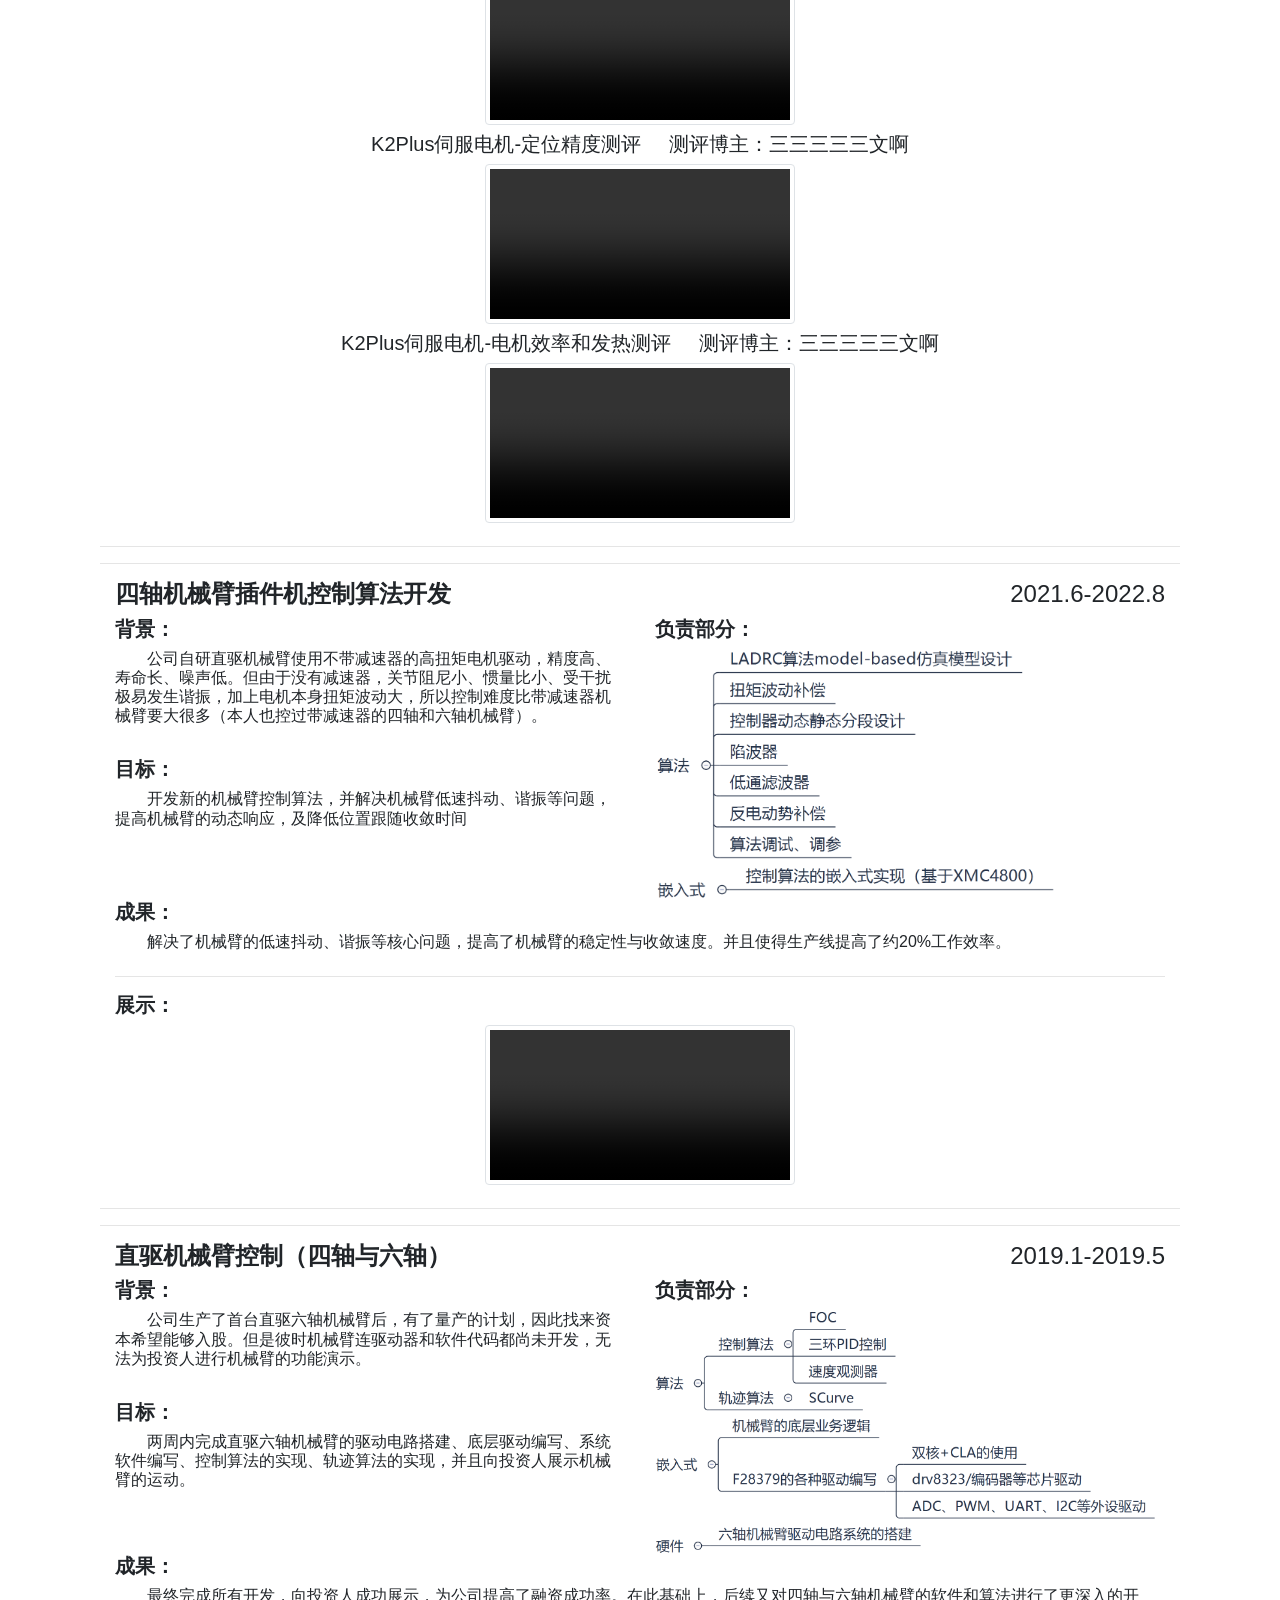
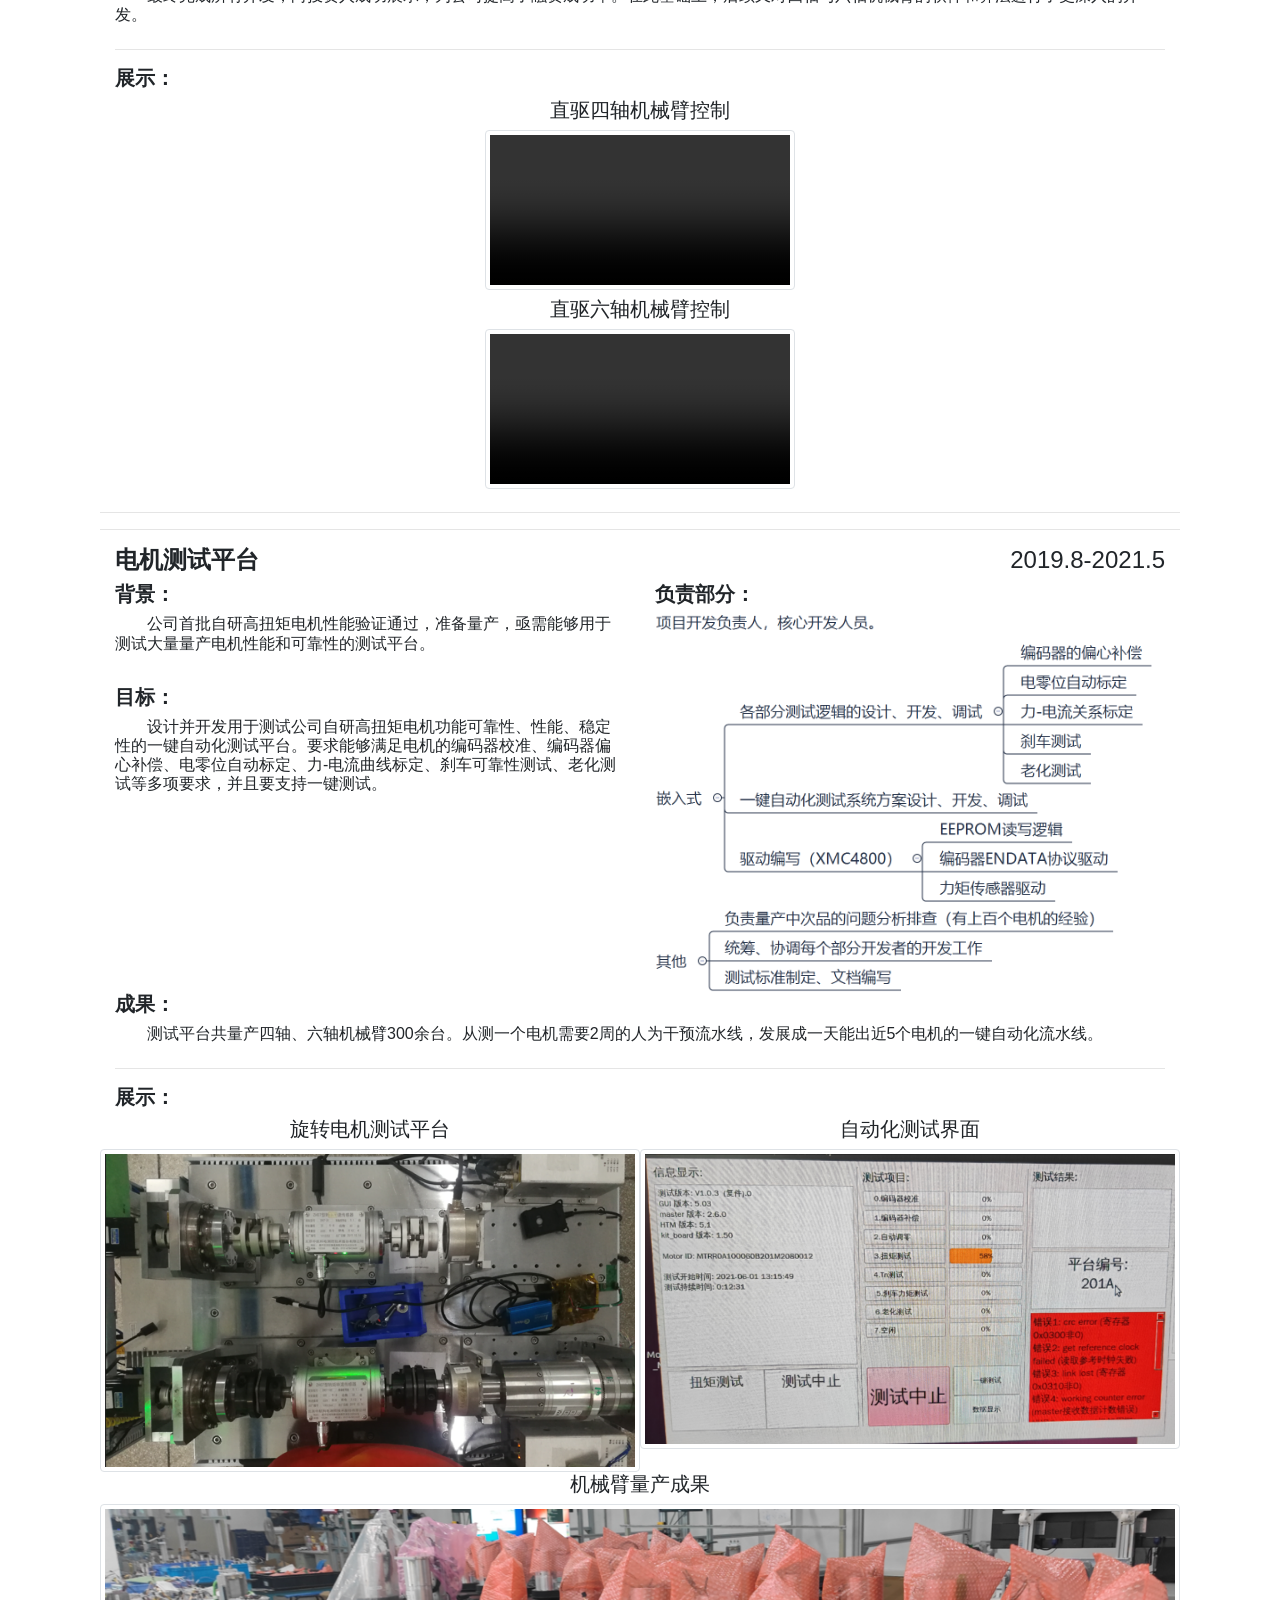
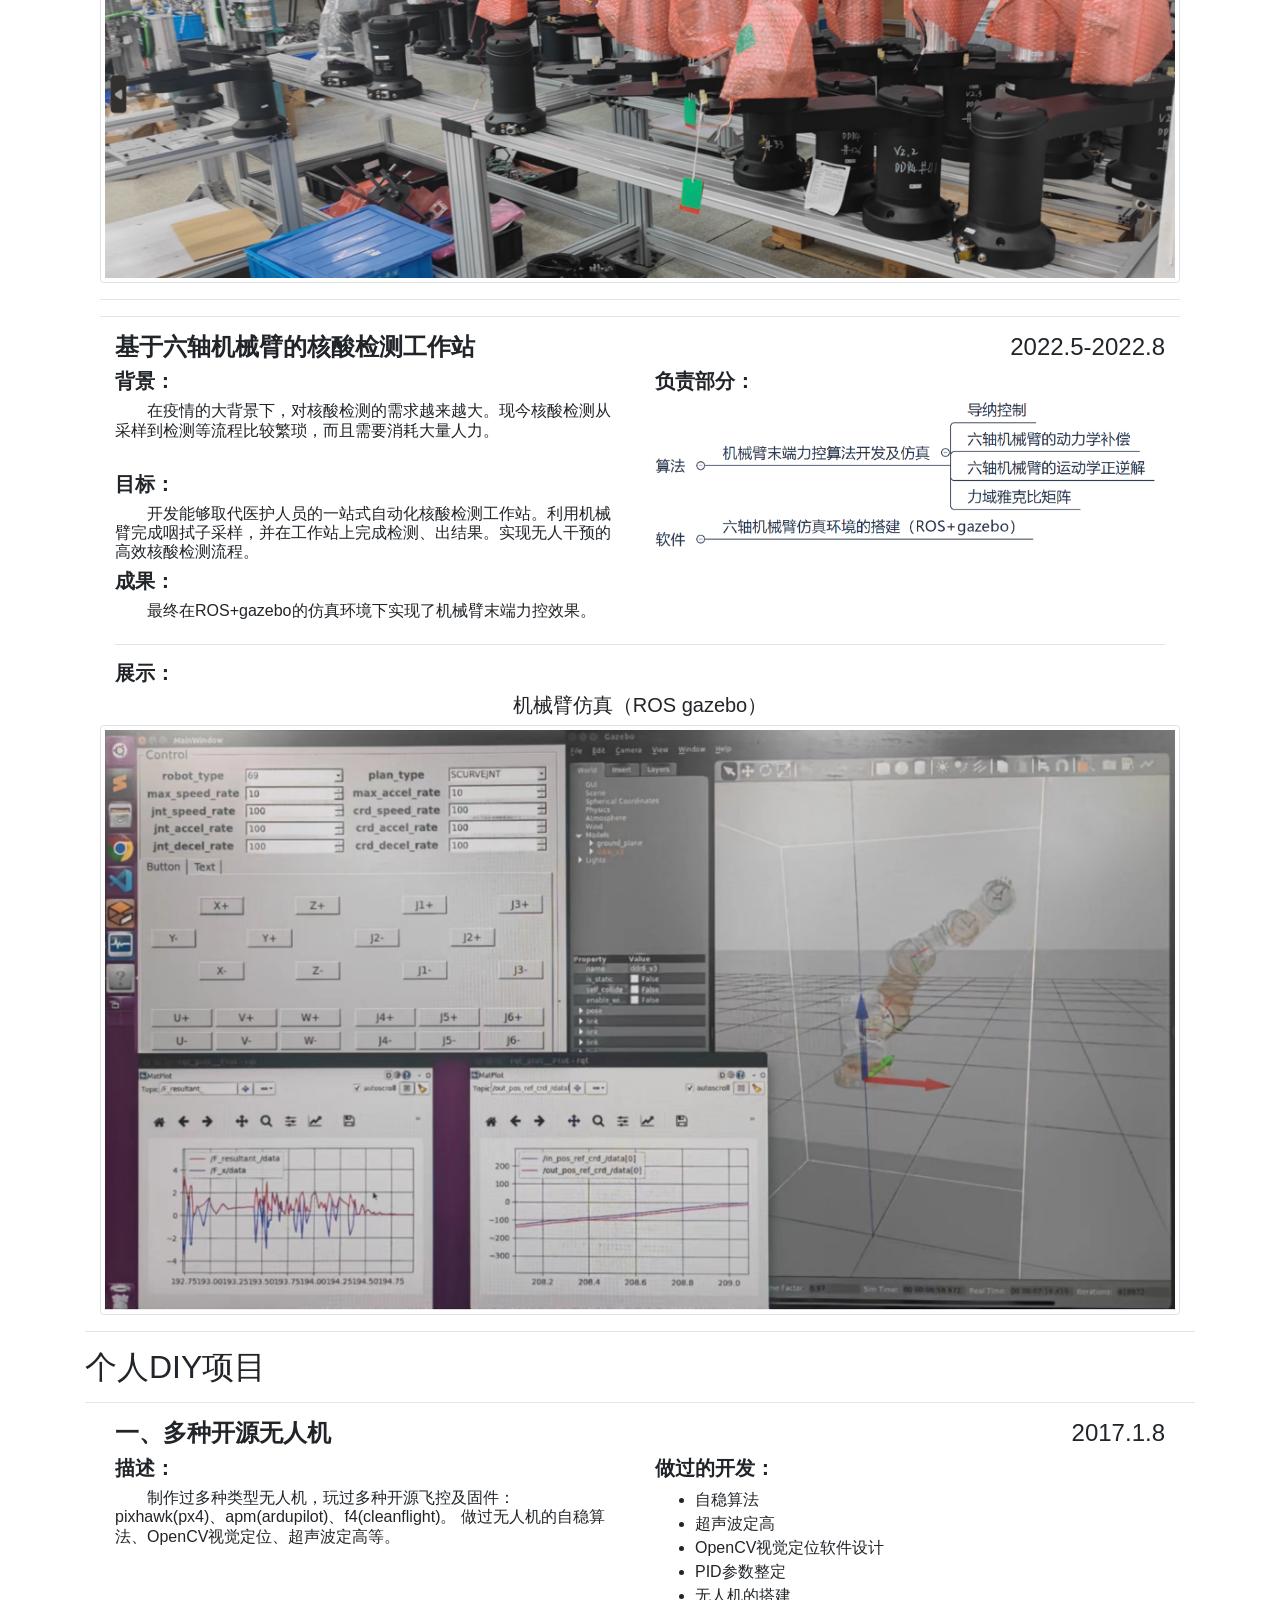
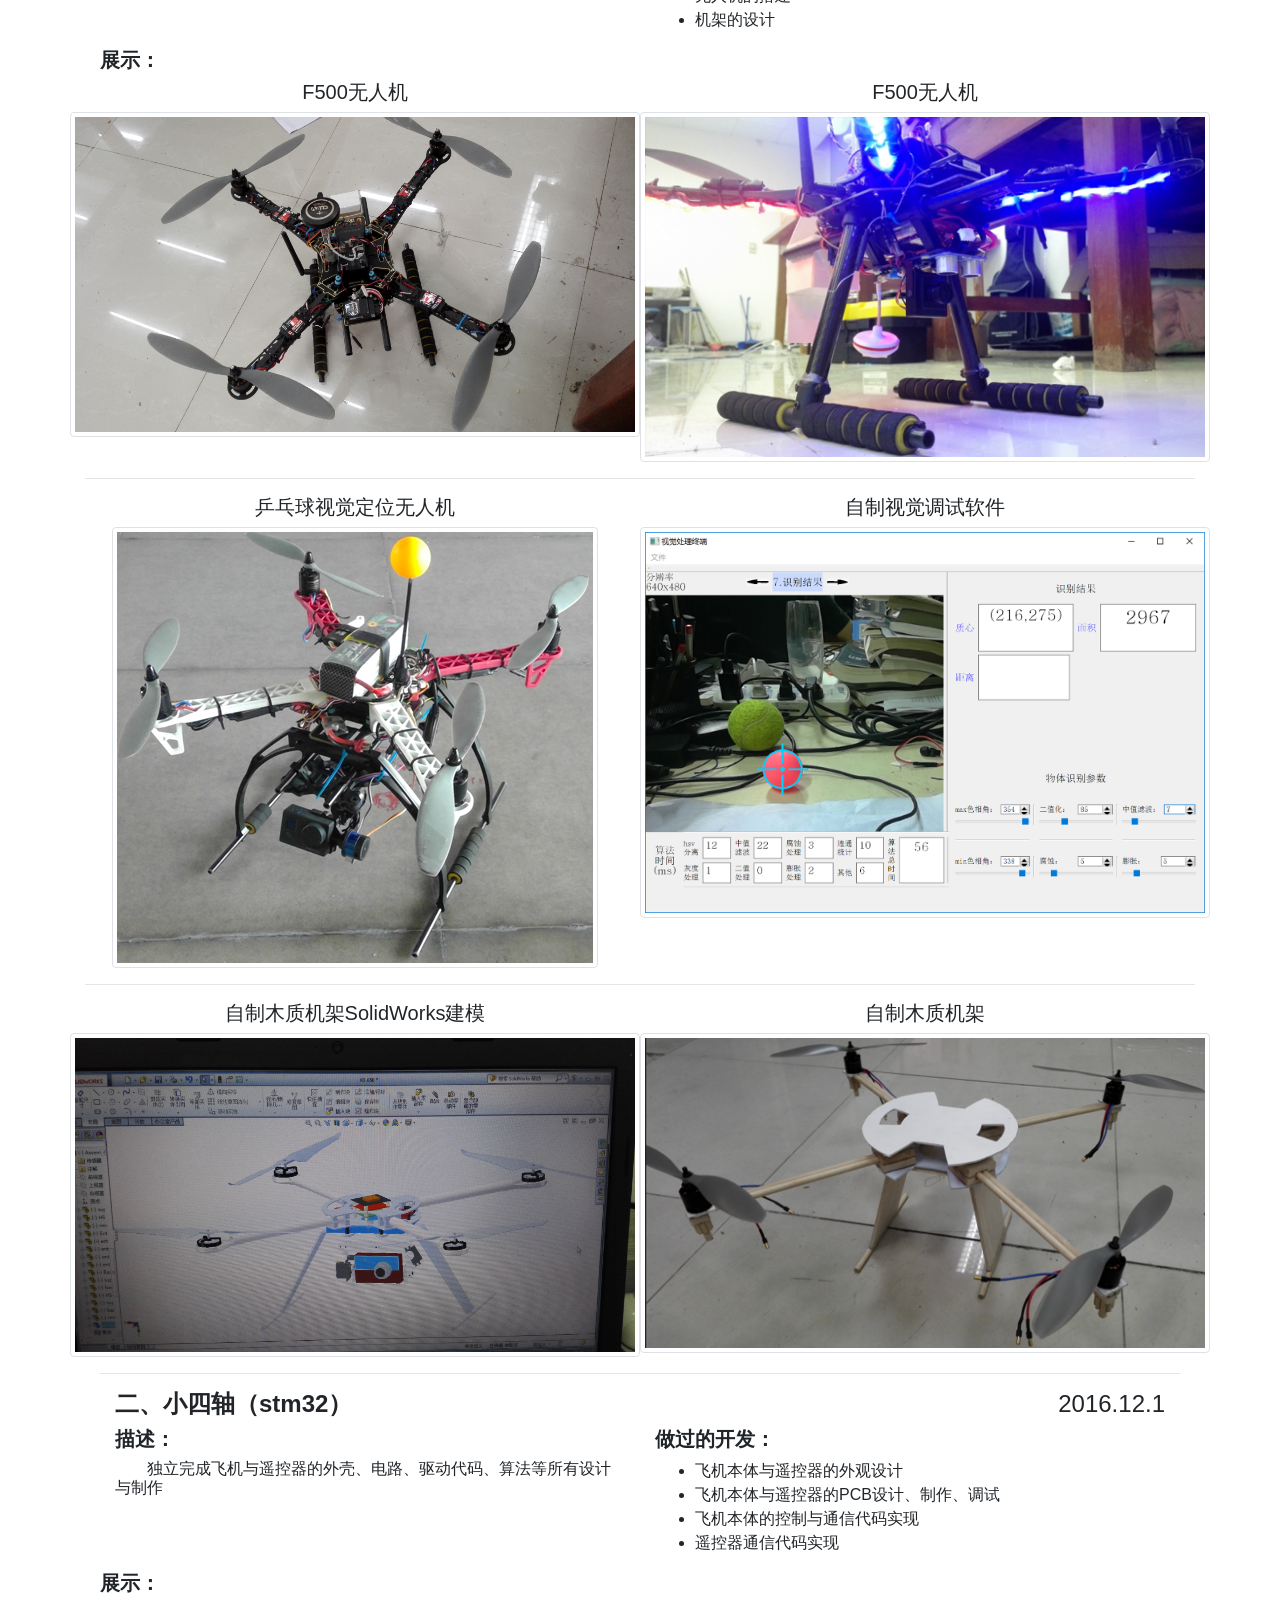
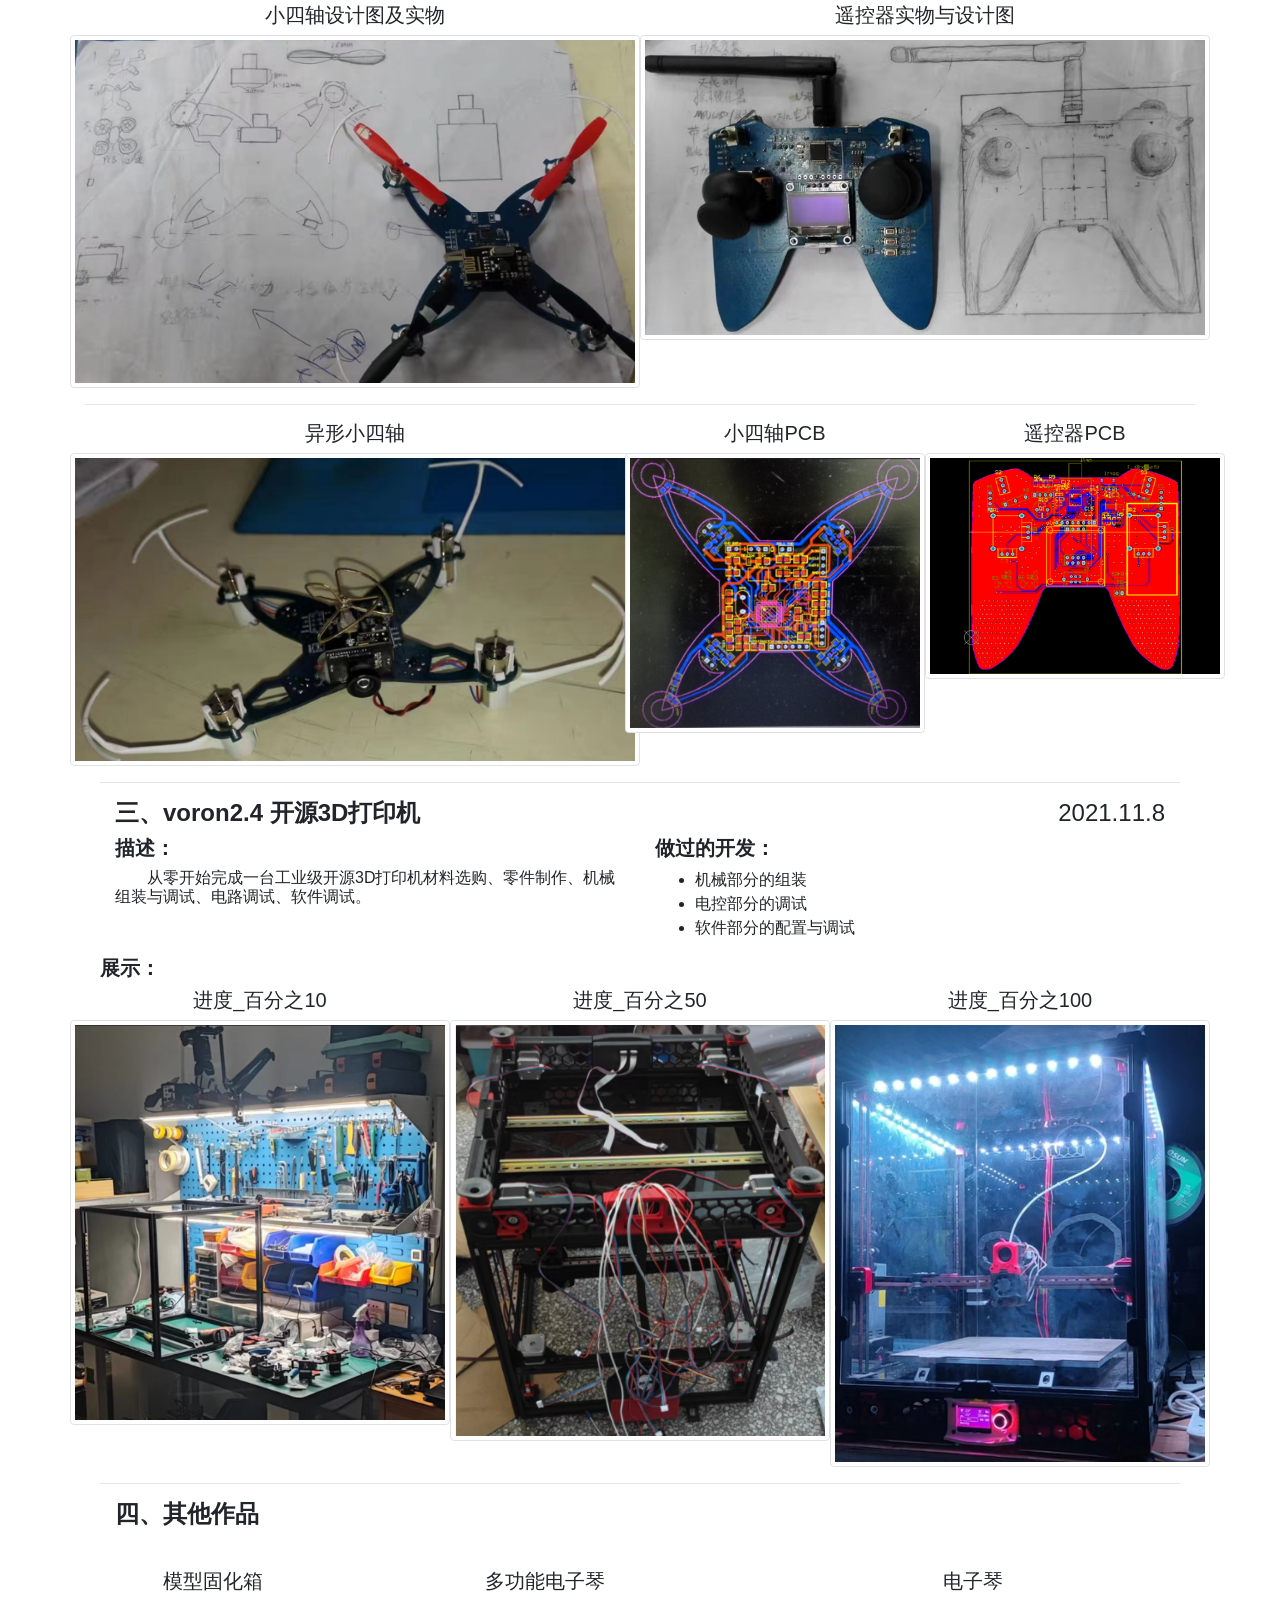
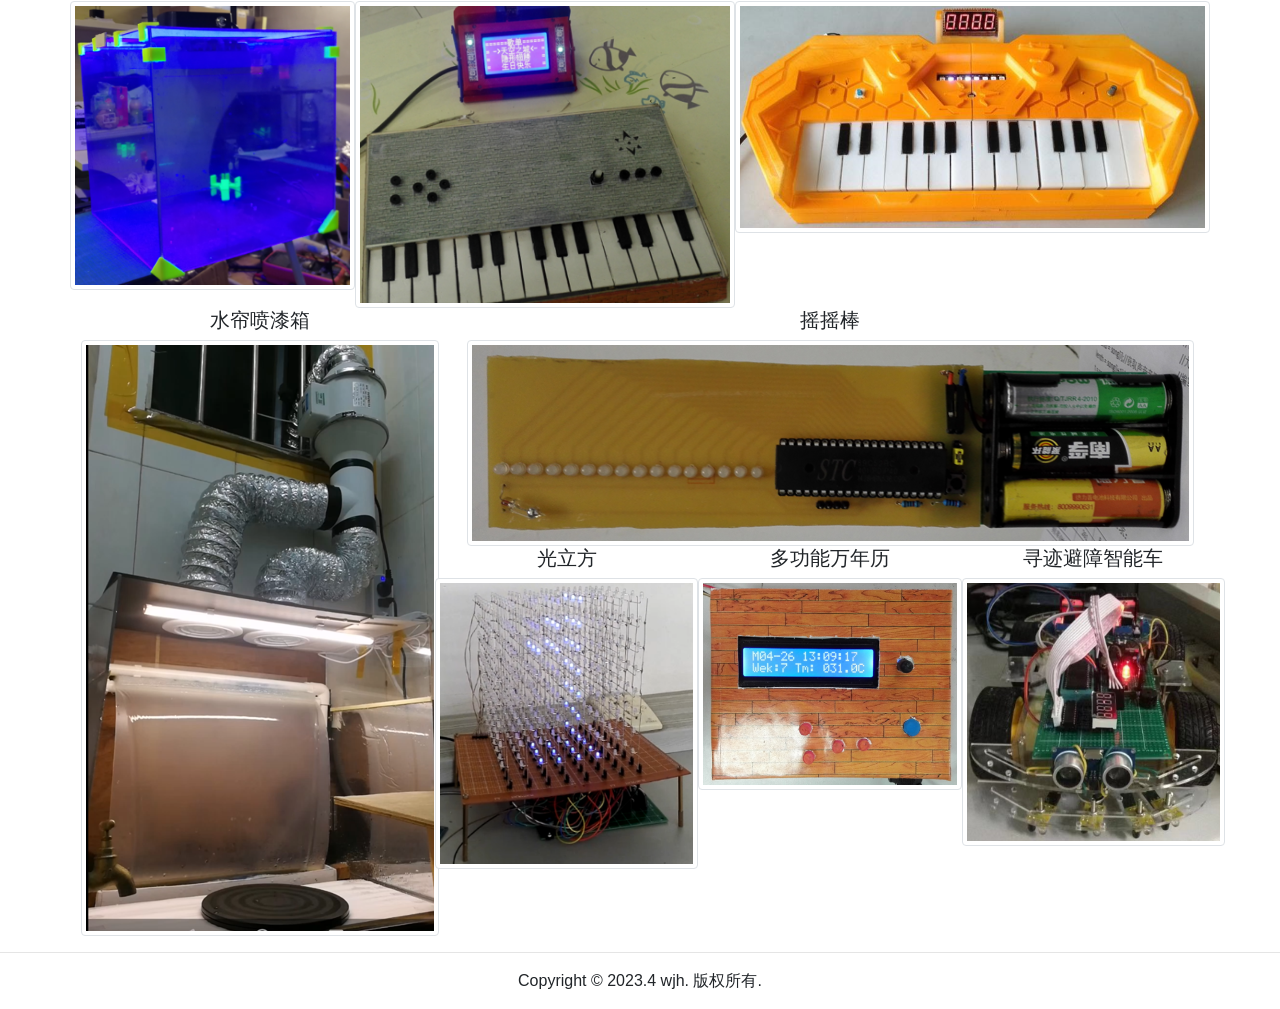
==== commit 4fca5932: "小改工作职责" ====
--- a/index.html
+++ b/index.html
@@ -163,7 +163,7 @@
       <h6><strong>工作职责：</strong></h6>
       <h6>
         <ul>
-          <li>独立负责 旗舰机型<strong>K2Plus，Creality HI</strong>及系列3D打印机<strong>整套控制算法、嵌入式电控系统的开发</strong>。</li>
+          <li>独立负责 <strong>旗舰机型K2Plus，Creality HI</strong>及系列3D打印机<strong>整套控制算法、嵌入式电控系统的开发</strong>。</li>
           <li>负责 新一代<strong>双核电控系统算法设计</strong>。</li>
           <li>负责 <strong>电机控制算法的预研、实现、落地。</strong></li>
         </ul>
